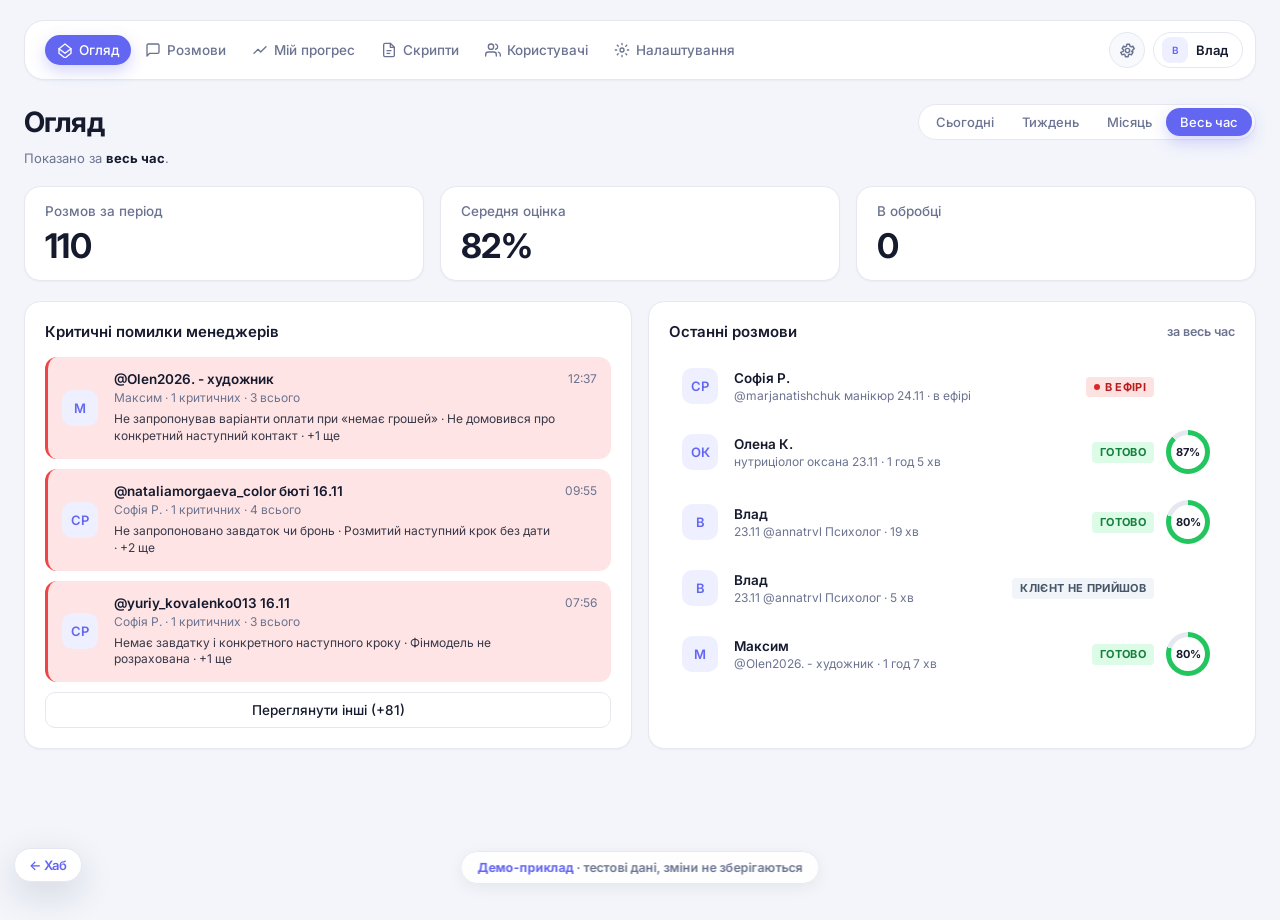
==== demo.html @ a85969f8 "Add files via upload" ====
<!doctype html>
<html lang="uk" data-theme="light">
<head>
<meta charset="utf-8" />
<meta name="viewport" content="width=device-width, initial-scale=1" />
<link rel="icon" type="image/svg+xml" href="assets/favicon.svg">
<title>Демо · Aleksa · Контроль якості</title>
<script>try{var __t=localStorage.getItem("alexa_theme");document.documentElement.setAttribute("data-theme",__t==="dark"?"dark":"light");}catch(e){}</script>
<link rel="preconnect" href="https://fonts.googleapis.com" />
<link rel="preconnect" href="https://fonts.gstatic.com" crossorigin />
<link href="https://fonts.googleapis.com/css2?family=Inter:wght@400;500;600;700&family=JetBrains+Mono:wght@500&display=swap" rel="stylesheet" />
<style>
:root{
  color-scheme:light;
  --warn-text:#8a6d00; --overlay:rgba(16,24,40,.55); --hover-bg:#fff; --hl-bg:#FEF08A; --pain-bg:#FFFBEB; --obj-bg:#F5F3FF; --obj-bd:#8B5CF6;
  --badge-live-bg:#FEE2E2; --badge-live-tx:#B91C1C; --badge-queue-bg:#F1F5F9; --badge-queue-tx:#475569; --badge-trans-bg:#DBEAFE; --badge-trans-tx:#1D4ED8;
  --badge-analysis-bg:#EDE9FE; --badge-analysis-tx:#6D28D9; --badge-done-bg:#DCFCE7; --badge-done-tx:#15803D; --badge-error-bg:#FEE2E2; --badge-error-tx:#B91C1C;
  --pill-yes-tx:#166534; --pill-no-bg:#F1F5F9; --pill-no-tx:#475569; --pill-unclear-tx:#92600A; --login-g1:#F3F5FB; --login-g2:#E8EBF5; --soft-chip:rgba(0,0,0,.08); --jump-bg:rgba(255,255,255,.94);
  --toast-bg:var(--text); --toast-tx:#fff;
  --bg:#F3F5FB; --surface:#fff; --surface-2:#F7F9FD; --border:#E5E8F0; --border-strong:#D4D9E4;
  --text:#151A2E; --text-muted:#6B7390; --text-faint:#98A2B3;
  --brand:#6366F1; --brand-hover:#4F46E5; --brand-soft:#EEF0FF; --brand-shadow:0 6px 16px rgba(99,102,241,.28);
  --accent-2:#8B5CF6;
  --success:#22C55E; --success-soft:#E7F6EE; --warn:#F5B301; --warn-soft:#FFF4D6;
  --danger:#EF4444; --danger-soft:#FEE4E4; --info:#3B82F6; --info-soft:#E8F0FE;
  --chip-done-bg:#DCFCE7; --chip-done-text:#166534;
  --chip-trans-bg:#DBEAFE; --chip-trans-text:#1E40AF;
  --chip-analysis-bg:#EDE9FE; --chip-analysis-text:#5B21B6;
  --chip-error-bg:#FEE2E2; --chip-error-text:#991B1B;
  --chip-queue-bg:#F1F5F9; --chip-queue-text:#475569;
  --chip-live-bg:#FEE2E2; --chip-live-text:#991B1B;
  --r-pill:999px; --r-xl:20px; --r-lg:16px; --r-md:12px; --r-sm:10px; --r-xs:8px;
  --s-1:4px;--s-2:8px;--s-3:12px;--s-4:16px;--s-5:20px;--s-6:24px;--s-8:32px;--s-10:40px;
  --sh-sm:0 1px 2px rgba(16,24,40,.04); --sh-md:0 4px 16px rgba(16,24,40,.06); --sh-lg:0 12px 36px rgba(16,24,40,.14);
  --dur:180ms; --ease:cubic-bezier(.2,.7,.2,1);
  --font-sans:"Inter",system-ui,-apple-system,"Segoe UI",sans-serif;
  --font-mono:"JetBrains Mono",ui-monospace,SFMono-Regular,Menlo,monospace;
  --fs-xs:12px;--fs-sm:13px;--fs-md:14px;--fs-lg:16px;--fs-xl:20px;--fs-2xl:28px;--fs-3xl:36px;
  --navbar-h:60px; --page-max:1400px;
}

:root[data-theme="dark"]{
  color-scheme:dark;
  --bg:#0E1120; --surface:#171B2E; --surface-2:#1F2440; --border:#2B3152; --border-strong:#3C4470;
  --text:#E8EBF7; --text-muted:#A0A8C6; --text-faint:#78809F;
  --brand:#6D70F2; --brand-hover:#8184F6; --brand-soft:#262B57; --brand-shadow:0 6px 16px rgba(0,0,0,.45);
  --accent-2:#A78BFA;
  --success:#34D399; --success-soft:#11352B; --warn:#FBBF24; --warn-soft:#3A2F0C; --danger:#F87171; --danger-soft:#3D1B1F; --info:#60A5FA; --info-soft:#172746;
  --chip-done-bg:#12392C; --chip-done-text:#6EE7B7;
  --chip-trans-bg:#172A4D; --chip-trans-text:#93C5FD;
  --chip-analysis-bg:#2A2150; --chip-analysis-text:#C4B5FD;
  --chip-error-bg:#40191E; --chip-error-text:#FCA5A5;
  --chip-queue-bg:#252B45; --chip-queue-text:#B4BCD8;
  --chip-live-bg:#40191E; --chip-live-text:#FCA5A5;
  --sh-sm:0 1px 2px rgba(0,0,0,.4); --sh-md:0 4px 16px rgba(0,0,0,.4); --sh-lg:0 12px 36px rgba(0,0,0,.6);
  --warn-text:#FBBF24; --overlay:rgba(3,5,12,.72); --hover-bg:#252B48; --hl-bg:#5C4B0B; --pain-bg:#33290A; --obj-bg:#271F4A; --obj-bd:#A78BFA;
  --badge-live-bg:#40191E; --badge-live-tx:#FCA5A5; --badge-queue-bg:#252B45; --badge-queue-tx:#B4BCD8; --badge-trans-bg:#172A4D; --badge-trans-tx:#93C5FD;
  --badge-analysis-bg:#2A2150; --badge-analysis-tx:#C4B5FD; --badge-done-bg:#12392C; --badge-done-tx:#6EE7B7; --badge-error-bg:#40191E; --badge-error-tx:#FCA5A5;
  --pill-yes-tx:#6EE7B7; --pill-no-bg:#252B45; --pill-no-tx:#B4BCD8; --pill-unclear-tx:#FBBF24; --login-g1:#0E1120; --login-g2:#171B2E; --soft-chip:rgba(255,255,255,.12); --jump-bg:rgba(31,36,64,.95);
  --toast-bg:#2B3152; --toast-tx:#E8EBF7;
}
*,*::before,*::after{box-sizing:border-box}
html,body{margin:0;padding:0}
body{font-family:var(--font-sans);font-size:var(--fs-md);color:var(--text);background:var(--bg);-webkit-font-smoothing:antialiased;min-height:100vh}
button{font:inherit;cursor:pointer;border:0;background:transparent}
a{color:inherit;text-decoration:none}
input,select,textarea{font:inherit;outline:none}
textarea{resize:none;overflow-y:auto}
svg{display:inline-block;vertical-align:middle;flex-shrink:0}

.app-shell{max-width:var(--page-max);margin:0 auto;padding:0 var(--s-6) var(--s-10)}
.page-title{font-size:var(--fs-2xl);font-weight:700;margin:var(--s-6) 0 var(--s-5);letter-spacing:-0.02em}
.page-header{display:flex;justify-content:space-between;align-items:center;flex-wrap:wrap;gap:var(--s-4);margin:var(--s-6) 0 var(--s-5)}
.page-header .page-title{margin:0}
.section-title{font-weight:600;font-size:15px;margin:0 0 var(--s-4);display:flex;align-items:center;justify-content:space-between;gap:var(--s-3)}
.muted{color:var(--text-muted)} .small{font-size:12.5px} .xs{font-size:12px}

/* navbar */
.navbar{height:var(--navbar-h);background:var(--surface);border:1px solid var(--border);border-radius:var(--r-xl);box-shadow:var(--sh-sm);display:flex;align-items:center;gap:var(--s-5);padding:0 var(--s-3) 0 var(--s-5);margin:var(--s-5) auto;max-width:var(--page-max);width:calc(100% - var(--s-6)*2)}
.navbar__logo{display:flex;align-items:center;gap:var(--s-2);font-weight:700;font-size:14.5px;letter-spacing:-0.01em;padding-right:var(--s-4);white-space:nowrap}
.navbar__logo-icon{width:28px;height:28px;border-radius:9px;background:linear-gradient(135deg,var(--brand),var(--accent-2));display:inline-flex;align-items:center;justify-content:center;color:#fff}
.navbar__menu{display:flex;gap:2px;flex:1}
.navbar__item{display:inline-flex;align-items:center;gap:6px;padding:7px 12px;border-radius:var(--r-pill);color:var(--text-muted);font-weight:500;font-size:13.5px;transition:all var(--dur) var(--ease)}
.navbar__item svg{width:16px;height:16px}
.navbar__item.has-warn,.icon-btn.has-warn,.btn.has-warn{outline:2px solid var(--warn);outline-offset:1px;animation:attnPulse 2.2s ease-in-out infinite}
.navbar__item.has-danger{outline:2px solid var(--danger);outline-offset:1px;animation:attnPulseR 2.2s ease-in-out infinite}
/* «Налаштування»: жовте попередження — маленький блимаючий кружечок справа зверху; критичне — червона обводка (has-danger) */
.navbar__item.has-dot{position:relative;overflow:visible}
.navbar__item.has-dot::before{content:"";position:absolute;top:4px;right:6px;width:7px;height:7px;border-radius:50%;background:var(--warn);box-shadow:0 0 0 2px var(--surface),0 0 8px 1px rgba(245,179,1,.55);animation:attnDot 2.8s ease-in-out infinite;pointer-events:none;z-index:2}
.navbar__item.is-active.has-dot::before{box-shadow:0 0 0 2px var(--brand),0 0 8px 1px rgba(245,179,1,.6)}
@keyframes attnDot{0%,100%{opacity:1}50%{opacity:.45}}
@keyframes attnPulse{0%,100%{box-shadow:0 0 0 0 rgba(245,179,1,0)}50%{box-shadow:0 0 0 5px rgba(245,179,1,.28)}}
@keyframes attnPulseR{0%,100%{box-shadow:0 0 0 0 rgba(239,68,68,0)}50%{box-shadow:0 0 0 5px rgba(239,68,68,.25)}}
.navbar__item:hover{background:var(--brand-soft);color:var(--brand)}
.navbar__item.is-active{background:var(--brand);color:#fff;box-shadow:var(--brand-shadow)}
.navbar__actions{display:flex;align-items:center;gap:var(--s-2);position:relative}
.icon-btn{width:36px;height:36px;border-radius:50%;display:inline-flex;align-items:center;justify-content:center;color:var(--text-muted);transition:all var(--dur) var(--ease);background:var(--surface-2);border:1px solid var(--border)}
.icon-btn:hover{background:var(--brand-soft);color:var(--brand);border-color:var(--brand-soft)}
.icon-btn svg{width:17px;height:17px}
.navbar__name{height:36px;padding:0 14px;border:1px solid var(--border);background:var(--surface);border-radius:var(--r-pill);font-weight:600;font-size:13px;color:var(--text);cursor:pointer;display:inline-flex;align-items:center;transition:all var(--dur) var(--ease);max-width:200px}
.navbar__name:hover{border-color:var(--brand);color:var(--brand);background:var(--brand-soft)}
.navbar__name span{overflow:hidden;text-overflow:ellipsis;white-space:nowrap}

/* buttons */
.btn{display:inline-flex;align-items:center;justify-content:center;gap:var(--s-2);height:36px;padding:0 14px;border:1px solid transparent;border-radius:var(--r-sm);font-weight:500;font-size:13.5px;transition:all var(--dur) var(--ease);cursor:pointer;white-space:nowrap}
.btn:focus-visible{outline:2px solid var(--brand);outline-offset:2px}
.btn-primary{background:var(--brand);color:#fff;box-shadow:var(--brand-shadow)}
.btn-primary:hover{background:var(--brand-hover)}
.btn-ghost{background:transparent;color:var(--text);border-color:var(--border)}
.btn-ghost:hover{background:var(--surface-2);border-color:var(--border-strong)}
.btn-danger-outline{background:var(--surface);color:var(--danger);border:1.5px solid var(--danger)}
.btn-danger-outline:hover{background:var(--danger-soft)}
.btn-sm{height:30px;padding:0 10px;font-size:12.5px;border-radius:var(--r-xs)}
.btn-icon{width:32px;height:32px;padding:0;border-radius:var(--r-sm);display:inline-flex;align-items:center;justify-content:center}
.btn:disabled{opacity:.5;cursor:not-allowed;transform:none !important}

/* period segmented */
.period-seg{display:inline-flex;background:var(--surface);border:1px solid var(--border);border-radius:var(--r-pill);padding:3px}
.period-seg button{padding:6px 14px;border-radius:var(--r-pill);color:var(--text-muted);font-weight:500;font-size:13px;transition:all var(--dur) var(--ease)}
.period-seg button.is-active{background:var(--brand);color:#fff;box-shadow:var(--brand-shadow)}

/* cards */
.card{background:var(--surface);border:1px solid var(--border);border-radius:var(--r-lg);padding:var(--s-5);box-shadow:var(--sh-sm)}
.card--pad-sm{padding:var(--s-4) var(--s-5)}
.card__title{font-size:13.5px;color:var(--text-muted);margin:0 0 var(--s-2);font-weight:500;display:flex;align-items:center;justify-content:space-between;gap:var(--s-2)}
.card.is-clickable{cursor:pointer;transition:all var(--dur) var(--ease)}
.card.is-clickable:hover{border-color:var(--brand);box-shadow:var(--sh-md)}

.ov-top{display:grid;grid-template-columns:repeat(4,1fr);gap:var(--s-4);margin-bottom:var(--s-5)}
.kpi__value{font-size:34px;font-weight:700;line-height:1.1;letter-spacing:-0.02em;margin-top:2px}
.kpi__badge{display:inline-flex;align-items:center;justify-content:center;width:22px;height:22px;border-radius:50%;font-size:12px;font-weight:700;background:var(--warn-soft);color:var(--warn)}
.kpi__badge--danger{background:var(--danger-soft);color:var(--danger)}
.ov-blocks{display:grid;grid-template-columns:1fr 1fr;gap:var(--s-4)}

/* list rows */
.list-row{display:grid;grid-template-columns:40px 1fr auto;align-items:center;gap:12px;padding:12px 14px;border-radius:var(--r-md);cursor:pointer;transition:all var(--dur) var(--ease);border:1px solid transparent}
.list-row:hover{background:var(--surface-2);border-color:var(--border)}
.list-row + .list-row{margin-top:6px}
.list-row__name{font-weight:500;font-size:13.5px}
.list-row__sub{color:var(--text-muted);font-size:12px;margin-top:2px}
.list-row__right{color:var(--text-muted);font-size:12px;text-align:right;display:flex;align-items:center;gap:4px}

/* severity list rows */
.sev-row{display:grid;grid-template-columns:40px 1fr auto;align-items:center;gap:12px;padding:14px;border-radius:var(--r-md);cursor:pointer;transition:all var(--dur) var(--ease);border-left:3px solid var(--warn);background:var(--warn-soft)}
.sev-row.is-danger{border-left-color:var(--danger);background:var(--danger-soft)}
.sev-row + .sev-row{margin-top:10px}
.sev-row:hover{transform:translateX(2px)}
.sev-row__title{font-weight:600;font-size:13.5px}
.sev-row__sub{color:var(--text-muted);font-size:12px;margin-top:3px}
.sev-row__chip{background:var(--soft-chip);padding:3px 8px;border-radius:var(--r-pill);font-size:11px;font-weight:600;font-family:var(--font-mono)}

.live-badge{display:inline-flex;align-items:center;gap:5px;background:#DC2626;color:#fff;padding:3px 8px;border-radius:4px;font-size:11px;font-weight:700;text-transform:uppercase;letter-spacing:.03em;white-space:nowrap;line-height:1.2}
.live-badge::before{content:"";width:6px;height:6px;border-radius:50%;background:#fff;animation:pulse 1.4s infinite}
/* unified status badges (всюди однакові) */
.badge{display:inline-flex;align-items:center;gap:5px;padding:3px 8px;border-radius:4px;font-size:11px;font-weight:700;text-transform:uppercase;letter-spacing:.03em;white-space:nowrap;line-height:1.3}
.badge--live{background:var(--badge-live-bg);color:var(--badge-live-tx)}
.badge--live::before{content:"";width:6px;height:6px;border-radius:50%;background:#DC2626;animation:pulse 1.4s infinite}
.badge--queue{background:var(--badge-queue-bg);color:var(--badge-queue-tx)}
.badge--retry{background:var(--warn-soft);color:var(--warn-text)}
.badge--priv{background:var(--danger-soft);color:var(--danger)}
.badge--trans{background:var(--badge-trans-bg);color:var(--badge-trans-tx)}
.badge--analysis{background:var(--badge-analysis-bg);color:var(--badge-analysis-tx)}
.badge--done{background:var(--badge-done-bg);color:var(--badge-done-tx)}
.badge--error{background:var(--badge-error-bg);color:var(--badge-error-tx)}
@keyframes pulse { 0%{opacity:1} 50%{opacity:.4} 100%{opacity:1} }

/* chips */
.chip{display:inline-flex;align-items:center;gap:6px;padding:4px 10px;border-radius:var(--r-pill);font-size:12px;font-weight:500;background:var(--chip-queue-bg);color:var(--chip-queue-text);white-space:nowrap}
.chip--done{background:var(--chip-done-bg);color:var(--chip-done-text)}
.chip--trans{background:var(--chip-trans-bg);color:var(--chip-trans-text)}
.chip--analysis{background:var(--chip-analysis-bg);color:var(--chip-analysis-text)}
.chip--error{background:var(--chip-error-bg);color:var(--chip-error-text)}
.chip--live{background:var(--chip-live-bg);color:var(--chip-live-text)}


/* score ring */
.score-ring{--val:0;--stroke:var(--border-strong);border-radius:50%;background:conic-gradient(var(--stroke) calc(var(--val) * 1%),var(--border) 0);display:inline-flex;align-items:center;justify-content:center;position:relative;flex-shrink:0}
.score-ring::before{content:"";position:absolute;inset:5px;background:var(--surface);border-radius:50%}
.score-ring--na{background:transparent;border:2px dashed var(--border-strong);box-sizing:border-box}
.score-ring--na::before{display:none}
.score-ring__text{position:relative;z-index:1;font-size:11px;font-weight:700;color:var(--text)}
.calls-row__cell .score-ring__text{font-size:11px}

/* recent row (overview right block) */
.recent-row{display:grid;grid-template-columns:40px 1fr auto 56px;align-items:center;gap:12px;padding:10px 12px;border-radius:var(--r-md);cursor:pointer;transition:all var(--dur) var(--ease);border:1px solid transparent}
.recent-row:hover{background:var(--surface-2);border-color:var(--border)}
.recent-row + .recent-row{margin-top:4px}
.recent-row__name{font-weight:600;font-size:13.5px;overflow:hidden;text-overflow:ellipsis;white-space:nowrap}
.recent-row__sub{color:var(--text-muted);font-size:12px;margin-top:2px;overflow:hidden;text-overflow:ellipsis;white-space:nowrap}


/* calls — separated row-cards */
.calls-grid{display:grid;grid-template-columns:120px 220px 180px 1fr 190px 90px 24px;gap:0 var(--s-4);align-items:center}
.calls-head{padding:0 var(--s-4);margin-bottom:var(--s-3);color:var(--text-muted);font-size:11px;font-weight:600;text-transform:uppercase;letter-spacing:.04em}
.calls-head > div{padding:0 2px}
.calls-row{background:var(--surface);border:1px solid var(--border);border-radius:var(--r-md);padding:14px var(--s-4);cursor:pointer;transition:all var(--dur) var(--ease);box-shadow:var(--sh-sm)}
.calls-row + .calls-row{margin-top:8px}
.calls-row:hover{border-color:var(--brand);box-shadow:var(--sh-md)}
.calls-row__cell{min-width:0;overflow:hidden}
.calls-row__cell.truncate{text-overflow:ellipsis;white-space:nowrap}
.pbar{height:6px;background:var(--surface-2,#e8eaf2);border-radius:99px;overflow:hidden}
.pbar>span{display:block;height:100%;background:var(--brand);border-radius:99px;transition:width .5s}
.pbar--mini{position:absolute;left:0;right:0;bottom:-3px;height:3px}
.cv-prog{margin:0 24px 6px;padding:10px 14px;border:1px solid var(--border,#e3e6ef);border-radius:12px;background:var(--surface,#fff)}
.cv-prog__top{display:flex;justify-content:space-between;font-size:13px;margin-bottom:8px}
.cv-prog__steps{display:flex;gap:14px;font-size:12px;color:var(--text-muted)}
.cv-prog__steps .is-on{color:var(--text);font-weight:600}.cv-prog__steps .is-done{color:var(--success,#16a34a)}
.calls-act{padding:2px 9px;min-width:30px;line-height:1.4;flex:none}
.calls-empty{background:var(--surface);border:1px dashed var(--border);border-radius:var(--r-md);padding:40px 20px;text-align:center;color:var(--text-muted);font-size:13.5px}
@media (min-width:1101px){ .calls-grid.calls-grid--adm{grid-template-columns:120px 220px 200px 1fr 200px 0 24px} }
@media (max-width:1100px){
  .calls-grid{grid-template-columns:1fr 1fr}
  .calls-head{display:none}
  .calls-row{display:flex;flex-wrap:wrap;gap:10px}
}


/* ===== call detail modal (centered, with backdrop) ===== */
.cv-overlay{position:fixed;inset:0;background:var(--overlay);z-index:300;display:flex;align-items:stretch;justify-content:center;padding:5px;overflow:hidden;backdrop-filter:blur(4px)}
.cv-modal{background:var(--surface);border-radius:16px;box-shadow:var(--sh-lg);width:100%;max-width:none;height:calc(100vh - 10px);overflow:hidden;display:flex;flex-direction:column;animation:cv-pop .18s var(--ease)}
@keyframes cv-pop{from{transform:translateY(6px);opacity:0}to{transform:translateY(0);opacity:1}}
.cv-modal__header{display:flex;align-items:center;gap:12px;padding:18px 24px;border-bottom:1px solid var(--border);background:var(--surface);flex-shrink:0}
.cv-modal__title{font-size:18px;font-weight:700;letter-spacing:-0.01em;margin:0}
.cv-modal__sub{color:var(--text-muted);font-size:12.5px;margin-top:2px}
.cv-modal__close{width:36px;height:36px;border-radius:50%;background:var(--surface-2);border:1px solid var(--border);display:inline-flex;align-items:center;justify-content:center;cursor:pointer;color:var(--text-muted);transition:all var(--dur) var(--ease);flex-shrink:0}
.cv-modal__close:hover{background:var(--danger-soft);color:var(--danger);border-color:var(--danger)}
.cv-modal__body{flex:1;overflow:hidden;padding:20px 24px 24px;background:var(--bg);display:flex;min-height:0}
.cv-modal__body--plain{background:var(--surface);overflow-y:auto;display:block;padding:28px 32px 32px}
.cv-modal--sm{max-width:520px;height:auto;max-height:calc(100vh - 60px);margin:30px auto;align-self:center}
.cv-modal--sm .cv-modal__body--plain{min-height:430px}
.cv-modal--sm .dd__pop{max-height:230px;overscroll-behavior:contain}
.cv-modal--sm .dd{max-width:100%}
.cv-form{max-width:620px;margin:0 auto;display:flex;flex-direction:column;gap:18px}
.cv-field{display:flex;flex-direction:column;gap:8px}
.cv-field > label{font-size:12.5px;color:var(--text-muted);font-weight:600;text-transform:uppercase;letter-spacing:.04em}
.cv-field > input,.cv-field > textarea{padding:12px 14px;border:1px solid var(--border);border-radius:var(--r-sm);background:var(--surface);color:var(--text);font-size:14px;font-family:inherit}
.cv-field > input:focus,.cv-field > textarea:focus{border-color:var(--brand);box-shadow:0 0 0 3px var(--brand-soft);outline:none}
.cv-hint{color:var(--text-muted);font-size:12.5px;line-height:1.5;margin-top:-10px}
.cv-form__actions{display:flex;justify-content:flex-end;gap:10px;margin-top:8px;padding-top:16px;border-top:1px solid var(--border)}
/* ===== call detail (fullscreen view) ===== */
.cv-head{display:flex;align-items:center;gap:12px;margin:var(--s-5) 0 var(--s-4)}
.cv-head__title{font-size:22px;font-weight:700;letter-spacing:-0.02em;margin:0}
.cv-head__sub{color:var(--text-muted);font-size:13px}
.cv-back{display:inline-flex;align-items:center;gap:6px;padding:0 10px;height:34px;border:1px solid var(--border);border-radius:var(--r-sm);color:var(--text);background:var(--surface);font-weight:500;font-size:13px;cursor:pointer;transition:all var(--dur) var(--ease)}
.cv-back:hover{border-color:var(--brand);color:var(--brand);background:var(--brand-soft)}
.cv-grid{display:flex;gap:var(--s-5);width:100%;min-height:0;flex:1}
.cv-pane-left{flex:1.5;overflow-y:auto;padding-right:4px;min-width:0}
.cv-pane-right-flex{flex:1;display:flex;flex-direction:column;min-width:0;min-height:0}
.cv-tabs{display:inline-flex;background:var(--surface);border:1px solid var(--border);border-radius:var(--r-pill);padding:3px;margin-bottom:var(--s-4);position:sticky;top:0;z-index:5;box-shadow:0 4px 10px var(--bg)}
.cv-pane-left{position:relative}
.cv-pane-left::before{content:"";position:sticky;top:0;display:block;height:0}
.cv-tabs button{padding:7px 16px;border-radius:var(--r-pill);color:var(--text-muted);font-weight:500;font-size:13.5px;transition:all var(--dur) var(--ease)}
.cv-tabs button.is-active{background:var(--brand);color:#fff;box-shadow:var(--brand-shadow)}
.cv-card{background:var(--surface);border:1px solid var(--border);border-radius:var(--r-lg);padding:var(--s-5);box-shadow:var(--sh-sm);margin-bottom:var(--s-4)}
.cv-card--warn{border-left:4px solid var(--warn);background:var(--warn-soft)}
.cv-card--crit{border-left:4px solid var(--danger);background:var(--danger-soft)}
.cv-card--pain{border-left:4px solid var(--warn);background:var(--pain-bg)}
.cv-card--obj{border-left:4px solid var(--obj-bd);background:var(--obj-bg)}
.cv-card__title{font-weight:600;font-size:14px;margin-bottom:6px}
.cv-card__body{color:var(--text-muted);font-size:13.5px;line-height:1.5}
.pay-row{display:flex;align-items:center;gap:12px;flex-wrap:wrap}
.pay-pill{display:inline-flex;align-items:center;padding:5px 12px;border-radius:var(--r-pill);font-weight:600;font-size:13px}
.pay-pill--yes{background:var(--success-soft);color:var(--pill-yes-tx)}
.pay-pill--no{background:var(--pill-no-bg);color:var(--pill-no-tx)}
.pay-pill--unclear{background:var(--warn-soft);color:var(--pill-unclear-tx)}
.pay-quote{margin-top:8px;padding-left:10px;border-left:3px solid var(--border);color:var(--text-muted);font-size:13px;font-style:italic;line-height:1.45}
.pay-note{color:var(--text-muted);font-size:13.5px}
.tc{display:inline-flex;align-items:center;gap:3px;background:var(--brand-soft);color:var(--brand);padding:3px 10px;border-radius:var(--r-sm);font-family:var(--font-mono);font-size:12px;font-weight:600;cursor:pointer;border:0;transition:all var(--dur) var(--ease);margin-right:6px}
.tc:hover{background:var(--brand);color:#fff}
.cv-player{position:relative}
.cv-wavecard{flex:none;margin:0 0 var(--s-4);padding:12px 16px 10px;background:var(--surface);border:1px solid var(--border);border-radius:var(--r-lg);box-shadow:var(--sh-sm)}
.cv-wave__head{display:flex;align-items:center;justify-content:space-between;font-size:12px;color:var(--text-muted);margin-bottom:2px}
.cv-wave__head b{color:var(--text);font-size:13px}
.cv-wave{position:relative;height:150px;cursor:pointer;user-select:none}
.cv-wave__bars{position:absolute;left:0;right:0;bottom:16px;height:64px;display:flex;align-items:center;gap:2px}
.cv-wave__bars i{flex:1;border-radius:3px;background:color-mix(in srgb,var(--brand) 55%,var(--surface));min-height:3px}
.cv-wave__bars i.q{background:var(--border-strong);opacity:.6}
.cv-wave__axis{position:absolute;left:0;right:0;bottom:0;display:flex;justify-content:space-between;font-size:10.5px;color:var(--text-faint);font-variant-numeric:tabular-nums}
.cv-wave__ph{position:absolute;bottom:14px;height:68px;width:2px;background:var(--text);border-radius:2px;pointer-events:none;left:0}
.cv-wave__a{position:absolute;transform:translateX(-50%);max-width:260px;padding:5px 11px;border-radius:var(--r-pill);font-size:11.5px;font-weight:600;line-height:1.25;border:1px solid;background:var(--surface);white-space:nowrap;overflow:visible;cursor:pointer}
.cv-wave__a.crit{color:color-mix(in srgb,var(--danger) 80%,var(--text));border-color:color-mix(in srgb,var(--danger) 55%,var(--border));background:color-mix(in srgb,var(--danger) 14%,var(--surface))}
.cv-wave__a.warn{color:color-mix(in srgb,#D97706 75%,var(--text));border-color:color-mix(in srgb,#F59E0B 55%,var(--border));background:color-mix(in srgb,#F59E0B 14%,var(--surface))}
.cv-wave__a.obj{color:var(--brand);border-color:color-mix(in srgb,var(--brand) 40%,var(--border));background:var(--brand-soft)}
.cv-wave__l{position:absolute;width:0;border-left:1.5px dashed var(--text-faint);pointer-events:none}
.cv-wave__l::after{content:"";position:absolute;bottom:-1px;left:-5px;border:4.5px solid transparent;border-top:6px solid var(--text-faint);border-bottom:0}
.cv-say{margin:10px 0 6px;padding:10px 14px;border-radius:var(--r-md);background:color-mix(in srgb,var(--brand) 9%,var(--surface));border:1px solid color-mix(in srgb,var(--brand) 28%,var(--border))}
.cv-say__t{font-size:11px;font-weight:700;letter-spacing:.05em;text-transform:uppercase;color:var(--brand);margin-bottom:4px}
.cv-say__b{font-size:13.5px;line-height:1.55}
.cv-audio{display:flex;flex-direction:column;justify-content:center;gap:10px;padding:14px 16px;width:100%;box-sizing:border-box;border-radius:var(--r-md);background:var(--surface);border:1px solid var(--border);box-shadow:var(--sh-md)}
.cv-audio__row{display:flex;align-items:center;gap:12px}
.cv-audio.is-fixed{overflow:hidden}
.cv-audio .cv-wave{height:0;opacity:0;overflow:hidden;transform:translateY(10px);transition:height .4s var(--ease),opacity .35s var(--ease),transform .4s var(--ease);margin-top:auto;touch-action:none}
.cv-audio.is-tall .cv-wave{height:150px;opacity:1;transform:none;overflow:visible}
.cv-audio__hint{display:flex;align-items:center;gap:10px;font-size:12.5px;color:var(--text-muted);max-height:40px;overflow:visible;padding:6px 6px 0;transition:max-height .3s var(--ease),opacity .25s}
.cv-audio.is-tall .cv-audio__hint{max-height:0;opacity:0}
.cv-audio__hint .arr{display:inline-block;animation:cvbob 1.4s ease-in-out infinite}
@keyframes cvbob{0%,100%{transform:translateY(0)}50%{transform:translateY(4px)}}
.cv-dot{width:8px;height:8px;margin:0 2px;border-radius:50%;flex:none;position:relative;background:var(--c)}
.cv-dot::after{content:"";position:absolute;inset:-3px;border-radius:50%;border:1.5px solid var(--c);animation:cvpulse 1.4s ease-out infinite;opacity:0}
@keyframes cvpulse{0%{transform:scale(.5);opacity:.9}100%{transform:scale(1.6);opacity:0}}
.cv-dot.crit{--c:var(--danger)}.cv-dot.warn{--c:#F59E0B}
.cv-audio.is-tall .cv-wave__bars i{animation:cvbar .5s var(--ease) both;animation-delay:calc(var(--i)*4ms)}
@keyframes cvbar{from{transform:scaleY(.05);opacity:0}to{transform:none;opacity:1}}
.cv-audio.is-tall .cv-wave__a{animation:cvpop .4s var(--ease) both;animation-delay:var(--d)}
@keyframes cvpop{from{opacity:0;translate:0 -6px}to{opacity:1;translate:0 0}}
.cv-wave__a{display:inline-flex;align-items:center;gap:6px;transition:scale .15s var(--ease),box-shadow .15s,filter .15s}
.cv-wave__a:hover{scale:1.06;box-shadow:var(--sh-md);filter:brightness(.97);z-index:4}
.cv-wave__a .tx{overflow:hidden;text-overflow:ellipsis;min-width:0}
.cv-flash{animation:cvflash 1.8s ease}
@keyframes cvflash{0%,100%{box-shadow:none}25%,75%{box-shadow:0 0 0 3px color-mix(in srgb,var(--brand) 55%,transparent)}}
.cv-audio__btn{width:42px;height:42px;border-radius:50%;border:0;background:var(--brand);color:#fff;font-size:16px;cursor:pointer;flex:none}
.cv-audio__bar{flex:1;accent-color:var(--brand)}
.cv-audio__time{font-size:12px;color:var(--text-muted,#888);font-variant-numeric:tabular-nums;min-width:92px;text-align:right}
.cv-player__video{width:100%;aspect-ratio:16/9;border-radius:var(--r-md);overflow:hidden;background:#000;box-shadow:var(--sh-md)}
.cv-player__video.is-fixed{aspect-ratio:auto}
.cv-player__placeholder.is-fixed{aspect-ratio:auto}
.cv-splitter{height:14px;cursor:row-resize;position:relative;flex-shrink:0;margin:2px 0}
.cv-splitter::before{content:"";position:absolute;left:50%;top:50%;transform:translate(-50%,-50%);width:44px;height:4px;background:var(--border-strong);border-radius:3px;transition:background .18s ease,width .18s ease}
.cv-splitter:hover::before,.cv-splitter.is-drag::before{background:var(--brand);width:60px}
body.is-row-resizing{cursor:row-resize;user-select:none}
.drag-shield{position:fixed;inset:0;z-index:9999;cursor:row-resize;background:transparent}
.cv-player__video iframe{width:100%;height:100%;border:0;display:block}
.cv-player__placeholder{width:100%;aspect-ratio:16/9;border-radius:var(--r-md);background:linear-gradient(135deg,#1E293B,#334155);display:flex;align-items:center;justify-content:center;color:#94A3B8;font-size:13px;box-shadow:var(--sh-md)}
.cv-quote{display:block;margin-top:10px;padding:10px 12px;background:var(--surface);border:1px solid var(--border);border-radius:var(--r-sm);font-size:13px;color:var(--text);cursor:pointer;transition:all var(--dur) var(--ease);line-height:1.5}
.cv-quote:hover{border-color:var(--brand);background:var(--brand-soft)}
.cv-quote__time{font-family:var(--font-mono);font-size:11px;color:var(--brand);font-weight:600;margin-right:6px}
.cv-quote__role{display:inline-block;width:18px;text-align:center;font-weight:700;font-size:11px;color:var(--text-muted);background:var(--surface-2);border-radius:3px;padding:1px 0;margin-right:6px}
.tr-line{transition:background .4s ease}
.tr-line.is-hl{background:var(--brand-soft);border-radius:var(--r-sm)}
.tr-box{max-height:none;overflow:visible;background:var(--surface-2);border:1px solid var(--border);border-radius:var(--r-sm);padding:14px 16px;font-family:ui-monospace,SFMono-Regular,Menlo,monospace;color:var(--text)}
.tr-plain{font-size:13.5px;line-height:1.7;padding:3px 6px;border-radius:4px;cursor:pointer;transition:background .25s ease;white-space:pre-wrap}
.tr-plain:hover{background:var(--hover-bg)}
.tr-plain.is-hl{background:var(--hl-bg) !important;box-shadow:inset 2px 0 0 var(--warn)}
.btn-icon.btn-ghost{border:1px solid var(--border);background:var(--surface);color:var(--text-muted)}
.btn-icon.btn-ghost:hover{border-color:var(--brand);color:var(--brand);background:var(--brand-soft)}
.btn-icon.btn-primary{background:var(--brand);color:#fff}
.btn-icon.btn-primary:hover{background:var(--brand-hover)}
/* summary sections */
.cv-summary{display:flex;flex-direction:column;gap:14px}
.cv-summary__item{padding-left:12px;border-left:3px solid var(--brand-soft)}
.cv-summary__h{font-weight:600;font-size:13.5px;color:var(--brand);margin-bottom:4px;text-transform:uppercase;letter-spacing:.03em}
.cv-summary__p{color:var(--text);font-size:13.5px;line-height:1.55}
/* score with criteria */
.cv-score{background:var(--surface);border:1px solid var(--border);border-radius:var(--r-md);padding:8px 6px;margin-bottom:var(--s-3);box-shadow:var(--sh-sm)}
.cv-crit-row{display:grid;grid-template-columns:repeat(auto-fit,minmax(86px,1fr));gap:0;align-items:stretch}
.cv-crit-cell{display:grid;grid-template-rows:auto auto auto;align-items:center;justify-items:center;text-align:center;padding:6px 4px;position:relative;row-gap:4px}
.cv-crit-cell + .cv-crit-cell{border-left:1px solid var(--border)}
.cv-crit-cell__name{font-size:11px;min-height:28px;color:var(--text-muted);font-weight:500;line-height:1.35;display:flex;align-items:center;justify-content:center}
.cv-crit-cell__w{font-size:9.5px;color:var(--text-faint);font-weight:600;text-transform:uppercase;letter-spacing:.05em;align-self:start}
.cv-crit-cell--main .cv-crit-cell__name{color:var(--text);font-weight:700;font-size:12.5px;text-transform:uppercase;letter-spacing:.04em}
.cv-crit-cell--click{cursor:pointer;border-radius:10px;transition:background .15s}
.cv-crit-cell--click:hover{background:var(--surface-2,#f1f3fa)}
.crit{border-bottom:1px solid var(--border);padding:2px 0}
.crit:last-child{border-bottom:0}
.crit__head{cursor:pointer;padding:10px 4px;border-radius:8px}
.crit__head:hover{background:var(--surface-2,#f6f7fb)}
.crit__top{display:flex;justify-content:space-between;align-items:center;margin-bottom:6px;gap:8px}
.crit__chev{display:inline-block;transition:transform .2s;color:var(--text-muted);margin-right:6px;font-size:11px}
.crit.is-open .crit__chev{transform:rotate(90deg)}
.crit__wrap{display:grid;grid-template-rows:0fr;transition:grid-template-rows .25s ease}
.crit.is-open .crit__wrap{grid-template-rows:1fr}
.crit__wrap>div{overflow:hidden}
.crit__body{padding:4px 6px 12px 22px}
.crit__why{font-size:13px;line-height:1.5}
.crit__rel{margin-top:10px;padding:10px 12px;border-radius:10px;background:var(--surface-2,#f6f7fb)}
.cv-pane-right{flex:1 1 0;display:flex;flex-direction:column;min-height:0;min-width:0;height:100%}
.cv-chat{background:var(--surface);border:1px solid var(--border);border-radius:var(--r-lg);padding:var(--s-4);margin-top:var(--s-4);box-shadow:var(--sh-sm);display:flex;flex-direction:column;flex:1 1 0;min-height:0;overflow:hidden}
.cv-chat__head{font-weight:600;font-size:14px;margin-bottom:10px;display:flex;align-items:center;gap:6px}
.cv-chat__list{flex:1;overflow-y:auto;display:flex;flex-direction:column;gap:10px;margin-bottom:12px;padding-right:4px}
.cv-chat__msg{max-width:85%;padding:9px 12px;border-radius:12px;font-size:13.5px;line-height:1.4}
.cv-chat__msg.is-user{background:var(--brand-soft);color:var(--text);align-self:flex-end;border-bottom-right-radius:4px}
.cv-chat__msg.is-ai{background:var(--surface-2);border:1px solid var(--border);align-self:flex-start;border-bottom-left-radius:4px}
.cv-chat__msg{white-space:pre-wrap;word-break:break-word}
.cv-chat__msg.is-pending{opacity:.65;font-style:italic}
.cv-chat__msg.is-err{border-color:var(--danger);color:var(--danger)}
.cv-chat__msg .tc{margin:0 2px;padding:1px 6px}
.cv-chat__msg.is-streaming::after{content:' ▍';animation:cvblink 1s steps(1) infinite}
@keyframes cvblink{50%{opacity:0}}
.cv-chat__msg.is-stopped{opacity:.85}
.cv-chat__stopnote{font-size:12px;color:var(--text-muted);font-style:italic}
.cv-chat__form button.is-stop{background:var(--danger)}
.cv-chat__form button.is-stop:hover{background:var(--danger);filter:brightness(.92)}
.cv-chat__quick{display:flex;flex-wrap:wrap;gap:6px;margin-bottom:8px}
.cv-chat__quick button{padding:5px 10px;border:1px solid var(--border);background:var(--surface);border-radius:var(--r-pill);font-size:12px;color:var(--text-muted);cursor:pointer;transition:all var(--dur) var(--ease)}
.cv-chat__quick button:hover{border-color:var(--brand);color:var(--brand);background:var(--brand-soft)}
.cv-chat__form{display:flex;gap:8px;align-items:flex-end}
.cv-chat__form button{align-self:flex-end;height:38px;flex:none}
.cv-chat__form input,.cv-chat__form textarea{flex:1;min-width:0;resize:none;font-family:inherit;line-height:1.4;max-height:98px;overflow-y:hidden;scrollbar-width:thin;padding:9px 12px;border:1px solid var(--border);border-radius:var(--r-sm);background:var(--surface);font-size:13.5px}
.cv-chat__form input:focus,.cv-chat__form textarea:focus{border-color:var(--brand);box-shadow:0 0 0 3px var(--brand-soft);outline:none}
.cv-chat__form button{background:var(--brand);color:#fff;border-radius:var(--r-sm);padding:0 14px;font-weight:500;font-size:13px;cursor:pointer}
.cv-chat__form button:hover{background:var(--brand-hover)}
.tr-line{display:grid;grid-template-columns:60px 24px 1fr;gap:10px;padding:8px 4px;border-bottom:1px solid var(--border);align-items:start}
.tr-line:last-child{border-bottom:0}
.tr-line__t{font-family:var(--font-mono);font-size:12px;color:var(--brand);cursor:pointer;font-weight:600;padding:2px 0}
.tr-line__r{font-weight:700;font-size:12px;color:var(--text-muted);text-align:center;background:var(--surface-2);border-radius:4px;padding:2px 0;height:fit-content}
.tr-line__r.is-m{color:var(--brand);background:var(--brand-soft)}
.tr-line__r.is-k{color:var(--text);background:var(--surface-2)}
.tr-line__txt{font-size:13.5px;line-height:1.5;color:var(--text)}
.ov-score{display:flex;align-items:center;gap:14px;padding:var(--s-4);background:var(--surface-2);border-radius:var(--r-md);margin-bottom:var(--s-4)}
@media (max-width:1100px){ .cv-grid{grid-template-columns:1fr} .cv-player{position:static} }

/* toast */
.toast{position:fixed;top:20px;left:50%;transform:translateX(-50%) translateY(-20px);background:var(--toast-bg);color:var(--toast-tx);padding:10px 20px;border-radius:var(--r-pill);font-size:13px;font-weight:500;box-shadow:var(--sh-lg);z-index:500;opacity:0;transition:all .25s var(--ease);pointer-events:none;display:inline-flex;align-items:center;gap:8px}
.toast.is-show{opacity:1;transform:translateX(-50%) translateY(0)}
.toast--ok{background:var(--success)}
.toast--err{background:var(--danger)}

/* login */
.login-wrap{min-height:100vh;display:flex;align-items:center;justify-content:center;padding:20px;background:linear-gradient(180deg,var(--login-g1) 0%,var(--login-g2) 100%)}
.login-card{width:100%;max-width:380px;padding:28px}
.login-field{display:block;width:100%;padding:11px 12px;border:1px solid var(--border);border-radius:var(--r-sm);margin-top:6px;background:var(--surface);color:var(--text)}
.login-field:focus{border-color:var(--brand);box-shadow:0 0 0 3px var(--brand-soft)}
.login-err{color:var(--danger);font-size:13px;min-height:18px;margin-top:4px}
.login-label{font-size:13px;color:var(--text-muted);font-weight:500}

/* table */
.table{width:100%;border-collapse:collapse}
.table th{text-align:left;padding:12px 16px;font-weight:500;color:var(--text-muted);font-size:12px;background:var(--surface-2);border-bottom:1px solid var(--border);text-transform:uppercase;letter-spacing:.03em}
.table td{padding:14px 16px;border-bottom:1px solid var(--border);font-size:13.5px;vertical-align:middle}
.table tr:last-child td{border-bottom:0}

.input{padding:0 12px;border:1px solid var(--border);border-radius:var(--r-sm);background:var(--surface);font-size:13.5px;color:var(--text);height:38px}
.input:focus{border-color:var(--brand);box-shadow:0 0 0 3px var(--brand-soft)}
.input--search{min-width:260px;padding-left:38px;background-image:url("data:image/svg+xml;utf8,<svg xmlns='http://www.w3.org/2000/svg' viewBox='0 0 24 24' fill='none' stroke='%236B7390' stroke-width='2' stroke-linecap='round' stroke-linejoin='round'><circle cx='11' cy='11' r='7'/><path d='M21 21l-4.3-4.3'/></svg>");background-repeat:no-repeat;background-position:12px center;background-size:16px}

/* акуратні скролбари у кольорах теми (світла/темна) */
:root{--sb-thumb:rgba(100,116,139,.40);--sb-thumb-h:rgba(100,116,139,.65)}
:root[data-theme="dark"]{--sb-thumb:rgba(160,168,198,.28);--sb-thumb-h:rgba(160,168,198,.5)}
*{scrollbar-width:thin;scrollbar-color:var(--sb-thumb) transparent}
*::-webkit-scrollbar{width:8px;height:8px}
*::-webkit-scrollbar-track{background:transparent}
*::-webkit-scrollbar-thumb{background:var(--sb-thumb);border-radius:8px;border:2px solid transparent;background-clip:content-box}
*::-webkit-scrollbar-thumb:hover{background:var(--sb-thumb-h);background-clip:content-box;border:2px solid transparent}
*::-webkit-scrollbar-corner{background:transparent}
.dd__pop{scrollbar-gutter:stable}
.run-opt{border:1.5px solid var(--border);border-radius:var(--r-md);padding:10px 12px;cursor:pointer;background:var(--surface);transition:border-color var(--dur) var(--ease),background var(--dur) var(--ease)}
.run-opt:hover{border-color:var(--brand)}
.run-opt.is-on{border-color:var(--brand);background:var(--brand-soft)}
.run-opt__t{font-weight:600;font-size:14px}
.run-opt__d{margin-top:3px;font-size:12.5px;line-height:1.45;color:var(--text-muted)}
/* custom styled dropdown */
.dd{position:relative}
.dd__btn{display:inline-flex;align-items:center;gap:8px;height:38px;padding:0 12px;border:1px solid var(--border);border-radius:var(--r-sm);background:var(--surface);color:var(--text);font-size:13.5px;font-weight:500;cursor:pointer;transition:all var(--dur) var(--ease);min-width:180px;justify-content:space-between}
.dd__btn:hover{border-color:var(--brand);background:var(--brand-soft)}
.dd__btn.is-open{border-color:var(--brand);box-shadow:0 0 0 3px var(--brand-soft)}
.dd__btn svg{color:var(--text-muted);transition:transform var(--dur) var(--ease)}
.dd__btn.is-open svg{transform:rotate(180deg)}
.dd__btn-left{display:flex;align-items:center;gap:8px;min-width:0;overflow:hidden}
.dd__btn-label{white-space:nowrap;overflow:hidden;text-overflow:ellipsis}
.dd__pop{position:absolute;top:calc(100% + 6px);left:0;background:var(--surface);border:1px solid var(--border);border-radius:var(--r-md);box-shadow:var(--sh-lg);min-width:100%;z-index:50;padding:6px;max-height:320px;overflow:auto}
.dd__item{display:flex;align-items:center;gap:10px;padding:8px 10px;border-radius:var(--r-sm);cursor:pointer;font-size:13.5px;color:var(--text);transition:background var(--dur) var(--ease)}
.dd__item:hover{background:var(--brand-soft);color:var(--brand)}
.dd__item.is-active{background:var(--brand);color:#fff}
.dd__item.is-active .ava{background:rgba(255,255,255,.2);color:#fff}

/* custom calendar (date range) */
.cal{width:300px;padding:12px;background:var(--surface);border:1px solid var(--border);border-radius:var(--r-md);box-shadow:var(--sh-lg)}
.cal__head{display:flex;justify-content:space-between;align-items:center;margin-bottom:10px}
.cal__title{font-weight:600;font-size:14px;text-transform:capitalize}
.cal__nav{display:flex;gap:4px}
.cal__nav button{width:28px;height:28px;border-radius:50%;color:var(--text-muted);display:inline-flex;align-items:center;justify-content:center}
.cal__nav button:hover{background:var(--surface-2);color:var(--text)}
.cal__grid{display:grid;grid-template-columns:repeat(7,1fr);gap:2px}
.cal__dow{text-align:center;font-size:11px;color:var(--text-muted);text-transform:uppercase;padding:4px 0;font-weight:600}
.cal__day{text-align:center;padding:7px 0;font-size:13px;border-radius:var(--r-xs);cursor:pointer;position:relative;color:var(--text);transition:all var(--dur) var(--ease)}
.cal__day:hover:not(.is-muted){background:var(--brand-soft);color:var(--brand)}
.cal__day.is-muted{color:var(--text-faint);cursor:default}
.cal__day.is-today{font-weight:700;color:var(--brand)}
.cal__day.is-start,.cal__day.is-end{background:var(--brand) !important;color:#fff !important;font-weight:600;z-index:1}
.cal__day.is-in-range{background:var(--brand-soft);color:var(--brand);border-radius:0}
.cal__day.is-start{border-top-right-radius:0;border-bottom-right-radius:0}
.cal__day.is-end{border-top-left-radius:0;border-bottom-left-radius:0}
.cal__day.is-start.is-end{border-radius:var(--r-xs)}
.cal__footer{display:flex;justify-content:space-between;margin-top:10px;padding-top:10px;border-top:1px solid var(--border)}
.cal__footer button{font-size:13px;color:var(--brand);font-weight:600;padding:4px 8px;border-radius:var(--r-xs)}
.cal__footer button:hover{background:var(--brand-soft)}
.cal__quick{display:flex;gap:6px;margin-bottom:10px;flex-wrap:wrap}
.cal__quick button{padding:4px 10px;border:1px solid var(--border);border-radius:var(--r-pill);font-size:12px;color:var(--text-muted);transition:all var(--dur) var(--ease)}
.cal__quick button:hover{border-color:var(--brand);color:var(--brand);background:var(--brand-soft)}

/* modal */
.modal-bg,.modal,.cv-overlay,.cv-modal,.cv-modal *{overscroll-behavior:contain}
.modal-bg{position:fixed;top:0;left:0;width:100%;height:100%;height:100dvh;background:var(--overlay);display:flex;align-items:center;justify-content:center;z-index:400;padding:20px;box-sizing:border-box;overflow-y:auto}
.modal{background:var(--surface);border-radius:var(--r-lg);padding:24px;width:100%;max-width:460px;box-shadow:var(--sh-lg);max-height:calc(100vh - 40px);max-height:calc(100dvh - 40px);overflow-y:auto;overflow-x:hidden;box-sizing:border-box;margin:auto;flex:none}
.modal *{min-width:0;overflow-wrap:anywhere}
.x-close{position:absolute;top:14px;right:14px;width:32px;height:32px;border-radius:10px;background:var(--surface-2);border:1px solid var(--border);color:var(--text-muted);font-size:18px;line-height:1;cursor:pointer;display:inline-flex;align-items:center;justify-content:center;transition:all var(--dur) var(--ease)}
.x-close:hover{background:var(--danger-soft);border-color:var(--danger);color:var(--danger)}
.yt-box{padding:14px;background:var(--surface-2);border:1px solid var(--border);border-radius:var(--r-md);margin-bottom:14px}
.yt-box ol{margin:8px 0 0 18px;padding:0;font-size:13px;line-height:1.55;color:var(--text-muted)}
.yt-box li{margin-bottom:4px}
.modal.modal-wide{max-width:720px}
.ov-all{display:flex;flex-direction:column;padding:0 !important;overflow:hidden !important;height:min(680px,calc(100dvh - 40px));max-height:calc(100dvh - 40px)}
.ov-all__head{flex:none;display:flex;align-items:flex-start;justify-content:space-between;gap:12px;padding:20px 20px 12px 24px;border-bottom:1px solid var(--border);background:var(--surface)}
.ov-all__list{flex:1 1 auto;min-height:0;overflow-y:auto;padding:14px 10px 20px 24px}
.ov-all__list::-webkit-scrollbar{width:12px}
.ov-all__list::-webkit-scrollbar-track{background:rgba(128,128,128,.14);border-radius:8px}
.ov-all__list::-webkit-scrollbar-thumb{background:var(--text-muted);border-radius:8px;border:2px solid transparent;background-clip:content-box;min-height:40px}
.modal h2{margin:0 0 16px;font-size:18px;letter-spacing:-0.01em}
.modal-row{display:flex;flex-direction:column;gap:4px;margin-bottom:14px}
.modal-row > label{font-size:12.5px;color:var(--text-muted);font-weight:500}
.modal-row input,.modal-row select,.modal-row textarea{padding:10px 12px;border:1px solid var(--border);border-radius:var(--r-sm);background:var(--surface);color:var(--text);font-family:inherit}
.modal-row input:focus,.modal-row select:focus,.modal-row textarea:focus{border-color:var(--brand);box-shadow:0 0 0 3px var(--brand-soft)}
.modal-actions{display:flex;gap:8px;justify-content:flex-end;margin-top:20px}

/* avatar */
.ava{width:36px;height:36px;border-radius:10px;background:var(--brand-soft);color:var(--brand);display:inline-flex;align-items:center;justify-content:center;overflow:hidden;font-weight:600;font-size:13px;flex-shrink:0}
.ava img{width:100%;height:100%;object-fit:cover}
.ava--sm{width:30px;height:30px;font-size:12px}
.ava--lg{width:64px;height:64px;font-size:20px;border-radius:16px}
.ava--sm{border-radius:8px}
.ava--xs{width:26px;height:26px;font-size:10px;border-radius:8px;margin-left:-6px;margin-right:8px}
.dropzone{border:2px dashed var(--border-strong);border-radius:14px;padding:16px;text-align:center;cursor:pointer;color:var(--text-muted);font-size:13px;transition:all var(--dur) var(--ease)}
.dropzone.is-over,.dropzone:hover{border-color:var(--brand);background:var(--brand-soft);color:var(--brand)}

/* filters bar */
.filters{display:flex;gap:var(--s-3);flex-wrap:wrap;align-items:center;margin-bottom:var(--s-4)}
.filters > *{flex-shrink:0}

/* tabs */
.tabs{display:inline-flex;background:var(--surface);border:1px solid var(--border);border-radius:var(--r-pill);padding:3px;overflow:hidden;flex-wrap:wrap}
.tabs button{padding:7px 14px;border-radius:var(--r-pill);color:var(--text-muted);font-weight:500;font-size:13px;display:inline-flex;align-items:center;gap:6px}
.tabs button.is-active{background:var(--brand);color:#fff;box-shadow:var(--brand-shadow)}
.tabs .tab-count{background:var(--soft-chip);padding:1px 7px;border-radius:var(--r-pill);font-size:11px;font-weight:600}
.tabs .is-active .tab-count{background:rgba(255,255,255,.25)}

/* progress bars */
.bar{position:relative;height:8px;background:var(--surface-2);border-radius:var(--r-pill);overflow:hidden}
.bar>span{position:absolute;inset:0 auto 0 0;background:linear-gradient(90deg,var(--brand),var(--accent-2));border-radius:var(--r-pill)}

/* responsive */
@media (max-width:1100px){ .ov-top{grid-template-columns:1fr 1fr} .ov-blocks{grid-template-columns:1fr} }
@media (max-width:900px){ .navbar__menu{display:none} .filters .input--search{min-width:0;flex:1} }

.loading{color:var(--text-muted);padding:var(--s-5);text-align:center}
.row-disabled{opacity:.55}
/* Прогрес: карта команди / особистий вигляд */
.pm-ins{display:grid;grid-template-columns:repeat(3,1fr);gap:var(--s-4);margin-bottom:var(--s-4)}
.pm-ins--two{grid-template-columns:repeat(2,1fr)}
.pm-in{text-align:left;min-width:0;border-left:3px solid var(--border-strong)}
.pm-in--ok{border-left-color:var(--success)}.pm-in--mid{border-left-color:var(--warn)}.pm-in--low{border-left-color:var(--danger)}
.pm-in.is-click{cursor:pointer;transition:border-color var(--dur) var(--ease),transform var(--dur) var(--ease)}
.pm-in.is-click:hover{transform:translateY(-1px)}
.pm-in.is-click:focus-visible{outline:2px solid var(--brand);outline-offset:2px}
.pm-in__t{font-size:11.5px;letter-spacing:.06em;text-transform:uppercase;color:var(--text-muted);margin-bottom:6px}
.pm-in__v{font-weight:700;font-size:15px;line-height:1.35;overflow-wrap:anywhere}
.pm-in__d{margin-top:4px;font-size:12.5px;line-height:1.45;color:var(--text-muted)}
.pm-legend{display:flex;flex-wrap:wrap;gap:6px 14px;align-items:center;font-size:12px;color:var(--text-muted);margin:-6px 0 12px}
.pm-legend span{display:inline-flex;align-items:center;gap:6px}
.pm-legend i{width:10px;height:10px;border-radius:3px;display:inline-block}
.pm-scroll{overflow-x:auto;padding-bottom:6px;margin:0;padding:0 0 6px;position:relative}
.pm-tbl{display:grid;gap:4px;grid-template-columns:minmax(150px,1.5fr) 44px 52px repeat(var(--n),minmax(66px,1fr));min-width:calc(150px + 44px + 52px + var(--n) * 70px + 20px);align-items:stretch}
.pm-h{font:inherit;font-size:11.5px;line-height:1.25;color:var(--text-muted);text-align:center;padding:4px 3px 8px;background:none;border:0;cursor:pointer;display:flex;align-items:flex-end;justify-content:center;overflow-wrap:anywhere}
.pm-h:first-child{justify-content:flex-start;padding-left:6px;position:sticky;left:0;background:var(--surface);z-index:2;box-shadow:6px 0 0 var(--surface)}
span.pm-h{cursor:default}
.pm-h:nth-child(2),.pm-h:nth-child(3){white-space:nowrap;overflow-wrap:normal;padding-left:0;padding-right:0}
.pm-h:hover,.pm-h.is-on{color:var(--text)}
.pm-h.is-on{font-weight:700}
.pm-nm{position:sticky;left:0;z-index:2;background:var(--surface);box-shadow:6px 0 0 var(--surface);display:flex;align-items:center;gap:8px;padding:2px 6px 2px 2px;min-height:38px;font:inherit;color:var(--text);border:0;text-align:left;border-radius:0;min-width:0}
button.pm-nm{cursor:pointer}
button.pm-nm:hover .pm-nm__t{color:var(--brand)}
.pm-nm__t{min-width:0;overflow:hidden;text-overflow:ellipsis;white-space:nowrap;font-size:13.5px;font-weight:500}
.pm-team .pm-nm__t,.pm-nm.pm-team{font-weight:700}
.pm-n{display:flex;align-items:center;justify-content:center;font-size:12.5px;color:var(--text-muted)}
.pm-c{height:38px;display:flex;align-items:center;justify-content:center;border-radius:8px;border:0;font:inherit;font-size:13px;font-weight:700;color:var(--text);background:var(--surface-2)}
button.pm-c{cursor:pointer;transition:box-shadow var(--dur) var(--ease)}
button.pm-c:hover,button.pm-c:focus-visible{box-shadow:inset 0 0 0 2px var(--brand);outline:none}
.pm-ok{background:var(--success-soft);box-shadow:inset 0 0 0 1px color-mix(in srgb,var(--success) 40%,transparent)}
.pm-mid{background:var(--warn-soft);box-shadow:inset 0 0 0 1px color-mix(in srgb,var(--warn) 45%,transparent)}
.pm-low{background:var(--danger-soft);box-shadow:inset 0 0 0 1px color-mix(in srgb,var(--danger) 40%,transparent)}
button.pm-ok:hover,button.pm-mid:hover,button.pm-low:hover{box-shadow:inset 0 0 0 2px var(--brand)}
.pm-na{background:transparent;font-weight:400;color:var(--text-muted)}
.pm-dim{opacity:.6}
.pm-nm::before{content:"";position:absolute;top:0;bottom:0;left:-8px;width:8px;background:var(--surface)}
.pm-sep{grid-column:1/-1;height:1px;background:var(--border);margin:2px 0}
.pp-row{padding:12px 0;border-top:1px solid var(--border)}
.pp-row:first-child{border-top:0;padding-top:2px}
.pp-top{display:flex;justify-content:space-between;gap:12px;align-items:flex-start;margin-bottom:8px}
.pp-name{font-weight:500;font-size:13.5px;min-width:0;overflow-wrap:anywhere}
.pp-right{display:flex;align-items:center;gap:10px;flex:none;font-size:13px}
.pp-d{font-size:12px;font-weight:600}
.pp-bar{position:relative;height:8px;background:var(--surface-2);border-radius:var(--r-pill)}
.pp-bar>i{position:absolute;inset:0 auto 0 0;border-radius:var(--r-pill)}
.pp-mk{position:absolute;top:-4px;width:3px;height:16px;margin-left:-1px;background:var(--text);border-radius:2px;box-shadow:0 0 0 2px var(--surface)}
.pm-lg{display:inline-flex;align-items:center;gap:4px}
.pm-mk-i{display:inline-block;width:3px;height:12px;background:var(--text);border-radius:2px}
@media (max-width:900px){ .pm-ins{grid-template-columns:1fr} .pm-ins--two{grid-template-columns:1fr 1fr} }
@media (max-width:560px){ .pm-ins--two{grid-template-columns:1fr} .pp-right{gap:8px} .pm-tbl{grid-template-columns:minmax(120px,1.2fr) 44px 46px repeat(var(--n),minmax(60px,1fr));min-width:calc(120px + 44px + 46px + var(--n) * 64px + 20px)} }
.pm-help{display:flex;flex-direction:column;gap:10px;max-height:min(58vh,420px);overflow-y:auto;padding-right:6px;margin-bottom:14px}
.pm-help__it{border:1px solid var(--border);background:var(--surface-2);border-radius:10px;padding:10px 12px;flex:none}
.pm-help__it--all{border-left:3px solid var(--danger)}
.pm-help__t{display:flex;align-items:center;gap:8px;flex-wrap:wrap;font-size:13.5px}
.pm-help__k{font-weight:600}
.pm-help__d{margin-top:4px;font-size:12.5px;color:var(--text-muted)}
.pm-help__h{margin-top:8px;display:flex;align-items:center;gap:6px;flex-wrap:wrap;font-size:12.5px}
.pm-chip{font:inherit;font-size:12.5px;border:1px solid var(--border-strong);background:var(--surface);color:var(--text);border-radius:999px;padding:3px 10px;cursor:pointer}
.pm-chip:hover{border-color:var(--brand);color:var(--brand)}
.pm-chip--weak{border-color:color-mix(in srgb,var(--danger) 45%,var(--border));font-weight:600}
.pm-stale{margin:0 0 12px;padding:8px 12px;border-radius:10px;font-size:12.5px;line-height:1.45;background:var(--warn-soft);color:var(--text);border:1px solid color-mix(in srgb,var(--warn) 45%,transparent)}
.pm-sub{font-weight:400}
.pm-nm__w{display:flex;flex-direction:column;min-width:0;line-height:1.25}
.pm-nm__c{display:none;font-size:11px;color:var(--text-muted);font-weight:400}
.pm-hint{display:none;font-size:11.5px;color:var(--text-muted);text-align:center;margin:-4px 0 8px}
@media (max-width:560px){
  .pm-tbl{grid-template-columns:minmax(132px,1.2fr) 46px repeat(var(--n),minmax(60px,1fr)) !important;min-width:calc(132px + 46px + var(--n) * 64px + 16px) !important}
  .pm-tbl > .pm-n,.pm-tbl > .pm-h:nth-child(2){display:none}
  .pm-nm .ava{width:28px;height:28px;flex:none;font-size:11px}
  .pm-nm{gap:6px;padding-right:4px}
  .pm-nm__c{display:block}
  .pm-nm{min-height:42px}
  .pm-hint{display:block}
}
@media (max-width:560px){
  .list-row{grid-template-columns:36px minmax(0,1fr) auto;gap:8px;padding:10px 6px}
  .list-row > div:first-of-type{min-width:0}
  .list-row__name{overflow-wrap:anywhere}
  .list-row > div:last-child{gap:6px !important}
  .list-row > div:last-child > svg{display:none}
}
.empty{color:var(--text-muted);text-align:center;padding:32px 20px;font-size:13.5px}

/* ===== mobile (basic adaptation) ===== */
@media (max-width:900px){
  .navbar{height:auto;flex-wrap:wrap;gap:var(--s-2);padding:var(--s-2) var(--s-3);margin:var(--s-3) auto}
  .navbar__menu{display:flex;order:2;flex:1 0 100%;flex-wrap:wrap;gap:4px}
  .navbar__item{flex:none;white-space:nowrap}
  .navbar__actions{margin-left:auto;order:1}
}
@media (max-width:700px){
  .app-shell{padding:0 var(--s-3) var(--s-8)}
  .navbar{width:calc(100% - var(--s-3)*2)}
  .page-title{font-size:22px;margin:var(--s-4) 0 var(--s-3)}
  .page-header{margin:var(--s-4) 0 var(--s-3)}
  .ov-top{grid-template-columns:1fr 1fr;gap:var(--s-3)}
  .filters{gap:var(--s-2)}
  .filters > *{flex:1 1 100%;min-width:0}
  .filters .input--search,.input--search{min-width:0;width:100%}
  .dd,.dd__btn{width:100%}
  .dd__pop{max-width:calc(100vw - 32px)}
  .cal{width:min(300px,calc(100vw - 32px))}
  .input,.login-field,select,textarea,input{font-size:16px}
  .calls-row{display:flex;flex-wrap:wrap;gap:8px 12px}
  .calls-row > *{flex:1 1 42%;min-width:0}
  .table{display:block;overflow-x:auto;-webkit-overflow-scrolling:touch}
  .table tbody,.table thead{white-space:nowrap}
  .table th,.table td{padding:10px 12px;white-space:nowrap}
  .modal-bg{padding:10px;align-items:flex-start}
  .modal{padding:18px;max-height:calc(100vh - 20px);max-height:calc(100dvh - 20px);margin:0 auto}
  .modal-wide{max-width:100% !important}
  .modal-actions{flex-wrap:wrap}
  .cv-overlay{padding:0}
  .cv-modal{height:100vh;height:100dvh;border-radius:0}
  .cv-modal--sm{height:auto;margin:10px;max-height:calc(100dvh - 20px);border-radius:16px}
  .cv-modal__header{padding:12px 14px;gap:8px;flex-wrap:wrap}
  .cv-modal__title{font-size:16px}
  .cv-modal__body{padding:12px;overflow-y:auto;display:block}
  .cv-modal__body--plain{padding:16px}
  .cv-grid{display:flex;flex-direction:column;gap:var(--s-4);flex:none}
  .cv-pane-left{overflow:visible;padding-right:0;flex:none}
  .cv-pane-right-flex,.cv-pane-right{flex:none;height:auto;min-height:0;overflow:visible}
  .cv-player{position:static}
  .cv-splitter{display:none}
  .cv-player,.cv-player__video{height:auto !important}
  .cv-player__video{aspect-ratio:16/9}
  .cv-chat{min-height:380px;max-height:70vh;flex:none}
  .cv-tabs{display:flex;overflow-x:auto;max-width:100%}
  .cv-tabs > *{flex:none;white-space:nowrap}
  .cv-card{padding:var(--s-4)}
  .cv-prog{margin:0 12px 6px}
  .cv-prog__steps{flex-wrap:wrap;gap:6px 12px}
  .cv-form__actions{flex-wrap:wrap}
  .cv-chat__msg{max-width:92%}
  .pay-row{flex-wrap:wrap}
}
@media (max-width:420px){
  .ov-top{grid-template-columns:1fr}
  .calls-row > *{flex:1 1 100%}
  .navbar__name{max-width:120px}
}

@media (max-width:700px){
  /* нижня панель вкладок */
  body{padding-bottom:76px}
  .navbar{width:calc(100% - var(--s-3)*2);flex-wrap:nowrap;justify-content:space-between;height:52px;padding:0 var(--s-2) 0 var(--s-4);border-radius:var(--r-lg)}
  .navbar::before{content:"Aleksa · Контроль якості";font-weight:700;font-size:14px;letter-spacing:-0.01em;white-space:nowrap;overflow:hidden;text-overflow:ellipsis;min-width:0}
  .navbar__actions{order:2;margin-left:0}
  .navbar__menu{position:fixed;left:0;right:0;bottom:0;z-index:120;order:0;flex:none;flex-wrap:nowrap;gap:0;background:var(--surface);border-top:1px solid var(--border);box-shadow:0 -4px 16px rgba(16,24,40,.08);padding:6px 6px calc(6px + env(safe-area-inset-bottom));justify-content:space-around}
  .navbar__item{flex:1 1 0;min-width:0;flex-direction:column;gap:2px;padding:6px 2px;border-radius:12px;font-size:9.5px;letter-spacing:-.2px;line-height:1.15;text-align:center;white-space:normal;overflow:hidden;word-break:normal}
  .navbar__item svg{width:20px;height:20px}
  .navbar__item.is-active{box-shadow:none}
  .navbar__name{max-width:130px}
  .toast{top:auto !important;bottom:calc(84px + env(safe-area-inset-bottom)) !important;left:50%;width:max-content;max-width:calc(100vw - 32px);white-space:normal;text-align:center;line-height:1.35;padding:10px 16px;transform:translateX(-50%) translateY(14px)}
  .toast.is-show{transform:translateX(-50%) translateY(0)}
  /* скрипти: список продуктів зверху, редактор нижче */
  div[style*="grid-template-columns:280px 1fr"]{grid-template-columns:1fr !important}
  .card[style*="grid-template-columns:1fr 100px 36px"]{grid-template-columns:minmax(0,1fr) auto !important;grid-template-areas:"main main" "weight del";padding:12px !important;gap:10px !important;align-items:center !important}
  .card[style*="grid-template-columns:1fr 100px 36px"] > :nth-child(1){grid-area:main}
  .card[style*="grid-template-columns:1fr 100px 36px"] > :nth-child(1) textarea{min-height:92px}
  .card[style*="grid-template-columns:1fr 100px 36px"] > :nth-child(2){grid-area:weight;flex-direction:row !important;align-items:center !important;justify-content:flex-start;gap:8px !important}
  .card[style*="grid-template-columns:1fr 100px 36px"] > :nth-child(2) input{width:76px}
  .card[style*="grid-template-columns:1fr 100px 36px"] > :nth-child(3){grid-area:del;justify-self:end}
  textarea,.input{min-width:0;max-width:100%}
  .page-title{font-size:20px}
  .cv-modal__body--plain{padding:14px}
}

@media (max-width:700px){
  .page-header{flex-direction:column;align-items:stretch;gap:var(--s-3)}
  .page-header .page-title{text-align:left}
  .tabs{display:flex;width:100%;justify-content:center;border-radius:18px}
  .tabs button{flex:1 1 0;justify-content:center;padding:8px 6px;text-align:center;white-space:nowrap}
  .page-header + .muted{text-align:center;margin-top:0 !important}
  .ov-top{grid-template-columns:repeat(3,1fr) !important}
  .kpi,.ov-top > *{text-align:center}
}
@media (max-width:420px){
  .ov-top{grid-template-columns:1fr 1fr !important}
  .ov-top > :last-child:nth-child(odd){grid-column:1/-1}
}

@media (max-width:700px){
  /* картка розмови: компактна сітка без порожнього місця */
  .calls-row.calls-grid{display:grid !important;grid-template-columns:minmax(0,1fr) auto;grid-template-areas:"mgr score" "client score" "sum score" "date status";gap:4px 12px;padding:12px 14px;align-items:center}
  .calls-row.calls-grid > *{flex:none;min-width:0}
  .calls-row.calls-grid > :nth-child(1){grid-area:date;display:flex;align-items:baseline;gap:8px;flex-wrap:wrap;padding-top:6px;margin-top:2px;border-top:1px solid var(--border)}
  .calls-row.calls-grid > :nth-child(1) > *{display:inline}
  .calls-row.calls-grid > :nth-child(2){grid-area:mgr}
  .calls-row.calls-grid > :nth-child(3){grid-area:client;font-size:14.5px;font-weight:600;white-space:normal;overflow:hidden;text-overflow:ellipsis}
  .calls-row.calls-grid > :nth-child(4){grid-area:sum;white-space:normal !important;display:-webkit-box;-webkit-line-clamp:2;-webkit-box-orient:vertical;overflow:hidden;line-height:1.4}
  .calls-row.calls-grid > :nth-child(5){grid-area:status;justify-self:end;padding-top:6px;margin-top:2px;border-top:1px solid var(--border);align-self:stretch}
  .calls-row.calls-grid > :nth-child(6){grid-area:score;align-self:center;justify-self:end}
  .calls-row.calls-grid > :nth-child(7){display:none}
}

.cv-hmain{flex:1;min-width:0}
.cv-hrow{display:flex;align-items:center;gap:10px;flex-wrap:wrap}
.cv-hbtns{display:contents}
.cv-jump{display:none}
@media (max-width:700px){
  .cv-jump{display:flex;flex-direction:column;gap:8px;position:fixed;right:12px;bottom:calc(18px + env(safe-area-inset-bottom));z-index:320;pointer-events:none}
  .cv-jump button{width:40px;height:40px;padding:0;border-radius:50%;border:1px solid var(--border);background:var(--jump-bg);color:var(--text-muted);box-shadow:0 4px 14px rgba(0,0,0,.25);font-size:18px;line-height:1;display:flex;align-items:center;justify-content:center;opacity:0;transform:scale(.7);transition:opacity .18s,transform .18s;pointer-events:none}
  .cv-jump button.is-on{opacity:.92;transform:none;pointer-events:auto}
  /* підсвітка «зверни увагу» в нижньому меню: outline там обрізається overflow, тому фон */
  .navbar__item.has-dot::before{top:3px;right:calc(50% - 20px)}
  .navbar__item.has-warn,.navbar__item.has-danger{outline:none;box-shadow:inset 0 0 0 2px var(--warn);overflow:visible}
  .navbar__item.has-warn{animation:attnBgY 2.2s ease-in-out infinite}
  .navbar__item.has-danger{box-shadow:inset 0 0 0 2px var(--danger);animation:attnBgR 2.2s ease-in-out infinite}
  /* Огляд: цифри й підписи по центру */
  .ov-top .card{text-align:center}
  .ov-top .card__title{justify-content:center}
  .ov-top .kpi__value,.ov-top .muted{text-align:center}
}
@keyframes attnBgY{0%,100%{background:rgba(245,179,1,.08)}50%{background:rgba(245,179,1,.34)}}
@keyframes attnBgR{0%,100%{background:rgba(239,68,68,.08)}50%{background:rgba(239,68,68,.30)}}
/* Активна вкладка (білий текст на фірмовому фоні) НЕ можна заливати світлим фоном — інакше біле на білому. Мигає лише кільце. */
@keyframes attnRingY{0%,100%{box-shadow:inset 0 0 0 2px rgba(245,179,1,.3)}50%{box-shadow:inset 0 0 0 3px var(--warn)}}
@keyframes attnRingR{0%,100%{box-shadow:inset 0 0 0 2px rgba(239,68,68,.3)}50%{box-shadow:inset 0 0 0 3px var(--danger)}}
@media (max-width:700px){
  .navbar__item.is-active.has-warn,.navbar__item.is-active.has-danger{background:var(--brand);color:#fff;animation:attnRingY 2.2s ease-in-out infinite}
  .navbar__item.is-active.has-danger{animation-name:attnRingR}
}
/* Шестерня й кнопки з підсвіткою: колір фону й тексту фіксовані, мигає лише кільце (на телефоні нічого не біліє) */
.icon-btn.has-warn{background:var(--surface-2);color:var(--text);border-color:var(--warn)}
.btn.btn-ghost.has-warn{color:var(--text)}
@media (max-width:700px){
  /* шапка картки розмови */
  .cv-modal__header{display:grid;grid-template-columns:minmax(0,1fr) auto auto;grid-template-areas:"kind stat close" "name name name" "sub sub sub" "note note note" "btns btns btns";align-items:center;gap:0 10px;padding:12px 14px}
  .cv-hmain,.cv-hrow,.cv-modal__title{display:contents}
  .cv-kind{grid-area:kind;font-size:11px;font-weight:700;letter-spacing:.06em;text-transform:uppercase;color:var(--brand)}
  .cv-sep{display:none}
  .cv-name{grid-area:name;font-size:17px;font-weight:700;line-height:1.3;word-break:break-word;margin-top:4px}
  .cv-hstat{grid-area:stat;justify-self:end}
  .cv-hnote{grid-area:note;margin-top:4px}
  .cv-modal__header > .cv-modal__close{grid-area:close}
  .cv-modal__sub{grid-area:sub;line-height:1.4;margin-top:3px}
  .cv-hbtns{grid-area:btns;display:flex;flex-wrap:wrap;gap:8px;margin-top:10px}
  .cv-hbtns > *{flex:1 1 calc(50% - 4px);min-width:0;width:auto;margin:0 !important;justify-content:center;text-align:center;padding:0 8px;font-size:12.5px}
  /* вкладки без скролу */
  .cv-tabs{display:flex;flex-wrap:wrap;width:100%;overflow:visible;border-radius:18px;justify-content:center;position:static;box-shadow:none}
  .cv-tabs > *{flex:1 1 auto;text-align:center;justify-content:center;white-space:nowrap}
}

@media (max-width:700px){
  /* вся картка розмови гортається разом з шапкою */
  .cv-modal{overflow-y:auto;overflow-x:hidden;-webkit-overflow-scrolling:touch;display:block}
  .cv-modal__body{overflow:visible;flex:none;min-height:0}
  /* повзунок прокрутки і компактна транскрипція */
  .cv-modal{scrollbar-width:thin;scrollbar-color:rgba(100,116,139,.45) transparent}
  .cv-modal::-webkit-scrollbar{width:4px}
  .cv-modal::-webkit-scrollbar-thumb{background:rgba(100,116,139,.45);border-radius:3px}
  .tr-box{padding:6px 8px;border-radius:10px}
  .tr-plain{font-size:13px;line-height:1.5;padding:2px 3px}
  .tr-line{grid-template-columns:46px 20px minmax(0,1fr);gap:6px;padding:6px 2px}
  .cv-tabs{display:flex;flex-wrap:wrap;justify-content:center;gap:2px}
  .cv-tabs > *{flex:0 0 calc(33.333% - 2px)}
  .cv-tabs > *{padding-left:6px;padding-right:6px}
}

@media (max-width:700px){
  .aud-row{gap:2px 10px !important;padding:10px 0 !important;align-items:baseline !important}
  .aud-row .aud-t{min-width:0 !important;flex:none}
  .aud-row .aud-w{flex:1 1 0;min-width:0;font-size:13px;overflow:hidden;text-overflow:ellipsis;white-space:nowrap}
  .aud-row .aud-x{flex:1 1 100%;font-size:13.5px;line-height:1.4}
  .section-title{flex-wrap:wrap}
  .section-title select{max-width:100% !important}
}


@media (max-width:700px){
  .period-seg{display:flex;width:100%}
  .period-seg button{flex:1 1 0;min-width:0;padding:8px 4px;text-align:center;white-space:nowrap}
}

@media (max-width:700px){
  /* календар: панель над нижнім меню, щоб «Очистити / Готово» не ховались */
  .dd .cal{position:fixed !important;left:10px !important;right:10px !important;top:auto !important;bottom:84px !important;width:auto !important;max-height:calc(100dvh - 150px);overflow-y:auto;z-index:350 !important}
  .cal__day{padding:10px 0}
  .cal__footer{position:sticky;bottom:0;background:var(--surface);padding-bottom:4px}
  .cal__footer button{padding:8px 12px}
  .cal__quick button{padding:6px 10px}
}

@media (max-width:700px){
  /* короткі підписи в нижньому меню, щоб не обрізались */
  .navbar__item .nl{display:none}
  .navbar__item::after{content:attr(data-short);display:block}
}
/* «Аналіз» (адмін+): модалка на повне вікно */
.an-wrap{display:grid;grid-template-columns:400px 1fr;flex:1;min-height:0}
.an-left{border-right:1px solid var(--border);overflow:auto;padding:18px;display:flex;flex-direction:column;gap:12px;background:var(--surface-2)}
.an-right{overflow:auto;padding:22px 28px}
.an-lbl{font-size:11.5px;font-weight:700;letter-spacing:.04em;text-transform:uppercase;color:var(--text-muted)}
.an-box{border:1px solid var(--border);border-radius:var(--r-md);padding:12px;background:var(--surface);display:flex;flex-direction:column;gap:10px}
.an-box__h{display:flex;align-items:center;justify-content:space-between;gap:8px}
.an-tag{display:inline-flex;align-items:center;justify-content:center;padding:2px 8px;border-radius:var(--r-pill);background:var(--brand-soft);color:var(--brand);font-size:11.5px;font-weight:700}
.an-seg{display:grid;grid-template-columns:repeat(5,1fr);gap:2px;border-radius:12px;width:100%;box-sizing:border-box}
.an-seg--3{grid-template-columns:1.5fr 1fr 1.2fr}
.an-seg button{padding:6px 2px;font-size:12px;text-align:center;white-space:nowrap;overflow:hidden;text-overflow:ellipsis;min-width:0}
.an-left>*{flex-shrink:0}
.an-chips{display:flex;flex-wrap:wrap;gap:6px}
.an-chip{padding:4px 10px;border-radius:var(--r-pill);border:1px solid var(--border);background:var(--surface);color:var(--text-muted);font-size:12px;cursor:pointer}
.an-chip:hover{border-color:var(--brand);color:var(--brand)}
.an-ta{width:100%;min-height:92px;box-sizing:border-box;padding:10px 12px;border:1px solid var(--border);border-radius:var(--r-sm);background:var(--surface);color:var(--text);font-family:inherit;font-size:13.5px;resize:vertical}
.an-ta:focus{border-color:var(--brand);box-shadow:0 0 0 3px var(--brand-soft);outline:none}
.an-run .btn{width:100%}
.an-hi{display:flex;align-items:center;gap:8px;padding:9px 10px;border:1px solid var(--border);border-radius:var(--r-sm);background:var(--surface);cursor:pointer;margin-bottom:6px}
.an-hi:hover,.an-hi.is-active{border-color:var(--brand)}
.an-hi__t{font-size:13px;font-weight:600;overflow:hidden;text-overflow:ellipsis;white-space:nowrap}
.an-report{display:flex;flex-direction:column;gap:14px;max-width:980px}
.an-h{margin:0 0 4px;font-size:22px;letter-spacing:-.01em;line-height:1.25}
.an-tbl{width:100%;border-collapse:collapse;font-size:13px;margin-top:8px}
.an-tbl th,.an-tbl td{padding:7px 10px;border-bottom:1px solid var(--border);text-align:left}
.an-tbl th{color:var(--text-muted);font-weight:600;font-size:12px}
.an-bar{display:flex;height:12px;border-radius:6px;overflow:hidden;margin:10px 0 6px;background:var(--surface-2)}
.an-legend{display:flex;gap:16px;flex-wrap:wrap;font-size:12.5px;color:var(--text-muted)}
.an-cmp{padding:10px 0;border-bottom:1px solid var(--border)}
.an-cmp:last-child{border-bottom:0}
.an-cmp__g{display:grid;grid-template-columns:1fr 1fr;gap:12px;margin:6px 0;font-size:13.5px}
.an-evs{display:flex;flex-direction:column;gap:8px}
.an-ev{display:block;padding:8px 10px;border-radius:var(--r-sm);border:1px solid var(--border);border-left:3px solid var(--border-strong);background:var(--surface-2);color:var(--text);text-decoration:none}
.an-ev:hover{border-color:var(--brand)}
.an-ev--hurt{border-left-color:var(--danger)} .an-ev--helped{border-left-color:var(--success)}
.an-ev__h{display:flex;align-items:center;gap:8px;flex-wrap:wrap}
.an-ev__q{margin-top:4px;font-size:13.5px;line-height:1.45}
.an-two{display:grid;grid-template-columns:1fr 1fr;gap:14px}
.an-ul{margin:8px 0 0;padding-left:18px;line-height:1.5;font-size:13.5px}
.an-note{padding:10px 14px;border-radius:var(--r-sm);font-size:13.5px}
.an-note--warn{background:var(--warn-soft);color:var(--warn-text)} .an-note--err{background:var(--danger-soft);color:var(--danger)}
.an-prog{max-width:520px;margin:40px auto;display:flex;flex-direction:column;gap:12px;align-items:flex-start}
.an-pbar{width:100%;height:10px;border-radius:6px;background:var(--surface-2);border:1px solid var(--border);overflow:hidden}
.an-pbar>div{height:100%;background:var(--brand);transition:width .4s var(--ease)}
.an-empty{max-width:640px;margin:30px auto;line-height:1.55}
.an-hi{align-items:flex-start}
.an-hi__main{min-width:0;flex:1;display:flex;flex-direction:column;gap:3px}
.an-hi__s{display:flex;align-items:center;gap:6px;font-size:13px;flex-wrap:wrap;line-height:1.35}
.an-hi__q{font-size:12px;color:var(--text-muted);display:-webkit-box;-webkit-line-clamp:2;-webkit-box-orient:vertical;overflow:hidden;line-height:1.4}
.an-hi__f{display:flex;flex-wrap:wrap;align-items:center;gap:0 6px}
.an-st--done{color:var(--success);font-weight:600}.an-st--error{color:var(--danger);font-weight:600}.an-st--pending,.an-st--running{color:var(--warn-text);font-weight:600}
.an-dot{display:inline-block;width:9px;height:9px;border-radius:50%;flex:none;vertical-align:middle}
.an-dot--a{background:var(--brand)}.an-dot--b{background:#14b8a6}
.an-tag--b{background:rgba(20,184,166,.16);color:#2dd4bf}
.an-smps{display:grid;grid-template-columns:1fr 1fr;gap:12px}.an-smps--1{grid-template-columns:1fr}
.an-smp{border:1px solid var(--border);border-top:3px solid var(--brand);border-radius:var(--r-md);padding:12px 14px;background:var(--surface);display:flex;flex-direction:column;gap:4px}
.an-smp--b{border-top-color:#14b8a6}
.an-smp__top{display:flex;align-items:center;gap:8px}.an-smp__n{font-size:16px}
.an-smp__m{font-size:13px;color:var(--text-muted)}
.an-smp__k{display:flex;flex-wrap:wrap;gap:4px 14px;font-size:13px;margin-top:4px}
.an-q{margin-top:8px;padding:9px 12px;border-left:3px solid var(--border-strong);background:var(--surface-2);border-radius:0 var(--r-sm) var(--r-sm) 0;font-size:13.5px;line-height:1.5;color:var(--text-muted)}
.an-q__l{font-size:11px;font-weight:700;letter-spacing:.04em;text-transform:uppercase;margin-right:4px}
.an-ans__t{white-space:pre-wrap;line-height:1.6;margin-top:8px;font-size:14.5px}
.an-kpis{display:grid;grid-template-columns:repeat(4,1fr);gap:10px}
.an-kpi{border:1px solid var(--border);border-radius:var(--r-md);padding:12px;background:var(--surface)}
.an-kpi__r{display:flex;gap:14px;margin-top:8px;flex-wrap:wrap}
.an-v{display:flex;flex-direction:column}.an-v b{font-size:20px;line-height:1.1}.an-v small{font-size:11.5px;color:var(--text-muted);margin-top:2px}
.an-v--a b{color:var(--brand)}.an-v--b b{color:#2dd4bf}
.an-tbl th{white-space:nowrap}
.an-tbl--crit td,.an-tbl--crit th{vertical-align:middle}
.an-cv{font-weight:700;font-size:14px}
.an-mb{height:5px;border-radius:3px;background:var(--surface-2);margin-top:4px;min-width:90px;overflow:hidden}.an-mb i{display:block;height:100%;border-radius:3px}
.an-delta{display:inline-block;padding:2px 8px;border-radius:var(--r-pill);font-weight:700;font-size:12.5px;background:var(--surface-2);color:var(--text-muted)}
.an-delta.is-up{background:var(--success-soft,rgba(34,197,94,.15));color:var(--success)}.an-delta.is-down{background:var(--danger-soft);color:var(--danger)}
.an-sq{display:inline-block;width:10px;height:10px;border-radius:3px;margin-right:6px;vertical-align:-1px}
.an-note-t{margin-top:8px;font-size:13px;color:var(--text-muted);line-height:1.5}
.an-cmp__t{font-weight:700;font-size:14.5px}
.an-cmp__g{align-items:stretch}
.an-cmp__c{padding:10px 12px;border-radius:var(--r-sm);background:var(--surface-2);border-top:2px solid var(--brand);line-height:1.5}
.an-cmp__c--b{border-top-color:#14b8a6}
.an-cmp__n{font-weight:700;font-size:12.5px;margin-bottom:4px}
.an-fd{border-left:4px solid var(--warn)}.an-fd--critical{border-left-color:var(--danger)}.an-fd--ok{border-left-color:var(--success)}
.an-fd__h{display:flex;gap:8px;align-items:center;flex-wrap:wrap;font-size:15px}
.an-fd__b{margin:8px 0 10px;line-height:1.55;white-space:pre-wrap;font-size:14px}
.an-ev__h{gap:8px}.an-tc{font-family:ui-monospace,Menlo,monospace;font-size:12px;padding:1px 7px;border-radius:6px;background:var(--surface);border:1px solid var(--border)}
.an-ev__k{font-size:12px;font-weight:600}.an-ev__go{margin-left:auto;font-size:11.5px;color:var(--brand)}
.an-ask{margin-top:28px;border:2px solid var(--brand);background:var(--surface);display:flex;flex-direction:column;height:min(640px,80vh);overflow:hidden}.an-ask>*{flex:0 0 auto}.an-ask>.an-ask__list{flex:1 1 auto}.an-ask__tag{display:inline-block;font-size:11px;font-weight:700;letter-spacing:.08em;color:#fff;background:var(--brand);padding:2px 9px;border-radius:var(--r-pill);margin-bottom:8px}
.an-bub{border-radius:14px;padding:10px 14px;font-size:14px;line-height:1.55;max-width:100%;box-sizing:border-box}.an-bub--me{margin-left:auto;max-width:88%;width:fit-content;background:var(--brand);color:#fff;border-bottom-right-radius:4px;white-space:pre-line}
.an-bub--ai{margin-top:10px;background:var(--surface-2);border:1px solid var(--border);border-bottom-left-radius:4px}.an-bub__who{font-size:11px;font-weight:700;letter-spacing:.08em;color:var(--brand);margin-bottom:6px}
.an-ask{}.an-ask__h{font-weight:700;font-size:15px;margin-bottom:4px}.an-ask__sub{font-size:12.5px;color:var(--text-muted);margin-bottom:10px}
.an-ask__comp{flex:0 0 auto;background:var(--surface);margin-top:10px;padding:10px 0 2px;border-top:1px solid var(--border)}.an-ask__list{position:relative;flex:1 1 auto;min-height:120px;overflow-y:auto;padding-right:4px}.an-ask__chips{display:flex;flex-wrap:wrap;gap:6px;margin-bottom:8px}.an-ask__row{display:flex;gap:10px;align-items:flex-end;margin-top:8px}.an-ask__row .an-ta{min-height:64px}
.an-think{display:inline-flex;align-items:center;gap:8px;padding:9px 14px;border-radius:14px;background:var(--surface-2);border:1px solid var(--border);color:var(--text-muted);font-size:13.5px}.an-think i{display:inline-block;width:6px;height:6px;border-radius:50%;background:var(--brand);animation:pulse 1.2s infinite}.an-think i:nth-child(3){animation-delay:.2s}.an-think i:nth-child(4){animation-delay:.4s}
.an-aq{margin-top:14px;border-top:1px solid var(--border);padding-top:12px}.an-aq__q{font-size:13.5px;line-height:1.5;color:var(--text-muted);margin-bottom:8px}.an-aq__q b{color:var(--text)}
.an-aq__v{font-size:16px;font-weight:700;line-height:1.35;margin-bottom:8px}.an-aq__a{font-size:14px;line-height:1.6;white-space:pre-line;margin-bottom:10px}
.an-pt{border:1px solid var(--border);border-left-width:3px;border-radius:var(--r-sm);padding:10px 12px;margin-top:8px;background:var(--surface-2)}
.an-pt--manager{border-left-color:var(--danger)}.an-pt--client{border-left-color:var(--warn)}.an-pt--circumstances{border-left-color:var(--border-strong)}
.an-pt__h{display:flex;gap:8px;align-items:center;margin-bottom:4px;font-size:14px}.an-pt__w{font-size:11px;text-transform:uppercase;letter-spacing:.04em;color:var(--text-muted)}.an-pt__b{font-size:13.5px;line-height:1.55}
.an-do--more{border-top:3px solid var(--success)}.an-do--stop{border-top:3px solid var(--danger)}
.an-calls summary{cursor:pointer;font-weight:700;font-size:13.5px}
.an-cl{margin-top:12px}.an-cl__h{font-size:13px;margin-bottom:4px}
.an-cl__r{display:grid;grid-template-columns:130px 1fr 52px;gap:10px;padding:6px 8px;border-radius:var(--r-sm);font-size:13px;color:var(--text);text-decoration:none}
.an-cl__r:hover{background:var(--surface-2)}.an-cl__t{overflow:hidden;text-overflow:ellipsis;white-space:nowrap}.an-cl__s{text-align:right;font-weight:600}
.an-lim{display:flex;align-items:center;gap:6px;flex-wrap:wrap}
.an-lim__b{padding:3px 10px;border-radius:var(--r-pill);border:1px solid var(--border);background:var(--surface);color:var(--text-muted);font-size:12px;cursor:pointer}
.an-lim__b.is-active{background:var(--brand);border-color:var(--brand);color:#fff}
.an-why{font-size:12.5px;color:var(--danger);line-height:1.5}
@media(max-width:900px){.an-smps,.an-kpis{grid-template-columns:1fr 1fr}.an-cl__r{grid-template-columns:1fr 44px}.an-cl__r .muted{display:none}}
@media(max-width:900px){.an-wrap{grid-template-columns:1fr;overflow:auto}.an-left{border-right:0;border-bottom:1px solid var(--border);overflow:visible}.an-right{overflow:visible;padding:16px}.an-two,.an-cmp__g{grid-template-columns:1fr}}
.an-back{display:none;align-items:center;justify-content:center;flex:0 0 auto;width:auto;white-space:nowrap;height:34px;padding:0 14px;border-radius:var(--r-pill);background:var(--surface-2);border:1px solid var(--border);color:var(--text);font-size:13.5px;font-weight:600;cursor:pointer;flex-shrink:0}
@media(max-width:700px){.an-overlay{padding:0}.an-overlay .cv-modal{border-radius:0;height:100dvh}.an-overlay .cv-modal__header{display:flex;flex-direction:row;align-items:center;justify-content:flex-start;grid-template-columns:none;padding:10px 12px;gap:8px;position:sticky;top:0;z-index:5}.an-overlay .an-back{width:auto;flex:0 0 auto}.an-overlay .cv-modal__sub{display:none}.an-overlay .cv-modal__title{font-size:16px}.an-ov-rep .an-back{display:inline-flex}.an-overlay{overscroll-behavior:contain}.an-overlay .cv-modal{display:flex;flex-direction:column;height:100vh;height:100dvh;max-height:100vh;max-height:100dvh;overflow:hidden}.an-overlay .an-wrap{flex:1 1 0;min-height:0;height:auto;overflow-y:auto;overflow-x:hidden;align-content:start}.an-wrap{overscroll-behavior:contain;-webkit-overflow-scrolling:touch;touch-action:pan-y}.an-ta{font-size:16px}.an-report .card.an-ask{height:72vh;height:72dvh;min-height:380px;overflow:hidden;padding:12px}.an-ask>.an-ask__list{flex:1 1 auto;min-height:0;overflow-y:auto;overscroll-behavior:auto}.an-ask__sub,.an-ask__h{display:none}.an-ask__comp{margin-top:6px;padding-top:8px}.an-ask__row .an-ta{min-height:44px}.an-ask__row{margin-top:0}.an-overlay .cv-modal__header>div{flex:1 1 auto;min-width:0}.an-overlay .cv-modal__header .cv-modal__close{margin-left:auto}.an-ov-rep .an-left{display:none}.an-overlay:not(.an-ov-rep) .an-right{display:none}.an-wrap{overflow:auto}}
@media(max-width:700px){.an-wrap{grid-template-columns:minmax(0,1fr)}.an-right{min-width:0;padding:14px 12px}.an-smps{grid-template-columns:1fr}.an-kpis{grid-template-columns:1fr 1fr}.an-report,.an-report>*{min-width:0;max-width:100%;box-sizing:border-box}.an-report .card{overflow-x:auto}.an-report .card.an-ask{overflow:hidden}.an-ask__row{flex-wrap:nowrap;align-items:flex-end;gap:8px}.an-ask__row .an-ta{flex:1 1 auto;min-width:0;min-height:42px;height:42px;padding:9px 12px}.an-ask__row .btn{width:auto;flex:0 0 auto;height:42px;padding:0 14px}.an-ask__chips .an-chip{white-space:normal;text-align:left}.an-aq__v,.an-aq__a,.an-pt__b,.an-ans__t,.an-fd__b,.an-h{overflow-wrap:anywhere}}
</style>
</head>
<body>
<div id="app"><div class="loading">Завантаження…</div></div>
<script src="fake-firebase.js"></script>
<script src="demo-data-1.js"></script>
<script src="demo-data-2.js"></script>
<script src="demo-data-3.js"></script>
<script src="demo-loader.js"></script>
<script>window.PULT_OWNER="vlad@demo.local";window.FB_CONFIG={};</script>
<script src="lib.js"></script>


<script>
/* ================= Alexa — Аналізатор діагностик ================= */

const FIREBASE_CONFIG = window.FB_CONFIG;
firebase.initializeApp(FIREBASE_CONFIG);
const auth = firebase.auth();
const db   = firebase.firestore();
// Локальний кеш: повторне відкриття сайту не перечитує розмови заново, а лише дізнається про зміни (економія квоти читань).
try { db.enablePersistence({ synchronizeTabs:true }).catch(()=>{}); } catch(_){}
auth.setPersistence(firebase.auth.Auth.Persistence.LOCAL).catch(()=>{});
// Захист від «білого екрана»: якщо за 12 с нічого не відмалювалось (зависла локальна база через інші вкладки тощо) — показуємо вихід.
setTimeout(()=>{
  try {
    const a = document.getElementById("app");
    // спрацьовує лише якщо досі висить початкове «Завантаження…» і нічого більше не намальовано
    if (!a || document.querySelector(".navbar,.login-wrap,.login-card,.app-shell")) return;
    if (!(a.children.length===1 && a.firstElementChild.classList.contains("loading"))) return;
    const box = document.createElement("div");
    box.style.cssText = "max-width:420px;margin:15vh auto;padding:24px;text-align:center;font-family:system-ui,sans-serif;color:#151A2E;";
    const t = document.createElement("div"); t.style.cssText = "font-weight:700;font-size:18px;margin-bottom:8px;"; t.textContent = "Сайт довго завантажується";
    const m = document.createElement("div"); m.style.cssText = "color:#667085;font-size:14px;line-height:1.5;margin-bottom:16px;"; m.textContent = "Закрий інші вкладки з цим сайтом і оновіть сторінку. Якщо не допомогло — очисти локальний кеш (вхід збережеться).";
    const b1 = document.createElement("button"); b1.textContent = "Оновити"; b1.style.cssText = "padding:10px 18px;border-radius:10px;background:#3B5BDB;color:#fff;font-weight:600;margin:4px;";
    b1.onclick = ()=>location.reload();
    const b2 = document.createElement("button"); b2.textContent = "Очистити кеш і оновити"; b2.style.cssText = "padding:10px 18px;border-radius:10px;border:1px solid #E4E7EF;background:#fff;font-weight:600;margin:4px;";
    b2.onclick = async ()=>{ try { await db.terminate(); await db.clearPersistence(); } catch(_){} location.reload(); };
    box.append(t, m, b1, b2); a.replaceChildren(box);
  } catch(_){}
}, 12000);

// YouTube OAuth (web client из GCP). client_id публичный, secret в site НЕ попадает — он у сервера.
const YOUTUBE_OAUTH = {
  CLIENT_ID: "237797819529-r8q6d76omuu0m05662f3124ilvebgcg1.apps.googleusercontent.com",
  REDIRECT_URI: window.location.origin + window.location.pathname.replace(/[^\/]*$/, "") + "oauth-callback.html",
  SCOPES: "https://www.googleapis.com/auth/youtube",  // читання + право сервера вмикати вбудований показ відео на нових ефірах
  AUTH_URL: "https://accounts.google.com/o/oauth2/v2/auth",
};

const ROLES = { DEVELOPER:"developer", MAIN_ADMIN:"main_admin", ADMIN:"admin", MANAGER:"manager" };
const ROLE_RANK = { developer:100, main_admin:80, admin:50, manager:10 };
const ROLE_LABEL_UK = { developer:"Розробник", main_admin:"Головний адмін", admin:"Адмін", manager:"Менеджер" };
// Налаштування — тільки адмінам. Решті — без (включно з менеджером)
const MENU_BY_ROLE = {
  manager:["overview","calls","progress"],
  admin:["overview","calls","progress","scripts","users","settings"],
  main_admin:["overview","calls","progress","scripts","users","settings"],
  developer:["overview","calls","progress","scripts","users","settings"],
};
// Розробник — усіх. Головний адмін — адмінів і менеджерів + тих головних адмінів, яких призначив сам. Адмін — менеджерів
// + тих адмінів, яких призначив сам: хто призначив — той головніший (може забрати роль), у відповідь — ні. Менеджер — нікого.
// Має збігатися з firestore.rules (canTouchT): promotedBy цілі == uid того, хто діє.
function canActOn(a,t){
  if (!a||!t) return false;
  if (a.role===ROLES.DEVELOPER) return true;
  if (t.role===ROLES.DEVELOPER) return false;
  const ra=ROLE_RANK[a.role]||0, rt=ROLE_RANK[t.role]||0;
  if (ra < ROLE_RANK.admin) return false;
  if (rt < ra) return true;
  return rt===ra && !!t.promotedBy && t.promotedBy===a.uid;
}
// Місячний ліміт ШІ менеджера (воркер веде витрату; адмін+ міняє aiLimitUsd). Місяць — UTC, як у воркері.
function aiQuota(u){
  const mk = new Date().toISOString().slice(0,7);
  const spent = (u && u.aiMonth===mk) ? Number(u.aiSpentUsd||0) : 0;
  const limit = (u && u.aiLimitUsd!=null && !isNaN(Number(u.aiLimitUsd))) ? Number(u.aiLimitUsd) : 1;
  return { spent, limit, over: spent>=limit };
}
function aiDeniedMsg(){ return (activeUser && activeUser.aiBlocked) ? "Доступ до ШІ закрито адміністратором" : "Місячний ліміт ШІ вичерпано — попроси адміна збільшити ліміт"; }
function assignableRolesFor(actor){
  if (!actor) return [];
  if (actor.role===ROLES.DEVELOPER)  return [ROLES.MAIN_ADMIN, ROLES.ADMIN, ROLES.MANAGER];
  if (actor.role===ROLES.MAIN_ADMIN) return [ROLES.MAIN_ADMIN, ROLES.ADMIN, ROLES.MANAGER];
  if (actor.role===ROLES.ADMIN) return [ROLES.ADMIN, ROLES.MANAGER];
  return [];
}

/* ---------- SVG icons ---------- */
const nsSvg = "http://www.w3.org/2000/svg";
function icon(path, { size=16, stroke=2 } = {}){
  const s=document.createElementNS(nsSvg,"svg");
  s.setAttribute("viewBox","0 0 24 24");s.setAttribute("width",size);s.setAttribute("height",size);
  s.setAttribute("fill","none");s.setAttribute("stroke","currentColor");
  s.setAttribute("stroke-width",stroke);s.setAttribute("stroke-linecap","round");s.setAttribute("stroke-linejoin","round");
  const parts=Array.isArray(path)?path:[path];
  for (const d of parts){ const e=document.createElementNS(nsSvg,d.tag||"path"); for (const k in d){ if (k!=="tag") e.setAttribute(k,d[k]); } s.appendChild(e); }
  return s;
}
const ICONS = {
  overview:()=>icon([{d:"M12 3l9 7-9 7-9-7 9-7z"},{d:"M3 10v7l9 7 9-7v-7"}]),
  calls:()=>icon({d:"M21 15a2 2 0 0 1-2 2H7l-4 4V5a2 2 0 0 1 2-2h14a2 2 0 0 1 2 2z"}),
  progress:()=>icon({d:"M3 17l6-6 4 4 8-8"}),
  scripts:()=>icon([{d:"M14 2H6a2 2 0 0 0-2 2v16a2 2 0 0 0 2 2h12a2 2 0 0 0 2-2V8z"},{d:"M14 2v6h6"},{d:"M9 13h6"},{d:"M9 17h4"}]),
  users:()=>icon([{d:"M17 21v-2a4 4 0 0 0-4-4H5a4 4 0 0 0-4 4v2"},{tag:"circle",cx:9,cy:7,r:4},{d:"M23 21v-2a4 4 0 0 0-3-3.87"},{d:"M16 3.13a4 4 0 0 1 0 7.75"}]),
  settings:()=>icon([{tag:"circle",cx:12,cy:12,r:3},{d:"M12 2v2M12 20v2M4.93 4.93l1.41 1.41M17.66 17.66l1.41 1.41M2 12h2M20 12h2M4.93 19.07l1.41-1.41M17.66 6.34l1.41-1.41"}]),
  gear:()=>icon([{tag:"circle",cx:12,cy:12,r:3},{d:"M19.43 12.98a7.03 7.03 0 0 0 0-1.96l2.11-1.65-2-3.46-2.49.99a7 7 0 0 0-1.69-.98l-.38-2.66h-4l-.38 2.66a7 7 0 0 0-1.69.98l-2.49-.99-2 3.46 2.11 1.65a7.03 7.03 0 0 0 0 1.96L2.42 14.63l2 3.46 2.49-.99a7 7 0 0 0 1.69.98l.38 2.66h4l.38-2.66a7 7 0 0 0 1.69-.98l2.49.99 2-3.46-2.11-1.65z"}],{size:17}),
  user:()=>icon([{d:"M20 21v-2a4 4 0 0 0-4-4H8a4 4 0 0 0-4 4v2"},{tag:"circle",cx:12,cy:7,r:4}]),
  warning:()=>icon([{d:"M10.29 3.86L1.82 18a2 2 0 0 0 1.71 3h16.94a2 2 0 0 0 1.71-3L13.71 3.86a2 2 0 0 0-3.42 0z"},{d:"M12 9v4"},{d:"M12 17h.01"}]),
  danger:()=>icon([{tag:"circle",cx:12,cy:12,r:10},{d:"M12 8v4"},{d:"M12 16h.01"}]),
  info:()=>icon([{tag:"circle",cx:12,cy:12,r:10},{d:"M12 16v-4"},{d:"M12 8h.01"}],{size:14}),
  brain:()=>icon({d:"M12 2a4 4 0 0 0-4 4 4 4 0 0 0-4 4 4 4 0 0 0 2 3.46A4 4 0 0 0 8 20a4 4 0 0 0 4 2 4 4 0 0 0 4-2 4 4 0 0 0 2-6.54A4 4 0 0 0 20 10a4 4 0 0 0-4-4 4 4 0 0 0-4-4z"},{size:16}),
  plus:()=>icon({d:"M12 5v14M5 12h14"},{size:16}),
  trash:()=>icon([{d:"M3 6h18"},{d:"M8 6V4a2 2 0 0 1 2-2h4a2 2 0 0 1 2 2v2"},{d:"M19 6l-1 14a2 2 0 0 1-2 2H8a2 2 0 0 1-2-2L5 6"}],{size:15}),
  edit:()=>icon([{d:"M11 4H4a2 2 0 0 0-2 2v14a2 2 0 0 0 2 2h14a2 2 0 0 0 2-2v-7"},{d:"M18.5 2.5a2.121 2.121 0 0 1 3 3L12 15l-4 1 1-4 9.5-9.5z"}],{size:15}),
  chevronRight:()=>icon({d:"M9 18l6-6-6-6"},{size:16}),
  chevronDown:()=>icon({d:"M6 9l6 6 6-6"},{size:16}),
  chevronLeft:()=>icon({d:"M15 18l-6-6 6-6"},{size:16}),
  chevronUp:()=>icon({d:"M18 15l-6-6-6 6"},{size:16}),
  calendar:()=>icon([{tag:"rect",x:3,y:4,width:18,height:18,rx:2},{d:"M16 2v4M8 2v4M3 10h18"}],{size:16}),
  check:()=>icon({d:"M20 6L9 17l-5-5"},{size:14}),
  copy:()=>icon([{tag:"rect",x:9,y:9,width:13,height:13,rx:2},{d:"M5 15H4a2 2 0 0 1-2-2V4a2 2 0 0 1 2-2h9a2 2 0 0 1 2 2v1"}],{size:15}),
  download:()=>icon([{d:"M21 15v4a2 2 0 0 1-2 2H5a2 2 0 0 1-2-2v-4"},{d:"M7 10l5 5 5-5"},{d:"M12 15V3"}],{size:15}),
  x:()=>icon([{d:"M18 6L6 18"},{d:"M6 6l12 12"}],{size:18}),
};

/* ---------- DOM helper ---------- */
function el(tag, attrs){
  const n=document.createElement(tag);
  attrs=attrs||{};
  for (const k in attrs){
    const v=attrs[k]; if (v==null) continue;
    if (k==="class") n.className=v;
    else if (k==="style") n.setAttribute("style",v);
    else if (k.startsWith("on") && typeof v==="function") n.addEventListener(k.slice(2),v);
    else n.setAttribute(k,v);
  }
  for (let i=2;i<arguments.length;i++){
    const kids=Array.isArray(arguments[i])?arguments[i]:[arguments[i]];
    for (const kid of kids){ if (kid==null) continue; n.appendChild(kid instanceof Node?kid:document.createTextNode(String(kid))); }
  }
  return n;
}
function toast(text, kind){
  const t = document.createElement("div");
  t.className = "toast" + (kind==="err"?" toast--err":" toast--ok");
  t.textContent = text;
  document.body.appendChild(t);
  requestAnimationFrame(()=>t.classList.add("is-show"));
  setTimeout(()=>{ t.classList.remove("is-show"); setTimeout(()=>t.remove(), 300); }, Math.min(6000, 1800 + String(text||"").length * 35));
}

function fmtDur(s){ if (!s) return "—"; const m=Math.floor(s/60), ss=s%60; return (m<10?"0":"")+m+":"+(ss<10?"0":"")+ss; }
function fmtDate(iso){ const d=new Date(iso); return d.toLocaleDateString("uk-UA",{day:"2-digit",month:"2-digit",year:"numeric"}); }
function fmtDateShort(d){ return d.toLocaleDateString("uk-UA",{day:"2-digit",month:"short"}); }
function fmtTime(iso){ const d=new Date(iso); return d.toLocaleTimeString("uk-UA",{hour:"2-digit",minute:"2-digit"}); }
function fmtTimeRange(startedAtIso, durationSec, status){
  if (status==="live") return "в ефірі";
  if (!durationSec) return "—";
  const m = Math.floor(durationSec/60), sec = durationSec%60;
  if (m >= 60){ const h = Math.floor(m/60), mm = m%60; return h+" год "+mm+" хв"; }
  if (m >= 1) return m+" хв";
  return sec+" с";
}
function initials(name){ if (!name) return "?"; const p=name.trim().split(/\s+/); return (p[0][0]+(p[1]?p[1][0]:"")).toUpperCase(); }
function scoreRing(v, size){
  size = size || 44;
  const val = Math.max(0, Math.min(100, Number(v)||0));
  const color = val>=80?"var(--success)":val>=60?"var(--warn)":val>0?"var(--danger)":"var(--border-strong)";
  const d = el("div",{class:"score-ring", style:"width:"+size+"px;height:"+size+"px;--val:"+val+";--stroke:"+color+";"},
    el("span",{class:"score-ring__text"}, val+"%"));
  return d;
}

function sparkline(data, color){
  const w=120, h=36;
  if (!data||data.length<2) return el("div",{style:"height:"+h+"px;"});
  const max=Math.max.apply(null,data), min=Math.min.apply(null,data), span=Math.max(1,max-min), step=w/(data.length-1);
  const pts = data.map(function(v,i){ return (i*step).toFixed(1)+","+(h-((v-min)/span)*(h-6)-3).toFixed(1); }).join(" ");
  const svgNS="http://www.w3.org/2000/svg";
  const svg=document.createElementNS(svgNS,"svg");
  svg.setAttribute("viewBox","0 0 "+w+" "+h); svg.setAttribute("width","100%"); svg.setAttribute("height",h);
  const line=document.createElementNS(svgNS,"polyline");
  line.setAttribute("points",pts); line.setAttribute("fill","none"); line.setAttribute("stroke", color||"var(--brand)");
  line.setAttribute("stroke-width","2"); line.setAttribute("stroke-linecap","round"); line.setAttribute("stroke-linejoin","round");
  svg.appendChild(line); return svg;
}

function sameDay(a,b){ return a.getFullYear()===b.getFullYear()&&a.getMonth()===b.getMonth()&&a.getDate()===b.getDate(); }

function userAva(u, size){
  const cls = "ava"+(size==="xs"?" ava--xs":size==="sm"?" ava--sm":size==="lg"?" ava--lg":"");
  if (u && u.photoURL) return el("div",{class:cls}, el("img",{src:u.photoURL,alt:""}));
  return el("div",{class:cls}, initials((u&&(u.name||u.email))||"?"));
}

/* ---------- Floating util: close on outside click ---------- */
function closeOnOutside(popNode, triggerNode, onClose){
  const h=(ev)=>{
    // календар уже закрито іншим шляхом («Готово» тощо) — знімаємо себе й нічого не чіпаємо, інакше закриємо наступний, новий календар
    if (!popNode.isConnected){ document.removeEventListener("mousedown", h, true); return; }
    if (!popNode.contains(ev.target) && ev.target!==triggerNode && !triggerNode.contains(ev.target)){ onClose(); document.removeEventListener("mousedown", h, true); } };
  setTimeout(()=>document.addEventListener("mousedown", h, true), 0);
}

/* ---------- Custom styled dropdown ---------- */
function dropdown({ value, options, onChange, placeholder="Виберіть", renderItem, renderButton }){
  const wrap = el("div",{class:"dd"});
  const btnLabelWrap = el("span",{class:"dd__btn-left"});
  const btn  = el("button",{class:"dd__btn"}, btnLabelWrap, ICONS.chevronDown());
  let curVal = value;
  let pop = null, outside = null;
  function paintBtn(){
    btnLabelWrap.replaceChildren();
    const cur = options.find(o=>o.value===curVal);
    if (!cur){ btnLabelWrap.append(el("span",{class:"dd__btn-label muted"}, placeholder)); return; }
    if (renderButton) btnLabelWrap.append(renderButton(cur));
    else btnLabelWrap.append(el("span",{class:"dd__btn-label"}, cur.label));
  }
  paintBtn();
  function close(){
    if (!pop) return;
    pop.remove(); pop=null; btn.classList.remove("is-open");
    if (outside){ document.removeEventListener("mousedown", outside, true); outside=null; }
  }
  function open(){
    if (pop) return;
    pop = el("div",{class:"dd__pop"},
      options.map(o => el("div",{class:"dd__item"+(o.value===curVal?" is-active":""),
        onclick: ()=>{ curVal=o.value; paintBtn(); close(); onChange(o.value); }
      }, renderItem?renderItem(o):el("span",{},o.label)))
    );
    wrap.appendChild(pop);
    btn.classList.add("is-open");
    try {   // не вміщується знизу (у вікні/внизу екрана) — відкриваємо вгору; висоту обмежуємо доступним місцем
      const r = pop.getBoundingClientRect(), b = btn.getBoundingClientRect(), vh = window.innerHeight;
      const clip = btn.closest(".cv-modal__body, .modal");
      const lim = clip ? Math.min(vh, clip.getBoundingClientRect().bottom) : vh;
      if (r.bottom > lim - 8){
        const below = lim - b.bottom - 14, above = b.top - 14;
        if (above > below){ pop.style.top="auto"; pop.style.bottom="calc(100% + 6px)"; pop.style.maxHeight = Math.max(140, Math.min(320, above))+"px"; }
        else pop.style.maxHeight = Math.max(140, below)+"px";
      }
    } catch(_){}
    outside = (ev)=>{ if (pop && !pop.contains(ev.target) && !btn.contains(ev.target)) close(); };
    setTimeout(()=>document.addEventListener("mousedown", outside, true), 0);
  }
  btn.addEventListener("click",(e)=>{ e.stopPropagation(); if (pop) close(); else open(); });
  wrap.appendChild(btn);
  return wrap;
}

/* ---------- Date range picker (Monobank-style) ---------- */
const UK_MONTHS = ["січень","лютий","березень","квітень","травень","червень","липень","серпень","вересень","жовтень","листопад","грудень"];
const UK_DOW    = ["Пн","Вт","Ср","Чт","Пт","Сб","Нд"];

function dateRangeBtn({ start, end, onChange, defaultRange }){
  let _s = start, _e = end;
  const _oc = onChange;
  onChange = (r) => { _s = r.start; _e = r.end; _oc(r); };
  const btn = el("button",{class:"dd__btn", style:"min-width:220px;"},
    el("span",{class:"dd__btn-left"}, ICONS.calendar(), el("span",{class:"dd__btn-label"})),
    ICONS.chevronDown());
  function paint(){
    const lbl = btn.querySelector(".dd__btn-label");
    if (!_s && !_e) lbl.textContent = "Будь-яка дата";
    else if (_s && _e && sameDay(_s,_e)) lbl.textContent = fmtDateShort(_s);
    else if (_s && _e) lbl.textContent = fmtDateShort(_s)+" — "+fmtDateShort(_e);
    else if (_s) lbl.textContent = "З "+fmtDateShort(_s);
    else lbl.textContent = "По "+fmtDateShort(_e);
  }
  paint();
  let pop=null;
  btn.addEventListener("click",(e)=>{
    e.stopPropagation();
    if (pop){ pop.remove(); pop=null; btn.classList.remove("is-open"); return; }
    let viewDate = new Date(_s || new Date()); viewDate.setDate(1);
    let s=_s?new Date(_s):null, en=_e?new Date(_e):null;
    pop = buildCalendar();
    btn.parentNode.appendChild(pop); // same parent as btn (wrapper)
    btn.classList.add("is-open");
    closeOnOutside(pop, btn, ()=>{ if (pop){ pop.remove(); pop=null; btn.classList.remove("is-open"); } });

    function mclose(){ try { if (window.matchMedia("(max-width:700px)").matches && pop){ pop.remove(); pop=null; btn.classList.remove("is-open"); } } catch(_){} }
    function buildCalendar(){
      const node = el("div",{class:"cal", style:"position:absolute;top:calc(100% + 6px);left:0;z-index:50;"});
      renderCal(node);
      return node;
    }
    function renderCal(node){
      const y = viewDate.getFullYear(), m = viewDate.getMonth();
      const first = new Date(y,m,1);
      const startDow = (first.getDay()+6)%7; // Mon=0
      const daysInMonth = new Date(y,m+1,0).getDate();
      const prevMonthDays = new Date(y,m,0).getDate();
      const today = new Date();

      const grid = el("div",{class:"cal__grid"});
      // dow row
      for (const d of UK_DOW) grid.appendChild(el("div",{class:"cal__dow"},d));
      // leading muted
      for (let i=0;i<startDow;i++){
        grid.appendChild(el("div",{class:"cal__day is-muted"}, String(prevMonthDays-startDow+1+i)));
      }
      for (let d=1; d<=daysInMonth; d++){
        const cur = new Date(y,m,d);
        const classes = ["cal__day"];
        if (sameDay(cur, today)) classes.push("is-today");
        if (s && en){
          if (sameDay(cur,s)) classes.push("is-start");
          if (sameDay(cur,en)) classes.push("is-end");
          if (cur>s && cur<en) classes.push("is-in-range");
        } else if (s){
          if (sameDay(cur,s)) { classes.push("is-start"); classes.push("is-end"); }
        }
        const dayEl = el("div",{class:classes.join(" "), onclick:()=>{
          if (!s || (s && en)){
            s = new Date(y,m,d); en = null;
          } else if (s && !en){
            const picked = new Date(y,m,d);
            if (picked < s){ en = s; s = picked; } else { en = picked; }
          }
          renderCal(node);
          // onChange НЕ викликаємо — застосуємо лише на «Готово».
        }}, String(d));
        grid.appendChild(dayEl);
      }
      // trailing muted
      const total = startDow + daysInMonth;
      const tail = (7 - (total%7)) % 7;
      for (let i=1;i<=tail;i++) grid.appendChild(el("div",{class:"cal__day is-muted"}, String(i)));

      const head = el("div",{class:"cal__head"},
        el("div",{class:"cal__title"}, UK_MONTHS[m]+" "+y),
        el("div",{class:"cal__nav"},
          el("button",{onclick:()=>{ viewDate.setMonth(viewDate.getMonth()-1); renderCal(node); }}, ICONS.chevronLeft()),
          el("button",{onclick:()=>{ viewDate.setMonth(viewDate.getMonth()+1); renderCal(node); }}, ICONS.chevronRight())));

      const quick = el("div",{class:"cal__quick"},
        el("button",{onclick:()=>{ const t=new Date(); s=new Date(t); en=new Date(t); viewDate=new Date(t); viewDate.setDate(1); renderCal(node); onChange({start:s,end:en}); paint(); mclose(); }},"Сьогодні"),
        el("button",{onclick:()=>{ const t=new Date(); s=new Date(t); s.setDate(t.getDate()-6); en=new Date(t); viewDate=new Date(s); viewDate.setDate(1); renderCal(node); onChange({start:s,end:en}); paint(); mclose(); }},"7 днів"),
        el("button",{onclick:()=>{ const t=new Date(); s=new Date(t); s.setDate(t.getDate()-29); en=new Date(t); viewDate=new Date(s); viewDate.setDate(1); renderCal(node); onChange({start:s,end:en}); paint(); mclose(); }},"30 днів"),
        el("button",{onclick:()=>{ const t=new Date(); s=new Date(t.getFullYear(),t.getMonth(),1); en=new Date(t); viewDate=new Date(s); renderCal(node); onChange({start:s,end:en}); paint(); mclose(); }},"Цей місяць"),
        el("button",{onclick:()=>{ s=null; en=null; renderCal(node); onChange({start:null,end:null}); paint(); mclose(); }},"Весь час"));

      const footer = el("div",{class:"cal__footer"},
        el("button",{onclick:()=>{ const dr = defaultRange ? defaultRange() : {start:null,end:null}; s=dr.start; en=dr.end; renderCal(node); onChange({start:s,end:en}); paint(); mclose(); }},"Очистити"),
        el("button",{onclick:()=>{
          // Якщо вибрали лише одну дату — вважаємо її і початком, і кінцем.
          if (s && !en) en = new Date(s);
          onChange({ start:s, end:en });
          paint();
          if (pop){ pop.remove(); pop=null; btn.classList.remove("is-open"); }
        }},"Готово"));

      node.replaceChildren(head, quick, grid, footer);
    }
  });
  const wrap = el("div",{class:"dd", style:"position:relative;"}, btn);
  return wrap;
}

/* ---------- Firestore API ---------- */
async function getCurrentUser(){
  const u=auth.currentUser; if (!u) return null;
  const mail = String(u.email||"").toLowerCase();
  let snap=await db.collection("users").doc(mail).get();
  if (!snap.exists && mail !== u.email) snap=await db.collection("users").doc(u.email).get();   // старі документи з великими літерами
  const d=snap.exists?snap.data():{};
  // self-heal: записать auth uid в users/{email}, если его там ещё нет
  if (snap.exists && !d.uid){
    try { await snap.ref.update({ uid: u.uid }); d.uid = u.uid; }
    catch(_){}
  }
  if (d.status==="deleted"){ logLoginFail(mail, "user-deleted"); try { await auth.signOut(); } catch(_){} return null; }   // видалений менеджер не заходить
  return { uid:u.uid, email:d.email||u.email, name:d.name||u.email.split("@")[0],
           role:d.role||ROLES.MANAGER, status:d.status||"active", aiBlocked:!!d.aiBlocked,
           aiMonth:d.aiMonth||null, aiSpentUsd:d.aiSpentUsd||0, aiLimitUsd:(d.aiLimitUsd!=null?d.aiLimitUsd:null),
           promotedBy:d.promotedBy||null, photoURL:d.photoURL||null };
}
function mapUserDocs(docs){
  return docs.map(s=>{
    const d=s.data();
    const isDel = d.status==="deleted";
    return { uid:s.id, email:d.email||s.id, name:(d.name||s.id.split("@")[0]) + (isDel ? " (видалений)" : ""), deleted:isDel, deletedAtMs:(d.deletedAt&&d.deletedAt.toMillis)?d.deletedAt.toMillis():0,
             role:d.role||ROLES.MANAGER, status:d.status||"active", aiBlocked:!!d.aiBlocked,
             aiMonth:d.aiMonth||null, aiSpentUsd:d.aiSpentUsd||0, aiLimitUsd:(d.aiLimitUsd!=null?d.aiLimitUsd:null),
             promotedBy:d.promotedBy||null, photoURL:d.photoURL||null };
  });
}
async function listUsers(){
  const qs=await db.collection("users").get();
  return mapUserDocs(qs.docs);
}
// Паролі-підказки: правила дозволяють лише запит з фільтром ролі (адмін — менеджери, головний адмін — менеджери й адміни, розробник — усі)
// Тимчасовий пароль бачить лише той, хто створив користувача (старі записи без createdBy лишаються видимими)
function _myTempPwOk(x){ const me=(firebase.auth().currentUser||{}).uid; return !x.createdBy || x.createdBy===me; }
function secretsQuery(){
  const c = db.collection("userSecrets");
  const r = activeUser && activeUser.role;
  if (r===ROLES.DEVELOPER) return c;
  if (r===ROLES.MAIN_ADMIN) return c.where("role","in",["manager","admin"]);
  return c.where("role","==","manager");
}
// «Живий» список користувачів: одне читання при вході, далі Firestore надсилає лише змінені документи
const USERS_CHANGED_EVT = "alexa-users-changed";
window.__usersWatch = null;
function startUsersWatch(withSecrets){
  if (window.__usersWatch) return window.__usersWatch.ready;
  let res, first = true;
  const ready = new Promise(r => res = r);
  const w = { ready, unsub:[] };
  window.__usersWatch = w;
  w.unsub.push(db.collection("users").onSnapshot(snap => {
    window.__users = mapUserDocs(snap.docs);
    try { sessionStorage.setItem("alexa_users_v1", JSON.stringify({ t:Date.now(), u:window.__users })); } catch(_){}
    try {   // свої витрати ШІ / ліміт підтягуються наживо (воркер дописує після кожного запиту)
      const me = activeUser && window.__users.find(x => String(x.email).toLowerCase()===String(activeUser.email).toLowerCase());
      if (me){ activeUser.aiMonth=me.aiMonth; activeUser.aiSpentUsd=me.aiSpentUsd; activeUser.aiLimitUsd=me.aiLimitUsd; activeUser.aiBlocked=me.aiBlocked; }
    } catch(_){}
    if (first){ first = false; res(); } else window.dispatchEvent(new Event(USERS_CHANGED_EVT));
  }, ex => { console.warn("usersWatch:", ex); if (first){ first = false; res(); } }));
  if (withSecrets){
    let f2 = true;
    w.sready = new Promise(r2 => {
      w.unsub.push(secretsQuery().onSnapshot(snap => {
        const m = {}; snap.forEach(d => { const x = d.data(); if (x.tempPassword && _myTempPwOk(x)) m[d.id] = x.tempPassword; });
        window.__tmpPass = m;
        if (f2){ f2 = false; r2(); } else window.dispatchEvent(new Event(USERS_CHANGED_EVT));
      }, ex => { console.warn("secretsWatch:", ex); window.__tmpPass = {}; if (f2){ f2 = false; r2(); } }));
    });
  }
  return ready;
}
function stopUsersWatch(){ const w = window.__usersWatch; if (w){ w.unsub.forEach(u=>{ try{u();}catch(_){} }); } window.__usersWatch = null; window.__users = []; window.__tmpPass = null; }
async function updateUserRole(email,newRole,actorUid){
  await db.collection("users").doc(email).update({ role:newRole, promotedBy:actorUid, updatedAt: firebase.firestore.FieldValue.serverTimestamp() });
  try { await db.collection("userSecrets").doc(String(email).toLowerCase()).update({ role:newRole }); } catch(_){}   // якщо підказки-пароля нема — нічого
}
async function updateUserProfile(email, patch){
  await db.collection("users").doc(email).update(Object.assign({}, patch, { updatedAt: firebase.firestore.FieldValue.serverTimestamp() }));
}
async function getYouTubeChannelDoc(email){
  try { const snap = await db.collection("channels").doc(email).get(); return snap.exists ? snap.data() : null; }
  catch(ex){ console.warn("channels.get:", ex); return null; }
}
async function getYouTubeAuthCodeDoc(email){
  try { const snap = await db.collection("youtubeAuthCodes").doc(email).get(); return snap.exists ? snap.data() : null; }
  catch(ex){ console.warn("youtubeAuthCodes.get:", ex); return null; }
}
function startYouTubeOAuthFlow(email){
  const state = Math.random().toString(36).slice(2) + Date.now().toString(36);
  try { sessionStorage.setItem("yt_oauth_state", state); sessionStorage.setItem("yt_oauth_email", email); } catch(e){}
  const params = new URLSearchParams({
    client_id: YOUTUBE_OAUTH.CLIENT_ID,
    redirect_uri: YOUTUBE_OAUTH.REDIRECT_URI,
    response_type: "code",
    scope: YOUTUBE_OAUTH.SCOPES,
    access_type: "offline",
    prompt: "consent",
    include_granted_scopes: "true",
    state,
  });
  window.location.href = YOUTUBE_OAUTH.AUTH_URL + "?" + params.toString();
}

async function createNewUser(email,password,role,actorUid,name){
  email = String(email||"").trim().toLowerCase();   // Firebase Auth зберігає email малими літерами; id документа має збігатись
  const sec = firebase.apps.find(a=>a.name==="sec") || firebase.initializeApp(FIREBASE_CONFIG,"sec");
  const secAuth = sec.auth();
  const cred = await secAuth.createUserWithEmailAndPassword(email,password);
  await db.collection("users").doc(email).set({
    email, uid: cred.user.uid, role, name: name || email.split("@")[0],
    status:"active", promotedBy:actorUid, tempPw:true,
    createdAt: firebase.firestore.FieldValue.serverTimestamp(),
  });
  try { await db.collection("userSecrets").doc(email).set({ tempPassword:password, role:role, createdAt:firebase.firestore.FieldValue.serverTimestamp(), createdBy:actorUid||null }); } catch(ex){ console.warn("tempPass:", ex); }
  await secAuth.signOut();
  return cred.user.uid;
}
// «Видалення» менеджера = блокування входу; його розмови й історія лишаються на сайті
async function deleteUserDoc(email){ await db.collection("users").doc(email).update({ status:"deleted", deletedAt:firebase.firestore.FieldValue.serverTimestamp(), deletedBy:(activeUser&&activeUser.email)||null }); }
async function restoreUserDoc(email){ await db.collection("users").doc(email).update({ status:"active" }); }
// Повне очищення історії дзвінків менеджера виконує сервер (команда в commands/)
// Тимчасові паролі (видно лише адміну+): кеш у сесії, оновлюється після дій
window.__tmpPass = null;
async function loadTempPasswords(force){
  if (window.__usersWatch && window.__usersWatch.sready){ await window.__usersWatch.sready; return window.__tmpPass || {}; }
  const m={};   // паролі НЕ кешуємо в sessionStorage — лише в пам'яті сторінки
  try { const qs=await secretsQuery().get(); qs.forEach(d=>{ const x=d.data(); if (x.tempPassword && _myTempPwOk(x)) m[d.id]=x.tempPassword; }); }
  catch(ex){ console.warn("tmpPass:", ex); }
  window.__tmpPass=m;
  return m;
}
async function dropTempPassword(email){ try { await db.collection("userSecrets").doc(String(email).toLowerCase()).delete(); } catch(_){} try { sessionStorage.removeItem("alexa_tmp_v1"); } catch(_){} }
// Повне видалення: сервер стирає акаунт входу (Firebase Auth), документ users і тимчасовий пароль
async function requestDeleteUserFull(email){
  await db.collection("commands").add({ type:"delete_user_full", email:email, status:"pending", requestedBy:(activeUser&&activeUser.email)||null, ts:firebase.firestore.FieldValue.serverTimestamp() });
}
async function requestPurgeManager(email){
  await db.collection("commands").add({ type:"purge_manager", email:email, status:"pending", requestedBy:(activeUser&&activeUser.email)||null, ts:firebase.firestore.FieldValue.serverTimestamp() });
}

/* ---------- MOCK DATA (замінити коли поїде сервер) ---------- */
const MOCK_MANAGERS = [];
// Live cache of users (populated from Firestore on login and after user changes)
window.__users = [];
// Список користувачів: у сесійному кеші до 10 хв (зміни ролей/імен видно після дій на сторінці «Користувачі» — вона просить force).
async function refreshUserCache(force){
  if (window.__usersWatch){ await window.__usersWatch.ready; return; }   // живий список — читати заново не треба
  const K = "alexa_users_v1";
  try {
    if (!force){
      const raw = sessionStorage.getItem(K);
      if (raw){ const o = JSON.parse(raw); if (o && Date.now()-o.t < 3600000 && Array.isArray(o.u) && o.u.length){ window.__users = o.u; return; } }
    }
  } catch(_){}
  try { window.__users = await listUsers(); try { sessionStorage.setItem(K, JSON.stringify({ t:Date.now(), u:window.__users })); } catch(_){} }
  catch(ex){ console.warn("userCache:", ex); window.__users = []; }
}
// «Розмови адміна» бачать Адмін і вище (Адмін — лише свої, Головний адмін і Розробник — усі)
function canSeeAdminCalls(){ return !!(activeUser && [ROLES.DEVELOPER, ROLES.MAIN_ADMIN, ROLES.ADMIN].includes(activeUser.role)); }
function usersAll(){
  const all = window.__users || [];
  if (activeUser && activeUser.role===ROLES.DEVELOPER) return all;
  const me = activeUser ? String(activeUser.email||"").toLowerCase() : "";
  return all;
}
function managersList(){ return usersAll().filter(u => u.role===ROLES.MANAGER); }
function userByEmail(email){ return usersAll().find(u => u.email===email) || { email, name: email ? email.split("@")[0] : "" }; }
function mockDate(daysAgo, hour, min){
  const d = new Date(); d.setDate(d.getDate()-daysAgo); d.setHours(hour||10, min||0, 0, 0);
  return d.toISOString();
}
const MOCK_CALLS = [];  // deprecated, залишено як fallback
window.__calls = [];
window.__callsSub = null;
const CALLS_CHANGED_EVT = "alexa-calls-changed";
function startCallsSubscription(user){
  if (window.__callsSub) return;
  if (!user || !user.email) return;
  const isAdminPlus = ["developer","main_admin","admin"].includes(user.role);
  if (!isAdminPlus){ startMgrTeamSubscription(user); return; }
  try {
    const base = db.collection("calls");
    const query = base.orderBy("startedAt","desc");
    window.__callsSub = query.onSnapshot(snap => {
      window.__callsLoaded = true;
      const __all = snap.docs.map(d => { const o = Object.assign({ id: d.id }, d.data()); if (o.status==="canceled" && o.stage==="revert_to_done") o.status = "done"; return o; })
        .sort((a,b) => String(b.startedAt||"").localeCompare(String(a.startedAt||"")));
      // «Розмови адміна» (для адмінів) живуть окремо і не потрапляють у звичайні списки, статистику й лічильники
      window.__adminCalls = __all.filter(c => c.kind==="admin_meeting");
      window.__calls = __all.filter(c => c.kind!=="admin_meeting");
      window.dispatchEvent(new Event(CALLS_CHANGED_EVT));
    }, err => {
      console.warn("calls subscribe:", err);
      window.__callsLoaded = true;
      window.__calls = [];
      window.dispatchEvent(new Event(CALLS_CHANGED_EVT));
    });
  } catch (ex) { console.warn(ex); }
}
// Менеджер бачить розмови всіх менеджерів (лише читання). Окремий запит на кожного менеджера (where managerEmail == …):
// так правила Firestore можуть перевірити, що розмова належить саме менеджеру, і «Розмови адміна» лишаються закритими.
function startMgrTeamSubscription(user){
  const subs = new Map(), bucket = new Map(), got = new Set();
  let timer = null, ready = false;
  const mapDocs = snap => snap.docs.map(d => { const o = Object.assign({ id: d.id }, d.data()); if (o.status==="canceled" && o.stage==="revert_to_done") o.status = "done"; return o; });
  const publish = () => {
    timer = null;
    const all = [].concat.apply([], Array.from(bucket.values()))
      .sort((a,b) => String(b.startedAt||"").localeCompare(String(a.startedAt||"")));
    window.__callsLoaded = true;
    window.__adminCalls = [];
    window.__calls = all.filter(c => c.kind!=="admin_meeting");
    window.dispatchEvent(new Event(CALLS_CHANGED_EVT));
  };
  const schedule = () => { if (!ready) return; if (!timer) timer = setTimeout(publish, 60); };
  const gotOne = email => { got.add(email); if (!ready && got.size >= subs.size){ ready = true; publish(); } };
  const subscribe = email => {
    if (subs.has(email)) return;
    const own = String(email).toLowerCase()===String(user.email).toLowerCase();
    let unsub = null;
    try {
      unsub = db.collection("calls").where("managerEmail","==",email).onSnapshot(snap => {
        bucket.set(email, mapDocs(snap)); gotOne(email); schedule();
      }, err => {
        console.warn("calls subscribe ("+(own?"own":"team")+"):", err && (err.code||err.message));
        if (!own || !bucket.has(email)) bucket.set(email, []);   // чужі розмови без доступу не показуємо (навіть із кешу браузера)
        gotOne(email); schedule();
      });
    } catch (ex) { console.warn(ex); bucket.set(email, []); }
    subs.set(email, unsub || (()=>{}));
  };
  const emails = () => {
    const set = new Set([user.email]);
    (window.__users||[]).forEach(u => { if (u && u.role===ROLES.MANAGER && u.email) set.add(u.email); });
    return Array.from(set);
  };
  const sync = () => { emails().forEach(subscribe); };
  sync();
  // нових менеджерів підхоплюємо без перезавантаження сторінки
  const onUsers = () => { sync(); };
  window.addEventListener(USERS_CHANGED_EVT, onUsers);
  // страховка: якщо якийсь запит довго не відповідає — показуємо те, що є
  const safety = setTimeout(() => { if (!ready){ ready = true; publish(); } }, 6000);
  window.__callsSub = () => {
    window.removeEventListener(USERS_CHANGED_EVT, onUsers); clearTimeout(safety); if (timer) clearTimeout(timer);
    subs.forEach(u => { try { u(); } catch(_){} }); subs.clear(); bucket.clear(); got.clear();
  };
}
function stopCallsSubscription(){
  window.__callsLoaded = false;
  if (window.__callsSub){ try { window.__callsSub(); } catch(_){} window.__callsSub = null; }
}
function callsAll(){ return window.__calls || []; }
// Локальне сховище браузера (IndexedDB): великі «незмінні» дані (розшифровка й аналіз завершених розмов) читаються з бази ОДИН раз
// і далі беруться з пристрою, поки розмова не змінилась (підпис = статус+updatedAt+оцінка). Нове чи змінене — читається заново.
const idbKV = (function(){
  let p = null;
  function open(){
    if (p) return p;
    p = new Promise((res,rej)=>{
      try {
        const r = indexedDB.open("alexa-cache", 1);
        r.onupgradeneeded = ()=>{ r.result.createObjectStore("kv"); };
        r.onsuccess = ()=>res(r.result);
        r.onerror = ()=>rej(r.error);
      } catch(e){ rej(e); }
    });
    return p;
  }
  return {
    async get(k){ try { const d = await open(); return await new Promise(res=>{ const q = d.transaction("kv").objectStore("kv").get(k); q.onsuccess=()=>res(q.result); q.onerror=()=>res(undefined); }); } catch(_){ return undefined; } },
    async set(k,v){ try { const d = await open(); await new Promise(res=>{ const tx = d.transaction("kv","readwrite"); tx.objectStore("kv").put(v,k); tx.oncomplete=()=>res(); tx.onerror=()=>res(); tx.onabort=()=>res(); }); } catch(_){} },
    async prune(max){   // лишаємо не більше max найсвіжіших записів
      try {
        const d = await open();
        const rows = await new Promise(res=>{ const out=[]; const q = d.transaction("kv").objectStore("kv").openCursor(); q.onsuccess=()=>{ const c=q.result; if (c){ out.push({k:c.key, at:(c.value&&c.value.at)||0}); c.continue(); } else res(out); }; q.onerror=()=>res([]); });
        if (rows.length <= max) return;
        rows.sort((a,b)=>a.at-b.at);
        const del = rows.slice(0, rows.length-max);
        await new Promise(res=>{ const tx = d.transaction("kv","readwrite"); const s = tx.objectStore("kv"); del.forEach(r=>s.delete(r.k)); tx.oncomplete=()=>res(); tx.onerror=()=>res(); tx.onabort=()=>res(); });
      } catch(_){}
    },
  };
})();
function tsKey(v){ try { return v && v.toMillis ? v.toMillis() : String(v); } catch(_){ return ""; } }
// Читає через локальний кеш: fetcher() викликається лише якщо запису нема або підпис змінився.
async function cachedRead(key, sig, fetcher){
  if (sig){
    const hit = await idbKV.get(key);
    if (hit && hit.sig === sig && hit.data !== undefined) return hit.data;
  }
  const data = await fetcher();
  if (sig && data !== undefined && data !== null){ await idbKV.set(key, { sig, data, at: Date.now() }); idbKV.prune(80); }
  return data;
}
// Підпис видимих полів усіх розмов: сторінки перемальовуються лише коли він змінився
// (а не від кожного службового оновлення — прогрес, heartbeat, updatedAt тощо), інакше екран «моргає».
function callsSig(){
  try { return JSON.stringify((window.__calls||[]).map(c=>[c.id,c.status,c.stage,c.score,c.format,c.outcome,c.managerEmail,c.startedAt,c.title,c.client,c.summaryShort,c.isTest,c.error,c.durationSec,c.live,c.isLive,c.deleted,c.priority])); }
  catch(_){ return String(Math.random()); }
}
// слабкі місця з позначкою severity: "critical" (червоні, важливіші) або "warn" (жовті).
const MOCK_WEAKNESSES = [];


const MOCK_TRANSCRIPT_DEMO = [];
const MOCK_CHAT_START = [];
const MOCK_CHAT_SUGGESTIONS = ["Чи був завдаток?","Які були заперечення?","Що пропустив менеджер?"];

const CALL_DETAIL_OVERRIDES = {};

// Плашка «Чи була оплата» (поле payment з аналізу; для старих розмов без поля — не показуємо)
function paymentCard(p, jump){
  if (!p || !p.status) return null;
  // Нові аналізи (v:2): статус підтверджений дослівною цитатою з розшифровки, нотатку збирає сервер — тут лише показуємо.
  // Старі аналізи (без v): статус і нотатку писала модель вільним текстом. Лише явне «оплати не було» на початку нотатки
  // сприймаємо як «Ні»; інші суперечності не вгадуємо — для старих можна перезапустити аналіз.
  let st = p.status;
  if (!p.v && st!=="none" && /^\s*оплати не було/i.test(String(p.note||""))) st = "none";
  const L = { none:"— Оплати не було", booking:"✓ Бронь", installments:"✓ Оплата частинами", full:"✓ Повна оплата", unclear:"? Не зрозуміло" };
  const cls = st==="none" ? "pay-pill--no" : st==="unclear" ? "pay-pill--unclear" : "pay-pill--yes";
  const note = (st==="none" && !p.v) ? String(p.note||"").replace(/^\s*оплати не було[;:,.\s]*/i,"") : (p.note||"");
  return el("div",{class:"cv-card"}, el("div",{class:"cv-card__title"},"Чи була оплата"),
    el("div",{class:"pay-row"},
      el("span",{class:"pay-pill "+cls}, L[st]||L.unclear),
      note ? el("span",{class:"pay-note"}, note) : null),
    (p.quote && st!=="none" && st!=="unclear") ? el("div",{class:"pay-quote"}, "«"+p.quote+"»",
      (p.ts && /^\d{1,2}:\d{2}(:\d{2})?$/.test(String(p.ts)) && jump)
        ? el("span",{},"  ", el("button",{class:"tc", type:"button", style:"font-style:normal;margin:0;", title:"Відкрити в транскрипті", onclick:()=>jump(String(p.ts))}, String(p.ts)))
        : (p.ts ? " · "+p.ts : null)) : null);
}
function callDetailMock(call){
  // Реальні дані підтягуються з Firestore (chunks, analysis/main). Поки їх нема — порожньо.
  return {
    youtubeId: call.videoId || null,
    summary: "",
    sections: [],
    agreements: [], nextSteps: [], criteria: [], pains: [], objections: [], payment: null,
    weaknesses: [], transcript: [],
    client: { readiness: null, profile: "" },
  };
}

const STATUS_LBL = { live:"Прямий ефір", ended:"В черзі", queued_for_analysis:"Очікує аналізу ШІ", transcribed:"Очікує аналізу ШІ", queued:"В черзі", downloading:"Завантаження", transcribing:"Транскрибація", analyzing:"Аналіз", done:"Готово", error:"Не оброблено", skipped_short:"Короткий", canceled:"Скасовано", idle:"Не оброблено", no_show:"Клієнт не прийшов" };
const STATUS_CLS = { live:"chip--live", queued:"", downloading:"chip--trans", transcribing:"chip--trans", analyzing:"chip--analysis", done:"chip--done", error:"chip--error" };

/* ---- Журнал дій (audit) + підтвердження ---- */
function logAction(action, call, details){
  try {
    if (!activeUser || activeUser.role===ROLES.DEVELOPER) return;   // дії розробника не логуємо
    window.__auditCache = null;
    db.collection("audit").add({
      ts: firebase.firestore.FieldValue.serverTimestamp(),
      actorEmail: activeUser.email||"", actorName: activeUser.name||"", actorRole: activeUser.role||"",
      action: action,
      callId: call ? (call.id||null) : null,
      callTitle: call ? (call.client||call.title||null) : null,
      details: details||null,
    }).catch(()=>{});
  } catch(_){}
}
function openAiLimitModal(u, done){
  const q = aiQuota(u);
  const inp = el("input",{type:"number",min:"0",max:"1000",step:"0.5",class:"input",value:String(q.limit)});
  const err = el("div",{class:"login-err"});
  const bg = el("div",{class:"modal-bg", onclick:(e)=>{ if (e.target===bg) bg.remove(); }},
    el("div",{class:"modal",style:"max-width:440px;"},
      el("h2",{},"Ліміт ШІ на місяць"),
      el("div",{class:"muted small",style:"margin-bottom:12px;line-height:1.5;"},
        (u.name||u.email)+": витрачено цього місяця $"+q.spent.toFixed(2)+". Ліміт діє на переаналіз, ручний запуск аналізу й питання ШІ-чату. Автоматичний аналіз нових ефірів у ліміт не входить."),
      el("div",{class:"modal-row"}, el("label",{},"Ліміт, $ на місяць"), inp), err,
      el("div",{class:"modal-actions"},
        el("button",{class:"btn btn-ghost",onclick:()=>bg.remove()},"Скасувати"),
        el("button",{class:"btn btn-primary",onclick: async ()=>{
          const v = Number(String(inp.value).replace(",","."));
          if (!(v>=0) || v>1000){ err.textContent = "Введи число від 0 до 1000"; return; }
          try { await db.collection("users").doc(u.email).update({ aiLimitUsd: v }); logAction("ai_limit_set", null, u.email+": $"+v.toFixed(2)); bg.remove(); toast("Ліміт збережено","ok"); if (done) done(); }
          catch(ex){ err.textContent = ex.code||ex.message||String(ex); }
        }},"Зберегти"))));
  document.body.appendChild(bg);
}
// Невдалий вхід пишемо в журнал (ще без авторизації): id = «email|година» — правила пускають не більше 2 записів на людину за годину
// і лише для email, що існують у users. Пароль і текст помилки не зберігаємо — лише код помилки.
function logLoginFail(email, code){
  try {
    const e = String(email||"").trim().toLowerCase();
    if (!e || e.length>120 || e.includes("|") || e.includes("/")) return;
    const h = Math.floor(Date.now()/3600000);
    db.collection("audit").doc(e+"|"+h).set({
      ts: firebase.firestore.FieldValue.serverTimestamp(),
      actorEmail: e, actorName:"", actorRole:"", action:"login_failed", callId:null, callTitle:null,
      details: String(code||"").slice(0,80),
    }).catch(()=>{});
  } catch(_){}
}
function choiceModal(title, text, options){
  return new Promise(resolve => {
    const done = v => { bg.remove(); resolve(v); };
    const bg = el("div",{class:"modal-bg", onclick:(e)=>{ if (e.target===bg) done(null); }},
      el("div",{class:"modal", style:"max-width:460px;"},
        el("h2",{}, title),
        el("div",{style:"margin:6px 0 16px;line-height:1.5;color:var(--text-muted);font-size:14px;"}, text),
        el("div",{style:"display:flex;flex-direction:column;gap:8px;"},
          ...options.map(o => el("button",{class:"btn "+(o.primary?"btn-primary":"btn-ghost"), onclick:()=>done(o.key)}, o.label)),
          el("button",{class:"btn btn-ghost", style:"color:var(--text-muted);", onclick:()=>done(null)}, "Скасувати"))));
    document.body.appendChild(bg);
  });
}
function confirmModal(title, text, okLabel){
  return new Promise(resolve => {
    const done = v => { bg.remove(); resolve(v); };
    const bg = el("div",{class:"modal-bg", onclick:(e)=>{ if (e.target===bg) done(false); }},
      el("div",{class:"modal", style:"max-width:420px;"},
        el("h2",{}, title),
        el("div",{style:"margin:6px 0 18px;line-height:1.5;white-space:pre-line;color:var(--text-muted);font-size:14px;"}, text),
        el("div",{class:"modal-actions"},
          el("button",{class:"btn btn-ghost", onclick:()=>done(false)},"Ні, скасувати"),
          el("button",{class:"btn btn-primary", onclick:()=>done(true)}, okLabel||"Так, запустити"))));
    document.body.appendChild(bg);
  });
}
// Вікна не закриваються, коли виділяєш текст і відпускаєш мишу на темному тлі: закриття лише якщо і натиснули, і відпустили саме на тлі
(function(){
  let md = null;
  document.addEventListener("mousedown", e => { md = e.target; }, true);
  document.addEventListener("touchstart", e => { md = e.target; }, {capture:true, passive:true});
  // поки відкрито вікно — сторінка під ним не гортається (колесо над вікном без прокрутки гортало сайт)
  document.addEventListener("wheel", e => {
    const bg = e.target && e.target.closest && e.target.closest(".modal-bg, .cv-overlay");
    if (!bg) return;
    // шукаємо предка, який справді може гортатись у цьому напрямку; якщо такого немає — гасимо подію
    let n = e.target;
    while (n && n !== document.body){
      if (n.scrollHeight > n.clientHeight + 1){
        const oy = getComputedStyle(n).overflowY;
        if (oy === "auto" || oy === "scroll"){
          if ((e.deltaY < 0 && n.scrollTop > 0) || (e.deltaY > 0 && n.scrollTop + n.clientHeight < n.scrollHeight - 1)) return;
        }
      }
      if (n === bg) break;
      n = n.parentNode;
    }
    e.preventDefault();
  }, {passive:false, capture:true});
  document.addEventListener("touchmove", e => {
    const bg = e.target && e.target.closest && e.target.closest(".modal-bg, .cv-overlay");
    if (!bg) return;
    let n = e.target;
    while (n && n !== document.body){
      if (n.scrollHeight > n.clientHeight + 1){ const oy = getComputedStyle(n).overflowY; if (oy === "auto" || oy === "scroll") return; }
      if (n === bg) break;
      n = n.parentNode;
    }
    e.preventDefault();
  }, {passive:false, capture:true});
  document.addEventListener("click", e => {
    const t = e.target;
    if (t && t.classList && (t.classList.contains("modal-bg") || t.classList.contains("cv-overlay")) && md !== t){
      e.stopPropagation(); e.stopImmediatePropagation();
    }
  }, true);
})();
// Запуск / перезапуск аналізу вручну — завжди з підтвердженням і записом у журнал
// чи відкритий поточному користувачу доступ до ШІ (адмін може закрити його окремому менеджеру)
function aiAllowed(){ return !(activeUser && activeUser.role===ROLES.MANAGER && (activeUser.aiBlocked || aiQuota(activeUser).over)); }
// Вибір режиму запуску (адмін і вище): лише аналіз / якісна розшифровка + аналіз / лише якісна розшифровка
function chooseRunMode(c){
  return new Promise(resolve => {
    const hasTx = !!c.transcriptReady;
    const opts = [
      { key:"analysis", title: hasTx ? "Лише аналіз (базовий)" : "Розшифровка + аналіз (звичайна)",
        text: hasTx ? "Береться вже готова розшифровка, ШІ робить аналіз заново. Найшвидше й дешево." : "Звичайна швидка розшифровка, далі аналіз." },
      { key:"hq_full", title:"Розшифровка заново (якісна) + аналіз",
        text:"Запис знову завантажується й розшифровується заново, точніше: слова й імена розпізнаються краще, але це триває довше. Потім ШІ робить аналіз." },
      { key:"hq_only", title:"Лише розшифровка заново (якісна), без аналізу",
        text:"Коли потрібні лише слова, а аналіз не потрібен: точніша розшифровка, довше за звичайну. ШІ не витрачається, старий аналіз (якщо був) лишається." },
    ];
    let sel = "analysis";
    const done = v => { bg.remove(); resolve(v); };
    const rows = opts.map(o => {
      const r = el("div",{class:"run-opt"+(o.key===sel?" is-on":""), onclick:()=>{ sel=o.key; rows.forEach(x=>x.el.classList.toggle("is-on", x.key===sel)); }},
        el("div",{class:"run-opt__t"}, o.title), el("div",{class:"run-opt__d"}, o.text));
      return { key:o.key, el:r };
    });
    // базово видно лише «Лише аналіз»; решта — після кнопки «Ще»
    rows.forEach((x,i)=>{ if (i>0) x.el.style.display = "none"; });
    const moreBtn = el("button",{class:"btn btn-ghost btn-sm", type:"button", style:"margin:0 0 14px;", onclick:()=>{
      const open = rows[1].el.style.display==="none";
      rows.forEach((x,i)=>{ if (i>0) x.el.style.display = open ? "" : "none"; });
      if (!open) { sel = "analysis"; rows.forEach(x=>x.el.classList.toggle("is-on", x.key===sel)); }
      moreBtn.textContent = open ? "Менше" : "Ще…";
    }}, "Ще…");
    const bg = el("div",{class:"modal-bg", onclick:(e)=>{ if (e.target===bg) done(null); }},
      el("div",{class:"modal", style:"max-width:520px;"},
        el("h2",{}, "Як запустити «"+(c.client||c.title||"розмову")+"»?"),
        el("div",{style:"display:flex;flex-direction:column;gap:8px;margin:10px 0 10px;"}, rows.map(x=>x.el)),
        moreBtn,
        el("div",{class:"modal-actions"},
          el("button",{class:"btn btn-ghost", onclick:()=>done(null)},"Ні, скасувати"),
          el("button",{class:"btn btn-primary", onclick:()=>done(sel)},"Запустити"))));
    document.body.appendChild(bg);
  });
}
async function startCallAnalysis(c){
  if (!aiAllowed()){ toast(aiDeniedMsg(),"err"); return false; }
  let __priv = isPrivateCall(c);
  if (!c.audioReady && c.videoId){ const pr = await ytIsPrivate(c.videoId, true); if (pr !== null) __priv = pr; }
  if (__priv){
    const go = await confirmModal("Приватне відео — обробка не почнеться",
      "Це відео приватне на YouTube, тому сервер не зможе його завантажити, і розмова одразу знову отримає статус «Приватне відео». Спочатку власник каналу має в YouTube Studio поставити «Доступ за посиланням». Якщо доступ уже відкрито, можна спробувати.", "Доступ відкрито, спробувати");
    if (!go) return false;
  }
  let mode = "analysis";
  if (activeUser && activeUser.role!==ROLES.MANAGER){
    mode = await chooseRunMode(c);
    if (!mode) return false;
  } else {
    const ok = await confirmModal("Точно запустити аналіз?",
      "«"+(c.client||c.title||"розмова")+"» піде в обробку, і ШІ витратить гроші на цей аналіз. Запускай, якщо справді потрібно.", "Так, запустити аналіз");
    if (!ok) return false;
  }
  const FV = firebase.firestore.FieldValue;
  let upd;
  if (mode==="hq_full" || mode==="hq_only"){
    upd = { status:"ended", stage:"waiting_worker", audioReady:false, transcriptReady:false, manualStart:true, error:null, progress:0,
            hq:true, hqAt:FV.serverTimestamp(), transcribeOnly: mode==="hq_only" ? true : FV.delete(), wordCount:FV.delete(), emptyAt:FV.delete() };
  } else {
    upd = c.transcriptReady
      ? { status:"queued_for_analysis", stage:"waiting_ai", manualStart:false, error:null }
      : { status: c.audioReady ? "queued" : "ended", stage:"waiting_worker", manualStart:true, error:null };
  }
  // звичайний запуск адміном стирає старі прапори «якісної» (від скасованого/невдалого якісного запуску); менеджеру правила цього не дозволяють,
  // тому воркер сам відкидає застарілий hq (hqAt ≠ restartedAt)
  if (mode==="analysis" && activeUser.role!==ROLES.MANAGER) Object.assign(upd, { hq:FV.delete(), hqAt:FV.delete(), transcribeOnly:FV.delete() });
  upd.restartedBy = activeUser.uid; upd.restartedAt = FV.serverTimestamp();
  if (mode!=="hq_only") upd.analysisRequestedBy = activeUser.email;   // воркер списує витрату ШІ з місячного ліміту цього менеджера
  await db.collection("calls").doc(c.id).update(upd);
  logAction(mode==="hq_only" ? "retranscribe" : (c.status==="done" ? "restart_analysis" : "start_analysis"), c, mode==="analysis" ? null : (mode==="hq_only" ? "якісна розшифровка без аналізу" : "якісна розшифровка + аналіз"));
  return true;
}
// Повертає true, якщо у розмови вже був готовий аналіз: тоді після скасування лишається СТАРИЙ аналіз і статус «Готово»
// Підтвердження перед зупинкою/зняттям з черги (випадкове натискання ✕ раніше одразу скасовувало розмову)
async function confirmStop(c){
  const name = "«" + (c.client || c.title || "розмова") + "»";
  const working = ["downloading","transcribing","analyzing"].includes(c.status);
  return await confirmModal(working ? "Точно зупинити обробку?" : "Точно прибрати з черги?",
    working ? "Обробка " + name + " буде зупинена, виконана на цьому кроці робота пропаде. Щоб продовжити, її доведеться запускати заново."
            : name + " буде знято з черги і отримає статус «Скасовано». Щоб обробити, її доведеться запускати заново.",
    working ? "Так, зупинити" : "Так, прибрати");
}
// «Першою в черзі»: лише адмін+. Воркер бере таку розмову наступною (поточну розшифровку не зупиняє), решта йдуть далі за чергою.
const PRIO_STATUSES = ["queued","ended"];
function canPrioritize(c){ return !!(activeUser && c && activeUser.role!==ROLES.MANAGER && PRIO_STATUSES.includes(c.status)); }
async function prioritizeCall(c, on){
  await db.collection("calls").doc(c.id).update(on ? { priority:true, priorityAt:Date.now()/1000 } : { priority:false, priorityAt:firebase.firestore.FieldValue.delete() });
  c.priority = !!on;
  logAction(on ? "prioritize_call" : "unprioritize_call", c, null);
}
function prioBtnEl(c, cls, short){
  const lab = ()=>c.priority ? "✓ Першою в черзі" : "Першою в черзі";
  const b = el("button",{class:cls, type:"button", title:c.priority ? "Ця розмова піде першою в черзі. Натисни, щоб зняти пріоритет" : "Обробити першою з черги (поточні не зупиняються)",
    onclick: async (e)=>{ e.stopPropagation(); b.disabled = true;
      try { await prioritizeCall(c, !c.priority); b.textContent = lab(); toast(c.priority ? "Піде першою в черзі" : "Пріоритет знято","ok"); }
      catch(ex){ toast(ex.code||ex.message||String(ex),"err"); }
      b.disabled = false; } }, lab());
  return b;
}
async function cancelCall(c){
  let keep = false;
  try { keep = !!c.transcriptReady && (await db.collection("calls").doc(c.id).collection("analysis").doc("main").get()).exists; } catch(_){}
  await db.collection("calls").doc(c.id).update({ status:"canceled", stage: keep ? "revert_to_done" : "canceled_by_user", canceledBy: activeUser.uid });
  logAction("cancel_call", c, keep ? "лишився попередній аналіз" : null);
  return keep;
}

// Мобільні кнопки «вгору / вниз» у картці розмови (на ПК приховані CSS-ом)
function cvAttachJump(ov, modal, body){
  const up = el("button",{type:"button",title:"Вгору",onclick:()=>modal.scrollTo({top:0,behavior:"smooth"})},"↑");
  const dn = el("button",{type:"button",title:"Вниз",onclick:()=>modal.scrollTo({top:modal.scrollHeight,behavior:"smooth"})},"↓");
  ov.appendChild(el("div",{class:"cv-jump"}, up, dn));
  const upd = ()=>{
    const max = modal.scrollHeight - modal.clientHeight, y = modal.scrollTop;
    up.classList.toggle("is-on", max>500 && y>300);
    dn.classList.toggle("is-on", max>500 && y<max-300);
  };
  modal.addEventListener("scroll", upd, {passive:true});
  if (window.ResizeObserver){ try { new ResizeObserver(upd).observe(body); } catch(_){} }
  upd();
}

// «якісна» у статусі лише для запуску, який справді поставив прапор (hqAt збігається з restartedAt): застарілий прапор менеджерського перезапуску не показуємо
function hqIsLive(c){
  if (!c || !c.hq) return false;
  try { return !c.hqAt || (c.restartedAt && c.hqAt.toMillis && c.restartedAt.toMillis && c.hqAt.toMillis()===c.restartedAt.toMillis()); } catch(_){ return false; }
}
// Автоповтор завантаження: коли YouTube тимчасово не віддає аудіо, сервер сам пробує ще раз (і лікує себе).
// Щоб це не виглядало як «зламалось / Не оброблено», показуємо спокійний жовтий статус «Повтор через N хв».
const YT_BLOCK_RX = /sign in to confirm|not a bot|confirm you|HTTP Error (403|429)|Requested format is not available/i;
const RETRY_TIP = "YouTube тимчасово не віддає відео. Сервер повторить сам, нічого натискати не треба.";
// Приватне відео на YouTube: повторювати марно, потрібно, щоб власник каналу відкрив «Доступ за посиланням».
const PRIVATE_TIP = "Відео приватне на YouTube, сервер не може його завантажити. Власник каналу має в YouTube Studio поставити «Доступ за посиланням», потім тут натиснути «Обробити заново».";
// Перевірка приватності з боку сайту (не залежить від воркера): oEmbed YouTube для приватного відео відповідає 401/403.
const PRIV_CHECK = {};   // videoId → {t: час перевірки, priv: true/false}
async function ytIsPrivate(vid, force){
  if (!vid) return null;
  const old = PRIV_CHECK[vid];
  if (!force && old && Date.now()-old.t < 300000) return old.priv;
  try {
    const r = await fetch("https://www.youtube.com/oembed?url=https://www.youtube.com/watch?v="+encodeURIComponent(vid)+"&format=json");
    const priv = (r.status===401 || r.status===403) ? true : (r.ok ? false : null);
    if (priv === null) return old ? old.priv : null;
    const changed = !old || old.priv !== priv;
    PRIV_CHECK[vid] = { t: Date.now(), priv };
    if (changed && !force) window.dispatchEvent(new Event(CALLS_CHANGED_EVT));
    return priv;
  } catch(_){ return old ? old.priv : null; }
}
window.addEventListener(CALLS_CHANGED_EVT, () => {
  try {
    let n = 0;
    for (const c of (window.__calls || [])) {
      if (n >= 6) break;
      if (!c.videoId || c.audioReady) continue;
      if (!(c.stage === "dl_retry" || c.dlAttempts > 0 || ["error","canceled","idle"].includes(c.status))) continue;
      const o = PRIV_CHECK[c.videoId];
      if (o && Date.now()-o.t < 300000) continue;
      PRIV_CHECK[c.videoId] = { t: Date.now(), priv: o ? o.priv : false };   // щоб не слати повторні запити, поки йде перевірка
      n++; ytIsPrivate(c.videoId, false);
    }
  } catch(_){}
});
function isPrivateCall(c){
  if (!c || c.audioReady) return false;
  if (c.videoId && PRIV_CHECK[c.videoId] && PRIV_CHECK[c.videoId].priv === true && !["done","transcribed","transcribing","analyzing","queued_for_analysis","no_show"].includes(c.status)) return true;
  // позначку dlReason ставить сервер; вона лишається, навіть якщо звонок скасували або перезапустили (поки не скачається / не зміниться причина)
  if (c.dlReason === "private" && ["error","canceled","idle","skipped_short"].includes(c.status)) return true;
  return c.status === "error" && /this video is private|private video/i.test(String(c.error || ""));
}
function retryText(at){
  if (!at) return "Повтор скоро";
  const sec = at - Date.now()/1000;
  return sec > 50 ? "Повтор через " + Math.ceil(sec/60) + " хв" : "Повтор зараз";
}
function retryInfo(c){
  if (!c) return null;
  if (c.stage === "dl_retry" && (c.status === "ended" || c.status === "queued")){
    const at = Number(c.dlRetryAt) || 0;
    return { text: retryText(at), at: at };
  }
  if (c.status === "error" && YT_BLOCK_RX.test(String(c.error || ""))){   // усі спроби вичерпано, але сервер ще лікується й поверне в чергу
    let up = 0; try { up = c.updatedAt && c.updatedAt.toMillis ? c.updatedAt.toMillis() : 0; } catch(_){}
    if (up && Date.now() - up < 15*60000) return { text: "Повтор автоматично", at: 0 };
  }
  return null;
}
if (!window.__retryTick) window.__retryTick = setInterval(()=>{   // оновлюємо «через N хв» на місці, без перемальовування списку
  document.querySelectorAll("[data-retry-at]").forEach(n=>{ const t = retryText(Number(n.getAttribute("data-retry-at"))); if (n.textContent !== t) n.textContent = t; });
}, 15000);

function statusBadge(status, hqMark, call, detail){   // detail=true — лише в картці розмови (там показуємо «✓ Завантажено · черга»)
  if (status==="live") return el("span",{class:"badge badge--live"}, "В ЕФІРІ");
  if (call && isPrivateCall(call)) return el("span",{class:"badge badge--priv", title: PRIVATE_TIP}, "Приватне відео");
  if (call && call.stage==="video_removed" && status==="canceled") return el("span",{class:"badge badge--queue", title:"Ефір видалено або недоступний на YouTube, тому розмова не оброблялась."}, "Відео видалено");
  if (call && status==="idle" && call.transcriptReady)   // розшифровано, аналіз ще не запускали (розмова додана вручну)
    return el("span",{class:"badge badge--analysis", title:"Розшифровка готова. ШІ-аналіз ще не запущено: натисни «Зробити аналіз»."}, "Розшифровано · чекає аналізу");
  const ri = call ? retryInfo(call) : null;
  if (ri){ const b = el("span",{class:"badge badge--retry", title: RETRY_TIP}, ri.text); if (ri.at) b.setAttribute("data-retry-at", String(ri.at)); return b; }
  if (detail && call && (status === "queued" || status === "ended")){
    if (call.audioReady && !call.transcriptReady)
      return el("span",{class:"badge badge--queue", title:"Аудіо вже завантажено. Чекає своєї черги на транскрибацію (розшифровка йде по одній розмові)."}, "✓ Завантажено · черга");
    if (!call.audioReady)
      return el("span",{class:"badge badge--queue", title:"Аудіо ще не завантажено. Завантаження йде по одній розмові."}, "Черга · завантаження");
  }
  const map = { queued:"queue", ended:"queue", queued_for_analysis:"analysis", transcribed:"analysis", downloading:"trans", transcribing:"trans", analyzing:"analysis", done:"done", error:"queue", skipped_short:"queue", canceled:"queue", idle:"queue", no_show:"queue" };
  return el("span",{class:"badge badge--"+(map[status]||"queue")}, (STATUS_LBL[status]||status) + (hqMark && (status==="done"||status==="transcribing"||status==="downloading") ? " (якісна)" : ""));
}


const PROC_STATES = ["downloading","transcribing","analyzing"];
const STEP_LBL = { downloading:"Завантаження аудіо", transcribing:"Транскрибація", analyzing:"Аналіз" };
function progressPct(c){ return typeof c.progress==="number" ? Math.max(0,Math.min(100,Math.round(c.progress))) : 0; }
// Який крок обробки зараз: 0 завантаження, 1 транскрибація, 2 аналіз; -1 — не в обробці.
// Для розмови, що стоїть у черзі, це наступний крок, який вона чекає (щоб було видно, що раніші кроки вже ✓).
function callStepIdx(c){
  if (!c) return -1;
  if (PROC_STATES.includes(c.status)) return PROC_STATES.indexOf(c.status);
  if (c.status === "queued_for_analysis" || c.status === "transcribed") return 2;
  if (c.status === "queued" || c.status === "ended") return (c.audioReady && !c.transcriptReady) ? 1 : 0;
  return -1;
}
function cvProgressNode(c){
  const isProc = PROC_STATES.includes(c.status), i = callStepIdx(c), pct = isProc ? progressPct(c) : 0;
  const ri = retryInfo(c);
  const top = ri ? ri.text : (isProc ? (STEP_LBL[c.status]||"") : "В черзі");
  return el("div",{class:"cv-prog", "data-cv-pb":c.id},
    el("div",{class:"cv-prog__top"}, el("b",{}, top), el("span",{class:"cv-prog__pct"}, isProc ? pct+"%" : "")),
    el("div",{class:"pbar"}, el("span",{style:"width:"+pct+"%"})),
    el("div",{class:"cv-prog__steps", style:"margin-top:8px;"},
      PROC_STATES.map((st,k)=> el("span",{class: k<i?"is-done":(k===i?"is-on":"")},
        (k<i?"✓ ":(k===i?(isProc?"● ":"◌ "):"○ ")) + STEP_LBL[st] + ((k===i && !isProc) ? " (в черзі)" : "")))));
}
// Живі відсотки в списку «Розмови»: оновлюємо лише цифру й смужку на місці (без перемальовування списку й без додаткових читань —
// дані вже прийшли від єдиної підписки на calls).
function listProgressUpdate(){
  const nodes = document.querySelectorAll("[data-lp],[data-lpb]");
  if (!nodes.length) return;
  const byId = new Map(callsAll().map(c=>[c.id,c]));
  nodes.forEach(n=>{
    const id = n.dataset.lp || n.dataset.lpb, c = byId.get(id); if (!c) return;
    const p = progressPct(c);
    if (n.hasAttribute("data-lp")){ const s = p+"%"; if (n.textContent !== s) n.textContent = s; }
    else { const w = p+"%"; if (n.style.width !== w) n.style.width = w; }
  });
}
function cvProgressUpdate(c){
  if (!PROC_STATES.includes(c.status)) return;   // у черзі процент не показуємо
  const n = document.querySelector('[data-cv-pb="'+c.id+'"]'); if(!n) return;
  const pct = progressPct(c);
  n.querySelector(".cv-prog__pct").textContent = pct+"%"; n.querySelector(".pbar>span").style.width = pct+"%";
}

function periodStart(key){
  const d=new Date();
  if (key==="today")  { d.setHours(0,0,0,0); return d; }
  if (key==="week")   { d.setDate(d.getDate()-6); d.setHours(0,0,0,0); return d; }
  if (key==="month")  { d.setDate(d.getDate()-29); d.setHours(0,0,0,0); return d; }
  if (key==="year")   { d.setDate(d.getDate()-364); d.setHours(0,0,0,0); return d; }
  return new Date(0);
}
function overviewFiltered(periodKey){
  const from = periodStart(periodKey);
  return callsAll().filter(c => !c.isTest && new Date(c.startedAt) >= from);
}

/* ---------- Login ---------- */
function renderLogin(root){
  const err=el("div",{class:"login-err"});
  const form=el("form",{
    style:"display:flex;flex-direction:column;gap:14px;",
    onsubmit: async (e)=>{
      e.preventDefault(); err.textContent="";
      const email=form.querySelector("input[type=email]").value;
      const pass =form.querySelector("input[type=password]").value;
      const btn=form.querySelector("button[type=submit]");
      btn.disabled=true; btn.textContent="Вхід...";
      try { await auth.signInWithEmailAndPassword(email.trim(),pass); try{ sessionStorage.setItem("alexa_real_login","1"); }catch(_){} }
      catch(ex){ logLoginFail(email, ex.code||ex.message); err.textContent="Невірний email або пароль. ("+(ex.code||ex.message)+")"; btn.disabled=false; btn.textContent="Увійти"; }
    }
  },
    el("div",{}, el("div",{class:"login-label"},"Email"), el("input",{type:"email",name:"email",id:"login-email",required:"",autocomplete:"username",class:"login-field"})),
    el("div",{}, el("div",{class:"login-label"},"Пароль"), el("input",{type:"password",name:"password",id:"login-password",required:"",autocomplete:"current-password",class:"login-field"})),
    el("button",{type:"submit",class:"btn btn-primary",style:"height:42px;margin-top:4px;"},"Увійти"),
    err
  );
  root.replaceChildren(
    el("div",{class:"login-wrap"},
      el("div",{class:"card login-card"},
        el("div",{style:"display:flex;align-items:center;gap:10px;margin-bottom:20px;"},
          el("span",{class:"navbar__logo-icon"}, ICONS.brain()),
          el("div",{style:"font-weight:700;font-size:16px;"},"Aleksa · Контроль якості")),
        el("h1",{style:"font-size:22px;margin:0 0 6px;letter-spacing:-0.02em;"},"Вхід"),
        el("div",{style:"color:var(--text-muted);font-size:13.5px;margin-bottom:20px;"},"Увійди через свій робочий email."),
        form)));
}

/* ---------- Navbar ---------- */
const MENU_META = {
  overview:{label:"Огляд",hash:"#/overview",icon:"overview"},
  calls:{label:"Розмови",hash:"#/calls",icon:"calls"},
  progress:{label:"Мій прогрес",short:"Прогрес",hash:"#/progress",icon:"progress"},
  scripts:{label:"Скрипти",hash:"#/scripts",icon:"scripts"},
  users:{label:"Користувачі",short:"Люди",hash:"#/users",icon:"users"},
  settings:{label:"Налаштування",short:"Налашт.",hash:"#/settings",icon:"settings"},
};
/* ---------- Підсвітка «зверни увагу» (жовта/червона обводка) ---------- */
let _attnUnsubs = [];
function watchAttention(user, settingsItem, gearBtn){
  _attnUnsubs.forEach(u=>{ try{u();}catch(_){} }); _attnUnsubs = [];
  const isAdminPlus = ["admin","main_admin","developer"].includes(user.role);
  if (isAdminPlus && settingsItem){
    let limit = 10, u = {}, srv = "";
    const paint = ()=>{
      const spent = Math.max(Number(u.analysisCostUsd||0)+Number(u.chatCostUsd||0), Number(u.realCostUsd||0));
      const pct = limit>0 ? spent/limit*100 : 0;
      settingsItem.classList.toggle("has-danger", pct>=100 || srv==="error");
      settingsItem.classList.remove("has-warn");
      settingsItem.classList.toggle("has-dot", (pct>=90 && pct<100 && srv!=="error") || (srv==="warn" && pct<100));   // жовте — лише блимаючий кружечок; червоне (has-danger) — обводка
      settingsItem.title = pct>=100 ? "Ліміт ШІ вичерпано — ШІ зупинено" : srv==="error" ? "Проблема на сервері — відкрий Налаштування" : pct>=90 ? "Витрачено понад 90% ліміту ШІ" : srv==="warn" ? "Сервер виправляє несправність сам" : "";
    };
    let srvTs = null;
    _attnUnsubs.push(db.collection("health").doc("server").onSnapshot(sn=>{
      const x = sn.exists ? sn.data() : null; srv = x ? (x.status||"") : ""; srvTs = x && x.checkedAt && x.checkedAt.toDate ? x.checkedAt.toDate() : null;
      if (srvTs && Date.now()-srvTs.getTime() > 3*3600000) srv = "error"; paint();
    }, ()=>{}));
    { const tmA = setInterval(()=>{ if (srvTs && Date.now()-srvTs.getTime() > 3*3600000 && srv!=="error"){ srv = "error"; paint(); } }, 300000); _attnUnsubs.push(()=>clearInterval(tmA)); }
    const d = new Date(); const mk = d.getUTCFullYear()+"-"+String(d.getUTCMonth()+1).padStart(2,"0");
    _attnUnsubs.push(db.collection("settings").doc("ai").onSnapshot(sn=>{ const c = sn.exists ? sn.data() : {}; if (c.limitUsd) limit = Number(c.limitUsd); paint(); }, ()=>{}));
    _attnUnsubs.push(db.collection("usage").doc(mk).onSnapshot(sn=>{ u = sn.exists ? sn.data() : {}; paint(); }, ()=>{}));
  }
  if (gearBtn){
    // шестерня мигає, якщо: пароль досі тимчасовий (усі ролі) або YouTube не підключено (менеджер)
    let ytBad = false, ytMsg = "", pwTemp = false;
    const paintGear = ()=>{
      gearBtn.classList.toggle("has-warn", ytBad || pwTemp);
      const m = []; if (pwTemp) m.push("Зміни тимчасовий пароль"); if (ytBad) m.push(ytMsg);
      gearBtn.title = m.length ? m.join(" · ") : "Налаштування профілю";
    };
    window.__myTempPw = false;
    _attnUnsubs.push(db.collection("users").doc(String(user.email).toLowerCase()).onSnapshot(sn=>{
      pwTemp = !!(sn.exists && sn.data().tempPw === true); window.__myTempPw = pwTemp; paintGear();
    }, ()=>{}));
    if (user.role === "manager"){
      _attnUnsubs.push(db.collection("channels").doc(user.email).onSnapshot(sn=>{
        const ok = sn.exists && sn.data().status === "active";
        ytBad = !ok; ytMsg = sn.exists ? "Потрібно підключити YouTube знову" : "Підключи свій YouTube канал"; paintGear();
      }, ()=>{}));
    }
  }
}

function navbar(user, activeKey){
  const items=(MENU_BY_ROLE[user.role]||MENU_BY_ROLE.manager).map(k=>{
    const m=MENU_META[k];
    return el("a",{class:"navbar__item"+(k===activeKey?" is-active":""),href:m.hash,"data-short":(m.short||m.label)}, ICONS[m.icon](), el("span",{class:"nl"}, m.label));
  });

  const gearBtn = el("button",{class:"icon-btn",title:"Налаштування профілю",
    onclick: ()=>openProfileSettingsModal(user)}, ICONS.gear());

  const nameBtn = el("button",{class:"navbar__name", title:"Профіль",
    onclick: ()=>openProfileSettingsModal(user)},
    userAva(user,"xs"), el("span",{}, user.name || user.email.split("@")[0]));

  try { watchAttention(user, items.find(a=>a.getAttribute("href")==="#/settings"), gearBtn); } catch(ex){ console.warn("attention:", ex); }

  return el("nav",{class:"navbar"},
    el("div",{class:"navbar__menu"}, items),
    el("div",{class:"navbar__actions"}, gearBtn, nameBtn)
  );
}

/* ---------- Profile settings modal ---------- */
function fmtDateTimeShort(iso){
  if (!iso) return "—";
  try {
    const d = new Date(iso);
    const dd = String(d.getDate()).padStart(2,"0");
    const mm = String(d.getMonth()+1).padStart(2,"0");
    const yy = d.getFullYear();
    const hh = String(d.getHours()).padStart(2,"0");
    const mi = String(d.getMinutes()).padStart(2,"0");
    return `${dd}.${mm}.${yy} ${hh}:${mi}`;
  } catch(e){ return String(iso); }
}

async function openYouTubeCallsModal(email, name){
  const listBox = el("div",{style:"min-height:200px;max-height:60vh;overflow-y:auto;padding-right:4px;"},"Завантаження...");
  const bg = el("div",{class:"modal-bg", onclick:(e)=>{if(e.target===bg) bg.remove();}},
    el("div",{class:"modal modal-wide",style:"max-width:720px;"},
      el("h2",{style:"margin-bottom:4px;"},"YouTube ефіри"),
      el("div",{class:"muted xs",style:"margin-bottom:16px;"}, name ? (name + " · " + email) : email),
      listBox,
      el("div",{class:"modal-actions",style:"justify-content:flex-end;"},
        el("button",{class:"btn btn-ghost",onclick:()=>bg.remove()},"Закрити"))));
  document.body.appendChild(bg);

  try {
    const calls = callsAll().filter(c => c.managerEmail===email).map(c => Object.assign({}, c))
      .sort((a,b) => String(b.startedAt||"").localeCompare(String(a.startedAt||"")));
    if (!calls.length){
      listBox.replaceChildren(el("div",{class:"muted",style:"text-align:center;padding:30px;"},
        "Поки жодного ефіру. Запусти live на каналі — через хвилину зʼявиться."));
      return;
    }
    const rows = calls.map(c => renderYouTubeCallRow(c, bg));
    listBox.replaceChildren(el("div",{style:"display:flex;flex-direction:column;gap:8px;"}, ...rows));
  } catch(ex){
    listBox.replaceChildren(el("div",{style:"color:var(--danger);padding:16px;"},
      "Помилка: " + (ex.code||ex.message||String(ex))));
  }
}

function renderYouTubeCallRow(c, bg){
  const dateStr = fmtDateTimeShort(c.startedAt);
  const linkBtn = el("a",{href: c.videoUrl || "#", target:"_blank", rel:"noopener",
    class:"btn btn-ghost btn-sm", style:"text-decoration:none;",
    onclick:(e)=>{ if(!c.videoUrl) e.preventDefault(); }}, "YouTube ↗");

  const analyzeBtn = el("button",{class:"btn btn-primary btn-sm",
    disabled: c.status === "queued_for_analysis" || c.status === "live" ? "" : null,
    onclick: async (e)=>{
      if (c.status === "live"){ alert("Ефір ще йде — дочекайся завершення."); return; }
      if (c.status === "queued_for_analysis"){ return; }
      if (!aiAllowed()){ toast(aiDeniedMsg(),"err"); return; }
      if (!confirm("Поставити цей ефір у чергу на аналіз?\n(Сервер завантажить, розшифрує і проаналізує розмову.)")) return;
      e.target.disabled = true; e.target.textContent = "Відправка...";
      try {
        await db.collection("calls").doc(c.id).update({
          status: "queued_for_analysis",
          analysisRequestedAt: firebase.firestore.FieldValue.serverTimestamp(),
          analysisRequestedBy: (await getCurrentUser()).email,
        });
        e.target.textContent = "✓ В черзі";
      } catch(ex){
        alert("Помилка: " + (ex.code||ex.message||String(ex)));
        e.target.disabled = false; e.target.textContent = "Почати аналіз";
      }
    }}, c.status === "queued_for_analysis" ? "✓ В черзі" : "Почати аналіз");

  return el("div",{class:"card",style:"display:flex;align-items:center;gap:12px;padding:12px 14px;"},
    el("div",{style:"flex:1;min-width:0;"},
      el("div",{style:"font-weight:500;overflow:hidden;text-overflow:ellipsis;white-space:nowrap;"}, c.title || "(без назви)"),
      el("div",{class:"muted xs",style:"margin-top:2px;"},
        dateStr + " · ", statusBadge(c.status || "ended", false, c))),
    el("div",{style:"display:flex;gap:6px;flex-shrink:0;"}, linkBtn, analyzeBtn)
  );
}

function youTubeConnectSection(user){
  const b = el("button",{type:"button",class:"btn btn-ghost",style:"width:100%;justify-content:center;margin-bottom:14px;",
    onclick:()=>openYouTubeConnectModal(user)},"📺 YouTube канал");
  if (user.role === "manager"){
    let unsub = null;
    try {
      unsub = db.collection("channels").doc(user.email).onSnapshot(sn=>{
        if (!document.body.contains(b) && b.dataset.seen){ try{unsub();}catch(_){} return; }
        b.dataset.seen = "1";
        const ok = sn.exists && sn.data().status === "active";
        b.classList.toggle("has-warn", !ok);
        b.title = ok ? "" : "YouTube канал не підключений — натисни, щоб підключити";
      }, ()=>{});
    } catch(_){}
  }
  return b;
}
function openYouTubeConnectModal(user){
  const bg = el("div",{class:"modal-bg", onclick:(e)=>{ if (e.target===bg) bg.remove(); }});
  bg.append(el("div",{class:"modal",style:"position:relative;max-width:420px;"},
    el("button",{type:"button",class:"x-close",title:"Закрити",onclick:()=>bg.remove()},"×"),
    el("h2",{},"YouTube канал"),
    youTubeConnectContent(user)));
  document.body.appendChild(bg);
}
function youTubeConnectContent(user){
  const statusBox = el("div",{style:"font-size:13px;color:var(--text-muted);"},"Перевіряю статус...");
  const btn = el("button",{class:"btn btn-primary",style:"margin-top:10px;",
    onclick: ()=>{ startYouTubeOAuthFlow(user.email); } }, "Підключити YouTube канал");

  // Load current status
  (async ()=>{
    const ch = await getYouTubeChannelDoc(user.email);
    const code = await getYouTubeAuthCodeDoc(user.email);
    if (ch && ch.status === "reauth_needed"){
      statusBox.replaceChildren(
        el("span",{style:"color:var(--danger);font-weight:600;"},"⚠ Потрібно підключити канал знову: "),
        el("span",{}, ch.channelTitle || "YouTube канал"));
      btn.textContent = "Підключити знову"; btn.classList.add("has-warn");
    } else if (ch && ch.status === "active"){
      statusBox.replaceChildren(
        el("span",{style:"color:var(--success);font-weight:600;"},"✓ Підключено: "),
        el("span",{}, ch.channelTitle || "YouTube канал")
      );
      btn.textContent = "Переподключити інший канал";
    } else if (code && code.status === "pending"){
      statusBox.replaceChildren(
        el("span",{style:"color:var(--warn);font-weight:600;"},"⏳ Підключаємо канал, це займе хвилину"));
    } else if (code && code.status === "error"){
      statusBox.replaceChildren(
        el("span",{style:"color:var(--danger);font-weight:600;"},"⚠ Підключення не завершилось. "),
        el("span",{}, "Найчастіша причина: сервер був вимкнений, поки ти підключала канал. Спробуй ще раз трохи пізніше — коли сервер працює."));
      btn.textContent = "Спробувати ще раз"; btn.classList.add("has-warn");
    } else {
      statusBox.textContent = "Канал не підключений"; btn.classList.add("has-warn");
    }
  })();

  const steps = el("ol",{},
    el("li",{},"Натисни «Підключити YouTube канал»."),
    el("li",{},"Увійди в Google-акаунт, у якому твій YouTube-канал."),
    el("li",{},"Натисни «Дозволити»."),
    el("li",{},"Тебе поверне на сайт — готово, канал підключено."),
  );

  const details = el("details",{style:"margin-top:10px;"},
    el("summary",{style:"cursor:pointer;font-size:13px;color:var(--text-muted);"},"Як підключити"),
    steps
  );

  return el("div",{class:"yt-box"},
    el("div",{style:"display:flex;align-items:center;gap:8px;margin-bottom:6px;flex-wrap:wrap;"},
      el("span",{style:"font-weight:600;"},"YouTube канал")
    ),
    statusBox,
    btn,
    details
  );
}

// Зміна свого пароля: потрібен поточний пароль (повторна перевірка), потім новий
function passwordSection(user){
  return el("button",{type:"button",class:"btn btn-ghost"+(window.__myTempPw?" has-warn":""),style:"width:100%;justify-content:center;margin-bottom:14px;",
    onclick:()=>openChangePasswordModal(user)}, window.__myTempPw ? "🔑 Змінити тимчасовий пароль ⚠" : "🔑 Змінити пароль");
}
function openChangePasswordModal(user){
  const curI = el("input",{type:"password",placeholder:"Поточний пароль",autocomplete:"current-password"});
  const newI = el("input",{type:"password",placeholder:"Від 6 символів",autocomplete:"new-password"});
  const repI = el("input",{type:"password",placeholder:"Ще раз новий пароль",autocomplete:"new-password"});
  const msg = el("div",{class:"login-err"});
  const bg = el("div",{class:"modal-bg", onclick:(e)=>{ if (e.target===bg) bg.remove(); }});
  const saveB = el("button",{class:"btn btn-primary",onclick: async ()=>{
    msg.style.color = ""; msg.textContent = "";
    if (!curI.value || !newI.value){ msg.textContent = "Заповни поточний і новий пароль."; return; }
    if (newI.value.length < 6){ msg.textContent = "Новий пароль має бути не коротший за 6 символів."; return; }
    if (newI.value !== repI.value){ msg.textContent = "Новий пароль і повтор не збігаються."; return; }
    saveB.disabled = true; saveB.textContent = "Зберігаю…";
    try {
      const u = auth.currentUser;
      await u.reauthenticateWithCredential(firebase.auth.EmailAuthProvider.credential(u.email, curI.value));
      await u.updatePassword(newI.value);
      logAction("change_password", null, null);
      dropTempPassword(u.email);
      try { await db.collection("users").doc(String(u.email).toLowerCase()).update({ tempPw:false, updatedAt:firebase.firestore.FieldValue.serverTimestamp() }); } catch(_){}
      toast("Пароль змінено","ok"); bg.remove();
    } catch(ex){
      const c = ex.code||"";
      msg.textContent = (c==="auth/wrong-password"||c==="auth/invalid-credential"||c==="auth/invalid-login-credentials") ? "Поточний пароль невірний."
        : c==="auth/too-many-requests" ? "Забагато спроб. Спробуй трохи пізніше."
        : c==="auth/weak-password" ? "Пароль занадто простий." : (ex.message||String(ex));
      saveB.disabled = false; saveB.textContent = "Змінити пароль";
    }
  }},"Змінити пароль");
  bg.append(el("div",{class:"modal",style:"max-width:380px;"},
    el("h2",{},"Змінити пароль"),
    el("div",{class:"modal-row"}, el("label",{},"Поточний пароль"), curI),
    el("div",{class:"modal-row"}, el("label",{},"Новий пароль"), newI),
    el("div",{class:"modal-row"}, el("label",{},"Повтори новий пароль"), repI),
    msg,
    el("div",{class:"modal-actions"}, el("button",{class:"btn btn-ghost",onclick:()=>bg.remove()},"Скасувати"), saveB)));
  document.body.appendChild(bg);
  setTimeout(()=>curI.focus(),0);
}

function openProfileSettingsModal(user){
  const nameI  = el("input",{type:"text",value:user.name||"",placeholder:"Імʼя"});
  let photo = user.photoURL || "";
  const err = el("div",{class:"login-err"});
  const preview = el("div",{});
  const rmBtn = el("button",{type:"button",class:"btn btn-danger-outline btn-sm",style:"margin-top:8px;",onclick:async()=>{ if (await confirmModal("Видалити фото?","Фото профілю буде видалено після натискання «Зберегти».","Так, видалити")){ photo=""; repaint(); } }},"Видалити фото");
  function repaint(){ preview.replaceChildren(userAva({ name:nameI.value, email:user.email, photoURL:photo }, "lg")); rmBtn.style.display = photo ? "" : "none"; }
  repaint();
  nameI.addEventListener("input",repaint);
  const fileI = el("input",{type:"file",accept:"image/*",style:"display:none;"});
  const handle = async (file) => { err.textContent=""; try { photo = await fileToAvatar(file); repaint(); } catch(ex){ err.textContent = ex.message||String(ex); } };
  fileI.addEventListener("change", ()=>{ const f = fileI.files[0]; if (f) handle(f); fileI.value = ""; });
  const drop = el("div",{class:"dropzone", onclick:()=>fileI.click()}, "Перетягни фото сюди або натисни, щоб вибрати файл");
  drop.addEventListener("dragover", e=>{ e.preventDefault(); drop.classList.add("is-over"); });
  drop.addEventListener("dragleave", ()=>drop.classList.remove("is-over"));
  drop.addEventListener("drop", e=>{ e.preventDefault(); drop.classList.remove("is-over"); const f = e.dataTransfer.files && e.dataTransfer.files[0]; if (f) handle(f); });
  const bg = el("div",{class:"modal-bg", onclick:(e)=>{if (e.target===bg) bg.remove();}},
    el("div",{class:"modal",style:"position:relative;"},
      el("button",{type:"button",class:"x-close",title:"Закрити",onclick:()=>bg.remove()},"×"),
      el("h2",{},"Налаштування профілю"),
      el("div",{style:"display:flex;align-items:center;gap:14px;margin-bottom:18px;"}, preview,
        el("div",{}, el("div",{style:"font-weight:600;"}, user.email), el("div",{class:"muted xs"}, ROLE_LABEL_UK[user.role]))),
      el("div",{class:"modal-row"}, el("label",{},"Імʼя"), nameI),
      el("div",{class:"modal-row"}, el("label",{},"Фото"), drop, fileI,
        rmBtn),
      themeSection(),
      passwordSection(user),
      user.role==="manager" ? el("div",{class:"modal-row"}, el("label",{},"ШІ цього місяця"),
        el("div",{class:"muted small"}, (function(){ const q=aiQuota(user); return "$"+q.spent.toFixed(2)+" з $"+q.limit.toFixed(2)+" (переаналіз, ручний запуск, ШІ-чат)"; })())) : null,
      (user.role==="manager" || user.role==="admin") ? youTubeConnectSection(user) : null,
      err,
      el("div",{class:"modal-actions", style:"justify-content:space-between;"},
        el("button",{class:"btn btn-danger-outline", onclick: ()=>{ bg.remove(); logAction("logout"); setTimeout(()=>auth.signOut(), 250); } }, "Вийти з акаунту"),
        el("div",{style:"display:flex;gap:8px;"},
          el("button",{class:"btn btn-primary", onclick: async (e)=>{
            err.textContent=""; e.target.disabled=true; e.target.textContent="Збереження...";
            try {
              await updateUserProfile(user.email, { name: nameI.value.trim(), photoURL: photo||null });
              bg.remove();
              if (window.__refreshAfterProfile) window.__refreshAfterProfile();
            }
            catch(ex){ err.textContent=ex.code||ex.message||String(ex); e.target.disabled=false; e.target.textContent="Зберегти"; }
          }},"Зберегти")))));
  document.body.appendChild(bg);
}


/* ---------- Тема (світла / темна), зберігається в localStorage ---------- */
function getTheme(){ try { return localStorage.getItem("alexa_theme")==="dark" ? "dark" : "light"; } catch(_){ return "light"; } }
function setTheme(t){
  t = t==="dark" ? "dark" : "light";
  try { localStorage.setItem("alexa_theme", t); } catch(_){}
  document.documentElement.setAttribute("data-theme", t);
}
function themeSection(){
  const wrap = el("div",{class:"modal-row"}, el("label",{},"Тема"));
  const seg = el("div",{class:"period-seg",style:"width:fit-content;"});
  const paint = ()=>{
    const cur = getTheme();
    seg.replaceChildren(
      el("button",{type:"button",class:cur==="light"?"is-active":"",onclick:()=>{ setTheme("light"); paint(); }},"☀ Світла"),
      el("button",{type:"button",class:cur==="dark"?"is-active":"",onclick:()=>{ setTheme("dark"); paint(); }},"🌙 Темна"));
  };
  paint(); wrap.appendChild(seg);
  return wrap;
}

/* ---------- Call detail modal ---------- */
function openCallDetail(call){ location.hash = '#/calls/' + call.id; return;
  /* legacy modal below unused */

  const mgr = userByEmail(call.managerEmail);
  const weakness = MOCK_WEAKNESSES.filter(w=>w.callId===call.id);
  const bg = el("div",{class:"modal-bg", onclick:(e)=>{ if (e.target===bg) bg.remove(); }},
    el("div",{class:"modal modal-wide"},
      el("div",{style:"display:flex;justify-content:space-between;align-items:center;margin-bottom:14px;gap:12px;"},
        el("div",{},
          el("div",{style:"font-weight:700;font-size:18px;"}, "Розмова · " + (call.client || call.title || "")),
          el("div",{class:"muted small", style:"margin-top:4px;"},
            fmtDate(call.startedAt)+" о "+fmtTime(call.startedAt)+" · "+(mgr.name||mgr.email)+" · "+(call.durationSec?fmtDur(call.durationSec):"—"))),
        statusBadge(call.status, call.status==="done" ? call.txHq : hqIsLive(call), call, true)
      ),
      call.status==="error" ? el("div",{class:"card",style:"background:var(--danger-soft);border-color:var(--danger);margin-bottom:14px;"},
        el("div",{style:"font-weight:600;color:var(--danger);display:flex;align-items:center;gap:6px;"}, ICONS.danger(), "Помилка обробки"),
        el("div",{class:"muted small",style:"margin-top:4px;"}, call.errorReason || "Невідома причина."),
        el("div",{style:"margin-top:10px;"}, el("button",{class:"btn btn-primary btn-sm"}, "Обробити заново"))) : null,
      call.summary ? el("div",{class:"card",style:"margin-bottom:14px;"},
        el("div",{class:"section-title"}, el("span",{},"Підсумок")),
        el("div",{style:"line-height:1.5;"}, call.summary),
        call.score!=null ? el("div",{style:"margin-top:12px;display:flex;align-items:center;gap:10px;"},
          el("span",{class:"muted small"},"Оцінка:"),
          el("span",{style:"font-weight:700;font-size:20px;color:"+(call.score>=80?"var(--success)":call.score>=60?"var(--warn)":"var(--danger)")}, call.score+"%")) : null) : null,
      weakness.length ? el("div",{class:"card",style:"margin-bottom:14px;"},
        el("div",{class:"section-title"}, el("span",{},"Слабкі місця")),
        weakness.map(w => el("div",{style:"display:flex;align-items:center;justify-content:space-between;padding:10px 0;border-bottom:1px solid var(--border);"},
          el("div",{}, el("div",{style:"font-weight:500;"}, w.reason), el("div",{class:"muted small"}, w.severity==="critical"?"Критична помилка":"Середня помилка")),
          el("span",{class:"chip chip--trans",style:"font-family:var(--font-mono);"}, w.time)))) : null,
      el("div",{class:"modal-actions"},
        el("button",{class:"btn btn-ghost", onclick: ()=>bg.remove()}, "Закрити"),
        call.status==="done" ? el("button",{class:"btn btn-primary"}, "Відкрити повний розбір") : null
      )
    )
  );
  document.body.appendChild(bg);
}

/* ========================================================
 *  Огляд
 * ======================================================== */
// Реальні аналізи готових розмов (analysis/main), з кешем
const __anCache = new Map();
// Постійний кеш (localStorage) для розмов без digest: зріз аналізу (слабкі місця + бали критеріїв) читаємо з бази один раз, далі — з браузера
const AN_LS_KEY = "alexa_an_cache_v2";
let __anLs = null, __anLsTimer = null;
function anLsAll(){ if (__anLs) return __anLs; try { __anLs = JSON.parse(localStorage.getItem(AN_LS_KEY)||"{}") || {}; } catch(_){ __anLs = {}; } return __anLs; }
function anLsSave(){
  clearTimeout(__anLsTimer);
  __anLsTimer = setTimeout(()=>{ try {
    const o = anLsAll(), keys = Object.keys(o);
    if (keys.length > 800) keys.sort((x,y)=>(o[x].t||0)-(o[y].t||0)).slice(0, keys.length-800).forEach(k=>delete o[k]);
    localStorage.setItem(AN_LS_KEY, JSON.stringify(o));
  } catch(_){ try { localStorage.removeItem(AN_LS_KEY); } catch(__){} __anLs = {}; } }, 800);
}
async function loadAnalyses(calls){
  const done = calls.filter(c=>c.status==="done");
  await Promise.all(done.map(async c=>{
    const sig = String(c.score)+"|"+String(c.updatedAt);
    const hit = __anCache.get(c.id); if (hit && hit.sig===sig) return;
    let a=null;
    if (c.digest && typeof c.digest === "object"){       // зріз аналізу вже в документі розмови — 0 додаткових читань
      __anCache.set(c.id,{sig,a:{ weaknesses:(c.digest.w||[]), criteria:(c.digest.c||[]) }});
      return;
    }
    const ls = anLsAll()[c.id];
    if (ls && ls.sig===sig){ __anCache.set(c.id,{sig,a:{ weaknesses:ls.w||[], criteria:ls.c||[] }}); return; }      // з браузера: 0 читань бази
    try { const sn = await db.collection("calls").doc(c.id).collection("analysis").doc("main").get(); if (sn.exists) a = sn.data(); } catch(_){}
    if (a){
      anLsAll()[c.id] = { sig, t:Date.now(),
        w:(a.weaknesses||[]).map(x=>({ criterion:(x&&x.criterion)||"", title:(x&&x.title)||"" })),
        c:(a.criteria||[]).map(x=>({ name:(x&&(x.name||x.title))||"", score:x&&x.score })) };
      anLsSave();
    }
    __anCache.set(c.id,{sig,a});
  }));
  return done.map(c=>({call:c, a:(__anCache.get(c.id)||{}).a})).filter(x=>x.a);
}

const PERIODS = [
  { key:"today", label:"Сьогодні" },
  { key:"week",  label:"Тиждень" },
  { key:"month", label:"Місяць" },
  { key:"all",   label:"Весь час" },
];
function getOverviewPeriod(){ return localStorage.getItem("alexa_period_overview") || "today"; }
function setOverviewPeriod(k){ localStorage.setItem("alexa_period_overview", k); }

// У середню оцінку йдуть лише повні діагностики (sales). Дожим і кваліфікація (ЦА чи ні) — окремо, у середню не входять.
// Старі розмови без поля format вважаємо повними.
function isFullCall(c){ return !c.format || c.format==="sales" || c.format==="offline"; }
function renderOverview(root){
  const period = getOverviewPeriod();
  const calls  = overviewFiltered(period);
  const done   = calls.filter(c=>c.status==="done" && !c.isTest);
  // «В обробці» не залежить від вибраного періоду: розмова в роботі видна завжди (як у вкладці «В роботі»)
  const inWork = callsAll().filter(c=>!c.isTest).filter(CALL_TABS.find(t=>t.key==="working").match);
  const avg    = done.length ? Math.round(done.reduce((s,c)=>s+(c.score||0),0)/done.length) : 0;
  const periodLabel = (PERIODS.find(p=>p.key===period)||PERIODS[0]).label.toLowerCase();

  // Останні 3 розмови (готові або в процесі)
  const recent = calls.slice().sort((a,b)=> new Date(b.startedAt)-new Date(a.startedAt)).slice(0,5);

  const seg = el("div",{class:"period-seg"},
    PERIODS.map(p => el("button",
      { class: p.key===period?"is-active":"",
        onclick: ()=>{ setOverviewPeriod(p.key); renderOverview(root); } },
      p.label)));

  const leftBlock = el("div",{class:"card"});
  function paintLeft(list, loading){
    // Групуємо слабкі місця по розмові: 1 блок = 1 розмова (не 1 момент).
    const byCall = new Map();
    list.forEach(({call,a}) => {
      const ws = a.weaknesses || [];
      if (!ws.length) return;
      const g = byCall.get(call.id) || { call, weaknesses: [], critCount: 0 };
      ws.forEach(w => { g.weaknesses.push(w); if (w.severity === "critical") g.critCount++; });
      byCall.set(call.id, g);
    });
    const groups = Array.from(byCall.values());
    // Сортування: спочатку з критичними (більше критичних — вище), потім за свіжістю.
    groups.sort((x,y) => (y.critCount - x.critCount) || (new Date(y.call.startedAt) - new Date(x.call.startedAt)));
    const anyCrit = groups.some(g => g.critCount > 0);
    const shown = groups.slice(0, 3);
    const plr = (n,a,b,c) => (n%10===1 && n%100!==11) ? a : (n%10>=2 && n%10<=4 && (n%100<10||n%100>=20)) ? b : c;
    const blockTitle = anyCrit ? "Критичні помилки менеджерів" : "Моменти менеджерів";
    const mkRow = (g, onNav) => {
            const call = g.call;
            const mgr  = userByEmail(call.managerEmail);
            const total = g.weaknesses.length;
            const isCrit = g.critCount > 0;
            const titleTxt = call.client || call.title || "(без назви)";
            const subParts = [mgr.name || call.managerEmail];
            if (isCrit) subParts.push(g.critCount + " критичних · " + total + " всього");
            else        subParts.push(total + " " + plr(total,"слабке місце","слабкі місця","слабких місць"));
            const sortedW = g.weaknesses.slice().sort((a,b) => ((b.severity==="critical")|0) - ((a.severity==="critical")|0));
            const previewItems = sortedW.slice(0, 2).map(w => (w.title||"").trim()).filter(Boolean);
            const rest = total - previewItems.length;
            const previewTxt = previewItems.join(" · ") + (rest > 0 ? "  · +"+rest+" ще" : "");
            return el("div",{class:"sev-row"+(isCrit?" is-danger":""), onclick:()=>{ if (onNav) onNav(); callDetailState.tab = "weak"; location.hash = "#/calls/"+call.id; }},
              userAva(mgr),
              el("div",{style:"min-width:0;"},
                el("div",{class:"sev-row__title"}, titleTxt),
                el("div",{class:"sev-row__sub"}, subParts.join(" · ")),
                previewTxt ? el("div",{class:"sev-row__sub",style:"margin-top:6px;color:var(--text);opacity:.85;line-height:1.4;"}, previewTxt) : null),
              el("div",{style:"text-align:right;align-self:start;"},
                el("div",{class:"muted xs"}, call.startedAt?fmtTime(call.startedAt):""))
            );
    };
    const openAll = () => {
      const bg = el("div",{class:"modal-bg", onclick:(e)=>{ if (e.target===bg) bg.remove(); }},
        el("div",{class:"modal modal-wide ov-all",style:"max-width:720px;"},
          el("div",{class:"ov-all__head"},
            el("div",{style:"min-width:0;"},
              el("h2",{style:"margin:0 0 4px;"}, blockTitle),
              el("div",{class:"muted small"}, "За "+periodLabel+" · розмов: "+groups.length)),
            el("button",{class:"btn btn-ghost","aria-label":"Закрити",title:"Закрити",style:"flex:none;width:36px;height:36px;padding:0;font-size:20px;line-height:1;display:flex;align-items:center;justify-content:center;",onclick:()=>bg.remove()},"✕")),
          el("div",{class:"ov-all__list"}, groups.map(g => mkRow(g, ()=>bg.remove())))));
      document.body.appendChild(bg);
    };
    leftBlock.replaceChildren(
      el("div",{class:"section-title"}, el("span",{}, blockTitle)),
      el("div",{}, loading ? el("div",{class:"empty"}, "Завантаження…")
      : shown.length === 0
        ? el("div",{class:"empty"}, "За цей період проблемних моментів немає. Усе чисто.")
        : shown.map(g => mkRow(g))),
      ...((!loading && groups.length > 3)
        ? [el("button",{class:"btn btn-ghost",style:"width:100%;margin-top:10px;",onclick:openAll}, "Переглянути інші (+"+(groups.length-3)+")")]
        : [])
    );
  }
  paintLeft([], true);
  loadAnalyses(calls).then(list => { if (document.body.contains(leftBlock)) paintLeft(list,false); });

  const rightBlock = el("div",{class:"card"},
    el("div",{class:"section-title"},
      el("span",{},"Останні розмови"),
      el("span",{class:"muted small"}, "за "+periodLabel)),
    recent.length===0
      ? el("div",{class:"empty"}, "За цей період розмов ще немає.")
      : recent.map(c => {
          const mgr = userByEmail(c.managerEmail);
          const sc  = c.score;
          const sub = (c.client || c.title || "(без назви)") + " · " + fmtTimeRange(c.startedAt, c.durationSec, c.status) + (c.summary ? " · " + (c.summary.length>36?c.summary.slice(0,36)+"…":c.summary) : "");
          return el("div",{class:"recent-row", onclick:()=>{ location.hash = "#/calls/"+c.id; }},
            userAva(mgr),
            el("div",{style:"min-width:0;"},
              el("div",{class:"recent-row__name"}, mgr.name || mgr.email),
              el("div",{class:"recent-row__sub"}, sub)),
            el("div",{style:"justify-self:end;"}, statusBadge(c.status, false, c)),
            sc!=null ? scoreRing(sc, 44) : el("div",{})
          );
        })
  );

  root.replaceChildren(
    el("div",{class:"page-header"},
      el("h1",{class:"page-title"},"Огляд"),
      seg),

    el("div",{class:"muted", style:"margin-top:-10px;margin-bottom:var(--s-5);font-size:13px;"},
      "Показано за ", el("b",{style:"color:var(--text);"}, periodLabel) ,"."),

    el("div",{class:"ov-top", style:"grid-template-columns:repeat(3,1fr);"},
      kpiClickable("Розмов за період", String(calls.length), null, null, ()=>goToCalls({period, tab:"all"})),
      kpiClickable("Середня оцінка",   done.length ? avg+"%" : "—",                null, null, ()=>{ progressState.period=period; progressState.from=null; progressState.to=null; progressState.who="all"; saveProgressPref(); location.hash="#/progress"; }),
      kpiClickable("В обробці",         String(inWork.length),  inWork.length?{text:"!",kind:"warn"}:null, null, ()=>goToCalls({period, tab:"working"})),
    ),

    el("div",{class:"ov-blocks"}, leftBlock, rightBlock)
  );
}
function kpiClickable(title,value,badge,sub,onClick){
  const t=el("div",{class:"card__title"}, el("span",{},title));
  if (badge) t.append(el("span",{class:"kpi__badge"+(badge.kind==="danger"?" kpi__badge--danger":"")}, badge.text));
  const card = el("div",{class:"card card--pad-sm"+(onClick?" is-clickable":""), onclick:onClick||null}, t, el("div",{class:"kpi__value"},value));
  if (sub) card.appendChild(el("div",{class:"muted small",style:"margin-top:4px;"},sub));
  return card;
}

/* ========================================================
 *  Розмови
 * ======================================================== */
const CALL_TABS = [
  { key:"all",        label:"Усі",          match: c => true },
  { key:"mine",       label:"Мої",          mgrOnly:true, match: c => !!(activeUser && c.managerEmail===activeUser.email) },
  { key:"done",       label:"Готово",       match: c => c.status==="done" || c.status==="no_show" },
  { key:"live",       label:"В ефірі",      adminOnly:true, match: c => c.status==="live" },
  { key:"working",    label:"В роботі",     match: c => ["queued","ended","queued_for_analysis","transcribed","downloading","transcribing","analyzing"].includes(c.status) || (c.status==="live" && isMgrView()) },
  { key:"idle",       label:"Не оброблено", adminOnly:true, match: c => ["idle","canceled","skipped_short","error"].includes(c.status) },
];
// Тестові копії (порівняння моделей ШІ) живуть лише у вкладці «Тест» і не переходять в інші вкладки.
CALL_TABS.forEach(t => { const m = t.match; t.match = c => !c.isTest && m(c); });
function isMgrView(){ return !!(activeUser && activeUser.role===ROLES.MANAGER); }
function callTabs(){ return CALL_TABS.filter(t => (!t.adminOnly || !isMgrView()) && (!t.mgrOnly || isMgrView())); }
// Менеджер бачить розмови інших менеджерів, але діяти (запуск, скасування, ШІ-чат) може лише зі своїми
function canActOnCall(c){ return !!(activeUser && c && (activeUser.role!==ROLES.MANAGER || c.managerEmail===activeUser.email)); }
const callsState = { tab:(function(){ try{ return localStorage.getItem("alexa_calls_tab")||"all"; }catch(_){ return "all"; } })(), search:"", manager:"all", from:(function(){ const d=new Date(); return new Date(d.getFullYear(), d.getMonth(), 1); })(), to:new Date(), limit:20 };  // за замовчуванням: поточний місяць

// Перехід у «Розмови» з уже виставленими фільтрами (з Огляду / Прогресу)
function saveCallsTab(){ try{ localStorage.setItem("alexa_calls_tab", callsState.tab); }catch(_){} }
function goToCalls(o){
  o = o || {};
  callsState.tab = o.tab || "all"; saveCallsTab();
  callsState.manager = o.manager || "all";
  callsState.search = "";
  callsState.limit = 20;
  if (o.period==="custom"){ callsState.from = o.from||null; callsState.to = o.to||null; }
  else if (o.period && o.period!=="all"){ callsState.from = periodStart(o.period); callsState.to = new Date(); }
  else { callsState.from = null; callsState.to = null; }
  location.hash = "#/calls";
}

function renderCalls(root){
  if (!callTabs().some(t=>t.key===callsState.tab) && !(callsState.tab==="admin_calls" && canSeeAdminCalls())) { callsState.tab = callTabs()[0].key; saveCallsTab(); }
  const tabCounts = {};
  callTabs().forEach(t => tabCounts[t.key] = callsAll().filter(t.match).length);

  const tabs = el("div",{class:"tabs"},
    callTabs().map(t => el("button",
      { class: t.key===callsState.tab?"is-active":"",
        onclick: () => { callsState.tab=t.key; saveCallsTab(); callsState.limit=20; renderCalls(root); } },
      t.label, el("span",{class:"tab-count","data-k":t.key}, String(tabCounts[t.key]))))
  );

  if (canSeeAdminCalls()){
    tabs.appendChild(el("button",{ class: callsState.tab==="admin_calls"?"is-active":"",
      onclick: () => { callsState.tab="admin_calls"; saveCallsTab(); renderCalls(root); } },
      "Розмови адміна", el("span",{class:"tab-count","data-k":"admin_calls"}, String(adminCallsAll().length))));
    if (callsState.tab==="admin_calls"){ renderAdminCallsView(root, tabs); return; }
  }
  const search = el("input",{type:"text",placeholder:"Пошук за клієнтом...",class:"input input--search",value:callsState.search,
    oninput:(e)=>{ callsState.search = e.target.value.toLowerCase(); updateList(); }});

  // Фільтр за менеджером: усі менеджери або конкретний (для менеджера теж)
  const mgrOptions = [{ value:"all", label:"Усі менеджери", name:"Усі менеджери", photoURL:null }].concat(
        managersList().map(m => ({ value:m.email, label:m.name||m.email, name:m.name, email:m.email, photoURL:m.photoURL||null }))
      );
  const mgrDD = dropdown({
    value: callsState.manager, options: mgrOptions,
    onChange: v => { callsState.manager=v; updateList(); },
    renderButton: o => el("span",{class:"dd__btn-left"},
      o.value==="all" ? el("div",{class:"ava ava--sm",style:"background:var(--surface-2);color:var(--text-muted);"}, ICONS.users()) : userAva(o,"sm"),
      el("span",{class:"dd__btn-label"}, o.label)),
    renderItem: o => el("div",{style:"display:flex;align-items:center;gap:10px;flex:1;"},
      o.value==="all" ? el("div",{class:"ava ava--sm",style:"background:var(--surface-2);color:var(--text-muted);"}, ICONS.users()) : userAva(o,"sm"),
      el("span",{}, o.label)),
  });

  // Styled date range
  const dateDD = dateRangeBtn({ start: callsState.from, end: callsState.to,
    defaultRange: () => { const d=new Date(); return { start:new Date(d.getFullYear(), d.getMonth(), 1), end:d }; },
    onChange: ({start,end}) => { callsState.from=start; callsState.to=end; updateList(); } });

  const addBtn = el("button",{class:"btn btn-primary", onclick:()=>{ location.hash = "#/calls/new"; }}, ICONS.plus(), "Додати розмову");

  const listWrap = el("div",{});
  // Auto-refresh when worker updates calls (store on window to dedupe across re-renders)
  if (window.__callsListener) window.removeEventListener(CALLS_CHANGED_EVT, window.__callsListener);
  let lastSig = callsSig();
  window.__callsListener = ()=>{
    const s = callsSig(); if (s === lastSig) return; lastSig = s;
    try { if (document.body.contains(root) && document.body.contains(listWrap)) updateList(); } catch(e){}
  };
  window.addEventListener(CALLS_CHANGED_EVT, window.__callsListener);

  function updateList(){
    const tabMatch = (callTabs().find(t=>t.key===callsState.tab)||callTabs()[0]).match;
    const from = callsState.from ? new Date(callsState.from.getFullYear(),callsState.from.getMonth(),callsState.from.getDate(),0,0,0) : null;
    const to   = callsState.to   ? new Date(callsState.to.getFullYear(),callsState.to.getMonth(),callsState.to.getDate(),23,59,59)    : null;
    const passBase = c => {
      if (callsState.manager!=="all" && c.managerEmail!==callsState.manager) return false;
      if (callsState.search && !(c.client||c.title||"").toLowerCase().includes(callsState.search)) return false;
      return true;
    };
    const inDates = c => {
      const t = new Date(c.startedAt).getTime();
      if (from && t<from.getTime()) return false;
      if (to && t>to.getTime()) return false;
      return true;
    };
    const base = callsAll().filter(c => passBase(c) && inDates(c));
    // «В роботі» — це те, що обробляється просто зараз: дата його не обмежує (інакше при вибраному «сьогодні» запущена вчорашня розмова зникала б)
    const workTab = CALL_TABS.find(t => t.key==="working");
    const working = callsAll().filter(c => passBase(c) && workTab.match(c));
    // счётчики вкладок = по тем же фильтрам (менеджер / поиск / дата), что и список; «В роботі» — без дати
    callTabs().forEach(t => {
      const n = tabs.querySelector('.tab-count[data-k="'+t.key+'"]');
      if (n) n.textContent = String(t.key==="working" ? working.length : base.filter(t.match).length);
    });
    { const an = tabs.querySelector('.tab-count[data-k="admin_calls"]'); if (an) an.textContent = String(adminCallsAll().filter(adminInRange).length); }
    const byStart = (a,b)=> new Date(b.startedAt)-new Date(a.startedAt);
    const list = (callsState.tab==="working" ? working : base.filter(tabMatch)).sort(byStart);

    listWrap.replaceChildren();
    if (list.length===0){
      listWrap.appendChild(el("div",{class:"calls-empty"}, "Нічого не знайдено за заданими фільтрами."));
      return;
    }

    const head = el("div",{class:"calls-head calls-grid"},
      el("div",{},"Дата / час"),
      el("div",{},"Менеджер"),
      el("div",{},"Клієнт"),
      el("div",{},"Діалог"),
      el("div",{},"Статус"),
      el("div",{style:"text-align:right;"},"Оцінка"),
      el("div",{},"")
    );
    listWrap.appendChild(head);

    for (const c of list.slice(0, callsState.limit)){
      const mgr = userByEmail(c.managerEmail);
      const score = c.score;
      const dur = c.durationSec ? fmtDur(c.durationSec) : null;
      const row = el("div",{class:"calls-row calls-grid", onclick: ()=>{ location.hash = "#/calls/"+c.id; }},
        el("div",{class:"calls-row__cell"},
          el("div",{style:"font-weight:500;"}, fmtDate(c.startedAt)),
          el("div",{class:"muted xs"}, fmtTimeRange(c.startedAt, c.durationSec, c.status))),
        el("div",{class:"calls-row__cell"},
          el("div",{style:"display:flex;align-items:center;gap:10px;min-width:0;"},
            userAva(mgr,"sm"),
            el("div",{class:"truncate",style:"font-weight:500;overflow:hidden;text-overflow:ellipsis;"}, mgr.name||mgr.email.split("@")[0]))),
        el("div",{class:"calls-row__cell truncate",style:"font-weight:500;"}, c.client || c.title || "(без назви)"),
        el("div",{class:"calls-row__cell truncate muted small"},
          (c.source==="youtube_watcher" ? "▶ YouTube" : "✎ Вручну") + (canActOnCall(c) ? " · " + (c.summaryShort || c.summary || c.errorReason || c.title || "—") : "")),
        el("div",{class:"calls-row__cell",style:"display:flex;align-items:center;gap:8px;flex-wrap:nowrap;overflow:visible;position:relative;"}, statusBadge(c.status, false, c),
          PROC_STATES.includes(c.status) ? el("span",{class:"muted xs", style:"font-variant-numeric:tabular-nums;", "data-lp":c.id}, progressPct(c)+"%") : null,
          PROC_STATES.includes(c.status) ? el("div",{class:"pbar pbar--mini"}, el("span",{style:"width:"+progressPct(c)+"%", "data-lpb":c.id})) : null,
          (aiAllowed() && canActOnCall(c) && ["idle","canceled","error","transcribed"].includes(c.status)) ? el("button",{class:"btn btn-primary btn-sm calls-act", title:(c.transcriptReady?"Зробити аналіз":"Почати аналіз"),
            onclick: async (e)=>{ e.stopPropagation(); const b=e.currentTarget; b.disabled=true;
              try { const ok = await startCallAnalysis(c); if (ok) toast("Передано на виконання","ok"); else b.disabled=false; }
              catch(ex){ toast(ex.code||ex.message||String(ex),"err"); b.disabled=false; } } }, "▶") : null,
          (canActOnCall(c) && ["queued","queued_for_analysis","ended","downloading","transcribing","analyzing"].includes(c.status)) ? el("button",{class:"btn btn-ghost btn-sm calls-act", title:"Скасувати",
            onclick: async (e)=>{ e.stopPropagation(); const b=e.currentTarget; if (!(await confirmStop(c))) return; b.disabled=true;
              try { const keep = await cancelCall(c); toast(keep ? "Скасовано — лишився попередній аналіз" : "Скасовано","ok"); }
              catch(ex){ toast(ex.code||ex.message||String(ex),"err"); b.disabled=false; } } }, "✕") : null),
        el("div",{class:"calls-row__cell",style:"display:flex;justify-content:flex-end;align-items:center;"}, score!=null ? scoreRing(score, 40) : el("span",{class:"muted"},"—")),
        el("div",{style:"color:var(--text-faint);text-align:right;"}, ICONS.chevronRight())
      );
      listWrap.appendChild(row);
    }
    if (list.length > callsState.limit){
      listWrap.appendChild(el("div",{style:"text-align:center;margin-top:12px;"},
        el("button",{class:"btn btn-ghost", onclick:()=>{ callsState.limit += 20; updateList(); }},
          "Показати ще (" + (list.length - callsState.limit) + ")")));
    }
  }

  root.replaceChildren(
    el("div",{class:"page-header"},
      el("h1",{class:"page-title"},"Розмови"),
      addBtn),
    el("div",{style:"margin-bottom:var(--s-4);"}, tabs),
    el("div",{class:"filters"}, search, mgrDD, dateDD),
    listWrap
  );
  updateList();
}


/* ========================================================
 *  Розмови адміна (для адмінів) — Zoom-зустрічі адміна з командою, без оцінювання
 * ======================================================== */
// «Розмови адміна»: власний фільтр, за замовчуванням — за весь час (старих розмов нема, лише нові)
const adminState = { search:"", from:null, to:null };
function adminInRange(c){
  if (adminState.search && !(c.client||c.title||"").toLowerCase().includes(adminState.search)) return false;
  const t = new Date(c.startedAt).getTime();
  if (adminState.from && t < new Date(adminState.from.getFullYear(),adminState.from.getMonth(),adminState.from.getDate(),0,0,0).getTime()) return false;
  if (adminState.to && t > new Date(adminState.to.getFullYear(),adminState.to.getMonth(),adminState.to.getDate(),23,59,59).getTime()) return false;
  return true;
}
function adminCallsAll(){
  const all = window.__adminCalls || [];
  if (activeUser && activeUser.role===ROLES.ADMIN){
    const me = String(activeUser.email||"").toLowerCase();
    return all.filter(c => String(c.managerEmail||"").toLowerCase()===me);
  }
  return all;
}
function findCallAny(id){ return callsAll().find(c => c.id===id) || adminCallsAll().find(c => c.id===id); }
function adminCallsSig(){ return adminCallsAll().map(c => [c.id,c.status,c.progress,c.stage,tsKey(c.updatedAt)].join(":")).join("|"); }
function renderAdminCallsView(root, tabs){
  const listWrap = el("div",{});
  const inFilter = adminInRange;
  function paint(){
    const fl = adminCallsAll().filter(inFilter).sort((x,y)=> new Date(y.startedAt)-new Date(x.startedAt));
    // лічильники звичайних вкладок — за фільтрами списку «Розмови» (місяць за замовчуванням)
    { const f0 = callsState.from ? new Date(callsState.from.getFullYear(),callsState.from.getMonth(),callsState.from.getDate(),0,0,0).getTime() : null;
      const e0 = callsState.to ? new Date(callsState.to.getFullYear(),callsState.to.getMonth(),callsState.to.getDate(),23,59,59).getTime() : null;
      callTabs().forEach(t => { const n = tabs.querySelector('.tab-count[data-k="'+t.key+'"]');
        if (n) n.textContent = String(callsAll().filter(c=>{ if(callsState.manager!=="all" && c.managerEmail!==callsState.manager) return false; if (t.key==="working") return true; const tt=new Date(c.startedAt).getTime(); return !(f0!=null&&tt<f0) && !(e0!=null&&tt>e0); }).filter(t.match).length); }); }
    const an = tabs.querySelector('.tab-count[data-k="admin_calls"]'); if (an) an.textContent = String(fl.length);
    const list = fl;
    listWrap.replaceChildren();
    if (!list.length && adminCallsAll().length){
      listWrap.appendChild(el("div",{class:"calls-empty"}, "Нічого не знайдено за заданими фільтрами."));
      return;
    }
    if (!list.length){
      listWrap.appendChild(el("div",{class:"card",style:"padding:20px;color:var(--text-muted);line-height:1.6;"},
        "Тут з'являться Zoom-розмови адміна. Підключи YouTube-канал (профіль → «📺 YouTube канал») — далі беруться лише НОВІ ефіри, старі не підтягуються."));
      return;
    }
    const gridCls = "calls-grid calls-grid--adm";
    listWrap.appendChild(el("div",{class:"calls-head "+gridCls},
      el("div",{},"Дата / час"), el("div",{},"Адмін"), el("div",{},"Назва"), el("div",{},"Про що розмова"), el("div",{},"Статус"), el("div",{},""), el("div",{},"")));
    list.forEach(c => {
      const proc = PROC_STATES.includes(c.status);
      const canStart = aiAllowed() && ["idle","canceled","error","transcribed"].includes(c.status);
      const adm = userByEmail(c.managerEmail);
      listWrap.appendChild(el("div",{class:"calls-row "+gridCls, onclick:()=>{ location.hash = "#/calls/"+c.id; }},
        el("div",{class:"calls-row__cell"},
          el("div",{style:"font-weight:500;"}, fmtDate(c.startedAt)),
          el("div",{class:"muted xs"}, fmtTimeRange(c.startedAt, c.durationSec, c.status))),
        el("div",{class:"calls-row__cell"},
          el("div",{style:"display:flex;align-items:center;gap:10px;min-width:0;"},
            userAva(adm,"sm"),
            el("div",{class:"truncate",style:"font-weight:500;overflow:hidden;text-overflow:ellipsis;"}, adm.name||String(adm.email||"").split("@")[0]))),
        el("div",{class:"calls-row__cell truncate",style:"font-weight:500;"}, c.title || c.client || "(без назви)"),
        el("div",{class:"calls-row__cell truncate muted small"},
          (c.source==="youtube_watcher" ? "▶ YouTube · " : "✎ Вручну · ") + (c.summaryShort || c.errorReason || "—")),
        el("div",{class:"calls-row__cell",style:"display:flex;align-items:center;gap:8px;flex-wrap:nowrap;overflow:visible;position:relative;"}, statusBadge(c.status, false, c),
          proc ? el("span",{class:"muted xs", style:"font-variant-numeric:tabular-nums;"}, progressPct(c)+"%") : null,
          proc ? el("div",{class:"pbar pbar--mini"}, el("span",{style:"width:"+progressPct(c)+"%"})) : null,
          canStart ? el("button",{class:"btn btn-primary btn-sm calls-act", title:"Зробити виписку",
            onclick: async (e)=>{ e.stopPropagation(); const b=e.currentTarget; b.disabled=true;
              try { const ok = await startCallAnalysis(c); if (ok) toast("Передано на виконання","ok"); else b.disabled=false; }
              catch(ex){ toast(ex.code||ex.message||String(ex),"err"); b.disabled=false; } } }, "▶") : null),
        el("div",{}),
        el("div",{style:"color:var(--text-faint);text-align:right;"}, ICONS.chevronRight())));
    });
  }
  if (window.__adminCallsListener) window.removeEventListener(CALLS_CHANGED_EVT, window.__adminCallsListener);
  let lastSig = adminCallsSig();
  window.__adminCallsListener = ()=>{
    const sg = adminCallsSig(); if (sg===lastSig) return; lastSig = sg;
    if (!document.body.contains(listWrap)){ window.removeEventListener(CALLS_CHANGED_EVT, window.__adminCallsListener); return; }
    paint();
  };
  window.addEventListener(CALLS_CHANGED_EVT, window.__adminCallsListener);
  root.replaceChildren(
    el("div",{class:"page-header"}, el("h1",{class:"page-title"},"Розмови"),
      el("button",{class:"btn btn-primary", onclick:()=>{ window.__addCallPreset = true; location.hash = "#/calls/new"; }}, ICONS.plus(), "Додати розмову")),
    el("div",{style:"margin-bottom:var(--s-4);"}, tabs),
    el("div",{class:"filters"},
      el("input",{type:"text",placeholder:"Пошук...",class:"input input--search",value:adminState.search,
        oninput:(e)=>{ adminState.search = e.target.value.toLowerCase(); paint(); }}),
      dateRangeBtn({ start: adminState.from, end: adminState.to,
        defaultRange: () => { const d=new Date(); return { start:new Date(d.getFullYear(), d.getMonth(), 1), end:d }; },
        onChange: ({start,end}) => { adminState.from=start; adminState.to=end; paint(); } })),
    listWrap);
  paint();
}
function openAdminCallModal(callId){
  const bg = el("div",{class:"modal-bg", onclick:(e)=>{ if (e.target===bg) close(); }});
  const box = el("div",{class:"modal",style:"position:relative;max-width:820px;width:96%;max-height:90vh;overflow:auto;"});
  bg.appendChild(box);
  document.body.appendChild(bg);
  const close = ()=>{ window.removeEventListener(CALLS_CHANGED_EVT, onChange); bg.remove(); };
  let lastSig = "", shown = null;
  function parseChunk(txt){ const out=[]; (txt||"").split("\n").forEach(l=>{ const m=l.match(/^\s*\[(\d{1,2}:\d{2}(?::\d{2})?)\]\s*(.*)$/); if (m) out.push("["+m[1]+"] "+m[2]); }); return out; }
  function section(title, body){ return el("div",{class:"cv-card",style:"margin-bottom:12px;"}, el("div",{class:"cv-card__title"}, title), body); }
  function listOf(items, render){
    if (!items || !items.length) return el("div",{class:"muted small"},"—");
    return el("ul",{style:"margin:6px 0 0 18px;padding:0;line-height:1.55;"}, items.map(render));
  }
  async function paint(){
    const c = adminCallsAll().find(x => x.id===callId);
    if (!c){ box.replaceChildren(el("button",{type:"button",class:"x-close",onclick:close},"×"), el("h2",{},"Розмову не знайдено")); return; }
    const sig = [c.status,c.progress,tsKey(c.updatedAt)].join("|");
    if (sig===lastSig) return; lastSig = sig;
    const head = el("div",{},
      el("button",{type:"button",class:"x-close",title:"Закрити",onclick:close},"×"),
      el("h2",{style:"margin-right:28px;"}, c.title || c.client || "Розмова адміна"),
      el("div",{class:"muted small",style:"margin:2px 0 10px;"}, fmtDate(c.startedAt)+" о "+fmtTime(c.startedAt)+(c.durationSec?" · "+fmtDur(c.durationSec):"")),
      el("div",{style:"display:flex;gap:8px;align-items:center;flex-wrap:wrap;margin-bottom:12px;"},
        statusBadge(c.status, false, c),
        PROC_STATES.includes(c.status) ? el("span",{class:"muted xs"}, progressPct(c)+"%") : null,
        c.videoId ? el("a",{href:"https://www.youtube.com/watch?v="+c.videoId,target:"_blank",rel:"noopener",class:"btn btn-ghost btn-sm",style:"text-decoration:none;"},"Відкрити на YouTube ↗") : null,
        (aiAllowed() && ["idle","canceled","error","transcribed","done"].includes(c.status)) ? el("button",{class:"btn btn-primary btn-sm",
          onclick: async (e)=>{ const b=e.currentTarget; b.disabled=true;
            try { const ok = await startCallAnalysis(c); if (ok) toast("Передано на виконання","ok"); else b.disabled=false; }
            catch(ex){ toast(ex.code||ex.message||String(ex),"err"); b.disabled=false; } } }, c.status==="done" ? "Зробити виписку знову" : "Зробити виписку") : null));
    const content = el("div",{});
    box.replaceChildren(head, content);
    if (c.error) content.appendChild(el("div",{class:"card",style:"padding:10px 12px;color:var(--danger);margin-bottom:12px;"}, String(c.error)));
    if (c.status!=="done"){
      content.appendChild(el("div",{class:"muted small"}, PROC_STATES.includes(c.status) ? "Розмова обробляється, виписка з'явиться тут сама." : "Виписки ще немає."));
    } else {
      content.appendChild(el("div",{class:"muted small"},"Завантаження…"));
      try {
        const sn = await db.collection("calls").doc(callId).collection("analysis").doc("main").get();
        const a = sn.exists ? sn.data() : null;
        content.replaceChildren();
        if (!a){ content.appendChild(el("div",{class:"muted small"},"Виписки ще немає.")); }
        else {
          const tsEl = ts => ts ? el("span",{class:"muted xs",style:"margin-left:6px;"},"["+ts+"]") : null;
          content.appendChild(section("Коротко", el("div",{style:"line-height:1.6;white-space:pre-wrap;"}, a.summary || "—")));
          content.appendChild(section("Наступні дії", listOf(a.actions, x => el("li",{style:"margin-bottom:4px;"},
            x.who ? el("b",{}, x.who+": ") : null, x.text, x.due ? el("span",{class:"muted small"}," · до "+x.due) : null, tsEl(x.ts)))));
          content.appendChild(section("До чого домовились", listOf(a.decisions, x => el("li",{style:"margin-bottom:4px;"}, x.text, tsEl(x.ts)))));
          if (a.remember && a.remember.length) content.appendChild(section("Не забути", listOf(a.remember, x => el("li",{style:"margin-bottom:4px;"}, x.text, tsEl(x.ts)))));
        }
      } catch(ex){ content.replaceChildren(el("div",{class:"card",style:"padding:10px 12px;color:var(--danger);"},"Не вдалося прочитати виписку: "+(ex.code||ex.message||ex))); }
    }
    if (c.transcriptReady){
      const trBox = el("div",{});
      const btn = el("button",{class:"btn btn-ghost btn-sm",onclick: async ()=>{
        btn.disabled = true; btn.textContent = "Завантаження…";
        try {
          const snap = await db.collection("calls").doc(callId).collection("chunks").orderBy("n").get();
          const lines = []; snap.docs.forEach(x => lines.push(...parseChunk(x.data().text||"")));
          const plain = lines.join("\n");
          trBox.replaceChildren(
            el("div",{style:"display:flex;gap:8px;margin:8px 0;"},
              el("button",{class:"btn btn-ghost btn-sm",onclick:()=>navigator.clipboard.writeText(plain).then(()=>toast("Скопійовано","ok"),()=>toast("Не вдалося скопіювати","err"))},"Скопіювати")),
            el("div",{class:"tr-box",style:"max-height:340px;overflow:auto;"}, lines.map(l => el("div",{class:"tr-plain"}, l))));
          btn.remove();
        } catch(ex){ btn.disabled=false; btn.textContent="Показати розшифровку"; toast(ex.code||ex.message||String(ex),"err"); }
      }},"Показати розшифровку");
      content.appendChild(el("div",{style:"margin-top:8px;"}, btn, trBox));
    }
  }
  const onChange = ()=>{ if (!document.body.contains(bg)){ window.removeEventListener(CALLS_CHANGED_EVT, onChange); return; } paint(); };
  window.addEventListener(CALLS_CHANGED_EVT, onChange);
  paint();
}

/* ---------- Скрипт адміна (окрема інструкція для ШІ; без критеріїв і оцінок) ---------- */
const ADMIN_SCRIPT_DEFAULT = "Це робочі Zoom-зустрічі адміна з командою. Нічого не оцінюй.\nНапиши коротку виписку: про що була зустріч і до чого дійшли.\nНаступні дії: кому що треба зробити (по пунктах), які терміни, що не забути.\n(Додай тут свої побажання до виписки: на що звертати увагу, чого не писати, як називати людей тощо.)";
async function openAdminScriptModal(){
  let cur = ADMIN_SCRIPT_DEFAULT;
  try { const sn = await db.collection("scripts").doc("admin_meeting").get(); if (sn.exists && typeof sn.data().text==="string") cur = sn.data().text; } catch(ex){ console.warn("admin script:", ex); }
  const ta = el("textarea",{class:"input",rows:12,style:"width:100%;min-height:240px;padding:12px;font-family:ui-monospace,SFMono-Regular,Menlo,monospace;line-height:1.55;"});
  ta.value = cur;
  const bg = el("div",{class:"modal-bg", onclick:(e)=>{ if (e.target===bg) bg.remove(); }});
  const save = el("button",{class:"btn btn-primary",onclick: async ()=>{
    save.disabled = true;
    try {
      await db.collection("scripts").doc("admin_meeting").set({ name:"Скрипт адміна", text:ta.value, format:"admin_meeting", pkgKey:"admin_meeting", criteria:[], aiRules:"",
        updatedBy:(activeUser&&activeUser.uid)||null, updatedAt:firebase.firestore.FieldValue.serverTimestamp() });
      toast("Збережено","ok"); bg.remove();
    } catch(ex){ toast(ex.code||ex.message||String(ex),"err"); save.disabled = false; }
  }},"Зберегти");
  bg.appendChild(el("div",{class:"modal",style:"position:relative;max-width:720px;width:96%;max-height:90vh;overflow:auto;"},
    el("button",{type:"button",class:"x-close",title:"Закрити",onclick:()=>bg.remove()},"×"),
    el("h2",{},"Скрипт адміна"),
    el("div",{class:"muted small",style:"margin:4px 0 12px;line-height:1.5;"},"Інструкція для ШІ, який слухає Zoom-розмови адміна. Оцінок і критеріїв тут немає: ШІ пише лише коротку виписку, домовленості й наступні дії."),
    ta,
    el("div",{style:"display:flex;justify-content:flex-end;gap:8px;margin-top:12px;"}, el("button",{class:"btn btn-ghost",onclick:()=>bg.remove()},"Закрити"), save)));
  document.body.appendChild(bg);
}

/* ========================================================
 *  Мій прогрес
 * ======================================================== */
const PROGRESS_PREF_KEY = "alexa_progress_pref";
const progressState = (function(){
  try { const sv = JSON.parse(localStorage.getItem(PROGRESS_PREF_KEY)||"null"); if (sv && typeof sv==="object") return Object.assign({ who:"all", period:"month", from:null, to:null }, sv, { from: sv.from?new Date(sv.from):null, to: sv.to?new Date(sv.to):null }); } catch(_){}
  return { who:"all", period:"month", from:null, to:null };
})();
function saveProgressPref(){
  try { localStorage.setItem(PROGRESS_PREF_KEY, JSON.stringify({ who: progressState.who, period: progressState.period, from: progressState.from?progressState.from.toISOString():null, to: progressState.to?progressState.to.toISOString():null })); } catch(_){}
}
const PERIODS_PROG = [
  { key:"today", label:"Сьогодні" },
  { key:"week",  label:"Тиждень" },
  { key:"month", label:"Місяць" },
  { key:"year",  label:"Рік" },
  { key:"all",   label:"Весь час" },
];

const MOCK_TEAM_PROGRESS = {
  "all": { callsCount:0, avgScore:0, weekDelta:0, topWeak:[], criteria:[] },
};
const MOCK_MGR_SCORES = [];

/* =====================================================================
 *  «Аналіз» (адмін+): глибокий розбір розмов і порівняння вибірок (менеджер + період).
 *  Сайт лише збирає id розмов за фільтром і створює analysisReports/{id}; розбір і запити до ШІ робить сервер (report_analysis.py).
 *  Нічого з існуючих сторінок не змінює: окрема модалка, окрема колекція.
 * ===================================================================== */
const AN_EST_DEEP = 0.004, AN_EST_REPORT = 0.012;   // оцінка в $ (з аудиту моделей, НЕ замір): новий розбір однієї розмови / сам звіт
const AN_MAX_CALLS = 150;                            // ліміт розмов на вибірку (узгоджено з сервером і правилами)
const AN_FORMATS = [
  { key:"full",     label:"Повні діагностики", match:c=>isFullCall(c) },
  { key:"followup", label:"Дожими",            match:c=>c.format==="followup" },
  { key:"all",      label:"Усі розмови",       match:null },
];
const AN_LEN_DAYS = { today:1, week:7, month:30, year:365 };
const AN_KIND = { monologue:"монолог", info_dump:"забагато інформації", filler_phrase:"фраза-паразит", strong_question:"сильне питання",
  missed_question:"пропущене питання", price:"ціна", objection:"заперечення", close:"закриття", rapport:"контакт", promise:"обіцянка", other:"інше" };
let __anHist = null;   // кеш історії звітів у межах сесії

const anDis = c => (c ? "disabled" : null);   // el(): атрибут disabled:false усе одно вимкнув би кнопку
function anIso(d){ return d ? new Date(d.getTime()-d.getTimezoneOffset()*60000).toISOString().slice(0,10) : ""; }
function anRange(s){
  if (s.period==="custom" && s.from && s.to) return { from:s.from, to:new Date(s.to.getTime()+86400000) };
  return { from: periodStart(s.period==="custom" ? "all" : s.period), to: new Date(8640000000000000) };
}
function anSelect(s, fmtKey){
  if (!s || !s.who || !s.period) return [];
  const r = anRange(s), f = AN_FORMATS.find(x=>x.key===fmtKey) || AN_FORMATS[0];
  return callsAll().filter(c => {
    if (c.status!=="done" || c.isTest) return false;
    if (s.who!=="all" && String(c.managerEmail||"").toLowerCase()!==s.who) return false;
    if (f.match && !f.match(c)) return false;
    const t = new Date(c.startedAt); return t>=r.from && t<r.to;
  }).sort((a,b)=>new Date(b.startedAt)-new Date(a.startedAt)).slice(0, s.limit>0 ? s.limit : undefined);
}
function anPeriodLabel(s){
  if (s.period==="custom" && s.from && s.to) return fmtDateShort(s.from)+" — "+fmtDateShort(s.to);
  return (PERIODS_PROG.find(p=>p.key===s.period)||PERIODS_PROG[2]).label.toLowerCase();
}
function anWho(who){ return who==="all" ? "Уся команда" : (userByEmail(who).name || who); }
function anPeople(){
  const em = new Set();
  callsAll().forEach(c=>{ const e=String(c.managerEmail||"").toLowerCase(); if (e) em.add(e); });
  managersList().forEach(m=>{ const e=String(m.email||"").toLowerCase(); if (e) em.add(e); });
  return [...em].map(e=>{ const u=userByEmail(e); return { value:e, label:u.name||e, name:u.name, email:e, photoURL:u.photoURL||null }; })
    .sort((a,b)=>a.label.localeCompare(b.label,"uk"));
}
function anSampleCard(label, s, st, repaint, onRemove){
  const people = (s.who==="" ? [{ value:"", label:"Обери менеджера" }] : []).concat([{ value:"all", label:"Уся команда" }], anPeople());
  const ava = o => (o.value==="all" || o.value==="") ? el("div",{class:"ava ava--sm",style:"background:var(--surface-2);color:var(--text-muted);"}, ICONS.users()) : userAva(o,"sm");
  const dd = dropdown({ value:s.who, options:people, onChange:v=>{ s.who=v; repaint(); },
    renderButton:o=>el("span",{class:"dd__btn-left"}, ava(o), el("span",{class:"dd__btn-label"}, o.label)),
    renderItem:o=>el("div",{style:"display:flex;align-items:center;gap:10px;flex:1;"}, ava(o), el("span",{}, o.label)) });
  const seg = el("div",{class:"period-seg an-seg"}, PERIODS_PROG.map(p=>el("button",{ type:"button", class:s.period===p.key?"is-active":"",
    onclick:()=>{ s.period=p.key; s.from=null; s.to=null; repaint(); } }, p.label)));
  const preset = (s.period==="custom" || s.period==="all" || !s.period) ? null : { s:periodStart(s.period), e:new Date() };
  const dr = dateRangeBtn({ start: preset?preset.s:s.from, end: preset?preset.e:s.to,
    defaultRange:()=>{ const d=new Date(); return { start:new Date(d.getFullYear(), d.getMonth(), 1), end:d }; },
    onChange:({start,end})=>{ s.from=start; s.to=end; s.period="custom"; repaint(); } });
  if (!s.period){ try { dr.querySelector(".dd__btn-label").textContent = "Обери період"; } catch(_){} }
  const lim = el("div",{class:"an-lim"}, el("span",{class:"muted xs"},"Останніх розмов:"),
    [5,10,20,0].map(v=>el("button",{type:"button", class:"an-lim__b"+((s.limit||0)===v?" is-active":""), onclick:()=>{ s.limit=v; repaint(); }}, v ? String(v) : "усі")));
  const n = anSelect(s, st.fmt).length;
  const missing = !s.who ? "Обери менеджера" : !s.period ? "Обери період" : null;
  return el("div",{class:"an-box"},
    el("div",{class:"an-box__h"}, el("span",{class:"an-tag"}, "Вибірка "+label),
      onRemove ? el("button",{class:"btn btn-ghost btn-sm", type:"button", onclick:onRemove}, "Прибрати") : null),
    dd, seg, dr, lim,
    el("div",{class:"small "+(n?"":"muted")}, missing ? missing : n ? ("Розмов у вибірці: "+n+(n>AN_MAX_CALLS ? " (візьму "+AN_MAX_CALLS+" найновіших)" : "")) : "Готових розмов за цим фільтром немає"));
}

const AN_MON = ["січ","лют","бер","квіт","трав","черв","лип","серп","вер","жовт","лист","груд"];
function anD(iso){ const p=String(iso||"").split("-"); return p.length===3 ? { d:+p[2], m:+p[1]-1, y:+p[0] } : null; }
function anPer(s){   // «16–18 лист.», «28 лист. – 2 груд.», «весь час»
  const a=anD(s&&s.from), b=anD(s&&s.to);
  if (!a || !b) return "весь час";
  let t = (a.y===b.y && a.m===b.m) ? (a.d===b.d ? String(a.d) : a.d+"–"+b.d)+" "+AN_MON[a.m]+"." : a.d+" "+AN_MON[a.m]+". – "+b.d+" "+AN_MON[b.m]+".";
  const yr = new Date().getFullYear();
  return t + ((a.y!==yr || b.y!==yr) ? " "+b.y : "");
}
const anLast = s => (s && s.last>0) ? "останні "+s.last : "";
const anFmtLbl = k => (AN_FORMATS.find(f=>f.key===k)||{}).label || "Усі розмови";
const anName = s => (s && (s.managerName || (s.manager ? anWho(s.manager) : ""))) || "?";
const anKey = i => i ? "b" : "a";
function anTitle(d){ return (d.samples||[]).map(anName).join(" ↔ "); }
function anDot(i){ return el("span",{class:"an-dot an-dot--"+anKey(i)}); }

function anStatsTable(stats, hasB, ss){
  const f = v => (v==null ? "—" : v);
  const pc = v => (v==null ? "—" : v+"%");
  const rows = [
    ["Розмов", s=>s.calls], ["Закрито (оплата / завдаток)", s=>s.calls ? s.won+" ("+pc(s.winRate)+")" : "—"],
    ["Домовились про крок", s=>s.followUp], ["Відмова", s=>s.lost], ["Середній бал", s=>f(s.avgScore)],
    ["Частка слів менеджера (≈)", s=>pc(s.avgManagerShare)], ["Найдовший монолог (≈ с)", s=>f(s.avgLongestMonologueSec)],
    ["Забагато інформації клієнту", s=>s.infoDumpPct==null ? "—" : s.infoDumpPct+"% розмов"],
    ["Просив рішення", s=>pc(s.askedDecisionPct)], ["Давав спосіб оплати", s=>pc(s.offeredPaymentPct)],
  ];
  const A = stats.A, B = stats.B;
  const head = (i)=>el("th",{}, anDot(i), " ", anName((ss||[])[i]));
  return el("table",{class:"an-tbl"},
    el("thead",{}, el("tr",{}, el("th",{},""), head(0), hasB ? head(1) : null)),
    el("tbody",{}, rows.map(r=>el("tr",{}, el("td",{class:"muted"}, r[0]), el("td",{}, String(r[1](A))), hasB ? el("td",{}, String(r[1](B))) : null))));
}
function anCriteriaTable(stats, hasB, ss){
  const names = [];
  ["A","B"].forEach(k=>{ ((stats[k]||{}).criteria||[]).forEach(c=>{ if (!names.includes(c.name)) names.push(c.name); }); });
  if (!names.length) return null;
  const get = (k,n)=>{ const c=((stats[k]||{}).criteria||[]).find(x=>x.name===n); return c ? c.avg : null; };
  const clr = v => v==null ? "var(--border-strong)" : v>=80 ? "var(--success)" : v>=60 ? "var(--warn)" : "var(--danger)";
  const cell = v => el("td",{}, el("div",{class:"an-cv", style:"color:"+clr(v)+";"}, v==null?"—":String(v)), el("div",{class:"an-mb"}, el("i",{style:"width:"+Math.max(0,Math.min(100,v||0))+"%;background:"+clr(v)+";"})));
  return el("table",{class:"an-tbl an-tbl--crit"},
    el("thead",{}, el("tr",{}, el("th",{},"Критерій"), el("th",{}, anDot(0)," ",anName((ss||[])[0])), hasB ? el("th",{}, anDot(1)," ",anName((ss||[])[1])) : null, hasB ? el("th",{},"Різниця") : null)),
    el("tbody",{}, names.map(n=>{ const a=get("A",n), b=hasB?get("B",n):null, d=(a!=null&&b!=null)?Math.round((a-b)*10)/10:null;
      return el("tr",{}, el("td",{},n), cell(a), hasB ? cell(b) : null,
        hasB ? el("td",{}, d==null ? "—" : el("span",{class:"an-delta "+(d>0?"is-up":d<0?"is-down":"")}, (d>0?"+":"")+d)) : null); })));
}
function anEvidence(e, nm){
  const k = e.sample==="B" ? "b" : "a";
  return el("a",{ class:"an-ev an-ev--"+e.effect, href:location.href.split("#")[0]+"#/calls/"+encodeURIComponent(e.callId), target:"_blank", rel:"noopener" },
    el("div",{class:"an-ev__h"}, el("span",{class:"an-tag an-tag--"+k}, nm[e.sample]||e.sample), el("span",{class:"an-tc"}, e.ts),
      el("span",{class:"an-ev__k"}, AN_KIND[e.kind]||e.kind), el("span",{class:"muted xs"}, (e.callTitle||"розмова")+(e.date?" · "+e.date:"")),
      el("span",{class:"an-ev__go"}, "відкрити розмову ↗")),
    el("div",{class:"an-ev__q"}, "«"+e.quote+"»"));
}
function anSmpCard(s, i, stats){
  const st = stats || {}, k = anKey(i);
  return el("div",{class:"an-smp an-smp--"+k},
    el("div",{class:"an-smp__top"}, el("span",{class:"an-tag an-tag--"+k}, i?"B":"A"), el("b",{class:"an-smp__n"}, anName(s))),
    el("div",{class:"an-smp__m"}, anPer(s)+" · "+anFmtLbl(s.fmt)+(anLast(s) ? " · "+anLast(s) : "")),
    el("div",{class:"an-smp__k"},
      el("span",{}, el("b",{}, String(st.calls!=null ? st.calls : (s.callIds||[]).length)), " розмов"),
      st.avgScore!=null ? el("span",{}, "сер. бал ", el("b",{}, String(st.avgScore))) : null,
      st.won!=null ? el("span",{}, "закрито ", el("b",{}, String(st.won))) : null,
      (s.total && s.callIds && s.total>s.callIds.length) ? el("span",{class:"muted"}, "(взято "+s.callIds.length+" з "+s.total+")") : null));
}
function anCallsList(d){
  const byId = new Map(callsAll().map(c=>[c.id,c]));
  const base = location.href.split("#")[0]+"#/calls/";
  const ss = d.samples||[];
  return el("details",{class:"card an-calls", open:"open"},
    el("summary",{}, "Які розмови увійшли в аналіз ("+ss.reduce((n,s)=>n+(s.callIds||[]).length,0)+")"),
    ss.map((s,i)=>el("div",{class:"an-cl"},
      el("div",{class:"an-cl__h"}, el("span",{class:"an-tag an-tag--"+anKey(i)}, i?"B":"A"), el("b",{}, " "+anName(s)), el("span",{class:"muted"}, " · "+anPer(s)+" · "+anFmtLbl(s.fmt))),
      (s.callIds||[]).map(id=>{ const c = byId.get(id);
        return el("a",{class:"an-cl__r", href:base+encodeURIComponent(id), target:"_blank", rel:"noopener"},
          el("span",{class:"muted"}, c&&c.startedAt ? fmtDate(c.startedAt)+" "+fmtTime(c.startedAt) : "—"),
          el("span",{class:"an-cl__t"}, c ? (c.client||c.title||id) : id),
          el("span",{class:"an-cl__s"}, c&&c.score!=null ? Math.round(c.score)+"%" : "—")); }))));
}
let __anAskUnsub = null;
const AN_EST_ASK = 0.02, AN_EST_CHAT = 0.02;
const AN_WHO = { manager:"Менеджер", client:"Клієнт", circumstances:"Обставини" };
const AN_ASK_CHIPS = ["То хто винен: я, клієнти чи обставини? Розпиши по пунктах.", "Де саме я помилився? Назви кожен момент.", "Які клієнти були нецільові й чому?"];
function anAskView(a, nm){
  const r = a.result||{}, b = r.blame;
  const me = el("div",{class:"an-bub an-bub--me"}, a.question||"");
  const wrap = body => el("div",{class:"an-aq"}, me, el("div",{class:"an-bub an-bub--ai"}, el("div",{class:"an-bub__who"},"ШІ"), body));
  if (a.status==="error") return wrap(el("div",{class:"an-note an-note--err"}, el("b",{},"Не вийшло: "), a.error||"невідома помилка"));
  if (a.status!=="done") return wrap(el("div",{class:"an-think"}, el("span",{}, a.status==="running" ? "ШІ думає" : "Питання надіслано, чекаю сервер"), el("i"), el("i"), el("i")));
  const k = [];
  if (r.verdict) k.push(el("div",{class:"an-aq__v"}, r.verdict));
  if (b) k.push(el("div",{},
    el("div",{class:"an-bar"}, el("div",{style:"width:"+b.manager+"%;background:var(--danger);"}), el("div",{style:"width:"+b.client+"%;background:var(--warn);"}), el("div",{style:"width:"+b.circumstances+"%;background:var(--border-strong);"})),
    el("div",{class:"an-legend"}, el("span",{}, el("i",{class:"an-sq",style:"background:var(--danger)"}),"Менеджер "+b.manager+"%"), el("span",{}, el("i",{class:"an-sq",style:"background:var(--warn)"}),"Клієнт "+b.client+"%"), el("span",{}, el("i",{class:"an-sq",style:"background:var(--border-strong)"}),"Обставини "+b.circumstances+"%")),
    b.note ? el("div",{class:"an-note-t"}, b.note) : null));
  if (r.answer) k.push(el("div",{class:"an-aq__a"}, r.answer));
  (r.points||[]).forEach(p=>k.push(el("div",{class:"an-pt an-pt--"+p.who},
    el("div",{class:"an-pt__h"}, el("span",{class:"an-pt__w"}, AN_WHO[p.who]||p.who), el("b",{}, p.title)),
    el("div",{class:"an-pt__b"}, p.body),
    (p.evidence||[]).length ? el("div",{class:"an-evs"}, p.evidence.map(e=>anEvidence(e,nm))) : null)));
  if (a.costUsd!=null) k.push(el("div",{class:"muted xs",style:"margin-top:8px;"}, "≈ $"+Number(a.costUsd).toFixed(4)));
  return wrap(k);
}
function anAskBlock(d){
  if (__anAskUnsub){ try{__anAskUnsub();}catch(_){} __anAskUnsub = null; }
  const me = String(activeUser&&activeUser.email||"").toLowerCase();
  const nm = { A:anName((d.samples||[])[0]), B:anName((d.samples||[])[1]) };
  const col = db.collection("analysisAsks");
  const list = el("div",{class:"an-ask__list"});
  const ta = el("textarea",{class:"an-ta", maxlength:"600", placeholder:"Напр.: То хто винен: я, клієнти чи обставини? Розпиши по пунктах."});
  const btn = el("button",{class:"btn btn-primary", type:"button", disabled:"disabled"}, "Запитати");
  let busy = false, asks = [];
  const sync = ()=>{ if (busy || ta.value.trim().length<3) btn.setAttribute("disabled","disabled"); else btn.removeAttribute("disabled"); };
  ta.addEventListener("input", sync);
  let lastKey = "";
  const paint = ()=>{ const ms = h=>(h.ts&&h.ts.toMillis) ? h.ts.toMillis() : Date.now(); asks.sort((a,b)=>ms(a)-ms(b)); list.replaceChildren(...asks.map(a=>anAskView(a,nm)));
    const key = asks.map(x=>x.id+":"+x.status).join(",");
    if (key !== lastKey){ lastKey = key; requestAnimationFrame(()=>{ const l = list.lastElementChild; list.scrollTop = l ? l.offsetTop : 0; }); } };
  btn.addEventListener("click", async ()=>{
    const q = ta.value.trim(); if (busy || q.length<3) return;
    if (!(await confirmModal("Точно надіслати питання?", "«"+(q.length>140 ? q.slice(0,140)+"…" : q)+"»\nОцінка вартості: до ≈ $"+AN_EST_ASK.toFixed(2)+" за питання (зазвичай близько $0.002–0.01). Це платний запит до ШІ.", "Так, надіслати"))) return;
    busy = true; sync();
    try { await col.add({ status:"pending", reportId:d.id, requestedBy:me, ts:firebase.firestore.FieldValue.serverTimestamp(), question:q.slice(0,600) }); ta.value = ""; toast("Питання надіслано, відповідь з'явиться нижче"); }
    catch(e){ ta.value = ta.value || q; toast("Не вдалося надіслати питання: "+((e&&e.message)||e).toString().slice(0,120),"err"); }
    busy = false; sync();
  });
  const note = el("div",{class:"muted xs"});
  let tries = 0, dead = false;
  const listen = ()=>{
    if (dead) return;
    try {
      __anAskUnsub = col.where("reportId","==",d.id).onSnapshot(sn=>{
        tries = 0; note.textContent = "";
        asks = sn.docs.map(x=>Object.assign({ id:x.id }, x.data())).filter(x=>String(x.requestedBy||"").toLowerCase()===me); paint();
      }, e=>{
        note.textContent = "Не вдалося прочитати відповіді ("+((e&&e.code)||"помилка")+"). Пробую ще раз…";
        if (++tries<=5) setTimeout(()=>{ if (!dead && document.body.contains(note)) listen(); }, 3000*tries);
        else note.textContent = "Відповіді не завантажуються. Онови сторінку.";
      });
    } catch(_){}
  };
  listen();
  return el("div",{class:"card an-ask"},
    el("div",{class:"an-ask__tag"}, "ШІ-ЧАТ"), el("div",{class:"an-ask__h"}, "Запитати по цьому звіту"),
    el("div",{class:"an-ask__sub"}, "Це окремий чат: усе вище — готовий звіт, а тут ти ставиш уточнюючі питання, і ШІ відповідає на них окремо. Орієнтовно ≈ $0.01 за питання."),
    list, note,
    el("div",{class:"an-ask__comp"},
      el("div",{class:"an-ask__row"}, ta, btn)));
}
function anRenderReport(d){
  const r = d.result||{}, st = r.stats||{}, hasB = !!st.B, m = r.meta||{}, ss = d.samples||[];
  const nm = { A:anName(ss[0]), B:anName(ss[1]) };
  const sevCls = { critical:"badge--error", warn:"badge--retry", ok:"badge--done" }, sevTx = { critical:"Критично", warn:"Увага", ok:"Добре" };
  const blocks = [];
  if (m.dryRun) blocks.push(el("div",{class:"an-note an-note--warn"}, "ЕМУЛЯЦІЯ: це заглушка, справжнього ШІ не викликано."));
  blocks.push(el("div",{class:"an-smps"+(hasB?"":" an-smps--1")}, ss.map((s,i)=>anSmpCard(s,i,i?st.B:st.A))));
  blocks.push(el("div",{},
    el("h2",{class:"an-h"}, r.headline || "Звіт"),
    d.question ? el("div",{class:"an-q"}, el("span",{class:"an-q__l"},"Питання"), " "+d.question) : null));
  if (r.answer) blocks.push(el("div",{class:"card an-ans"}, el("div",{class:"an-lbl"},"Відповідь"), el("div",{class:"an-ans__t"}, r.answer)));
  const kpi = (lbl, fn)=>el("div",{class:"an-kpi"}, el("div",{class:"an-lbl"}, lbl),
    el("div",{class:"an-kpi__r"}, el("div",{class:"an-v an-v--a"}, el("b",{}, String(fn(st.A))), el("small",{}, nm.A)),
      hasB ? el("div",{class:"an-v an-v--b"}, el("b",{}, String(fn(st.B))), el("small",{}, nm.B)) : null));
  const pc = v => v==null ? "—" : v+"%", fv = v => v==null ? "—" : v;
  blocks.push(el("div",{class:"an-kpis"},
    kpi("Закрито", s=>s.calls ? s.won+" з "+s.calls : "—"), kpi("Середній бал", s=>fv(s.avgScore)),
    kpi("Просив рішення", s=>pc(s.askedDecisionPct)), kpi("Найдовший монолог, с", s=>fv(s.avgLongestMonologueSec))));
  const c = r.cause;
  if (c) blocks.push(el("div",{class:"card"}, el("div",{class:"an-lbl"},"Чия це проблема"),
    el("div",{class:"an-bar"}, el("div",{style:"width:"+c.manager+"%;background:var(--danger);"}), el("div",{style:"width:"+c.client+"%;background:var(--warn);"}), el("div",{style:"width:"+c.circumstances+"%;background:var(--border-strong);"})),
    el("div",{class:"an-legend"}, el("span",{}, el("i",{class:"an-sq",style:"background:var(--danger)"}),"Менеджер "+c.manager+"%"), el("span",{}, el("i",{class:"an-sq",style:"background:var(--warn)"}),"Клієнт "+c.client+"%"), el("span",{}, el("i",{class:"an-sq",style:"background:var(--border-strong)"}),"Обставини "+c.circumstances+"%")),
    c.note ? el("div",{class:"an-note-t"}, c.note) : null));
  blocks.push(el("div",{class:"card"}, el("div",{class:"an-lbl"}, hasB ? "Цифри: "+nm.A+" проти "+nm.B : "Цифри"), anStatsTable(st, hasB, ss)));
  const ct = anCriteriaTable(st, hasB, ss);
  if (ct) blocks.push(el("div",{class:"card"}, el("div",{class:"an-lbl"},"Оцінки за критеріями"), ct));
  if ((r.compare||[]).length) blocks.push(el("div",{class:"card"}, el("div",{class:"an-lbl"},"Де різниця"),
    r.compare.map(x=>el("div",{class:"an-cmp"}, el("div",{class:"an-cmp__t"}, x.topic),
      el("div",{class:"an-cmp__g"},
        el("div",{class:"an-cmp__c an-cmp__c--a"}, el("div",{class:"an-cmp__n"}, anDot(0)," ",nm.A), x.A),
        hasB ? el("div",{class:"an-cmp__c an-cmp__c--b"}, el("div",{class:"an-cmp__n"}, anDot(1)," ",nm.B), x.B) : null),
      x.gap ? el("div",{class:"an-note-t"}, "Різниця: "+x.gap) : null))));
  (r.findings||[]).forEach(f=>blocks.push(el("div",{class:"card an-fd an-fd--"+(f.severity||"warn")},
    el("div",{class:"an-fd__h"}, el("span",{class:"badge "+(sevCls[f.severity]||"badge--retry")}, sevTx[f.severity]||"Увага"), el("b",{}, f.title)),
    el("div",{class:"an-fd__b"}, f.body),
    (f.evidence||[]).length ? el("div",{class:"an-evs"}, f.evidence.map(e=>anEvidence(e,nm))) : el("div",{class:"muted xs"},"Без цитат: висновок спирається на цифри."))));
  if ((r.doMore||[]).length || (r.stopDoing||[]).length) blocks.push(el("div",{class:"an-two"},
    el("div",{class:"card an-do an-do--more"}, el("div",{class:"an-lbl"}, r.forName ? r.forName+": що додати" : "Що додати"), el("ul",{class:"an-ul"}, (r.doMore||[]).map(x=>el("li",{}, x)))),
    el("div",{class:"card an-do an-do--stop"}, el("div",{class:"an-lbl"}, r.forName ? r.forName+": що прибрати" : "Що прибрати"), el("ul",{class:"an-ul"}, (r.stopDoing||[]).map(x=>el("li",{}, x))))));
  blocks.push(anCallsList(d));
  const money = d.costUsd!=null ? " · витрачено ≈ $"+Number(d.costUsd).toFixed(4) : "";
  blocks.push(el("div",{class:"muted xs"},
    "Нових розборів розмов: "+(m.deepNew||0)+", з кешу: "+(m.deepCached||0)+(m.deepFailed?", з помилкою: "+m.deepFailed:"")+(m.noTranscript?", без розшифровки: "+m.noTranscript:"")+
    (m.skippedOverLimit?", пропущено через ліміт: "+m.skippedOverLimit:"")+money+". Частку слів і довжину монологів ШІ оцінює приблизно: розшифровка не розділена на мовців."));
  if (d.id && !m.dryRun) blocks.push(anAskBlock(d));
  return el("div",{class:"an-report"}, blocks);
}

function openAnalysisModal(){
  if (!activeUser || activeUser.role===ROLES.MANAGER || document.querySelector(".an-overlay")) return;
  const me = String(activeUser.email||"").toLowerCase();
  const people = anPeople();
  const st = { A:{ who:"all", period:"", from:null, to:null },     // за замовчуванням уся команда (можна обрати менеджера); період адмін вибирає сам
               B:null, fmt:"full", question:"", view:null, doc:null, busy:false };
  let unsub = null, hist = __anHist || [];
  const left = el("div",{class:"an-left"}), right = el("div",{class:"an-right"}), histHost = el("div",{});
  const ov = el("div",{class:"cv-overlay an-overlay"},
    el("div",{class:"cv-modal"},
      el("div",{class:"cv-modal__header"},
        el("button",{class:"an-back", type:"button", onclick:()=>openReport(null)}, "← Назад"),
        el("div",{style:"display:flex;align-items:center;gap:10px;flex:1;min-width:0;"}, ICONS.brain(),
          el("div",{}, el("h2",{class:"cv-modal__title"},"Аналіз"), el("div",{class:"cv-modal__sub"},"Глибокий розбір розмов за повною розшифровкою і порівняння"))),
        el("button",{class:"cv-modal__close", type:"button", title:"Закрити", onclick:()=>close()}, ICONS.x())),
      el("div",{class:"an-wrap"}, left, right)));
  const __bodyOv = document.body.style.overflow; document.body.style.overflow = "hidden";     // сторінка позаду не прокручується
  const onKey = e => { if (e.key==="Escape" && !document.querySelector(".modal-bg")) close(); };
  function close(){ document.body.style.overflow = __bodyOv; if (unsub){ try{unsub();}catch(_){} unsub=null; } if (__anAskUnsub){ try{__anAskUnsub();}catch(_){} __anAskUnsub=null; } document.removeEventListener("keydown", onKey, true); ov.remove(); }

  function prevPeriodOf(s){
    if (!s.period || s.period==="all") return null;
    const r = anRange(s), len = s.period==="custom" ? (r.to - r.from) : (AN_LEN_DAYS[s.period]||0)*86400000;
    if (!len) return null;
    const from = periodStart(s.period==="custom" ? "all" : s.period);
    const f0 = s.period==="custom" ? r.from : from;
    return { who:s.who, period:"custom", from:new Date(f0.getTime()-len), to:new Date(f0.getTime()-86400000) };
  }
  function paintLeft(){
    const repaint = () => paintLeft();
    const A = anSelect(st.A, st.fmt), B = st.B ? anSelect(st.B, st.fmt) : [];
    const nA = Math.min(A.length, AN_MAX_CALLS), nB = Math.min(B.length, AN_MAX_CALLS);
    const est = (nA+nB)*AN_EST_DEEP + AN_EST_REPORT;
    const qOk = String(st.question||"").trim().length>=5;
    const why = [];
    if (!st.A.who) why.push("Вибірка A: обери менеджера");
    else if (!st.A.period) why.push("Вибірка A: обери період");
    else if (!nA) why.push("Вибірка A: за цим фільтром немає готових розмов");
    if (st.B){ if (!st.B.who) why.push("Вибірка B: обери менеджера"); else if (!st.B.period) why.push("Вибірка B: обери період"); else if (!nB) why.push("Вибірка B: за цим фільтром немає готових розмов"); }
    if (!qOk) why.push("Напиши питання до ШІ (хоча б кілька слів)");
    const canRun = !st.busy && !why.length;
    const pp = prevPeriodOf(st.A);
    const other = people.find(p=>p.value!==st.A.who);
    const cmpBtns = el("div",{class:"an-chips"},
      el("button",{class:"btn btn-ghost btn-sm", type:"button", disabled:anDis(!other || !st.A.who || !st.A.period), onclick:()=>{ st.B = Object.assign({}, st.A, { who:other.value }); repaint(); }}, "+ З іншим менеджером (той самий період)"),
      el("button",{class:"btn btn-ghost btn-sm", type:"button", disabled:anDis(!pp||!st.A.who||st.A.who==="all"), title:pp?"":"Для «Весь час» попереднього періоду немає", onclick:()=>{ st.B = pp; repaint(); }}, "+ З попереднім періодом"));
    const fmtSeg = el("div",{class:"period-seg an-seg an-seg--3"}, AN_FORMATS.map(f=>el("button",{type:"button", class:st.fmt===f.key?"is-active":"", onclick:()=>{ st.fmt=f.key; repaint(); }}, f.label)));
    const qs = (st.B ? ["Чим сильніший менеджер B?","Чому в одного виходить продавати, а в іншого ні?","Що я кажу не так або зайве?"]
                     : ["Чому не закриваються?","Що я кажу не так або зайве?","Яких питань мені бракує в розмові?"]);
    const ta = el("textarea",{class:"an-ta", rows:"4", maxlength:"1000", placeholder:"Що з'ясувати? Наприклад: чому зараз не закриваються: вина клієнтів чи моя?"});
    ta.value = st.question;
    ta.addEventListener("input", ()=>{
      st.question = ta.value;
      if ((String(st.question).trim().length>=5) !== qOk){     // перетнули поріг «питання заповнене»: оновити кнопку й підказки
        repaint(); const t = left.querySelector(".an-ta");
        if (t){ t.focus(); try { t.setSelectionRange(t.value.length, t.value.length); } catch(_){} }
      }
    });
    const runBtn = el("button",{class:"btn btn-primary", type:"button", disabled:anDis(!canRun), onclick:()=>run(A,B,est)}, st.busy ? "Створюю заявку…" : "Запустити аналіз");
    const whyBox = why.length ? el("div",{class:"an-why"}, why.map(t=>el("div",{}, "• "+t))) : null;
    left.replaceChildren(
      el("div",{class:"an-lbl"},"Що аналізуємо"),
      anSampleCard("A", st.A, st, repaint, null),
      st.B ? anSampleCard("B", st.B, st, repaint, ()=>{ st.B=null; repaint(); }) : el("div",{}, el("div",{class:"muted xs",style:"margin-bottom:6px;"},"Порівняти з:"), cmpBtns),
      el("div",{class:"an-lbl"},"Які розмови"), fmtSeg,
      el("div",{class:"an-lbl"},"Питання до ШІ"), ta,
      el("div",{class:"an-box an-run"},
        el("div",{class:"small"}, "Вибірка A: "+A.length+(st.B ? " · B: "+B.length : "")+" розмов"),
        el("div",{class:"muted xs", style:"line-height:1.45;"}, "Оцінка вартості: до ≈ $"+est.toFixed(2)+" (нова розмова ≈ $"+AN_EST_DEEP.toFixed(3)+" один раз, сам звіт ≈ $"+AN_EST_REPORT.toFixed(3)+"). Розмови, розібрані раніше, повторно не платяться. Це оцінка за аудитом моделей, не замір."),
        whyBox, runBtn),
      el("div",{class:"an-lbl"},"Історія"), histHost);
    paintHist();
  }
  function paintHist(){
    if (!hist.length){ histHost.replaceChildren(el("div",{class:"muted small"},"Поки порожньо. Запусти перший аналіз.")); return; }
    histHost.replaceChildren(...hist.map(h=>{
      const ss = h.samples||[];
      const when = h.ts&&h.ts.toDate ? h.ts.toDate().toLocaleString("uk-UA",{day:"2-digit",month:"2-digit",hour:"2-digit",minute:"2-digit"}) : "";
      const stIcon = h.status==="done" ? "✓ Готово" : h.status==="error" ? "⚠ Помилка" : "⏳ Рахується";
      return el("div",{class:"an-hi"+(h.id===st.view?" is-active":""), onclick:()=>openReport(h.id)},
        el("div",{class:"an-hi__main"},
          ss.map((s,i)=>el("div",{class:"an-hi__s"}, anDot(i), el("b",{}, anName(s)),
            el("span",{class:"muted"}, "· "+anPer(s)+(anLast(s) ? " · "+anLast(s) : "")+" · "+(s.total||(s.callIds||[]).length)+" розм."))),
          el("div",{class:"an-hi__m muted xs"}, [...new Set(ss.map(s=>anFmtLbl(s.fmt)))].join(" / ")),
          h.question ? el("div",{class:"an-hi__q", title:String(h.question)}, "«"+String(h.question)+"»") : null,
          el("div",{class:"an-hi__f xs"}, el("span",{class:"an-st an-st--"+(h.status||"x")}, stIcon), el("span",{class:"muted"}, "· "+when+(h.costUsd!=null ? " · $"+Number(h.costUsd).toFixed(3) : "")))),
        el("button",{class:"btn btn-ghost btn-sm", type:"button", title:"Видалити з історії", onclick:async ev=>{
          ev.stopPropagation();
          if (!(await confirmModal("Видалити звіт?", "Запис зникне з історії. Збережені розбори розмов лишаться.", "Видалити"))) return;
          try { await db.collection("analysisReports").doc(h.id).delete(); hist = hist.filter(x=>x.id!==h.id); __anHist = hist; persistHist(); if (st.view===h.id){ openReport(null); } paintHist(); }
          catch(e){ toast("Не вдалося видалити","err"); } } }, ICONS.trash()));
    }));
  }
  // Історія звітів: IndexedDB. З бази читаємо лише НОВІ звіти (ts > останнього збереженого) і ті, що ще не завершені.
  const anHyd = h=>{ if (h.tsMs!=null && !h.ts){ const ms=h.tsMs; h.ts = { toDate:()=>new Date(ms), toMillis:()=>ms }; } return h; };
  const anDeh = h=>{ const o=Object.assign({},h); o.tsMs = (h.ts&&h.ts.toMillis) ? h.ts.toMillis() : (h.tsMs||0); delete o.ts; return o; };
  const anFinal = h=>h.status==="done" || h.status==="error";
  const anMs = h=>(h.ts&&h.ts.toMillis) ? h.ts.toMillis() : (h.tsMs||0);
  const histKey = ()=>"an-hist:"+me;
  function persistHist(){ try { idbKV.set(histKey(), { sig:"v1", data:hist.map(anDeh), at:Date.now() }); } catch(_){} }
  async function loadHist(){
    try {
      if (!hist.length){   // перше відкриття в цій сесії: спершу з пристрою (0 читань)
        const hit = await idbKV.get(histKey());
        if (hit && hit.sig==="v1" && Array.isArray(hit.data)){ hist = hit.data.map(anHyd); __anHist = hist; paintHist(); }
      }
      const col = db.collection("analysisReports");
      const lastMs = hist.reduce((m,h)=>Math.max(m,anMs(h)),0);
      let fresh = [];
      if (lastMs){
        const sn = await col.where("ts",">",firebase.firestore.Timestamp.fromMillis(lastMs)).orderBy("ts","desc").limit(20).get();
        fresh = sn.docs.map(d=>Object.assign({ id:d.id }, d.data()));
      } else {
        const sn = await col.orderBy("ts","desc").limit(20).get();
        fresh = sn.docs.map(d=>Object.assign({ id:d.id }, d.data()));
      }
      // завершені не перечитуємо; тільки ті, що в кеші ще pending/running (їх статус міг змінитися)
      const have = new Set(fresh.map(x=>x.id));
      const stale = hist.filter(h=>!anFinal(h) && !have.has(h.id));
      for (const h of stale){
        try { const d = await col.doc(h.id).get(); fresh.push(d.exists ? Object.assign({ id:d.id }, d.data()) : { id:h.id, __gone:true }); } catch(_){}
      }
      if (fresh.length){
        const map = new Map(hist.map(h=>[h.id,h]));
        fresh.forEach(f=>{ if (f.__gone) map.delete(f.id); else map.set(f.id,f); });
        hist = [...map.values()].sort((a,b)=>anMs(b)-anMs(a)).slice(0,20);
        __anHist = hist; persistHist();
      } else if (!lastMs){ __anHist = hist; }
      paintHist();
    } catch(e){ if (!hist.length) histHost.replaceChildren(el("div",{class:"muted small"},"Історію не вдалося завантажити.")); }
  }
  function paintRight(){
    const d = st.doc;
    ov.classList.toggle("an-ov-rep", !!st.view);      // на телефоні: звіт відкривається окремим екраном з кнопкою «Назад»
    try { const w = ov.querySelector(".an-wrap"); if (w) w.scrollTop = 0; right.scrollTop = 0; } catch(_){}
    if (!st.view){
      right.replaceChildren(el("div",{class:"an-empty"}, el("h3",{},"Обери звіт з історії"), el("p",{class:"muted"},"або налаштуй вибірку ліворуч і запусти новий аналіз.")));
      return;
    }
    if (!d){ right.replaceChildren(el("div",{class:"muted"},"Завантаження…")); return; }
    if (d.status==="error"){ right.replaceChildren(el("div",{class:"an-note an-note--err"}, el("b",{},"Не вийшло: "), d.error||"невідома помилка"), el("div",{class:"muted small",style:"margin-top:10px;"},"Готові розбори розмов збережені, повторний запуск їх не оплачує.")); return; }
    if (d.status!=="done"){
      const p = d.progress||{}, tot = p.total||0, dn = p.done||0, pct = tot ? Math.round(100*dn/tot) : (p.phase==="report" ? 100 : 4);
      const txt = d.status==="pending" ? "Заявку створено, чекаю сервер…" : p.phase==="deep" ? "Розбираю розмови: "+dn+" з "+tot : p.phase==="report" ? "Складаю звіт…" : "Готую розмови…";
      right.replaceChildren(el("div",{class:"an-prog"}, el("h3",{},txt), el("div",{class:"an-pbar"}, el("div",{style:"width:"+pct+"%;"})),
        d.status==="pending" ? el("div",{class:"muted small"},"Якщо довго нічого не відбувається, сервер не працює або зайнятий розшифровкою.") : el("div",{class:"muted small"},"Можна закрити вікно: звіт збережеться в історії."),
        el("button",{class:"btn btn-ghost btn-sm", type:"button", disabled:anDis(!!d.cancelRequested), onclick:async()=>{ try{ await db.collection("analysisReports").doc(d.id).update({ cancelRequested:true }); toast("Скасовую…"); }catch(e){ toast("Не вдалося скасувати","err"); } }}, d.cancelRequested ? "Скасовую…" : "Скасувати")));
      return;
    }
    right.replaceChildren(anRenderReport(d));
  }
  function openReport(id){
    if (unsub){ try{unsub();}catch(_){} unsub=null; }
    st.view = id; st.doc = null; paintHist(); paintRight();
    if (!id) return;
    const cached = hist.find(x=>x.id===id);
    if (cached && anFinal(cached)){ st.doc = cached; paintRight(); return; }   // готовий звіт уже на пристрої: 0 читань
    unsub = db.collection("analysisReports").doc(id).onSnapshot(sn=>{
      if (!sn.exists){ st.view=null; st.doc=null; paintRight(); return; }
      const was = st.doc && st.doc.status;
      st.doc = Object.assign({ id:sn.id }, sn.data()); paintRight();
      if (was && was!==st.doc.status && (st.doc.status==="done" || st.doc.status==="error")) loadHist();
    }, ()=>toast("Не вдалося прочитати звіт","err"));
  }
  async function run(A,B,est){
    if (st.busy) return;
    {   // підтвердження завжди: запуск платний
      const lab = (k,st,arr)=>(k?"Вибірка B":"Вибірка A")+": "+anWho(st.who)+", "+anPeriodLabel(st)+" — "+Math.min(arr.length,AN_MAX_CALLS)+" розм.";
      const txt = lab(0,st.A,A)+(st.B ? "\n"+lab(1,st.B,B) : "")+"\nФормат: "+anFmtLbl(st.fmt)+"\nОцінка вартості: до ≈ $"+est.toFixed(2)+" (розмови, розібрані раніше, повторно не платяться).";
      if (!(await confirmModal("Точно запустити аналіз?", txt, "Так, запустити"))) return;
    }
    st.busy = true; paintLeft();
    const mk = (lb,s,calls)=>{ const r=anRange(s); return { label:lb, manager:s.who, managerName:anWho(s.who),
      from: s.period==="all" ? "" : anIso(s.period==="custom" ? s.from : periodStart(s.period)), to: s.period==="all" ? "" : anIso(s.period==="custom" ? s.to : new Date()),
      fmt:st.fmt, last:s.limit||0, total:calls.length, callIds:calls.slice(0,AN_MAX_CALLS).map(c=>c.id) }; };
    const samples = [mk("A",st.A,A)].concat(st.B ? [mk("B",st.B,B)] : []);
    try {
      const ref = await db.collection("analysisReports").add({ status:"pending", requestedBy:me, ts:firebase.firestore.FieldValue.serverTimestamp(),
        question:String(st.question||"").trim().slice(0,1000), maxNew:Math.min(300, samples.reduce((n,s)=>n+s.callIds.length,0)), estUsd:Math.round(est*10000)/10000, samples });
      st.busy = false; paintLeft(); openReport(ref.id); loadHist();
    } catch(e){ st.busy = false; paintLeft(); toast("Не вдалося створити заявку: "+((e&&e.message)||e).toString().slice(0,120),"err"); }
  }

  document.body.appendChild(ov); document.addEventListener("keydown", onKey, true);
  paintLeft(); paintRight();
  if (!__anHist) loadHist();
}

function renderProgress(root){
  // Менеджер бачить прогрес так само, як адмін: уся команда або вибраний менеджер (лише перегляд)
  const isMgrRole = !!(activeUser && activeUser.role===ROLES.MANAGER);
  const isManager = false;
  const title = "Прогрес";
  const who = isManager ? activeUser.email : progressState.who;
  const data = (function(){
    let from = periodStart(progressState.period), to = new Date(8640000000000000);
    if (progressState.period==="custom" && progressState.from && progressState.to) { from = progressState.from; to = new Date(progressState.to.getTime()+86400000); }
    const mine = callsAll().filter(c => isManager || who==="all" || c.managerEmail===who);
    const inP = mine.filter(c => { const t=new Date(c.startedAt); return t>=from && t<to; });
    const sc = inP.filter(c => c.status==="done" && !c.isTest && isFullCall(c) && typeof c.score==="number").map(c=>c.score);
    const avg = a => a.length ? Math.round(a.reduce((x,y)=>x+y,0)/a.length) : 0;
    const now = Date.now(), W = 7*86400000;
    const sw = (a,b) => mine.filter(c => c.status==="done" && !c.isTest && isFullCall(c) && typeof c.score==="number" && now-b<=new Date(c.startedAt) && new Date(c.startedAt)<now-a).map(c=>c.score);
    const cur = sw(0,W), prev = sw(W,2*W);
    // попередній період такої ж довжини (для динаміки по критеріях)
    let prevCalls = [];
    if (progressState.period !== "all") {
      const LEN = { today:1, week:7, month:30, year:365 };
      const lenMs = progressState.period==="custom" ? (to - from) : (LEN[progressState.period]||0)*86400000;
      if (lenMs > 0 && lenMs < 3e12) { const pf = new Date(from.getTime() - lenMs); prevCalls = mine.filter(c => { const t=new Date(c.startedAt); return t>=pf && t<from; }); }
    }
    return { inP, mine, prevCalls, callsCount: inP.length, avgScore: avg(sc), weekDelta: (cur.length&&prev.length) ? avg(cur)-avg(prev) : 0, topWeak:[], criteria:[] };
  })();

  // period segmented
  const periodSeg = el("div",{class:"period-seg"},
    PERIODS_PROG.map(p => el("button",{
      class: progressState.period===p.key?"is-active":"",
      onclick: ()=>{ progressState.period=p.key; progressState.from=null; progressState.to=null; saveProgressPref(); renderProgress(root); }
    }, p.label)));

  // custom date range (parallel to seg)
  const presetRange = (progressState.period==="custom" || progressState.period==="all") ? null : { s: periodStart(progressState.period), e: new Date() };
  const dateDD = dateRangeBtn({ start: presetRange ? presetRange.s : progressState.from, end: presetRange ? presetRange.e : progressState.to,
    defaultRange: () => { const d=new Date(); return { start:new Date(d.getFullYear(), d.getMonth(), 1), end:d }; },
    onChange: ({start,end})=>{ progressState.from=start; progressState.to=end; progressState.period="custom"; saveProgressPref(); renderProgress(root); }});

  // picker (admins)
  let picker = null;
  if (!isManager){
    const opts = [{ value:"all", label:"Усі менеджери" }].concat(managersList().map(m => ({ value:m.email, label:m.name||m.email, name:m.name, email:m.email, photoURL:m.photoURL||null })));
    picker = dropdown({
      value: progressState.who, options: opts,
      onChange: v => { progressState.who = v; saveProgressPref(); renderProgress(root); },
      renderButton: o => el("span",{class:"dd__btn-left"},
        o.value==="all" ? el("div",{class:"ava ava--sm",style:"background:var(--surface-2);color:var(--text-muted);"}, ICONS.users()) : userAva(o,"sm"),
        el("span",{class:"dd__btn-label"}, o.label)),
      renderItem: o => el("div",{style:"display:flex;align-items:center;gap:10px;flex:1;"},
        o.value==="all" ? el("div",{class:"ava ava--sm",style:"background:var(--surface-2);color:var(--text-muted);"}, ICONS.users()) : userAva(o,"sm"),
        el("span",{}, o.label)),
    });
  }

  const whoLabel = isManager ? "по тобі" : (progressState.who==="all" ? "по всій команді" : "по " + (userByEmail(progressState.who).name || progressState.who));
  const periodLbl = progressState.period==="custom"
    ? (progressState.from && progressState.to ? fmtDateShort(progressState.from)+" — "+fmtDateShort(progressState.to) : "довільний період")
    : (PERIODS_PROG.find(p=>p.key===progressState.period)||PERIODS_PROG[2]).label.toLowerCase();

  const scoreColor = data.avgScore>=80?"var(--success)":data.avgScore>=60?"var(--warn)":"var(--danger)";
  const deltaColor = data.weekDelta>=0?"var(--success)":"var(--danger)";
  const deltaSign  = data.weekDelta>=0?"+":"";

  const mgrListBlock = null;

  // Розмови періоду (для одного менеджера / мого прогресу)
  const callsBlock = (!isManager && progressState.who==="all") ? null : (function(){
    const rows = data.inP.slice().sort((a,b)=>new Date(b.startedAt)-new Date(a.startedAt)).slice(0,10);
    return el("div",{class:"card"},
      el("div",{class:"section-title"}, el("span",{},"Розмови за "+periodLbl),
        el("button",{class:"btn btn-ghost btn-sm", onclick:()=>goToCalls({period:progressState.period, from:progressState.from, to:progressState.to, manager: isManager?"all":who, tab:"all"})}, "Усі розмови →")),
      el("div",{}, rows.length===0 ? el("div",{class:"empty"},"За цей період розмов немає.") :
        rows.map(c => el("div",{class:"list-row", onclick:()=>{ location.hash="#/calls/"+c.id; }},
          userAva(userByEmail(c.managerEmail)),
          el("div",{},
            el("div",{class:"list-row__name"}, c.client || c.title || "(без назви)"),
            el("div",{class:"list-row__sub"}, fmtDate(c.startedAt)+" · "+fmtTimeRange(c.startedAt, c.durationSec, c.status))),
          el("div",{style:"display:flex;align-items:center;gap:12px;"},
            statusBadge(c.status, false, c),
            c.score!=null ? scoreRing(c.score, 40) : el("span",{class:"muted"},"—"),
            ICONS.chevronRight())))));
  })();

  // ===== Прогрес: карта команди (адмін, «Усі менеджери») або особистий вигляд (менеджер / адмін у картці менеджера) =====
  const teamMode = !isManager && progressState.who==="all";
  const rng = (function(){ let from=periodStart(progressState.period), to=new Date(8640000000000000);
    if (progressState.period==="custom" && progressState.from && progressState.to){ from=progressState.from; to=new Date(progressState.to.getTime()+86400000); }
    return { from, to }; })();
  const teamInP = callsAll().filter(c => { const t=new Date(c.startedAt); return t>=rng.from && t<rng.to; });
  const fullOk = c => c.status==="done" && !c.isTest && isFullCall(c);
  const lvl = v => v>=80 ? "ok" : v>=60 ? "mid" : "low";
  const colOf = v => v>=80 ? "var(--success)" : v>=60 ? "var(--warn)" : "var(--danger)";
  const plural = (n,a,b,c) => { const m10=n%10, m100=n%100; return (m10===1&&m100!==11)?a:(m10>=2&&m10<=4&&(m100<12||m100>14))?b:c; };
  // Актуальні критерії: з самих скриптів (адмін і вище читають їх напряму), інакше — з найновішого аналізу кожного скрипта.
  // Оцінки за критеріями, яких вже немає в скрипті (видалили чи перейменували), у статистику не йдуть.
  let scriptsMapRef = null;
  const buildValid = lists => {
    const byKey = new Map();   // scriptKey → { titles:[...] }
    const full = [].concat.apply([], lists).filter(x => fullOk(x.call));
    const keys = [...new Set(full.map(x => x.call.scriptKey || ""))];
    keys.forEach(k => {
      let titles = null;
      const doc = k && scriptsMapRef ? scriptsMapRef[k] : null;
      if (doc && Array.isArray(doc.criteria) && doc.criteria.length) titles = doc.criteria.map(c => String(c.title||c.name||"").trim()).filter(Boolean);
      if (!titles){
        const items = full.filter(x => (x.call.scriptKey||"")===k && (x.a.criteria||[]).length);
        items.sort((a,b)=>new Date(b.call.startedAt)-new Date(a.call.startedAt));
        if (items.length) titles = (items[0].a.criteria||[]).map(c => String(c.name||c.title||"").trim()).filter(Boolean);
      }
      if (titles) byKey.set(k, titles);
    });
    const union = []; byKey.forEach((t,k) => { if (k!=="") t.forEach(n => { if (!union.includes(n)) union.push(n); }); });
    if (byKey.has("")) byKey.get("").forEach(n => { if (!union.includes(n)) union.push(n); });
    const sets = new Map([...byKey].map(([k,t]) => [k, new Set(t)]));
    // дрібна правка назви (регістр, розділові знаки, 1–2 літери) — це той самий критерій: стара оцінка лишається в статистиці під новою назвою
    const norm = x => String(x).toLowerCase().replace(/[^a-zа-яіїєґ0-9]+/g,"");
    const lev = (a,b) => { const m=a.length,n=b.length; if (!m) return n; if (!n) return m; let prev=Array.from({length:n+1},(_,j)=>j); for (let i=1;i<=m;i++){ const cur=[i]; for (let j=1;j<=n;j++) cur[j]=Math.min(prev[j]+1,cur[j-1]+1,prev[j-1]+(a[i-1]===b[j-1]?0:1)); prev=cur; } return prev[n]; };
    const cache = new Map();
    const canon = (call, name) => { const k = call.scriptKey || ""; const pool = (k==="" || !sets.has(k)) ? union : [...sets.get(k)];
      if (!pool.length) return name; if (pool.includes(name)) return name;
      const ck = k+"|"+name; if (cache.has(ck)) return cache.get(ck);
      const nn = norm(name); let best = null, bestD = 99, tie = false;
      pool.forEach(t => { const d = lev(nn, norm(t)); const lim = Math.max(1, Math.floor(Math.max(nn.length, norm(t).length)*0.15)); if (d<=lim){ if (d<bestD){ best=t; bestD=d; tie=false; } else if (d===bestD) tie=true; } });
      const r = (best && !tie) ? best : null; cache.set(ck, r); return r; };
    return { canon, order: union };
  };
  const critMapOf = (list, V) => { const m = new Map(); let stale = 0;
    list.forEach(({call,a}) => { if (!fullOk(call)) return;
      (a.criteria||[]).forEach(c => { const k=String(c.name||c.title||"").trim(); if (!k || c.score==null) return;
        let kk = k; if (V){ kk = V.canon(call, k); if (!kk){ stale++; return; } }
        const o=m.get(kk)||{sum:0,n:0}; o.sum+=Number(c.score)||0; o.n++; m.set(kk,o); }); });
    const r = new Map(); m.forEach((o,k)=>r.set(k,{ pct:Math.round(o.sum/o.n), n:o.n })); r.stale = stale; return r; };
  const staleNote = n => n>0 ? el("div",{class:"pm-stale"}, "Не враховано "+n+" "+plural(n,"оцінку","оцінки","оцінок")+" за критеріями, яких вже немає в скрипті (видалені чи сильно перейменовані). "+(isMgrRole ? "" : "Перезапусти аналіз цих розмов, щоб вони потрапили в статистику.")) : document.createDocumentFragment();
  const openManager = email => { progressState.who = email; saveProgressPref(); renderProgress(root); };
  const sortSt = progressState.sortSt || (progressState.sortSt = { key:"__avg", dir:"desc" });
  let showAllCols = !!progressState.allCols;

  const fill = (box, ...kids) => box.replaceChildren(...kids.filter(k => k!=null && k!==false));
  const insBox = el("div",{});          // підказки
  const mainCard = el("div",{class:"card"});   // карта команди або критерії
  let lastLists = null;

  function insCard(title, value, desc, onClick, tone){
    const c = el("div",{class:"card card--pad-sm pm-in"+(onClick?" is-click":"")+(tone?" pm-in--"+tone:""),
      onclick: onClick||null, role: onClick?"button":null, tabindex: onClick?"0":null,
      onkeydown: onClick ? (e=>{ if (e.key==="Enter"||e.key===" "){ e.preventDefault(); onClick(); } }) : null },
      el("div",{class:"pm-in__t"}, title),
      el("div",{class:"pm-in__v"}, value),
      desc ? el("div",{class:"pm-in__d"}, desc) : null);
    return c;
  }

  function paintTeam(teamList, loading){
    const mgrs = managersList().filter(m => teamInP.some(c => c.managerEmail===m.email));
    const V = buildValid([teamList]);
    const byM = new Map(mgrs.map(m => [m.email, critMapOf(teamList.filter(x => x.call.managerEmail===m.email), V)]));
    const teamMap = critMapOf(teamList, V);
    const callsOf = email => teamInP.filter(c => c.managerEmail===email && fullOk(c));
    const avgOfEmail = email => { const sc = callsOf(email).filter(c=>typeof c.score==="number").map(c=>c.score); return sc.length ? Math.round(sc.reduce((a,b)=>a+b,0)/sc.length) : null; };
    // порядок — як у скрипті; критерії без жодної оцінки в колонки не потрапляють
    const allCrit = V.order.filter(k => teamMap.has(k)).concat([...teamMap.keys()].filter(k => !V.order.includes(k)));   // лише актуальні критерії, у порядку скрипта
    const cols = showAllCols ? allCrit : allCrit.slice(0,8);
    if (sortSt.key!=="__avg" && sortSt.key!=="__name" && !allCrit.includes(sortSt.key)){ sortSt.key="__avg"; sortSt.dir="desc"; }

    // --- підказки ---
    const have = k => mgrs.map(m => ({ m, v: (byM.get(m.email)||new Map()).get(k) })).filter(x=>x.v);
    let weakAll = null;
    allCrit.forEach(k => { const h = have(k); if (h.length<2) return; const below = h.filter(x=>x.v.pct<65).length, share = below/h.length;
      if (share>=0.5 && teamMap.get(k).pct<65){ if (!weakAll || share>weakAll.share || (share===weakAll.share && teamMap.get(k).pct<weakAll.pct)) weakAll = { k, share, below, total:h.length, pct:teamMap.get(k).pct }; } });
    // «Потрібна допомога»: усі пари менеджер·критерій, де відставання від команди ≥10 пунктів (від 2 оцінок); для кожного — хто може допомогти
    const problems = [];
    allCrit.forEach(k => have(k).forEach(x => { if (x.v.n<2) return; const gap = teamMap.get(k).pct - x.v.pct; if (gap>=10) problems.push({ k, m:x.m, v:x.v.pct, team:teamMap.get(k).pct, gap }); }));
    problems.sort((a,b)=>b.gap-a.gap);
    const helpersFor = (k, exceptEmail) => have(k).filter(x => x.v.n>=2 && x.v.pct>=70 && x.m.email!==exceptEmail).sort((a,b)=>b.v.pct-a.v.pct).slice(0,2).map(x => ({ m:x.m, v:x.v.pct }));
    problems.forEach(pr => { pr.helpers = helpersFor(pr.k, pr.m.email); });
    const nameOf = m => m.name || m.email;
    // найсильніше в команді
    let bestCrit = null;
    allCrit.forEach(k => { const h = have(k).filter(x=>x.v.n>=2); if (h.length<1 || teamMap.get(k).n<3) return; const t = teamMap.get(k).pct; if (!bestCrit || t>bestCrit.pct) { const lead = h.slice().sort((a,b)=>b.v.pct-a.v.pct)[0]; bestCrit = { k, pct:t, lead }; } });
    const goSort = k => { if (!cols.includes(k)){ showAllCols = true; progressState.allCols = true; } sortSt.key = k; sortSt.dir = "asc"; paintTeam(...lastLists); setTimeout(()=>mainCard.scrollIntoView({behavior:"smooth",block:"start"}),0); };
    const openHelpModal = () => {
      const bg = el("div",{class:"modal-bg", onclick:(ev)=>{ if (ev.target===bg) bg.remove(); }});
      const go = email => { bg.remove(); openManager(email); };
      const body = el("div",{class:"pm-help"});
      if (weakAll){
        const hs = helpersFor(weakAll.k, null);
        body.appendChild(el("div",{class:"pm-help__it pm-help__it--all"},
          el("div",{class:"pm-help__t"}, "Слабко в усіх · ", el("b",{}, weakAll.k)),
          el("div",{class:"pm-help__d"}, "Середній бал "+weakAll.pct+"%: у "+weakAll.below+" з "+weakAll.total+" "+plural(weakAll.total,"менеджера","менеджерів","менеджерів")+" нижче 65%."),
          hs.length ? el("div",{class:"pm-help__h"}, "Приклад для команди: ", hs.map(h => el("button",{class:"pm-chip", type:"button", onclick:()=>go(h.m.email)}, nameOf(h.m)+" · "+h.v+"%"))) : null));
      }
      problems.forEach(pr => body.appendChild(el("div",{class:"pm-help__it"},
        el("div",{class:"pm-help__t"},
          el("button",{class:"pm-chip pm-chip--weak", type:"button", onclick:()=>go(pr.m.email)}, nameOf(pr.m)),
          el("span",{class:"pm-help__k"}, pr.k)),
        el("div",{class:"pm-help__d"}, pr.v+"% при "+pr.team+"% у команди ("+"−"+pr.gap+" п.)"),
        el("div",{class:"pm-help__h"}, "Допоможе: ", pr.helpers.length ? pr.helpers.map(h => el("button",{class:"pm-chip", type:"button", onclick:()=>go(h.m.email)}, nameOf(h.m)+" · "+h.v+"%")) : el("span",{class:"muted"}, "поки немає прикладу (потрібно 70%+ і 2 оцінки)")))));
      if (!problems.length && !weakAll) body.appendChild(el("div",{class:"empty"}, "Помітних провалів немає."));
      bg.appendChild(el("div",{class:"modal", style:"max-width:560px;"},
        el("h2",{}, "Кому потрібна допомога"),
        el("div",{class:"muted xs", style:"margin:-8px 0 12px;"}, "Відставання від команди 10 і більше пунктів, від 2 оцінок. Клік по імені відкриває менеджера."),
        body,
        el("div",{class:"modal-actions"}, el("button",{class:"btn btn-primary", onclick:()=>bg.remove()}, "Закрити"))));
      document.body.appendChild(bg);
    };

    const np = problems.length;
    fill(insBox,el("div",{class:"pm-ins"},
      weakAll ? insCard("Слабко в усіх", weakAll.k, "Середній бал "+weakAll.pct+"%: у "+weakAll.below+" з "+weakAll.total+" "+plural(weakAll.total,"менеджера","менеджерів","менеджерів")+" нижче 65%", ()=>goSort(weakAll.k), "low")
              : insCard("Слабко в усіх", "Спільної слабкої зони немає", loading ? "Рахую…" : "Жоден критерій не просідає одразу в більшості менеджерів", null, "ok"),
      np ? insCard("Потрібна допомога", np+" "+plural(np,"випадок","випадки","випадків")+" · "+nameOf(problems[0].m)+" · "+problems[0].k,
              (problems[0].helpers.length ? "Допоможе: "+nameOf(problems[0].helpers[0].m)+" ("+problems[0].helpers[0].v+"%)" : "Поки немає прикладу")+(np>1 ? " · ще "+(np-1) : "")+" — натисни, щоб побачити всіх", openHelpModal, "mid")
         : insCard("Потрібна допомога", "Помітних провалів немає", loading ? "Рахую…" : "Нікого не видно нижче команди на 10 і більше пунктів (потрібно від 2 оцінок)", weakAll ? openHelpModal : null, "ok"),
      bestCrit ? insCard("Найсильніше в команді", bestCrit.k, "Середній бал "+bestCrit.pct+"%"+(bestCrit.lead ? " · найкращий: "+nameOf(bestCrit.lead.m)+" ("+bestCrit.lead.v.pct+"%)" : ""), bestCrit.lead ? ()=>openManager(bestCrit.lead.m.email) : null, "ok")
               : insCard("Найсильніше в команді", "—", loading ? "Рахую…" : "Поки замало оцінок", null)));

    // --- карта ---
    const rowsData = mgrs.map(m => ({ m, avg:avgOfEmail(m.email), n:callsOf(m.email).length, map:byM.get(m.email) }));
    const val = (r) => sortSt.key==="__avg" ? r.avg : sortSt.key==="__name" ? null : (r.map.get(sortSt.key)||{}).pct;
    rowsData.sort((a,b) => {
      if (sortSt.key==="__name") return (a.m.name||a.m.email).localeCompare(b.m.name||b.m.email, "uk") * (sortSt.dir==="asc"?1:-1);
      const x=val(a), y=val(b); if (x==null && y==null) return 0; if (x==null) return 1; if (y==null) return -1;
      return sortSt.dir==="asc" ? x-y : y-x; });
    const arrow = k => sortSt.key===k ? (sortSt.dir==="asc" ? " ▲" : " ▼") : "";
    const sortBy = (k, firstDir) => { if (sortSt.key===k) sortSt.dir = sortSt.dir==="asc" ? "desc" : "asc"; else { sortSt.key=k; sortSt.dir=firstDir||"desc"; } paintTeam(...lastLists); };
    const head = (k, text, title, firstDir) => el("button",{class:"pm-h"+(sortSt.key===k?" is-on":""), type:"button", title: title||text, onclick:()=>sortBy(k, firstDir)}, text+arrow(k));
    const cell = (v, title, onClick) => v ? el("button",{class:"pm-c pm-"+lvl(v.pct)+(v.n<3?" pm-dim":""), type:"button", title: title+" · "+v.pct+"% · "+v.n+" "+plural(v.n,"розмова","розмови","розмов")+(v.n<3?" (мало даних)":""), onclick:onClick}, String(v.pct))
                    : el("span",{class:"pm-c pm-na", title: title+": даних немає"}, "—");
    const grid = el("div",{class:"pm-tbl", style:"--n:"+cols.length});
    const hdr = [ head("__name","Менеджер","Сортувати за іменем","asc"), el("span",{class:"pm-h",title:"Повних розмов у періоді"},"Розм."), head("__avg","Сер.","Середня оцінка повних діагностик") ].concat(cols.map(k => head(k,k,k+" — клік сортує","asc")));
    hdr.forEach(h => grid.appendChild(h));
    // рядок команди
    const tAvg = (function(){ const sc = teamInP.filter(c=>fullOk(c)&&typeof c.score==="number").map(c=>c.score); return sc.length ? Math.round(sc.reduce((a,b)=>a+b,0)/sc.length) : null; })();
    grid.appendChild(el("div",{class:"pm-nm pm-team"}, el("span",{class:"ava ava--sm",style:"background:var(--brand-soft);color:var(--brand);"}, ICONS.users()), el("span",{class:"pm-nm__w"}, el("span",{class:"pm-nm__t"},"Команда"), el("span",{class:"pm-nm__c"}, teamInP.filter(fullOk).length+" "+plural(teamInP.filter(fullOk).length,"розмова","розмови","розмов")))));
    grid.appendChild(el("span",{class:"pm-n pm-team"}, String(teamInP.filter(fullOk).length)));
    grid.appendChild(tAvg!=null ? el("span",{class:"pm-c pm-"+lvl(tAvg)+" pm-team"}, String(tAvg)) : el("span",{class:"pm-c pm-na"},"—"));
    cols.forEach(k => { const v = teamMap.get(k); grid.appendChild(v ? el("span",{class:"pm-c pm-"+lvl(v.pct)+" pm-team", title:k+" · команда · "+v.pct+"% · "+v.n+" "+plural(v.n,"оцінка","оцінки","оцінок")}, String(v.pct)) : el("span",{class:"pm-c pm-na"},"—")); });
    grid.appendChild(el("div",{class:"pm-sep"}));
    rowsData.forEach(r => {
      const nm = r.m.name || r.m.email;
      grid.appendChild(el("button",{class:"pm-nm", type:"button", title:"Відкрити прогрес: "+nm, onclick:()=>openManager(r.m.email)}, userAva(r.m,"sm"), el("span",{class:"pm-nm__w"}, el("span",{class:"pm-nm__t"}, nm), el("span",{class:"pm-nm__c"}, r.n+" "+plural(r.n,"розмова","розмови","розмов")))));
      grid.appendChild(el("span",{class:"pm-n"}, String(r.n)));
      grid.appendChild(r.avg!=null ? el("button",{class:"pm-c pm-"+lvl(r.avg), type:"button", title:nm+" · середня "+r.avg+"%", onclick:()=>openManager(r.m.email)}, String(r.avg)) : el("span",{class:"pm-c pm-na"},"—"));
      cols.forEach(k => grid.appendChild(cell(r.map.get(k), nm+" · "+k, ()=>openManager(r.m.email))));
    });
    const legend = el("div",{class:"pm-legend"},
      el("span",{}, el("i",{style:"background:var(--success)"}), "80+"), el("span",{}, el("i",{style:"background:var(--warn)"}), "60–79"), el("span",{}, el("i",{style:"background:var(--danger)"}), "до 60"),
      el("span",{class:"muted xs"}, "блідіша клітинка — менше 3 розмов"));
    fill(mainCard,
      el("div",{class:"section-title"}, el("span",{},"Карта команди"), el("span",{class:"muted xs pm-sub"}, "повні діагностики · клік по рядку відкриває менеджера")),
      legend,
      el("div",{class:"pm-hint"}, "← гортай таблицю вбік →"),
      staleNote(teamMap.stale),
      !rowsData.length ? el("div",{class:"empty"}, loading ? "Завантаження…" : "За цей період розмов немає.")
        : el("div",{class:"pm-scroll"}, grid),
      (allCrit.length>8) ? el("button",{class:"btn btn-ghost btn-sm", style:"margin-top:12px;", onclick:()=>{ showAllCols=!showAllCols; progressState.allCols=showAllCols; paintTeam(...lastLists); }}, showAllCols ? "Лише головні критерії" : "Усі критерії ("+allCrit.length+")") : null);
  }

  function paintPersonal(teamList, prevList, loading){
    const mineList = isManager ? teamList : teamList.filter(x => x.call.managerEmail===who);
    const V = buildValid([teamList, prevList||[]]);
    const mine = critMapOf(mineList, V);
    const marker = isManager ? critMapOf(prevList||[], V) : critMapOf(teamList, V);
    const mkLabel = isManager ? "мій минулий період" : "середнє по команді";
    const rows = [...mine.entries()].map(([k,v]) => ({ k, v, mk: marker.get(k)||null })).sort((a,b)=>a.v.pct-b.v.pct || a.k.localeCompare(b.k));
    const best = rows.length ? rows[rows.length-1] : null, worst = rows.length ? rows[0] : null;
    fill(insBox,el("div",{class:"pm-ins pm-ins--two"},
      worst ? insCard("Що підтягнути", worst.k, worst.v.pct+"% · "+worst.v.n+" "+plural(worst.v.n,"оцінка","оцінки","оцінок"), null, lvl(worst.v.pct)==="ok"?"ok":lvl(worst.v.pct)) : insCard("Що підтягнути", "—", loading ? "Рахую…" : "Немає розібраних розмов за цей період", null),
      best ? insCard("Що виходить найкраще", best.k, best.v.pct+"% · "+best.v.n+" "+plural(best.v.n,"оцінка","оцінки","оцінок"), null, "ok") : insCard("Що виходить найкраще", "—", loading ? "Рахую…" : "Немає розібраних розмов за цей період", null)));
    const open = progressState.critOpen;
    const shown = open ? rows : rows.slice(0,8);
    fill(mainCard,
      el("div",{class:"section-title"}, el("span",{}, isManager ? "Мої критерії" : "Критерії менеджера"), el("span",{class:"muted xs pm-lg"}, el("i",{class:"pm-mk-i"}), " "+mkLabel)),
      staleNote(mine.stale),
      shown.length ? el("div",{}, shown.map(r => {
        const d = r.mk ? r.v.pct - r.mk.pct : null;
        const tip = r.k+" · "+r.v.pct+"% ("+r.v.n+" "+plural(r.v.n,"оцінка","оцінки","оцінок")+")"+(r.mk ? " · "+mkLabel+": "+r.mk.pct+"%" : " · "+mkLabel+": немає даних");
        return el("div",{class:"pp-row", title:tip},
          el("div",{class:"pp-top"},
            el("span",{class:"pp-name"}, r.k),
            el("span",{class:"pp-right"},
              d==null ? null : el("span",{class:"pp-d", style:"color:"+(d>0?"var(--success)":d<0?"var(--danger)":"var(--text-muted)")+";"}, d>0?"▲ +"+d : d<0?"▼ "+d : "= 0"),
              el("b",{style:"color:"+colOf(r.v.pct)+";"}, r.v.pct+"%"))),
          el("div",{class:"pp-bar"}, el("i",{style:"width:"+r.v.pct+"%;background:"+colOf(r.v.pct)+";"}), r.mk ? el("span",{class:"pp-mk", style:"left:"+r.mk.pct+"%;"}) : null));
      }).concat(rows.length>8 ? [el("button",{class:"btn btn-ghost btn-sm", style:"margin-top:10px;", onclick:()=>{ progressState.critOpen=!open; paintPersonal(teamList, prevList, false); }}, open ? "Згорнути" : "Показати решту ("+(rows.length-8)+")")] : []))
        : el("div",{class:"empty"}, loading ? "Завантаження…" : "За цей період немає оцінок по критеріях."));
  }

  function paint(teamList, prevList, loading){
    lastLists = [teamList, prevList, loading];
    if (teamMode) paintTeam(teamList, loading); else paintPersonal(teamList, prevList, loading);
  }
  (function(){ lastLists = [[], [], true]; if (teamMode) paintTeam([], true); else paintPersonal([], [], true); })();
  Promise.all([loadAnalyses(teamInP), loadAnalyses(data.prevCalls), isMgrRole ? Promise.resolve(null) : scriptsAll().catch(()=>null)]).then(([tl, pl, sm]) => {
    if (!document.body.contains(mainCard)) return;
    scriptsMapRef = sm && Object.keys(sm).length ? sm : null;
    lastLists = [tl, pl, false]; paint(tl, pl, false); });

  const backBtn = (!isManager && !teamMode) ? el("button",{class:"btn btn-ghost btn-sm", type:"button", onclick:()=>{ progressState.who="all"; saveProgressPref(); renderProgress(root); }}, "← Уся команда") : null;

  root.replaceChildren(
    el("div",{class:"page-header"},
      el("div",{style:"display:flex;align-items:center;gap:12px;flex-wrap:wrap;"}, backBtn, el("h1",{class:"page-title"}, title)),
      el("div",{style:"display:flex;gap:10px;align-items:center;flex-wrap:wrap;"},
        picker, dateDD, periodSeg,
        isMgrRole ? null : el("button",{class:"btn btn-primary", type:"button", title:"Глибокий аналіз розмов і порівняння менеджерів", onclick:()=>openAnalysisModal()}, ICONS.brain(), "Аналіз"))),

    el("div",{class:"muted", style:"margin-top:-10px;margin-bottom:var(--s-5);font-size:13px;"},
      "Показано ", el("b",{style:"color:var(--text);"}, whoLabel), " за ", el("b",{style:"color:var(--text);"}, periodLbl), "."),

    el("div",{class:"ov-top", style:"grid-template-columns:repeat(3,1fr);"},
      kpiClickable("Розмов", String(data.callsCount), null, "за "+periodLbl, ()=>goToCalls({period:progressState.period, from:progressState.from, to:progressState.to, manager: isManager?"all":who, tab:"all"})),
      (function(){
        const t=el("div",{class:"card__title"}, el("span",{},"Середня оцінка"));
        return el("div",{class:"card card--pad-sm"}, t,
          el("div",{class:"kpi__value", style:"color:"+(data.avgScore?scoreColor:"var(--text-muted)")+";"}, data.avgScore ? data.avgScore+"%" : "—"),
          el("div",{class:"muted small",style:"margin-top:4px;"},"по готових розмовах"));
      })(),
      (function(){
        const t=el("div",{class:"card__title"}, el("span",{},"Проти минулого тижня"));
        return el("div",{class:"card card--pad-sm"}, t,
          el("div",{class:"kpi__value", style:"color:"+deltaColor+";"}, deltaSign+data.weekDelta+"%"),
          el("div",{class:"muted small",style:"margin-top:4px;"},"динаміка"));
      })(),
    ),

    insBox,
    mainCard,

    ...(callsBlock ? [el("div",{style:"margin-top:var(--s-4);"}, callsBlock)] : [])
  );
}

/* ========================================================
 *  Скрипти
 * ======================================================== */
// Scripts live in Firestore at scripts/{packageKey}
// { name, text, criteria:[{title, weight, description}], version, updatedBy, updatedAt }
const SCRIPT_PACKAGES = [
  { key:"quick_start",  name:"Швидкий старт",  short:"Пакет 1 — вхідний", fmt:"sales" },
  { key:"sales_24_7",   name:"Продажі 24/7",   short:"Пакет 2 — середній", fmt:"sales" },
  { key:"big_money",    name:"Big Money",      short:"Пакет 3 — топ", fmt:"sales" },
  { key:"followup",     name:"Дожим",          short:"Формат — повторний дзвінок", fmt:"followup" },
  { key:"offline",      name:"Офлайн робота",  short:"Окремий продукт — офлайн-програма", fmt:"sales" },
  { key:"individual",    name:"Індивідуальний запит", short:"Людина прийшла зі своїм запитом, не за стандартним менторством", fmt:"individual" },
  { key:"qualification", name:"ЦА чи ні",       short:"Коротка розмова до 30 хв — квалификація клієнта", fmt:"qualification" },
];
const SCRIPT_FORMATS = [{"key": "sales", "label": "Продаж (діагностика)"}, {"key": "followup", "label": "Дожим"}, {"key": "offline", "label": "Офлайн робота"}, {"key": "individual", "label": "Індивідуальний запит"}, {"key": "qualification", "label": "ЦА чи ні (коротка розмова)"}];
const SCRIPT_BASE = {"sales": {"text": "ФОРМАТ: Діагностика (продаж). ≈1.5 год. Це базовий шаблон з сценарію замовника; реальний скрипт щоразу унікальний, тому ШІ оцінює суть етапів, а не дослівні фрази.\n\nЕТАП 1 — ПРИЄДНАННЯ (до 4 хв)\nМета: клієнт розслабився, довіряє, не чекає «дотискання». Перед дзвінком переглянути Instagram клієнта.\n• Привітання, імʼя, «стратегічний маркетолог команди Алекса Грін», як звертатись.\n• Як настрій, як день. Пропозиція перейти на «ти». Якщо категорично «тільки на ви» — екологічно завершити розмову.\n• «Діагностика триває ~1.5 години, ти запланувала цей час?»\n• Зачепитись за деталі (фон, діти, подорожі), але не затягувати: м'яко повернути до справи.\n\nЕТАП 2 — ЗНАЙОМСТВО (до 20 хв)\nМета: глибше розкрити клієнта, його досвід, страхи, мотивацію, готовність.\n• Мета: зрозуміти досвід клієнта (розбори, навчання, попередні експерти), що не підійшло, і повернути це на нашу користь. Питання на кшталт «Ти часто ходиш по таких розборах?», «Чому не зайшла до попереднього експерта?» — лише приклади і підходять не всім; якщо в клієнта немає такого досвіду, їх не ставимо, і це не вважається пропуском.\n• Рамка: діагностика → стратегія → фінмодель → можливо співпраця. «В 70% випадків завершуємо за 10 хв» (відбір піднімає цінність).\n• Чи є продукт? Спроби запусків? Що шукаєш зараз? Який формат роботи шукаєш? (якщо «хочу, щоб все зробили» або «продюсер» — пояснити, що ми допомагаємо, але не робимо замість; продюсування невигідне на старті; якщо наполягає — екологічно завершити).\n• Готовність стартувати найближчими тижнями (якщо «через пів року» — пояснити, чому оффер дається один раз).\n\nЕТАП 3 — КАРТА (точка А → точка Б)\n• Ніша, досвід, навчання, що впроваджено; головний біль і вузьке місце; продукт (формат, наповнення, ціна); бажаний результат розбору.\n• Звідки дізналась, що знає про Алексу; показати Instagram/кейси: ~5 років в онлайн-бізнесі, 500+ кейсів, холодний трафік, оборот понад півмільйона євро.\n• Дохід зараз, команда, % часу; бажаний дохід через 3 місяці (більший за вартість пакета); «чи мотивує ця сума».\n• Кейс зі схожою ситуацією. Емоційний стан, якість життя, індекс вигорання. Профіль клієнта — коротко.\n\nЕТАП 4 — ПЛАН МАСШТАБУВАННЯ (до 20 хв)\n• Якщо дохід < 1000€ — стара майнд-карта; якщо більше — «Методологія Big Money».\n• Модель, кейси й відгуки; упаковка продукту з ШІ; «що будемо продавати»: назва, 3 формати, офер (вирішення проблеми клієнта), тарифи Silver/Gold/VIP (спочатку наповнення, потім ціни).\n• Воронка (міні-продукт або безкоштовна консультація), трафік, план дій по тижнях. «Як тобі такий план? Які питання лишилися?»\n\nЕТАП 5 — ФІНМОДЕЛЬ (≈10 хв)\n• Середній чек (напр. $490), реклама ~$8/день на 2 тижні, ліди, 80% доходимість, 40% конверсія, виручка; реінвестування; сценарій з блогом.\n\nЕТАП 6 — ПЕРЕХІД ДО СПІВПРАЦІ (≈5 хв)\n• «Як тобі план? Що готова робити сама, де потрібна допомога? Які сумніви?» Не поспішати з тарифами. Формат співпраці: індивідуальний супровід, чат з ментором, щотижневий зум, завдання по тижнях.\n\nЕТАП 7 — ПРЕЗЕНТАЦІЯ ПАКЕТІВ І ЗАКРИТТЯ (20–30 хв)\n• Одразу знати, на який пакет ведеш (за заробітком: до 1000$ — Стандарт, 1000–2000 — Поглиблений, 3000+ — Персональний). Показати назви без цін, акцент на важливому для клієнта.\n• Ціна: впевнено + пауза + «Що скажеш?». Якщо «дорого» — ціна для тих, хто йде думати; «приємніша ціна» для тих, хто приймає рішення; умови: повна оплата зараз або розтермінування; середня ціна — завдаток 100€.\n• Не залишає завдаток — скоріш за все не купить. Завдаток може бути менший (50/20€). Оплата під час зуму, ціни діють тільки під час розмови.\n• Якщо клієнт не готовий: «Що заважає ухвалити рішення? Яке питання прояснити?», конкретний наступний контакт, запасний варіант «Швидкий старт з блогу», Zoom з Алексою.\n\nВАЖЛИВО (правила для всіх форматів)\n• Фрази і питання зі скрипта — приклади, не вимоги. Якщо питання не підходить конкретній людині чи ситуації, його пропуск не є помилкою. Оцінюється, чи досягнута мета етапу.\n• У нас не навчання, а наставництво: ведемо за руку до перших результатів. Немає самостійної роботи, немає групових зумів, тільки 1 на 1 з ментором або Алексою.\n• Говори «ми з тобою, ми зробимо». Не «аванс», а «завдаток».\n• Менеджер говорить впевнено, емоційно, своїми словами, без слів-паразитів і суржику.\n• Клієнт зосереджений і з камерою (не за кермом, не готує їсти). Менеджер веде розмову і не боїться відстоювати межі.\n• Будь-яке заперечення закривається кейсом схожої людини (з показом профілю/переписки).\n• Заперечення «немає грошей» — акцент на українцях за кордоном (Європа, Канада, США), більші чеки.\n• Ціни не називати до закриття всіх питань і заперечень.", "criteria": [{"title": "Контакт і «ти»", "description": "Привітання, імʼя, настрій, перехід на «ти» (жорстка відмова — ввічливо завершити). Деталі з Instagram/фону, але ≤4 хв, без втрати контролю. Підтверджено, що клієнт має ~1.5 год.", "weight": 10}, {"title": "Запит і потреби", "description": "Знайомство ≤20 хв: досвід клієнта (розбори, навчання, попередні експерти, якщо вони є; конкретні питання лише приклади, не обовʼязкові), фраза про відбір («70% завершуємо за 10 хв»), чи є продукт, що шукає, формат роботи (закрити «хочу, щоб все зробили»), готовність стартувати зараз.", "weight": 16}, {"title": "Точка А і Б", "description": "Карта: ніша, досвід, головний біль, продукт, бажаний результат; дохід зараз, час, команда, бажаний дохід через 3 міс. (більший за вартість пакета), емоційний стан/вигорання. Відповіді докладні, не односкладові.", "weight": 12}, {"title": "План і продукт", "description": "Перехід до плану: модель, кейси схожі на клієнта, упаковка з ШІ, «що будемо продавати» (назва, 3 формати, офер про вирішення проблеми, Silver/Gold/VIP спочатку наповнення, потім ціни), воронка, план дій по тижнях.", "weight": 14}, {"title": "Фінмодель", "description": "Розрахунок: середній чек, бюджет реклами (~$8/день), ліди, доходимість, конверсія, виручка, реінвестування, сценарій з блогом. Клієнт підтвердив, що результат влаштовує.", "weight": 8}, {"title": "Заперечення і кейси", "description": "Заперечення (дорого, треба подумати, хочу продюсера, немає грошей) закриваються кейсом схожого клієнта і фактами, до озвучення ціни. Ставить питання «що заважає», не ігнорує сумніви.", "weight": 12}, {"title": "Закриття і завдаток", "description": "Презентація пакета під клієнта (1000$ — Стандарт, 1000–2000 — Поглиблений, 3000+ — Персональний), ціна впевнено + пауза, «приємніша ціна» за рішення зараз, завдаток 100€ (50/20), посилання на оплату під час розмови. Без завдатку — домовленість про конкретний наступний крок.", "weight": 20}, {"title": "Контроль розмови", "description": "Менеджер веде розмову, говорить впевнено і просто, без слів-паразитів і суржику, «ми з тобою / ми зробимо», не поспішає з цінами, бачить реакцію клієнта, не тисне на тих, хто не підходить.", "weight": 8}]}, "followup": {"text": "ФОРМАТ: Дожим (повторний дзвінок після діагностики). Це НЕ нова діагностика і НЕ перший продаж: клієнт уже бачив план і фінмодель. Оцінюємо, як менеджер повертає розмову до рішення.\n\n1. КОНТАКТ І НАГАДУВАННЯ (≤2 хв): тепле привітання, нагадати про діагностику і домовленість, без тиску.\n2. ПОВЕРНЕННЯ ДО КОНТЕКСТУ: коротко відновити ситуацію клієнта (точка А→Б, продукт, план по тижнях, фінмодель) конкретними деталями.\n3. ПРИЧИНА ПАУЗИ: «Що тобі зараз заважає ухвалити рішення?», «Яке питання нам потрібно прояснити, щоб ти могла визначитись?» Слухати й уточнювати.\n4. ЗАПЕРЕЧЕННЯ: закрити конкретний сумнів (гроші, час, довіра, результат, формат) кейсом схожого клієнта і фактами про супровід 1-на-1. Не знижувати ціну без підстав.\n5. НОВА ЦІННІСТЬ: причина повернутись зараз (кейс, оновлення програми й актуальність оферу), запасний варіант «Швидкий старт з блогу» або Zoom з Алексою.\n6. ЗАКРИТТЯ: вести до рішення: оплата, завдаток або договір (залежно від ситуації; якщо йдемо через договір, завдаток/бронь не обовʼязкові). Закрити питання по договору й умовах оплати (частинами, фактури). Якщо оплата — не мовчати під час оплати.\n7. НАСТУПНИЙ КРОК: якщо не прийнято — конкретний час контакту («сьогодні до 20:00 або завтра до 18:00»), хто що робить, підсумок.\n\nЧого НЕ має бути: повторної довгої діагностики з нуля, повного перечитування сайту, тиску на людину, яка прямо відмовилась.\n\nВАЖЛИВО (правила для всіх форматів)\n• Фрази і питання зі скрипта — приклади, не вимоги. Якщо питання не підходить конкретній людині чи ситуації, його пропуск не є помилкою. Оцінюється, чи досягнута мета етапу.\n• У нас не навчання, а наставництво: ведемо за руку до перших результатів. Немає самостійної роботи, немає групових зумів, тільки 1 на 1 з ментором або Алексою.\n• Говори «ми з тобою, ми зробимо». Не «аванс», а «завдаток».\n• Менеджер говорить впевнено, емоційно, своїми словами, без слів-паразитів і суржику.\n• Клієнт зосереджений і з камерою (не за кермом, не готує їсти). Менеджер веде розмову і не боїться відстоювати межі.\n• Будь-яке заперечення закривається кейсом схожої людини (з показом профілю/переписки).\n• Заперечення «немає грошей» — акцент на українцях за кордоном (Європа, Канада, США), більші чеки.\n• Ціни не називати до закриття всіх питань і заперечень.", "criteria": [{"title": "Контакт і нагадування", "description": "Теплий початок, нагадав про діагностику і що домовились. Не звучить як «дотискання». Коротко (≤2 хв).", "weight": 10}, {"title": "Повернення до контексту", "description": "Менеджер памʼятає ситуацію клієнта: точка А→Б, продукт, план по тижнях, фінмодель; називає конкретні деталі з діагностики, а не загальні фрази.", "weight": 15}, {"title": "Причина паузи", "description": "З'ясовує, що заважає ухвалити рішення: «Що тобі зараз заважає?», «Яке питання треба прояснити?». Слухає і уточнює, а не припускає.", "weight": 20}, {"title": "Заперечення", "description": "Закриває конкретні сумніви (гроші, час, довіра, результат, формат) кейсом, фактами про супровід 1-на-1, акцентом на українців за кордоном. Без тиску.", "weight": 20}, {"title": "Нова цінність", "description": "Дає причину повернутись зараз: кейс схожого клієнта, оновлення програми/актуальність оферу, запасний варіант (Швидкий старт, Zoom з Алексою).", "weight": 10}, {"title": "Закриття на рішення", "description": "Веде до рішення: оплата, завдаток або договір (залежно від ситуації; якщо йдемо через договір, бронь/завдаток не обовʼязкові). Закриває питання по договору й умовах оплати, домовляється про конкретний наступний крок.", "weight": 20}, {"title": "Наступний крок", "description": "Якщо рішення не прийнято: конкретний час наступного контакту («сьогодні до 20:00 або завтра до 18:00»), хто що робить, підсумок домовленостей.", "weight": 5}]}, "offline": {"text": "ФОРМАТ: Офлайн-робота (очна/неонлайн зустріч або робота з клієнтом поза зум-діагностикою). Базовий шаблон; ПОТРІБНО УТОЧНИТИ ЗІ ЗАМОВНИКОМ, що саме мається на увазі.\n\n1. ПІДГОТОВКА: знати клієнта (профіль, історія, попередні домовленості, мета зустрічі).\n2. КОНТАКТ: тепла атмосфера, «ти», рамка часу й мети.\n3. ЗАПИТ І ПОТРЕБИ: відкриті питання, біль, цілі, бюджет, готовність.\n4. ПРЕЗЕНТАЦІЯ: пропозиція під ситуацію клієнта, кейси, результат.\n5. ЗАПЕРЕЧЕННЯ: виявити й закрити кейсами та фактами.\n6. ЗАКРИТТЯ: завдаток/оплата або чітка домовленість.\n7. НАСТУПНИЙ КРОК: хто що робить, коли.\n\nВАЖЛИВО (правила для всіх форматів)\n• Фрази і питання зі скрипта — приклади, не вимоги. Якщо питання не підходить конкретній людині чи ситуації, його пропуск не є помилкою. Оцінюється, чи досягнута мета етапу.\n• У нас не навчання, а наставництво: ведемо за руку до перших результатів. Немає самостійної роботи, немає групових зумів, тільки 1 на 1 з ментором або Алексою.\n• Говори «ми з тобою, ми зробимо». Не «аванс», а «завдаток».\n• Менеджер говорить впевнено, емоційно, своїми словами, без слів-паразитів і суржику.\n• Клієнт зосереджений і з камерою (не за кермом, не готує їсти). Менеджер веде розмову і не боїться відстоювати межі.\n• Будь-яке заперечення закривається кейсом схожої людини (з показом профілю/переписки).\n• Заперечення «немає грошей» — акцент на українцях за кордоном (Європа, Канада, США), більші чеки.\n• Ціни не називати до закриття всіх питань і заперечень.", "criteria": [{"title": "Підготовка", "description": "Менеджер знає клієнта: профіль, історію контактів, попередні домовленості, мету зустрічі.", "weight": 10}, {"title": "Контакт", "description": "Приємний старт, на «ти», комфортна атмосфера, чітка рамка часу і мети зустрічі.", "weight": 10}, {"title": "Запит і потреби", "description": "Відкриті питання, глибоке виявлення задачі, болю, цілей, бюджету і готовності, фіксація відповідей.", "weight": 20}, {"title": "Презентація", "description": "Пропозиція під ситуацію клієнта: програма, формат супроводу, кейси, результат; без зайвого переказу всього сайту.", "weight": 20}, {"title": "Заперечення", "description": "Сумніви виявлені і закриті кейсами та фактами, без тиску.", "weight": 15}, {"title": "Закриття", "description": "Прямий перехід до рішення: завдаток/оплата або чітка домовленість.", "weight": 20}, {"title": "Наступний крок", "description": "Підсумок: хто що робить, коли, у який спосіб звʼязок.", "weight": 5}]}, "qualification": {"text": "ФОРМАТ: Квалификация клієнта (коротка розмова до 30 хв). НЕ повна діагностика.\nМета: за короткий час зрозуміти, чи клієнт — ЦА зараз, і хто винен у короткому фіналі.\n\nЕТАП 1 — КОНТАКТ (1–2 хв)\n• Привітання, представлення, перехід на «ти», рамка часу.\n\nЕТАП 2 — ВИЯВЛЕННЯ ЦІЛЬОВОСТІ (5–10 хв)\n• Чи є продукт/експертність? У якій ніші?\n• Чи були спроби запусків, досвід онлайн-продажів?\n• Фінансова готовність інвестувати в себе?\n• Готовність стартувати найближчими тижнями?\n\nЕТАП 3 — ОЗНАКИ «НЕ ЦА»\n• Клієнт хоче «через пару місяців», «ще думаю», «спочатку сам»\n• Немає продукту, немає базових знань\n• Немає бюджету, не планує вкладати\n• Хоче «щоб усе зробили за нього»\n\nЕТАП 4 — КОРЕКТНЕ ЗАВЕРШЕННЯ (2–3 хв)\n• Чесно сказати: «зараз не підходимо один одному з таких-то причин»\n• Домовитися на наступний крок (повернутись за N місяців)\n• Не затягувати на 20+ хв монолог про продукт\n\nЕТАП 5 — КОНТРОЛЬ ЧАСУ\n• ≤20 хв на нецільову розмову\n\nВИСНОВОК (blame):\n• manager — міг продати, слив (не копав, не відпрацював, затягнув)\n• client — нецільовий зараз (сам сказав «не зараз», немає ресурсів/готовності)\n• circumstances — технічні проблеми, пауза, зовнішні фактори", "criteria": [{"title": "Контакт і онбординг", "description": "Привітання, перехід на «ти», рамка часу і мети зустрічі.", "weight": 10}, {"title": "Виявлення цільовості", "description": "З'ясовано: ніша, продукт/експертність, досвід запусків, фінансова готовність, часові рамки.", "weight": 30}, {"title": "Виявлення сигналів «не ЦА»", "description": "Вчасно помічені: «через пару місяців», «ще думаю», немає продукту, немає бюджету, «хочу щоб усе зробили».", "weight": 20}, {"title": "Коректне завершення", "description": "Чесно і доброзичливо завершив, домовився про наступний крок (повернутись через N місяців), не тиснув.", "weight": 20}, {"title": "Контроль часу", "description": "≤20 хв на нецільову розмову. Не затягнув монолог про продукт, якщо вже ясно що клієнт не готовий.", "weight": 10}, {"title": "Висновок: хто винен", "description": "У summary чітко вказано blame: manager / client / circumstances з обгрунтуванням.", "weight": 10}]}, "individual": {"text": "ФОРМАТ: Індивідуальний запит (не діагностика і не продаж тарифу). Зазвичай 30–60 хв.\nЦе розмова, де людина прийшла не купувати стандартне менторство, а зі своєю професійною ситуацією й проханням до команди (автоматизація, воронки, запуск продукту, підвищення чека тощо). Менеджер вислуховує, з'ясовує запит і передає його експерту/керівнику, після чого надсилає пропозицію текстом.\nМета менеджера: зрозуміти, хто ця людина, чого саме вона хоче і чому, щоб експерт підготував пропозицію без повторних питань.\n\nЕТАП 1 — КОНТАКТ І РАМКА (до 5 хв)\n• Привітання, представлення, перехід на «ти», пояснення, як пройде розмова і що буде далі.\n\nЕТАП 2 — КВАЛІФІКАЦІЯ ЛІДА\n• Ніша й експертність, аудиторія (соцмережі, підписники), наявні продукти і ціни, поточний дохід і ціль, досвід запусків і реклами.\n• Готовність інвестувати (час, гроші) — чи це людина, з якою команда реально може працювати.\n\nЕТАП 3 — ЗАПИТ І ПРИЧИНА\n• Що саме потрібно, навіщо, який результат хоче, що вже пробувала і чому не спрацювало, які обмеження (час, гроші, команда, аудиторія).\n• Менеджер уточнює і перепитує, доки запит не стане конкретним.\n\nЕТАП 4 — ПІДСУМОК\n• Менеджер коротко повторює запит своїми словами й отримує підтвердження клієнта.\n\nЕТАП 5 — НАСТУПНИЙ КРОК\n• Чітко: хто, що і коли надішле (наприклад, «поговорю з керівником і напишу пропозицію текстом до завтра»).", "criteria": [{"title": "Контакт і рамка розмови", "description": "Привітання, перехід на «ти», пояснення формату розмови і що буде далі.", "weight": 10}, {"title": "Кваліфікація ліда", "description": "З'ясовано: ніша й експертність, аудиторія, продукти й ціни, поточний дохід і ціль, досвід запусків, готовність інвестувати.", "weight": 25}, {"title": "З'ясування запиту і причини", "description": "Що саме потрібно, навіщо, який результат, що вже пробувала, обмеження. Запит конкретний, експерту не доведеться перепитувати.", "weight": 35}, {"title": "Підсумок для експерта", "description": "Менеджер підсумував запит і отримав підтвердження клієнта.", "weight": 15}, {"title": "Наступний крок", "description": "Чітко домовлено, хто, що і коли надішле.", "weight": 10}, {"title": "Контроль розмови", "description": "Тримає тему, не дає розмові розпливтись, не затягує без потреби.", "weight": 5}]}};
const SCRIPT_PRODUCTS = {"quick_start": "ПРОДУКТ: Швидкий старт з блогу (aleksa.in.ua/quickstart, aleksa.in.ua/page142400933.html)\nМета: стабільний дохід до 10 000$ через блог і автоворонки з готовими шаблонами, навіть без підписників і без готового продукту.\nПрограма (8–10 блоків): продукт на високий чек, система продажів, воронка «швидкого попиту», воронка «Аудит» для холодного трафіку, тестова реклама (по 10–15$), упаковка блогу, обробка лідів, діагностики та продаючі брейншторми, масштабування з помічником-діагностом.\nФормат: 6 тижнів (базовий) або 8 (поглиблений/персональний), наставник або ментор, щотижневі сесії й завдання, закритий Telegram.\nЦіна: від ~790€ до ~1 390€ (персональний на одній зі сторінок до 3 290€), знижки за завдаток/повну оплату/розстрочку. Бонуси: реклама на каналах, 12 міс. доступу.\nКому підходить: клієнт з меншим доходом або без продукту; запасний варіант, якщо основна програма не підходить за бюджетом чи обсягом.", "sales_24_7": "ПРОДУКТ: Продажі 24/7 (aleksa.in.ua/prodazinew)\nМета: система продажів через Instagram з ШІ та командою, вихід на стабільний дохід («від 10 000$»).\nПрограма: архітектура й офер продукту, контент-стратегія, автоворонки, ШІ-діагностика, малобюджетна реклама, доопрацювання продажів. Персональний пакет додатково: ШІ-аватар, «завод контенту», юридична безпека, делегування.\nПакети: Стандарт (6 тижнів із куратором) від 1190€; Поглиблений (ментор, VIP-група) від 1690€; Персональний (10 тижнів, ментор і Алекса, щотижневі сесії) від 2990€. Знижки за завдаток/розстрочку.\nВходить: готові воронки, шаблони сайтів і реклами, скрипти продажів, ШІ-інструменти, Telegram-простір.", "big_money": "ПРОДУКТ: Big Money (aleksa.in.ua/bigmoney)\nМета: менторство з монетизації експертизи через блог, автоворонки й систему продажів («від 20 000$»).\nПрограма (10 блоків): архітектура продукту; контент для блогу; воронки (Швидкий попит, Аудит, Міні-продукт, VSL, Стаття); механіка продажів; малобюджетна реклама; докрутка продажів; ШІ-аватар; ШІ-завод контенту; юридична безпека (ФОП); найм і делегування.\nПакети: Стандарт (8 тижнів з ментором) від 4 990€; Поглиблений (9 тижнів з Алексою, VIP-група) від 6 990€; Менторство (16 тижнів з Алексою) від 17 990€. Знижки за завдаток/повну оплату.\nВходить: щотижневі завдання з фідбеком, сесії з наставником, шаблони воронок і скриптів, Telegram, підтримка команди."};
SCRIPT_PRODUCTS.offline = "ПРОДУКТ: Офлайн робота (окрема програма, не Швидкий старт і не онлайн-пакети)\nПрограма, формат, тривалість і ціна: ЗАПОВНИТИ ВРУЧНУ разом із замовником. Структура діагностики (етапи, заперечення, закриття) така сама, як у скриптах 1–3.";
function scriptDocKey(pkgKey){ return pkgKey; }
const DEFAULT_AI_RULES = "- «ТРЕБА ПОДУМАТИ» / «ПОРАДИТИСЬ». Це нормальна реакція клієнта, особливо коли вона радиться з близькими (донька, чоловік, партнер, колеги). Відпустити клієнта подумати — НЕ помилка і не привід для суворої оцінки: не став \"critical\", не лай менеджера за те, що він не тиснув і не закрив на бронь «просто зараз». Але й не ігноруй цей момент зовсім. Якщо було що покращити, зафіксуй ОДНЕ м'яке слабке місце severity \"warn\" з таймкодом і тоном поради, а не докору. Типові приклади: не уточнив, над чим саме вона хоче подумати; не запропонував зафіксувати бронь чи ціну як безпечний крок; не домовився про конкретний час наступного контакту; не з'ясував, що вирішує саме та людина, з якою вона радиться. Якщо менеджер це зробив — нічого не пиши. Бал за закриття через це знижуй помірно (до 5–10 балів), не більше.\n- КЕЙСИ. Кейс схожого клієнта потрібен лише для заперечень про результат у середині розмови («чи спрацює у мене», «чи вийде», сумнів у результаті). НЕ вимагай кейс: на етапі закриття, під час презентації тарифів, цін і броні, на запереченнях «треба подумати / порадитись», «дорого», «немає часу». Відсутність кейса в таких місцях не є слабким місцем і не причина знижувати оцінку.\n- Менеджера НЕ оцінюємо за те, що він не перевірив, чи є в клієнта час на розмову: клієнта про тривалість попереджають заздалегідь. Не згадуй це ні в оцінках, ні в слабких місцях.\n- Цифри прогнозу, конверсій і доходу, які менеджер називає у фінмоделі (наприклад «60–70% заходять у роботу після міні-продукту»), — власні орієнтири команди. Це нормально; не знижуй бал за «непідтверджений прогноз». Якщо менеджер зрозуміло пояснив фінмодель (структуру доходу й орієнтири) і клієнт її прийняв, критерій про фінмодель оцінюй 80–95; нижче — лише коли фінмоделі не було або вона лишилась незрозумілою.\n- У продукті замовника НЕМАЄ групової роботи: усе — 1 на 1. Якщо в розмові йдеться про групи чи групові заняття, це формат, який клієнт пропонуватиме СВОЇМ клієнтам, а не те, що продає менеджер. Не пиши, що менеджер «запланував» чи «запропонував» груповий формат.\n- Розмова, де менеджер пройшов усі етапи структури й закрив клієнта на завдаток чи оплату, — зразкова: оцінки здебільшого 90–100, слабких місць зазвичай немає. Не шукай недоліки там, де їх нема.\n- Назви пакетів і тарифів (Швидкий старт, Silver, Big Money тощо) пиши ТІЛЬКИ якщо їх назвали в розмові. Назви зі скрипта в аналіз не переноси.\n- Рід менеджера (він чи вона) визнач за іменем з розмови й тримай один по всьому тексту; не знаєш — пиши нейтрально («менеджер провів»).\n- Якщо клієнт прямо сказав, що вирішить пізніше чи після розмови з партнером і оплати ще не було, готовність не вище 75.\n- У оцінках і слабких місцях не згадуй тривалість розмови, не пиши «за описом» чи «за скриптом» і не посилайся на ці правила. Не критикуй менеджера за затримку чи відсутність другого учасника на початку, якщо не він її спричинив.";
function scriptDefault(pkgKey, fmt){
  const b = SCRIPT_BASE[fmt] || SCRIPT_BASE.sales;
  return { text: b.text + "\n\n" + (SCRIPT_PRODUCTS[pkgKey]||""), criteria: b.criteria.map(c=>Object.assign({},c)), format: fmt, pkgKey: pkgKey, aiRules: (fmt==="individual" ? "- Це індивідуальний запит: людина прийшла не купувати менторство, а з власною професійною ситуацією й проханням до команди. Не оцінюй ціни, фінмодель, пакети, завдаток, бронь і закриття на оплату, і не став їх відсутність слабким місцем.\n- Головне: чи лід кваліфікований (ніша, аудиторія, продукти, дохід, цілі, готовність інвестувати); чи менеджер повноцінно з'ясував запит і його причину (що потрібно, навіщо, який результат, що вже пробувала, обмеження), щоб експерт підготував пропозицію без повторних питань; чи є чіткий наступний крок (хто, що і коли надішле).\n- Якщо домовлено про пропозицію текстом — результат «follow_up». У підсумку коротко й по суті: хто людина, що має, який запит, чим завершилось.\n- Слабкі місця — лише реальні: не з'ясував важливе (аудиторія, досвід запусків, поточний дохід і ціль, що вже пробувала, бюджет чи готовність платити), не уточнив причину запиту, не підсумував запит наприкінці, не назвав чіткий термін відповіді." : DEFAULT_AI_RULES), version:0 };
}
const scriptsState = { selected: "quick_start" };

// Усі скрипти тримаємо в пам'яті через одну підписку (onSnapshot): сторінка «Скрипти» більше не читає базу при кожному вході,
// а нові зміни (свої й чужі) приходять самі. Підписка стартує при першому відкритті сторінки.
const scriptsStore = { map:null, unsub:null, waiters:[] };
function startScriptsSubscription(){
  if (scriptsStore.unsub) return;
  try {
    scriptsStore.unsub = db.collection("scripts").onSnapshot(sn=>{
      const m = {}; sn.forEach(d=>{ m[d.id] = d.data()||{}; });
      scriptsStore.map = m;
      const w = scriptsStore.waiters.splice(0); w.forEach(f=>f(m));
    }, err=>{
      console.warn("scripts subscribe:", err);
      try { scriptsStore.unsub && scriptsStore.unsub(); } catch(_){}
      scriptsStore.unsub = null;
      const w = scriptsStore.waiters.splice(0); w.forEach(f=>f(scriptsStore.map || {}));
    });
  } catch(ex){ console.warn(ex); }
}
function scriptsPatchLocal(id, obj){ if (scriptsStore.map) scriptsStore.map[id] = Object.assign({}, scriptsStore.map[id]||{}, obj); }
function stopScriptsSubscription(){ try { scriptsStore.unsub && scriptsStore.unsub(); } catch(_){} scriptsStore.unsub=null; scriptsStore.map=null; }
function scriptsAll(){
  if (scriptsStore.map) return Promise.resolve(scriptsStore.map);
  return new Promise(res=>{
    scriptsStore.waiters.push(res);
    startScriptsSubscription();
    setTimeout(()=>{ const i = scriptsStore.waiters.indexOf(res); if (i>=0){ scriptsStore.waiters.splice(i,1); res(scriptsStore.map||{}); } }, 8000);
  });
}
async function loadScript(packageKey){
  const m = await scriptsAll();
  return m[packageKey] ? JSON.parse(JSON.stringify(m[packageKey])) : null;
}
async function saveScript(packageKey, pkgName, data, actorUid){
  const payload = {
    name: String(pkgName || packageKey),
    text: String((data && data.text) || ""),
    aiRules: String((data && data.aiRules) != null ? data.aiRules : ""),
    ...((data && data.custom) ? { custom:true, productHint:String(data.productHint||""), short:String(data.short||"Додатковий продукт") } : {}),
    format: String((data && data.format) || "sales"),
    pkgKey: String((data && data.pkgKey) || packageKey),
    criteria: ((data && data.criteria) || []).map(c => ({
      title:       String(c && c.title       || ""),
      description: String(c && c.description || ""),
      weight:      Number(c && c.weight      || 0),
    })),
    updatedBy: actorUid || null,
    updatedAt: firebase.firestore.FieldValue.serverTimestamp(),
  };
  try {
    await db.collection("scripts").doc(packageKey).set(payload);
    scriptsPatchLocal(packageKey, payload);
  } catch (ex) {
    console.error("saveScript set failed:", ex, "payload:", payload);
    throw ex;
  }
}

function openAddProductModal(root){
  const nameI = el("input",{type:"text",placeholder:"Назва продукту, напр. Преміум"});
  const hintI = el("textarea",{rows:3,class:"input",placeholder:"Коротко для ШІ: ціна, кому підходить, що входить"});
  const err = el("div",{class:"login-err"});
  const bg = el("div",{class:"modal-bg", onclick:(e)=>{ if (e.target===bg) bg.remove(); }},
    el("div",{class:"modal"},
      el("h2",{},"Додати продукт"),
      el("div",{class:"modal-row"}, el("label",{},"Назва"), nameI),
      el("div",{class:"modal-row"}, el("label",{},"Опис для ШІ"), hintI),
      el("div",{class:"muted xs"},"Створиться шаблон скрипта, критеріїв і правил — їх можна одразу змінити."),
      err,
      el("div",{class:"modal-actions"},
        el("button",{class:"btn btn-ghost",onclick:()=>bg.remove()},"Скасувати"),
        el("button",{class:"btn btn-primary", onclick: async (e)=>{
          err.textContent="";
          const name = nameI.value.trim(); if (!name){ err.textContent="Введи назву."; return; }
          const slug = name.toLowerCase().replace(/[^a-z0-9а-яіїєґ]+/gi,"_").replace(/^_|_$/g,"").slice(0,30) || "product";
          const key = "p_"+slug+"_"+Math.random().toString(36).slice(2,6);
          e.target.disabled = true;
          try {
            const d = scriptDefault("custom","sales");
            await saveScript(key, name, { text:"ПРОДУКТ: "+name+"\n"+hintI.value.trim()+"\n\n"+d.text.split("\n\n")[0], aiRules:DEFAULT_AI_RULES, criteria:d.criteria, format:"sales", pkgKey:key, custom:true, productHint:hintI.value.trim(), short:"Додатковий продукт" }, activeUser.uid);
            logAction("add_product", null, name);
            scriptsState.selected = key; bg.remove(); renderScripts(root);
          } catch(ex){ err.textContent = ex.code||ex.message||String(ex); e.target.disabled=false; }
        }},"Створити"))));
  document.body.appendChild(bg);
}

async function renderScripts(root){
  const actor = activeUser;
  const canEdit = actor && (actor.role===ROLES.DEVELOPER || actor.role===ROLES.MAIN_ADMIN || actor.role===ROLES.ADMIN);

  const header = el("div",{class:"page-header"},
    el("h1",{class:"page-title"},"Скрипти"),
    (activeUser && [ROLES.DEVELOPER, ROLES.MAIN_ADMIN, ROLES.ADMIN].includes(activeUser.role)) ? el("button",{class:"btn btn-ghost btn-sm",style:"margin-left:auto;",onclick:()=>openAdminScriptModal()},"Скрипт адміна") : null);
  root.replaceChildren(header, el("div",{class:"card loading"},"Завантаження…"));

  // додаткові продукти, які додав адмін (scripts/{key}.custom = true)
  const customPkgs = [];
  try {
    const allScripts = await scriptsAll();
    Object.keys(allScripts).forEach(id => { const x = allScripts[id]||{}; if (x.custom===true && !x.archived) customPkgs.push({ key:id, name:x.name||id, short:x.short||"Додатковий продукт", fmt:"sales", custom:true, productHint:x.productHint||"" }); });
  } catch(ex){ console.warn("custom scripts:", ex); }
  const hiddenKeys = {};
  try {
    const allS = await scriptsAll();
    Object.keys(allS).forEach(id => { if ((allS[id]||{}).archived === true) hiddenKeys[id] = allS[id].name || id; });
    window.__hiddenAt = {}; Object.keys(hiddenKeys).forEach(id => { const t = allS[id].archivedAt; window.__hiddenAt[id] = t ? (t.toMillis ? t.toMillis() : +new Date(t)) : 0; });
  } catch(ex){ console.warn("hidden scripts:", ex); }
  const PKGS = SCRIPT_PACKAGES.filter(p => !hiddenKeys[p.key]).concat(customPkgs);
  if (!PKGS.length) PKGS.push(SCRIPT_PACKAGES[0]);
  const selectedKey = scriptsState.selected || PKGS[0].key;
  const selectedPkg = PKGS.find(p=>p.key===selectedKey) || PKGS[0];

  const fmt = selectedPkg.fmt || "sales";
  const fmtObj = SCRIPT_FORMATS.find(f=>f.key===fmt) || SCRIPT_FORMATS[0];
  const docKey = selectedPkg.key;
  let scriptData = null;
  try { scriptData = await loadScript(docKey); }
  catch(ex){ console.warn("loadScript:", ex); }
  if (!scriptData) scriptData = scriptDefault(selectedPkg.key, fmt);

  function renderEditor(pkg, data){
    data = data || { text:"", criteria:[], version:0 };
    const textI = el("textarea",{ rows:14, class:"input", style:"width:100%;min-height:260px;padding:12px;font-family:ui-monospace,SFMono-Regular,Menlo,monospace;line-height:1.55;",
      placeholder:"Напиши базовий скрипт для пакету «"+pkg.name+"»:\n— привітання, встановлення контакту\n— виявлення потреби саме під цей пакет\n— презентація пакету "+pkg.name+"\n— відпрацювання заперечень\n— фіксація наступного кроку" });
    textI.value = data.text || "";
    if (!canEdit) textI.setAttribute("readonly","");
    const rulesI = el("textarea",{ rows:10, class:"input", style:"width:100%;min-height:200px;padding:12px;font-family:ui-monospace,SFMono-Regular,Menlo,monospace;line-height:1.55;",
      placeholder:"Правила для ШІ: що вважати нормою, чого не писати, як оцінювати. Кожне правило — з нового рядка, починай з «- »." });
    rulesI.value = (data.aiRules != null) ? data.aiRules : DEFAULT_AI_RULES;
    if (!canEdit) rulesI.setAttribute("readonly","");

    let hintI = null;
    if (pkg.custom){
      hintI = el("textarea",{ rows:3, class:"input", style:"width:100%;padding:12px;", placeholder:"Коротко про продукт для ШІ: як називається, скільки коштує, кому підходить, що входить. За цим ШІ впізнає, що в розмові продавали саме його." });
      hintI.value = data.productHint || pkg.productHint || "";
      if (!canEdit) hintI.setAttribute("readonly","");
    }
    const critWrap = el("div",{style:"display:flex;flex-direction:column;gap:10px;"});
    const criteriaList = (data.criteria && data.criteria.length) ? data.criteria.slice() : [];
    function totalWeight(){ return criteriaList.reduce((a,c)=>a+Number(c.weight||0), 0); }
    const totalBadge = el("span",{class:"small"});
    function paintTotal(){
      const t = totalWeight();
      totalBadge.textContent = "Сума ваг: " + t + "%" + (t===100?" ✓" : (t<100?" (треба 100)":" (понад 100)"));
      totalBadge.style.color = t===100 ? "var(--success)" : "var(--danger)";
    }
    function paintCriteria(){
      critWrap.replaceChildren();
      criteriaList.forEach((c, idx) => {
        const row = el("div",{class:"card",style:"padding:14px;display:grid;grid-template-columns:1fr 100px 36px;gap:10px;align-items:start;"});
        const titleI = el("input",{type:"text",placeholder:"Назва критерію (напр. Виявлення потреби клієнта)",class:"input",value:c.title||""});
        const descI  = el("textarea",{rows:2,class:"input",style:"min-height:68px;padding:10px;",placeholder:"Що саме ШІ має побачити в діалозі, щоб вважати критерій виконаним?"});
        descI.value = c.description || "";
        const weightI = el("input",{type:"number",min:"0",max:"100",class:"input",value:c.weight||0,style:"text-align:center;"});
        titleI.addEventListener("input", ()=>{ c.title = titleI.value; });
        descI.addEventListener("input", ()=>{ c.description = descI.value; });
        weightI.addEventListener("input", ()=>{ c.weight = Number(weightI.value)||0; paintTotal(); });
        if (!canEdit){ titleI.setAttribute("readonly",""); descI.setAttribute("readonly",""); weightI.setAttribute("readonly",""); }
        const delBtn = el("button",{class:"btn btn-danger-outline btn-icon", title:"Видалити критерій", onclick:()=>{ criteriaList.splice(idx,1); paintCriteria(); paintTotal(); markDirty(); }}, ICONS.trash());
        row.append(
          el("div",{style:"display:flex;flex-direction:column;gap:8px;"}, titleI, descI),
          el("div",{style:"display:flex;flex-direction:column;align-items:center;gap:4px;"}, weightI, el("div",{class:"muted xs"},"складає %")),
          canEdit ? delBtn : el("div")
        );
        critWrap.appendChild(row);
      });
      if (!criteriaList.length) critWrap.appendChild(el("div",{class:"muted small",style:"text-align:center;padding:16px;"},"Критеріїв поки немає. Додай перший."));
    }
    paintCriteria(); paintTotal();

    const addBtn = el("button",{class:"btn btn-ghost", onclick:()=>{
      criteriaList.push({ title:"", weight:0, description:"" });
      paintCriteria(); paintTotal(); markDirty();
    }}, ICONS.plus(), "Додати критерій");

    const statusChip = el("span",{class:"chip "+(data && data.updatedAt?"chip--done":"chip--queue")}, data && data.updatedAt?"збережено":"новий");
    function markDirty(){ statusChip.className = "chip chip--error"; statusChip.textContent = "не збережено — натисни «Зберегти»"; }
    const err = el("div",{class:"login-err"});
    const saveBtn = el("button",{class:"btn btn-primary", onclick: async (e)=>{
      err.textContent = "";
      e.target.disabled = true; e.target.textContent = "Збереження...";
      try {
        await saveScript(docKey, pkg.name, { text: textI.value, aiRules: rulesI.value, custom: !!pkg.custom, productHint: hintI ? hintI.value : "", short: pkg.short, criteria: criteriaList, format: fmt, pkgKey: pkg.key }, actor.uid);
        logAction("save_script", null, "скрипт і правила ШІ: "+pkg.name);
        toast("Скрипт «"+pkg.name+"» збережено", "ok");
        renderScripts(root);
      } catch(ex){
        err.textContent = ex.code || ex.message || String(ex);
        e.target.disabled = false; e.target.textContent = "Зберегти";
      }
    }}, "Зберегти");

    const paneScript = el("div",{style:"display:flex;flex-direction:column;gap:var(--s-4);"},
      el("div",{class:"card"},
        el("div",{style:"display:flex;justify-content:space-between;align-items:center;margin-bottom:10px;flex-wrap:wrap;gap:6px;"},
          el("div",{},
            el("div",{style:"font-weight:600;font-size:15px;"},"Базовий скрипт — "+pkg.name),
            el("div",{class:"muted xs"},pkg.short+" · ШІ використовує цей текст як еталон, коли визначає що продавали саме цей пакет")),
          statusChip),
        textI),
      el("div",{class:"card"},
        el("div",{style:"display:flex;justify-content:space-between;align-items:center;margin-bottom:14px;flex-wrap:wrap;gap:8px;"},
          el("div",{},
            el("div",{style:"font-weight:600;font-size:15px;"},"Критерії оцінки"),
            el("div",{class:"muted xs"},"ШІ перевіряє кожен критерій у діалозі. Сума ваг = 100%")),
          totalBadge),
        critWrap,
        canEdit ? el("div",{style:"margin-top:14px;"}, addBtn) : null)
    );
    const paneAI = el("div",{style:"display:flex;flex-direction:column;gap:var(--s-4);"},
      hintI ? el("div",{class:"card"},
        el("div",{style:"font-weight:600;font-size:15px;margin-bottom:4px;"},"Опис продукту для ШІ"),
        el("div",{class:"muted xs",style:"margin-bottom:8px;"},"ШІ додає цей продукт до списку, який може розпізнати в розмові, і оцінює її за скриптом і критеріями нижче."),
        hintI) : null,
      el("div",{class:"card"},
        el("div",{style:"margin-bottom:10px;"},
          el("div",{style:"font-weight:600;font-size:15px;"},"Правила для ШІ — "+pkg.name),
          el("div",{class:"muted xs"},"Ці правила ШІ отримує разом з розшифровкою і скриптом: у аналізі, оцінці та чаті. Змінюй, додавай або видаляй рядки — ШІ працюватиме за новим текстом. Формат відповіді (JSON) і мова — це технічна частина, вона не змінюється.")),
        rulesI)
    );
    const tabScriptBtn = el("button",{class:"btn", onclick:()=>showPane("script")},"Скрипт і критерії");
    const tabAIBtn = el("button",{class:"btn", onclick:()=>showPane("ai")},"⚙ Налаштування ШІ");
    function showPane(k){
      scriptsState.pane = k;
      paneScript.style.display = k==="script" ? "flex" : "none";
      paneAI.style.display = k==="ai" ? "flex" : "none";
      tabScriptBtn.className = "btn "+(k==="script"?"btn-primary":"btn-ghost");
      tabAIBtn.className = "btn "+(k==="ai"?"btn-primary":"btn-ghost");
    }
    showPane(scriptsState.pane || "script");
    const wrapEd = el("div",{style:"display:flex;flex-direction:column;gap:var(--s-4);"},
      el("div",{style:"display:flex;gap:8px;flex-wrap:wrap;"}, tabScriptBtn, tabAIBtn),
      paneScript, paneAI,
      canEdit ? el("div",{style:"display:flex;justify-content:flex-end;gap:8px;align-items:center;"}, err,
        el("button",{class:"btn btn-danger-outline", onclick: async ()=>{
          const ok = await confirmModal("Прибрати продукт «"+pkg.name+"»?","Продукт зникне зі списку, ШІ більше не розпізнаватиме його. Вже зроблені аналізи не змінюються. Повернути можна внизу списку («Приховані»).","Так, прибрати");
          if (!ok) return;
          try { await db.collection("scripts").doc(docKey).set({ archived:true, name:pkg.name, archivedAt: firebase.firestore.FieldValue.serverTimestamp() }, {merge:true}); scriptsPatchLocal(docKey,{archived:true,name:pkg.name,archivedAt:new Date()}); logAction("remove_product", null, pkg.name); scriptsState.selected=""; renderScripts(root); }
          catch(ex){ toast(ex.code||ex.message||String(ex),"err"); } }}, "Прибрати продукт"),
        saveBtn) : el("div",{class:"muted small",style:"text-align:right;"},"Тільки для перегляду")
    );
    wrapEd.addEventListener("input", markDirty);
    return wrapEd;
  }

  // Load existence state for sidebar labels
  const exists = {};
  { const allS = await scriptsAll(); for (const pk of PKGS){ exists[pk.key] = !!allS[scriptDocKey(pk.key)]; } }

  const sideList = el("div",{class:"card",style:"padding:0;overflow:hidden;"});
  PKGS.forEach((pk, idx) => {
    const isActive = pk.key===selectedKey;
    const row = el("div",{
      style:"display:flex;align-items:center;gap:12px;padding:14px 16px;border-bottom:1px solid var(--border);cursor:pointer;"+(isActive?"background:var(--brand-soft);":""),
      onclick: ()=>{ scriptsState.selected = pk.key; renderScripts(root); }
    },
      el("div",{style:"width:36px;height:36px;border-radius:9px;background:linear-gradient(135deg,var(--brand),var(--accent-2));color:#fff;display:inline-flex;align-items:center;justify-content:center;font-weight:700;font-size:14px;flex-shrink:0;"},
        String(idx+1)),
      el("div",{style:"flex:1;min-width:0;"},
        el("div",{style:"font-weight:600;font-size:14px;"+(isActive?"color:var(--brand);":"")}, pk.name),
        el("div",{class:"muted xs"}, pk.short + (exists[pk.key] ? " · збережений" : " · не створений"))));
    sideList.appendChild(row);
  });

  const hiddenIds = Object.keys(hiddenKeys);
  if (canEdit && hiddenIds.length) sideList.appendChild(el("div",{style:"padding:10px 16px;border-top:1px solid var(--border);font-size:12px;"},
    el("div",{class:"muted xs",style:"margin-bottom:4px;"},"Приховані (зберігаються 14 днів, потім видаляються самі):"),
    ...hiddenIds.map(k => el("div",{style:"display:flex;justify-content:space-between;align-items:center;gap:8px;padding:2px 0;"}, el("span",{}, hiddenKeys[k], el("span",{class:"muted xs",style:"margin-left:6px;"},
        (function(){ const t=(window.__hiddenAt||{})[k]; if (!t) return "· видалиться через 14 дн."; const left=Math.max(0, Math.ceil(14-(Date.now()-t)/86400000)); return left>0 ? "· видалиться через "+left+" дн." : "· видалиться найближчим часом"; })())),
      el("a",{href:"javascript:void 0",style:"color:var(--brand);",onclick: async ()=>{ try { await db.collection("scripts").doc(k).set({archived:false, archivedAt: firebase.firestore.FieldValue.delete()},{merge:true}); scriptsPatchLocal(k,{archived:false,archivedAt:null}); logAction("restore_product",null,hiddenKeys[k]); renderScripts(root); } catch(ex){ toast(ex.code||ex.message||String(ex),"err"); } }},"повернути")))));
  if (canEdit) sideList.appendChild(el("div",{
    style:"display:flex;align-items:center;gap:12px;padding:14px 16px;cursor:pointer;color:var(--brand);font-weight:600;",
    onclick: ()=>openAddProductModal(root)}, el("span",{style:"font-size:22px;line-height:1;width:36px;text-align:center;"},"+"), "Додати продукт"));

  root.replaceChildren(header,
    el("div",{style:"display:grid;grid-template-columns:280px 1fr;gap:var(--s-4);align-items:start;"},
      sideList,
      renderEditor(selectedPkg, scriptData))
  );
}

/* ========================================================
 *  Користувачі
 * ======================================================== */
const ROLE_CHIP_CLASS = { developer:"chip--analysis", main_admin:"chip--trans", admin:"chip--done", manager:"" };

// Фото: файл (перетягни або вибери) стискається до 256px і зберігається в профілі; можна й URL
function fileToAvatar(file){
  return new Promise((resolve, reject) => {
    if (!file || !/^image\//.test(file.type)) return reject(new Error("Потрібна картинка (jpg, png, webp)."));
    const fr = new FileReader();
    fr.onerror = () => reject(new Error("Не вдалося прочитати файл."));
    fr.onload = () => {
      const img = new Image();
      img.onerror = () => reject(new Error("Не вдалося відкрити картинку."));
      img.onload = () => {
        const S = 256, side = Math.min(img.width, img.height);
        const cv = document.createElement("canvas"); cv.width = cv.height = S;
        cv.getContext("2d").drawImage(img, (img.width-side)/2, (img.height-side)/2, side, side, 0, 0, S, S);
        resolve(cv.toDataURL("image/jpeg", 0.85));
      };
      img.src = fr.result;
    };
    fr.readAsDataURL(file);
  });
}
function openEditProfileModal(actor, u, afterSave){
  const nameI  = el("input",{type:"text",value:u.name||"",placeholder:"Імʼя"});
  let photo = u.photoURL || "";
  const preview = el("div",{});
  const rmBtn = el("button",{type:"button",class:"btn btn-danger-outline btn-sm",style:"margin-top:8px;",onclick:async()=>{ if (await confirmModal("Видалити фото?","Фото профілю буде видалено після натискання «Зберегти».","Так, видалити")){ photo=""; paintPreview(); } }},"Видалити фото");
  const paintPreview = () => { preview.replaceChildren(userAva({name:nameI.value||u.name, email:u.email, photoURL:photo}, "lg")); rmBtn.style.display = photo ? "" : "none"; };
  paintPreview();
  const err = el("div",{class:"login-err"});
  const fileI = el("input",{type:"file",accept:"image/*",style:"display:none;"});
  const handle = async (file) => {
    err.textContent = "";
    try { photo = await fileToAvatar(file); paintPreview(); } catch(ex){ err.textContent = ex.message||String(ex); }
  };
  fileI.addEventListener("change", ()=>{ const f = fileI.files[0]; if (f) handle(f); fileI.value = ""; });
  const drop = el("div",{class:"dropzone", onclick:()=>fileI.click()}, "Перетягни фото сюди або натисни, щоб вибрати файл");
  drop.addEventListener("dragover", e=>{ e.preventDefault(); drop.classList.add("is-over"); });
  drop.addEventListener("dragleave", ()=>drop.classList.remove("is-over"));
  drop.addEventListener("drop", e=>{ e.preventDefault(); drop.classList.remove("is-over"); const f = e.dataTransfer.files && e.dataTransfer.files[0]; if (f) handle(f); });
  const bg = el("div",{class:"modal-bg", onclick:(e)=>{if (e.target===bg) bg.remove();}},
    el("div",{class:"modal"},
      el("h2",{},"Редагувати профіль"),
      el("div",{style:"display:flex;align-items:center;gap:12px;margin-bottom:14px;"}, preview,
        el("div",{}, el("div",{style:"font-weight:600;"}, u.email), el("div",{class:"muted xs"}, ROLE_LABEL_UK[u.role]))),
      el("div",{class:"modal-row"}, el("label",{},"Імʼя"), nameI),
      el("div",{class:"modal-row"}, el("label",{},"Фото"), drop, fileI,
        rmBtn),
      err,
      el("div",{class:"modal-actions"},
        el("button",{class:"btn btn-ghost",onclick:()=>bg.remove()},"Скасувати"),
        el("button",{class:"btn btn-primary", onclick: async (e)=>{
          err.textContent=""; e.target.disabled=true; e.target.textContent="Збереження...";
          try { await updateUserProfile(u.email, { name: nameI.value.trim(), photoURL: photo||null }); bg.remove(); afterSave&&afterSave(); }
          catch(ex){ err.textContent=ex.code||ex.message||String(ex); e.target.disabled=false; e.target.textContent="Зберегти"; }
        }},"Зберегти"))));
  document.body.appendChild(bg);
}
function openCreateUserModal(actor, afterCreate){
  const err=el("div",{class:"login-err"});
  const nameI = el("input",{type:"text",placeholder:"Імʼя (необов'язково)"});
  const emailI=el("input",{type:"email",required:"",placeholder:"user@example.com"});
  const passI =el("input",{type:"text",required:"",value:"Temp-"+Math.random().toString(36).slice(2,8)+"!"});
  const roleS =el("select",{}, [el("option",{value:"",selected:""},"— Оберіть роль —")].concat(assignableRolesFor(actor).map(r=>el("option",{value:r},ROLE_LABEL_UK[r]))));
  const bg=el("div",{class:"modal-bg",onclick:(e)=>{if (e.target===bg) bg.remove();}},
    el("div",{class:"modal"},
      el("h2",{},"Створити користувача"),
      el("div",{class:"modal-row"}, el("label",{},"Імʼя"), nameI),
      el("div",{class:"modal-row"}, el("label",{},"Email"), emailI),
      el("div",{class:"modal-row"}, el("label",{},"Тимчасовий пароль"), passI),
      el("div",{class:"modal-row"}, el("label",{},"Роль"), roleS),
      err,
      el("div",{class:"modal-actions"},
        el("button",{class:"btn btn-ghost",onclick:()=>bg.remove()},"Скасувати"),
        el("button",{class:"btn btn-primary", onclick: async (e)=>{
          err.textContent="";
          const email=emailI.value.trim(), pass=passI.value, role=roleS.value;
          if (!email||!pass){ err.textContent="Email та пароль обов'язкові."; return; }
          if (!role){ err.textContent="Оберіть роль."; return; }
          if (pass.length<6){ err.textContent="Пароль має бути ≥ 6 символів."; return; }
          if (role!==ROLES.MANAGER){
            const _ok2 = await confirmModal("Створити з підвищеною роллю?", "«"+email+"» отримає роль «"+(ROLE_LABEL_UK[role]||role)+"» і більше прав на сайті.", "Так, створити");
            if (!_ok2) return;
          }
          e.target.disabled=true; e.target.textContent="Створення...";
          try { await createNewUser(email, pass, role, actor.uid, nameI.value.trim()); logAction("create_user", null, email+" · "+(ROLE_LABEL_UK[role]||role)); bg.remove(); afterCreate&&afterCreate({email,pass,role}); }
          catch(ex){ err.textContent=ex.code||ex.message||String(ex); e.target.disabled=false; e.target.textContent="Створити"; }
        }},"Створити"))));
  document.body.appendChild(bg);
}
function openChangeRoleModal(actor, user, afterSave){
  const options = assignableRolesFor(actor).concat(user.role===ROLES.DEVELOPER?[ROLES.DEVELOPER]:[]).filter((v,i,a)=>a.indexOf(v)===i);
  const sel = el("select",{class:"input"}, options.map(r => el("option",{value:r, selected:r===user.role?"":null}, ROLE_LABEL_UK[r])));
  const err = el("div",{class:"login-err"});
  const bg = el("div",{class:"modal-bg", onclick:(e)=>{if (e.target===bg) bg.remove();}},
    el("div",{class:"modal"},
      el("h2",{},"Змінити роль"),
      el("div",{style:"margin-bottom:14px;color:var(--text-muted);font-size:13.5px;"}, user.email),
      el("div",{class:"modal-row"}, el("label",{},"Нова роль"), sel),
      err,
      el("div",{class:"modal-actions"},
        el("button",{class:"btn btn-ghost",onclick:()=>bg.remove()},"Скасувати"),
        el("button",{class:"btn btn-primary", onclick: async (e)=>{
          if (sel.value===user.role){ bg.remove(); return; }
          const _up = (ROLE_RANK[sel.value]||0) > (ROLE_RANK[user.role]||0);
          const _ok = await confirmModal(_up ? "Підвищити роль?" : "Змінити роль?",
            "«"+(user.name||user.email)+"»: "+(ROLE_LABEL_UK[user.role]||user.role)+" → "+(ROLE_LABEL_UK[sel.value]||sel.value)+". "+(_up ? "Користувач отримає більше прав на сайті." : "Права користувача зміняться."),
            "Так, змінити");
          if (!_ok) return;
          err.textContent=""; e.target.disabled=true; e.target.textContent="Збереження...";
          try { await updateUserRole(user.email, sel.value, actor.uid); logAction("change_role", null, user.email+" → "+(ROLE_LABEL_UK[sel.value]||sel.value)); bg.remove(); afterSave&&afterSave(); }
          catch(ex){ err.textContent=ex.code||ex.message||String(ex); e.target.disabled=false; e.target.textContent="Зберегти"; }
        }},"Зберегти"))));
  document.body.appendChild(bg);
}

async function renderUsers(root){
  root.replaceChildren(el("h1",{class:"page-title"},"Користувачі"), el("div",{class:"card loading"},"Завантаження…"));
  let actor, users;
  try { actor = (typeof activeUser!=="undefined" && activeUser && activeUser.uid===(auth.currentUser&&auth.currentUser.uid)) ? activeUser : await getCurrentUser(); await refreshUserCache(); users = usersAll().slice(); if (actor && (actor.role===ROLES.ADMIN||actor.role===ROLES.MAIN_ADMIN||actor.role===ROLES.DEVELOPER)) await loadTempPasswords(); }
  catch (ex){
    root.replaceChildren(
      el("h1",{class:"page-title"},"Користувачі"),
      el("div",{class:"card",style:"background:var(--danger-soft);border-color:var(--danger);"},
        el("div",{style:"font-weight:600;color:var(--danger);"},"Не вдалося прочитати users"),
        el("div",{style:"margin-top:6px;color:var(--text-muted);font-size:13px;"}, String(ex.code||ex.message||ex)),
        el("div",{style:"margin-top:8px;font-size:13px;"},"Опублікуй Firestore Rules.")));
    return;
  }
  if (window.__usersEvt) window.removeEventListener(USERS_CHANGED_EVT, window.__usersEvt);
  window.__usersEvt = () => { if (!root.isConnected){ window.removeEventListener(USERS_CHANGED_EVT, window.__usersEvt); return; } if (document.querySelector(".modal-bg")) return; renderUsers(root); };
  window.addEventListener(USERS_CHANGED_EVT, window.__usersEvt);
  const refresh = async () => { if (window.__usersWatch){ renderUsers(root); return; } await refreshUserCache(true); try { sessionStorage.removeItem("alexa_tmp_v1"); } catch(_){} renderUsers(root); };
  const sorted = users.slice().sort((a,b) => (ROLE_RANK[b.role]||0) - (ROLE_RANK[a.role]||0));
  const canCreate = assignableRolesFor(actor).length>0;

  const listWrap = el("div",{});
  const searchEl = el("input",{type:"text",placeholder:"Пошук за імʼям або email...",class:"input input--search", value:callsState._usersSearch||"",
    oninput:(e)=>{ callsState._usersSearch=e.target.value; paintList(); }});
  function paintList(){
  const q = (callsState._usersSearch||"").trim().toLowerCase();

  const filtered = sorted.filter(u => !u.deleted && (!q || (u.email+" "+(u.name||"")).toLowerCase().includes(q)));
  const deletedList = sorted.filter(u => u.deleted).sort((a,b)=>(b.deletedAtMs||0)-(a.deletedAtMs||0));   // нові видалені — зверху

  const rows = filtered.map(u => {
    const canAct = canActOn(actor, u) && u.uid!==actor.uid;
    const canEditProfile = u.uid===actor.uid || canActOn(actor, u);   // чужі профілі — лише тих, на кого є право
    const actions = el("div",{style:"display:flex;gap:6px;justify-content:flex-end;align-items:center;"});
    if (canEditProfile){
      actions.append(el("button",{class:"btn btn-ghost btn-sm",title:"Редагувати імʼя / фото",
        onclick:()=>openEditProfileModal(actor,u,refresh)}, ICONS.edit(),"Профіль"));
    }
    if (u.role === "manager"){
      actions.append(el("button",{class:"btn btn-ghost btn-sm",title:"Переглянути YouTube ефіри",
        onclick:()=>openYouTubeCallsModal(u.email, u.name)}, "📺 Ефіри"));
    }
    if (canAct){
      if (u.role===ROLES.MANAGER){
        actions.append(el("button",{class:"btn btn-sm "+(u.aiBlocked?"btn-danger-outline":"btn-ghost"),title:"Доступ до ШІ-чату й запуску аналізів для цього менеджера",
          onclick: async ()=>{
            const block = !u.aiBlocked;
            const ok = await confirmModal(block?"Закрити доступ до ШІ?":"Відкрити доступ до ШІ?",
              block ? "«"+(u.name||u.email)+"» не зможе ставити питання ШІ-чату й запускати аналізи. Автоматичні аналізи розмов і перегляд результатів лишаються." : "Менеджер знову зможе користуватися ШІ-чатом і запускати аналізи.",
              block?"Так, закрити":"Так, відкрити");
            if (!ok) return;
            try { await db.collection("users").doc(u.email).update({ aiBlocked: block }); logAction(block?"ai_block_user":"ai_unblock_user", null, u.email); refresh(); }
            catch(ex){ toast(ex.code||ex.message||String(ex),"err"); }
          }}, u.aiBlocked ? "ШІ: закрито" : "ШІ: відкрито"));
        { const q = aiQuota(u);
          actions.append(el("button",{class:"btn btn-sm "+(q.over?"btn-danger-outline":"btn-ghost"),title:"Місячний ліміт ШІ для цього менеджера (переаналіз, ручний запуск, ШІ-чат). Натисни, щоб змінити.",
            onclick:()=>openAiLimitModal(u,refresh)}, "Ліміт ШІ: $"+q.spent.toFixed(2)+" / $"+q.limit.toFixed(2))); }
      }
      actions.append(el("button",{class:"btn btn-ghost btn-sm",title:"Надіслати користувачу лист для зміни пароля",
        onclick: async ()=>{
          const ok = await confirmModal("Скинути пароль?", "На пошту «"+u.email+"» прийде лист із посиланням, за яким користувач сам задасть новий пароль. Старий пароль діятиме, доки він не змінить.", "Так, надіслати лист");
          if (!ok) return;
          try { await auth.sendPasswordResetEmail(u.email); logAction("reset_password_mail", null, u.email); toast("Лист надіслано на "+u.email,"ok"); }
          catch(ex){ toast(ex.code||ex.message||String(ex),"err"); }
        }},"🔑 Пароль"));
      actions.append(el("button",{class:"btn btn-ghost btn-sm",
        onclick:()=>openChangeRoleModal(actor,u,refresh)},"Роль"));
      actions.append(el("button",{class:"btn btn-danger-outline btn-icon",title:"Видалити користувача (історія розмов лишиться)",
        onclick: async ()=>{
          const ok = await confirmModal("Видалити «"+(u.name||u.email)+"»?", "Менеджер більше не зможе зайти на сайт. Усі його розмови й аналізи ЛИШАЮТЬСЯ на сайті — як історія компанії. Повністю стерти розмови можна окремою кнопкою «Очистити історію» у блоці видалених.", "Так, видалити");
          if (!ok) return;
          try { await deleteUserDoc(u.email); logAction("delete_user", null, u.email); refresh(); }
          catch(ex){ alert(ex.code||ex.message||String(ex)); }
        }}, ICONS.trash()));
    } else if (u.uid===actor.uid){
      actions.append(el("span",{style:"color:var(--text-faint);font-size:12px;"},"це ти"));
    } else {
      actions.append(el("span",{style:"color:var(--text-faint);font-size:12px;"},"немає прав"));
    }
    return el("tr",{},
      el("td",{}, el("div",{style:"display:flex;align-items:center;gap:12px;"},
        userAva(u),
        el("div",{},
          el("div",{style:"font-weight:500;"}, u.name || u.email.split("@")[0]),
          el("div",{class:"muted xs"}, u.email),
          (window.__tmpPass && window.__tmpPass[String(u.email).toLowerCase()]) ? el("div",{class:"xs",style:"margin-top:3px;"},
            el("span",{class:"chip",style:"background:var(--warn-soft);color:var(--warn-text);"},"Тимчасовий пароль: ",
              el("b",{style:"user-select:all;"}, window.__tmpPass[String(u.email).toLowerCase()])),
            el("button",{class:"btn btn-ghost btn-sm",title:"Сховати (менеджер уже змінив пароль)",style:"padding:0 6px;margin-left:4px;",
              onclick: async ()=>{ await dropTempPassword(u.email); refresh(); }},"✕")) : null))),
      el("td",{}, el("span",{class:"chip "+(ROLE_CHIP_CLASS[u.role]||"")}, ROLE_LABEL_UK[u.role]||u.role)),
      el("td",{style:"text-align:right;"}, actions)
    );
  });

  listWrap.replaceChildren(
    el("div",{class:"card",style:"padding:0;overflow:hidden;"},
      el("table",{class:"table"},
        el("thead",{}, el("tr",{},
          el("th",{},"Користувач"), el("th",{},"Роль"), el("th",{style:"text-align:right;"},"Дії"))),
        el("tbody",{}, rows.length?rows:el("tr",{},el("td",{colspan:3,class:"empty"},"Нічого не знайдено."))))),
    deletedList.length ? el("div",{class:"card",style:"margin-top:var(--s-4);"},
      el("div",{class:"section-title"}, el("span",{},"Видалені користувачі")),
      el("div",{class:"muted xs",style:"margin-bottom:8px;"},"Входу нема, але розмови й аналізи менеджерів лишаються на сайті. Якщо в менеджера є розмови — спочатку «Очистити історію» (стирає їх назавжди), після цього з'являється «Прибрати повністю». Якщо розмов нема — одразу «Прибрати повністю»."),
      ...deletedList.map(u => {
        const n = callsAll().filter(c => c.managerEmail===u.email).length;
        return el("div",{style:"display:flex;align-items:center;gap:12px;padding:8px 0;border-top:1px solid var(--border);flex-wrap:wrap;"},
          el("div",{style:"flex:1;min-width:160px;"}, el("div",{style:"font-weight:500;"}, u.name), el("div",{class:"muted xs"}, u.email+" · "+(ROLE_LABEL_UK[u.role]||u.role)+(u.role===ROLES.MANAGER ? " · розмов: "+n : ""))),
          canActOn(actor,u) ? el("button",{class:"btn btn-ghost btn-sm", onclick: async ()=>{
            const okR = await confirmModal("Відновити «"+(u.name||u.email).replace(" (видалений)","")+"»?", "Користувач знову зможе заходити на сайт зі своїм поточним паролем і роллю «"+(ROLE_LABEL_UK[u.role]||u.role)+"».", "Так, відновити");
            if (!okR) return;
            try { await restoreUserDoc(u.email); logAction("restore_user", null, u.email); refresh(); } catch(ex){ toast(ex.code||ex.message||String(ex),"err"); } }}, "Відновити") : null,
          (canActOn(actor,u) && u.role===ROLES.MANAGER && n>0) ? el("button",{class:"btn btn-danger-outline btn-sm", onclick:()=>openPurgeModal(u, n, refresh)}, "Очистити історію") : null,
          (canActOn(actor,u) && !(u.role===ROLES.MANAGER && n>0)) ? el("button",{class:"btn btn-danger-outline btn-sm", onclick: async ()=>{
            const ok = await confirmModal("Прибрати «"+u.name.replace(" (видалений)","")+"» повністю?",
              "Акаунт входу й запис менеджера буде видалено назавжди — той самий email можна буде створити заново."+(n ? " Його розмови ("+n+" шт.) ЛИШАТЬСЯ, але без імені — лише з поштою. Якщо вони не потрібні, спочатку натисни «Очистити історію»." : ""), "Так, прибрати повністю");
            if (!ok) return;
            try { await requestDeleteUserFull(u.email); logAction("remove_user_fully", null, u.email); toast("Передано на виконання — акаунт зникне, щойно задача виконається","ok"); setTimeout(refresh, 6000); }
            catch(ex){ toast(ex.code||ex.message||String(ex),"err"); } }}, "Прибрати повністю") : null);
      })) : document.createDocumentFragment()
  );
  }
  root.replaceChildren(
    el("div",{class:"page-header"},
      el("h1",{class:"page-title"},"Користувачі"),
      canCreate ? el("button",{class:"btn btn-primary", onclick:()=>openCreateUserModal(actor,(res)=>{
        alert("Створено "+res.email+" · "+ROLE_LABEL_UK[res.role]+"\nТимчасовий пароль: "+res.pass+"\nПередай користувачу — хай зайде і одразу поміняє.");
        refresh();
      })}, ICONS.plus(),"Додати користувача") : null),
    el("div",{class:"filters"}, searchEl),
    listWrap
  );
  paintList();
}

function openPurgeModal(u, n, after){
  const inp = el("input",{type:"text",placeholder:"Напиши: ВИДАЛИТИ"});
  const err = el("div",{class:"login-err"});
  const bg = el("div",{class:"modal-bg", onclick:(e)=>{ if (e.target===bg) bg.remove(); }},
    el("div",{class:"modal", style:"max-width:440px;"},
      el("h2",{},"Стерти всю історію менеджера?"),
      el("div",{style:"margin:6px 0 12px;line-height:1.5;color:var(--text-muted);font-size:14px;"},
        "Усі розмови «"+u.name+"» ("+n+" шт.) з розшифровками, аналізами й чатами буде видалено НАЗАВЖДИ. Повернути їх неможливо."),
      el("div",{class:"modal-row"}, el("label",{},"Для підтвердження"), inp), err,
      el("div",{class:"modal-actions"},
        el("button",{class:"btn btn-ghost",onclick:()=>bg.remove()},"Скасувати"),
        el("button",{class:"btn btn-danger-outline", onclick: async (e)=>{
          if (inp.value.trim().toUpperCase()!=="ВИДАЛИТИ"){ err.textContent="Напиши слово ВИДАЛИТИ."; return; }
          e.target.disabled=true;
          try { await requestPurgeManager(u.email); logAction("purge_history", null, u.email+" ("+n+" розмов)"); bg.remove(); toast("Передано на виконання — розмови зникнуть, щойно задача виконається","ok"); after&&after(); }
          catch(ex){ err.textContent=ex.code||ex.message||String(ex); e.target.disabled=false; }
        }},"Стерти назавжди"))));
  document.body.appendChild(bg);
}

/* ========================================================
 *  Налаштування
 * ======================================================== */
function renderSettings(root){
  const workerChip = el("span",{class:"chip chip--error"},"Перевіряю...");
  const workerInfo = el("div",{class:"muted small",style:"line-height:1.5;"},"");
  const srvInfo = el("div",{style:"display:flex;flex-direction:column;gap:8px;margin-top:8px;"});
  (function(){   // авто-обслуговування сервера: health/server (пише сам сервер раз на зміну / раз на годину)
    let x = null, loaded = false;
    function paintSrv(){
      srvInfo.textContent = "";
      const add = (bg,fg,title,cause,action)=>{
        srvInfo.appendChild(el("div",{style:"border-radius:10px;padding:10px 12px;font-size:13px;line-height:1.5;background:"+bg+";color:"+fg+";"},
          el("div",{style:"font-weight:700;"},title),
          cause ? el("div",{style:"margin-top:2px;"},"Причина: "+cause) : null,
          action ? el("div",{style:"margin-top:2px;"},"Що робити: "+action) : null));
      };
      if (!loaded) return;
      if (!x){ add("var(--surface-2)","var(--text-muted,inherit)","Автоперевірка сервера ще не звітувала","Служба обслуговування ще не запускалась.","Якщо так довго — RUNBOOK, сценарій 6."); return; }
      const ts = x.checkedAt && x.checkedAt.toDate ? x.checkedAt.toDate() : null;
      const ageH = ts ? (Date.now()-ts.getTime())/3600000 : null;
      if (ageH!==null && ageH>3){
        add("var(--danger-soft)","var(--danger)","Автоперевірка сервера не звітує вже "+Math.floor(ageH)+" год.",
          "Сервер вимкнений або без інтернету, зупинена служба обслуговування, або не оплачено сервер Contabo.","Спершу перевір оплату: my.contabo.com → Billing (чи продовжено VPS, чи діє картка). Потім що VPS у стані Running; далі RUNBOOK, сценарій 6.");
      }
      const list = Array.isArray(x.issues) ? x.issues : [];
      list.forEach(it=>{
        const bad = it.level==="error";
        add(bad?"var(--danger-soft)":"var(--warn-soft)", bad?"var(--danger)":"var(--warn)", it.title||"Проблема", it.cause, it.action);
      });
      if (!list.length && !(ageH!==null && ageH>3)){
        add("var(--surface-2)","var(--text-muted,inherit)","Усе працює"+(ts ? " · перевірено "+ts.toLocaleString("uk-UA",{hour:"2-digit",minute:"2-digit",day:"2-digit",month:"2-digit"}) : ""),
          "", "");
        if (x.lastFix) srvInfo.lastChild.appendChild(el("div",{style:"margin-top:2px;font-weight:400;"},"Сервер сам усунув несправність: "+x.lastFix));
      }
      { // історія подій: що з'являлось і зникало (пише сервер, останні 40)
        const log = Array.isArray(x.log) ? x.log.filter(e=>{ const ms = Date.parse(e && e.ts); return !ms || (Date.now()-ms) <= ((e.level==="error" ? 5 : 3)*86400000); }).reverse() : [];   // самоочистка: жовті старші за 3 доби і червоні старші за 5 діб не показуємо
        const fmtT = iso => { try { return new Date(iso).toLocaleString("uk-UA",{day:"2-digit",month:"2-digit",hour:"2-digit",minute:"2-digit"}); } catch(_){ return iso; } };
        const openHist = ()=>{
          const body = el("div",{style:"display:flex;flex-direction:column;gap:8px;max-height:min(60vh,340px);overflow-y:auto;margin:10px 0 14px;padding-right:6px;"});
          if (!log.length) body.appendChild(el("div",{class:"muted small"},"Подій поки не було — запис почнеться з наступної несправності."));
          log.forEach(e => {
            const col = e.kind==="end" ? "var(--success)" : (e.level==="error" ? "var(--danger)" : "var(--warn)");
            body.appendChild(el("div",{style:"flex:none;display:flex;gap:10px;align-items:flex-start;font-size:13px;line-height:1.45;padding:10px 12px;border:1px solid var(--border);border-radius:10px;background:var(--surface-2);"},
              el("span",{style:"flex:none;width:8px;height:8px;border-radius:50%;margin-top:5px;background:"+col+";"}),
              el("div",{style:"min-width:0;"},
                el("div",{}, el("span",{class:"muted xs"}, fmtT(e.ts)+" · "), e.kind==="end" ? "Усунено: "+e.title : e.title),
                (e.kind!=="end" && e.cause) ? el("div",{class:"muted xs",style:"overflow-wrap:anywhere;"}, e.cause) : null)));
          });
          const bg = el("div",{class:"modal-bg", onclick:(ev)=>{ if (ev.target===bg) bg.remove(); }},
            el("div",{class:"modal", style:"max-width:560px;"},
              el("h2",{}, "Історія подій сервера"),
              body,
              el("div",{class:"modal-actions"}, el("button",{class:"btn btn-primary", onclick:()=>bg.remove()}, "Закрити"))));
          document.body.appendChild(bg);
        };
        const cnt = list.length;
        srvInfo.appendChild(el("div",{style:"display:flex;align-items:center;gap:10px;flex-wrap:wrap;"},
          el("button",{class:"btn btn-ghost btn-sm", onclick:openHist}, "Історія подій"+(log.length?" ("+log.length+")":"")),
          el("span",{class:"muted xs"}, cnt ? "Зараз активних проблем: "+cnt : "Зараз проблем немає")));
      }
      if (x.stats){
        const t = x.stats, parts = [];
        if (t.diskPct!=null) parts.push("Диск сервера: "+t.diskPct+"% (вільно "+(t.diskFreeGb||"?")+" ГБ)");
        if (t.audioMb!=null) parts.push("аудіо дзвінків: "+(t.audioMb>=1024 ? (t.audioMb/1024).toFixed(1)+" ГБ" : t.audioMb+" МБ"));
        if (t.memFreeMb!=null) parts.push("вільна пам'ять: "+t.memFreeMb+" МБ");
        if (t.dbPct!=null) parts.push("база Firebase: ≈"+t.dbPct+"% від 1 ГБ (оцінка, ≈"+Math.round(t.dbMb)+" МБ, "+(t.dbCalls||0)+" розмов)");
        if (parts.length) srvInfo.appendChild(el("div",{class:"muted xs",style:"line-height:1.5;"},parts.join(" · ")));
      }
    }
    try {
      const unsub = db.collection("health").doc("server").onSnapshot(sn=>{
        if (!document.body.contains(srvInfo)) { try{unsub();}catch(_){} return; }
        x = sn.exists ? sn.data() : null; loaded = true; paintSrv();
      }, ()=>{});
      const tm = setInterval(()=>{ if (!document.body.contains(srvInfo)){ clearInterval(tm); return; } paintSrv(); }, 60000);
    } catch(_){}
  })();
  (function(){
    let d = null, loaded = false;
    function paint(){
      const beat = d && d.lastBeat && d.lastBeat.toDate ? d.lastBeat.toDate() : null;
      const ageMin = beat ? (Date.now()-beat.getTime())/60000 : null;
      if (beat && ageMin <= 2.5){
        workerChip.className = "chip chip--done"; workerChip.textContent = "Працює";
      } else {
        workerChip.className = "chip chip--error"; workerChip.textContent = beat ? "Не відповідає" : "Не підключений";
      }
      const silent = beat && ageMin > 2.5;
      workerInfo.textContent = beat
        ? "Останній сигнал: " + beat.toLocaleString("uk-UA") + " · у черзі: " + (d.queueLength ?? "—") + (d.lastError ? " · помилка: " + d.lastError : "")
          + (silent ? ". Воркер мовчить " + Math.round(ageMin) + " хв. Можливі причини: сервер вимкнений або без інтернету, воркер зупинився чи завис, база Firebase недоступна. Що робити: RUNBOOK, сценарії 1 і 6 (спершу спробуй systemctl restart aleksa-worker)." : "")
        : (loaded ? "Сигналів від сервера ще не було: воркер ніколи не запускався або не має доступу до бази (RUNBOOK, сценарій 1)." : "");
    }
    try {
      const unsub = db.collection("health").doc("worker").onSnapshot(sn=>{ d = sn.exists ? sn.data() : null; loaded = true; paint(); },
        ex=>{ workerChip.textContent = "Помилка читання"; workerInfo.textContent = String(ex.code||ex.message||ex); });
      const tm = setInterval(()=>{ if (!document.body.contains(workerChip)){ clearInterval(tm); try{unsub();}catch(_){} return; } paint(); }, 15000);
    } catch(ex){ workerChip.textContent = "Помилка читання"; workerInfo.textContent = String(ex.code||ex.message||ex); }
  })();

  let limitUsd = 10;      // місячний ліміт на ШІ в доларах (settings/ai.limitUsd)
  // ---- Витрати ШІ + ліміт ----
  const costNum = el("span",{style:"font-weight:700;font-size:22px;"},"…");
  const costBar = el("span",{style:"width:0%;"});
  const costInfo = el("div",{class:"muted small",style:"margin-top:10px;line-height:1.6;"},"");
  const costWarn = el("div",{style:"margin-top:10px;font-size:13px;line-height:1.5;display:none;border-radius:10px;padding:10px 12px;"},"");
  const limitI = el("input",{type:"number",min:"0.01",step:"any",inputmode:"decimal",class:"input",style:"width:110px;text-align:center;"});
  const limitSave = el("button",{class:"btn btn-primary btn-sm"},"Зберегти ліміт");
  let usageDoc = {};
  function paintCost(){
    const an = Number(usageDoc.analysisCostUsd||0), ch = Number(usageDoc.chatCostUsd||0), spent = Math.max(an+ch, Number(usageDoc.realCostUsd||0));
    const pct = limitUsd>0 ? spent/limitUsd*100 : 0;
    costNum.textContent = "$"+spent.toFixed(2)+" з $"+limitUsd;
    costBar.style.width = Math.min(100,pct)+"%";
    costBar.style.background = pct>=100 ? "var(--danger)" : pct>=90 ? "var(--warn)" : "";
    if (pct>=100){
      costWarn.style.display = ""; costWarn.style.background = "var(--danger-soft)"; costWarn.style.color = "var(--danger)";
      costWarn.textContent = "Ліміт вичерпано — ШІ зупинено: нові аналізи й чат не працюють, розшифровка триває. Збільш ліміт, і ШІ сам продовжить.";
    } else if (pct>=90){
      costWarn.style.display = ""; costWarn.style.background = "var(--warn-soft)"; costWarn.style.color = "var(--warn)";
      costWarn.textContent = "Витрачено понад 90% ліміту. При 100% ШІ автоматично зупиниться.";
    } else costWarn.style.display = "none";
    try { paintForecast(); } catch(_){}
    costInfo.textContent = "Аналізи: $"+an.toFixed(2)+" ("+(usageDoc.analysisRequests||0)+" запитів) · Чат: $"+ch.toFixed(2)+" ("+(usageDoc.chatRequests||0)+" запитів). Цифри оновлюються самі; суму бере сервер із відповідей сервісу ШІ, тому вона збігається з рахунком. Аналіз додається до суми, коли завершується.";
  }
  const costCard = el("div",{class:"card"},
    el("div",{class:"section-title"}, el("span",{},"Витрати ШІ")),
    el("div",{style:"display:flex;justify-content:space-between;align-items:center;margin-bottom:10px;gap:8px;flex-wrap:wrap;"},
      el("span",{class:"muted small"},"Поточний місяць"), costNum),
    el("div",{class:"bar"}, costBar), costWarn, costInfo,
    el("div",{style:"display:flex;align-items:center;gap:8px;margin-top:14px;flex-wrap:wrap;"},
      el("span",{class:"small"},"Місячний ліміт, $:"), limitI, limitSave),
    el("div",{class:"muted xs",style:"margin-top:8px;line-height:1.5;"},
      "Коли витрати на ШІ за місяць досягають ліміту, ШІ автоматично зупиняється (аналізи й чат); завантаження й розшифровка тривають. При 90% тут з'являється попередження. Якщо збільшити ліміт — ШІ сам продовжує. З початку нового місяця рахунок іде спочатку."));
  limitI.value = limitUsd;
  // живі дані: підписка на витрати поточного місяця й на налаштування
  {
    const d = new Date(); const key = d.getFullYear()+"-"+String(d.getMonth()+1).padStart(2,"0");
    const u1 = db.collection("usage").doc(key).onSnapshot(sn=>{ usageDoc = sn.exists ? sn.data() : {}; if (!document.body.contains(costCard)) return u1(); paintCost(); },
      ex=>{ costNum.textContent="—"; costInfo.textContent="Не вдалося прочитати: "+(ex.code||ex.message||ex); });
    const u2 = db.collection("settings").doc("ai").onSnapshot(sn=>{ if (!document.body.contains(costCard)) return u2(); const c = sn.exists ? sn.data() : {}; if (c.limitUsd){ limitUsd = Number(c.limitUsd); if (document.activeElement!==limitI) limitI.value = limitUsd; } paintCost(); }, ()=>{});
  }
  limitSave.addEventListener("click", async ()=>{
    const v = Number(limitI.value);
    if (!(v>0)){ toast("Введи ліміт більше нуля","err"); return; }
    if (v===limitUsd) return;
    const ok = await confirmModal("Змінити ліміт?", "Ліміт ШІ на місяць: $"+limitUsd+" → $"+v+"."+(v>limitUsd ? " Якщо ШІ був зупинений через ліміт, він продовжить." : ""), "Так, змінити");
    if (!ok) return;
    limitSave.disabled = true;
    try {
      await db.collection("settings").doc("ai").set({ limitUsd:v, limitBy:activeUser.email, limitAt:firebase.firestore.FieldValue.serverTimestamp() }, {merge:true});
      logAction("set_ai_limit", null, "$"+limitUsd+" → $"+v);
      toast("Ліміт збережено","ok");
    } catch(ex){ toast(ex.code||ex.message||String(ex),"err"); }
    limitSave.disabled = false;
  });

  // ---- Прогноз витрат до кінця місяця ----
  const fcMain = el("div",{style:"font-weight:700;font-size:22px;"},"…");
  const fcInfo = el("div",{class:"muted small",style:"margin-top:8px;line-height:1.6;"},"");
  const forecastCard = el("div",{class:"card"},
    el("div",{class:"section-title"}, el("span",{},"Прогноз витрат на ШІ")),
    el("div",{class:"muted small",style:"margin-bottom:6px;"},"Скільки буде витрачено за поточний місяць разом (вже витрачено + очікувані витрати до кінця місяця), якщо темп розмов лишиться таким, як останні 2 тижні. З 1 числа кожного місяця рахунок і прогноз починаються заново."),
    fcMain, fcInfo);
  function paintForecast(){
    const now = new Date();
    const dim = new Date(now.getFullYear(), now.getMonth()+1, 0).getDate();
    const left = dim - now.getDate();
    const all = callsAll();
    const costs = all.filter(c => c.status==="done" && c.aiUsage && Number(c.aiUsage.costUsd)>0)
      .sort((x,y)=> new Date(y.startedAt)-new Date(x.startedAt)).slice(0,15).map(c=>Number(c.aiUsage.costUsd));
    const avg = costs.length ? costs.reduce((a,b)=>a+b,0)/costs.length : 0;
    const since = new Date(now.getTime()-14*86400000);
    const live = ["done","queued","ended","downloading","transcribing","queued_for_analysis","analyzing","transcribed"];
    const recent = all.filter(c => c.source==="youtube_watcher" && live.includes(c.status) && new Date(c.startedAt)>=since).length;
    const perDay = recent/14;
    const spent = Math.max(Number(usageDoc.analysisCostUsd||0) + Number(usageDoc.chatCostUsd||0), Number(usageDoc.realCostUsd||0));
    const chatShare = (usageDoc.analysisCostUsd>0) ? Math.min(0.5, Number(usageDoc.chatCostUsd||0)/Number(usageDoc.analysisCostUsd)) : 0.1;
    const add = avg*perDay*left*(1+Math.max(0.1,chatShare));
    const total = spent + add;
    fcMain.textContent = costs.length ? "≈ $"+total.toFixed(2) : "мало даних";
    fcMain.style.color = (costs.length && total>limitUsd) ? "var(--danger)" : "";
    fcInfo.textContent = costs.length
      ? "Вже витрачено: $"+spent.toFixed(2)+" · очікується ще ≈ $"+add.toFixed(2)+". Середній аналіз: $"+avg.toFixed(3)+" (за "+costs.length+" останніх) · розмов у день: "+perDay.toFixed(1)+" · залишилось днів: "+left+". Враховано й чат (+"+Math.round(Math.max(0.1,chatShare)*100)+"%). "
        + (total>limitUsd ? "Це більше за ліміт $"+limitUsd+" — ШІ може зупинитись раніше кінця місяця." : "Це в межах ліміту $"+limitUsd+".")
        + (costs.length<5 ? " Даних поки мало — прогноз приблизний." : "")
      : "Ще немає готових аналізів із відомою ціною. Прогноз з'явиться після перших розмов.";
  }
  // ---- Пауза ШІ ----
  const pauseChip = el("span",{class:"chip"},"…");
  const pauseBtn = el("button",{class:"btn btn-primary btn-sm"},"…");
  let paused = false;
  function paintPause(){
    pauseChip.className = "chip "+(paused?"chip--error":"chip--done");
    pauseChip.textContent = paused ? "ШІ на паузі" : "ШІ працює";
    pauseBtn.textContent = paused ? "Увімкнути ШІ" : "Зупинити ШІ";
    pauseBtn.className = "btn btn-sm "+(paused?"btn-primary":"btn-danger-outline");
  }
  db.collection("settings").doc("ai").get().then(sn=>{ paused = !!(sn.exists && sn.data().paused); paintPause(); }).catch(()=>{ pauseChip.textContent="Не прочитано"; });
  pauseBtn.addEventListener("click", async ()=>{
    const want = !paused;
    let skipQueue = false;
    if (want){
      const ok = await confirmModal("Зупинити ШІ?", "Жоден запит до ШІ не піде: нові аналізи чекатимуть у черзі, чат відповідати не буде. Розшифровка далі працює.", "Так, зупинити");
      if (!ok) return;
    } else {
      const waiting = callsAll().filter(c => c.status==="queued_for_analysis" && c.transcriptReady);
      const choice = await choiceModal("Увімкнути ШІ?",
        "Зараз у черзі на аналіз: "+waiting.length+" розмов. Що з ними робити? Нові розмови після вмикання аналізуються автоматично в обох варіантах.",
        [ { key:"continue", label:"Увімкнути й проаналізувати чергу ("+waiting.length+")", primary:true },
          { key:"skip",     label:"Увімкнути, але чергу НЕ аналізувати" } ]);
      if (!choice) return;
      skipQueue = (choice==="skip");
    }
    pauseBtn.disabled = true;
    try {
      if (skipQueue){
        // розмови з черги стають «Не оброблено» — їх можна запустити вручну кнопкою ▶; нові після вмикання йдуть автоматично
        const waiting = callsAll().filter(c => c.status==="queued_for_analysis" && c.transcriptReady);
        for (let i=0; i<waiting.length; i+=400){
          const b = db.batch();
          waiting.slice(i,i+400).forEach(c => b.update(db.collection("calls").doc(c.id), { status:"idle", stage:"waiting_user", progress:100 }));
          await b.commit();
        }
        logAction("ai_resume_skip_queue", null, "черга не аналізується: "+waiting.length+" розмов");
      }
      await db.collection("settings").doc("ai").set({ paused: want, by: activeUser.email, at: firebase.firestore.FieldValue.serverTimestamp() }, {merge:true});
      paused = want; paintPause(); toast(want?"ШІ зупинено":"ШІ увімкнено","ok");
      logAction(want?"ai_pause":"ai_resume", null, null);
    } catch(ex){ toast(ex.code||ex.message||String(ex),"err"); }
    pauseBtn.disabled = false;
  });
  const pauseCard = el("div",{class:"card"},
    el("div",{class:"section-title"}, el("span",{},"Зупинка ШІ")),
    el("div",{style:"display:flex;justify-content:space-between;align-items:center;margin-bottom:10px;gap:10px;"}, pauseChip, pauseBtn),
    el("div",{class:"muted small",style:"line-height:1.5;"},"Кнопка-«запобіжник»: поки пауза, запити до ШІ не відправляються. Розмови завантажуються й розшифровуються, але чекають аналізу."));

  // ---- Журнал дій ----
  const ACTION_LBL = { start_analysis:"запустив аналіз", restart_analysis:"перезапустив аналіз", retranscribe:"запустив якісну розшифровку", cancel_call:"скасував обробку", prioritize_call:"поставив першою в черзі", unprioritize_call:"зняв пріоритет у черзі", chat_question:"поставив питання ШІ-чату",
    login_failed:"невдала спроба входу",auto_delete_product:"продукт видалено автоматично (14 днів у прихованих)",ai_limit_set:"змінив ліміт ШІ",save_script:"змінив",add_product:"додав продукт",delete_user:"видалив менеджера",restore_user:"відновив менеджера",purge_history:"стер історію розмов",remove_user_fully:"повністю прибрав менеджера",remove_product:"прибрав продукт",restore_product:"повернув продукт", ai_pause:"зупинив ШІ",ai_block_user:"закрив доступ до ШІ для",ai_unblock_user:"відкрив доступ до ШІ для",change_password:"змінив свій пароль",reset_password_mail:"надіслав лист для скидання пароля",set_ai_limit:"змінив ліміт витрат ШІ", ai_resume:"увімкнув ШІ",ai_resume_skip_queue:"увімкнув ШІ без аналізу черги", create_user:"створив користувача", change_role:"змінив роль", youtube_connect:"почав(-ла) підключення YouTube (код отримано)",youtube_connect_ok:"підключив(-ла) YouTube ✓",youtube_connect_fail:"не вдалося підключити YouTube ✗",youtube_connect_cancel:"скасував(-ла) підключення YouTube",youtube_reauth_needed:"YouTube потрібно підключити знову ⚠",login:"зайшов(-ла) в акаунт",logout:"вийшов(-ла) з акаунта" };
  const histList = el("div",{style:"display:flex;flex-direction:column;"});
  const histSel = el("select",{class:"input",style:"max-width:200px;"},
    el("option",{value:"all"},"Усі ролі"), el("option",{value:"manager"},"Менеджери"), el("option",{value:"admin"},"Адміни"), el("option",{value:"main_admin"},"Головний адмін"));
  let histRows = [], histLevel = 0, histFull = false;   // 0 → 5 записів, 1 → 20, 2 → усі
  function paintHist(){
    histList.replaceChildren();
    const f = histSel.value;
    const rows = histRows.filter(r => f==="all" || r.actorRole===f);
    if (!rows.length){ histList.appendChild(el("div",{class:"muted small",style:"padding:10px 0;"},"Поки порожньо.")); return; }
    rows.slice(0, histLevel===0 ? 5 : histLevel===1 ? 20 : rows.length).forEach(r => {
      const t = r.ts && r.ts.toDate ? r.ts.toDate() : null;
      const who = (r.actorName||r.actorEmail||"?") + " · " + (ROLE_LABEL_UK[r.actorRole]||r.actorRole||"");
      const row = el("div",{class:"aud-row",style:"display:flex;gap:12px;align-items:baseline;padding:8px 0;border-bottom:1px solid var(--border);flex-wrap:wrap;"},
        el("span",{class:"muted xs aud-t",style:"min-width:110px;font-variant-numeric:tabular-nums;"}, t ? t.toLocaleString("uk-UA",{day:"2-digit",month:"2-digit",hour:"2-digit",minute:"2-digit"}) : "…"),
        el("span",{class:"aud-w",style:"font-weight:500;"}, who),
        el("span",{class:"aud-x"}, ACTION_LBL[r.action]||r.action),
        r.callId ? el("a",{class:"aud-x",href:"#/calls/"+r.callId, style:"color:var(--brand);"}, "«"+(r.callTitle||r.callId)+"»") : null,
        r.details ? el("span",{class:"muted small aud-x"}, r.details) : null);
      histList.appendChild(row);
    });
    const moreBtn = (label, fn) => histList.appendChild(el("button",{class:"btn btn-ghost btn-sm",style:"align-self:flex-start;margin-top:10px;", onclick:fn}, label));
    if (histLevel===0 && rows.length>5) moreBtn("Показати ще (до 20)", ()=>{ histLevel=1; paintHist(); });
    else if (histLevel===1 && (rows.length>20 || !histFull)) moreBtn("Показати всі", async (e)=>{
      e.target.disabled = true; e.target.textContent = "Завантаження...";
      try {
        if (!histFull){ const sn = await db.collection("audit").orderBy("ts","desc").get(); histRows = sn.docs.map(d=>d.data()); histFull = true; window.__auditCache = { t:Date.now(), rows:histRows }; }
      } catch(ex){ toast(ex.code||ex.message||String(ex),"err"); }
      histLevel = 2; paintHist();
    });
    else if (histLevel===2) moreBtn("Згорнути", ()=>{ histLevel=0; paintHist(); });
  }
  histSel.addEventListener("change", ()=>{ histLevel = 0; paintHist(); });
  const _au = window.__auditCache;
  (_au && Date.now()-_au.t < 120000 ? Promise.resolve(_au.rows) : db.collection("audit").orderBy("ts","desc").limit(60).get().then(sn=>{ const r = sn.docs.map(d=>d.data()); window.__auditCache = { t:Date.now(), rows:r }; return r; }))
    .then(rows=>{ histRows = rows; histFull = rows.length !== 60; paintHist(); })
    .catch(ex=>{ histList.replaceChildren(el("div",{class:"muted small"},"Не вдалося прочитати журнал: "+(ex.code||ex.message||ex))); });
  const historyCard = el("div",{class:"card",style:"grid-column:1/-1;"},
    el("div",{class:"section-title"}, el("span",{},"Історія дій"), histSel),
    el("div",{class:"muted xs",style:"margin-bottom:6px;"},"Хто що запускав і міняв. Натисни на розмову, щоб відкрити її."),
    histList);

  root.replaceChildren(
    el("h1",{class:"page-title"},"Налаштування"),
    el("div",{class:"ov-blocks"},
      costCard, pauseCard,
      forecastCard,
      el("div",{class:"card"},
        el("div",{class:"section-title"}, el("span",{},"Сервер")),
        el("div",{style:"display:flex;justify-content:space-between;align-items:center;margin-bottom:6px;"},
          el("span",{class:"muted small"},"Статус"),
          workerChip),
        workerInfo, srvInfo),
      historyCard
    )
  );
}


/* ========================================================
 *  Повний розбір розмови (full-screen)
 * ======================================================== */
function quoteAtTime(transcript, t){
  if (!transcript || !transcript.length || !t) return null;
  const sec = tcToSec(t);
  // find closest line with t <= sec (last one)
  let best = transcript[0];
  for (const line of transcript){
    if (tcToSec(line.t) <= sec) best = line; else break;
  }
  return best;
}
function postToYT(iframe, func, args){
  try { iframe.contentWindow.postMessage(JSON.stringify({event:"command",func:func,args:args||[]}), "*"); } catch(e){}
}
function tcToSec(t){
  const parts = String(t||"").split(":").map(Number);
  if (parts.length === 3) return (parts[0]||0)*3600 + (parts[1]||0)*60 + (parts[2]||0);
  if (parts.length === 2) return (parts[0]||0)*60 + (parts[1]||0);
  return 0;
}

const callDetailState = { tab:"summary", openCrit:null, jumpWeak:null };

function renderCallDetail(root, callId){
  const call = findCallAny(callId);
  if (!call){
    root.replaceChildren(el("div",{class:"page-header"}, el("h1",{class:"page-title"},"Розмова не знайдена")),
      el("button",{class:"btn btn-ghost", onclick: ()=>{ location.hash = "#/calls"; }}, "← Повернутись"));
    return;
  }
  const mgr = MOCK_MANAGERS.find(m=>m.email===call.managerEmail) || { email:call.managerEmail, name:call.managerEmail };
  const d = callDetailMock(call);
  // Compute overall score locally (do NOT mutate MOCK_CALLS)
  let computedScore = call.score;
  if (d.criteria && d.criteria.length){
    const rated = d.criteria.filter(c=>!c.na);
    const totalW = rated.reduce((a,c)=>a+(c.weight||0), 0);
    if (totalW>0){
      computedScore = Math.round(rated.reduce((a,c)=>a + c.pct*(c.weight||0), 0) / totalW);
    }
  }
  let chatMsgs = [];
  let chatUnsub = null;
  const chatRef = db.collection("calls").doc(callId).collection("chat");
  const chatMine = canActOnCall(findCallAny(callId));   // менеджер читає й пише ШІ-чат лише у своїх розмовах
  // live subscribe
  if (!chatMine){ chatMsgs = MOCK_CHAT_START.slice(); }
  else try {
    chatUnsub = chatRef.orderBy("ts").onSnapshot(snap => {
      chatMsgs = snap.docs.map(x => Object.assign({id:x.id}, x.data()));
      if (chatMsgs.length === 0){ chatMsgs = MOCK_CHAT_START.slice(); }
      paintChat();
    }, err => {
      console.warn("chat subscribe:", err);
      chatMsgs = MOCK_CHAT_START.slice();
      paintChat();
    });
  } catch (ex) { console.warn(ex); chatMsgs = MOCK_CHAT_START.slice(); }
  // store unsub so overlay close can tear it down
  window.__cvChatUnsub = chatUnsub;

  // === Загрузка реальной расшифровки и анализа из Firestore ===
  function parseChunkText(txt){
    const out = [];
    (txt||"").split("\n").forEach(line => {
      const m = line.match(/^\s*\[(\d{1,2}:\d{2}(?::\d{2})?)\]\s*(.*)$/);
      if (!m) return;
      out.push({ t: m[1], r: "", text: m[2] });
    });
    return out;
  }
  const _cr = findCallAny(callId);
  const _csig = (_cr && _cr.status==="done") ? ["v1", _cr.status, tsKey(_cr.updatedAt), _cr.score, _cr.durationSec].join("|") : null;   // кешуємо лише завершені розмови
  const _ckey = ((activeUser&&activeUser.email)||"")+"|"+callId;
  async function loadRealTranscript(){
    try {
      const lines = await cachedRead(_ckey+"|tx", _csig, async ()=>{
        const snap = await db.collection("calls").doc(callId).collection("chunks").orderBy("n").get();
        const out = [];
        snap.docs.forEach(x => { out.push(...parseChunkText(x.data().text||"")); });
        return out;
      });
      if (lines && lines.length){ d.transcript = lines; }
    } catch(ex){ console.warn("chunks load:", ex); }
  }
  async function loadRealAnalysis(){
    try {
      const a = await cachedRead(_ckey+"|an", _csig, async ()=>{
        const snap = await db.collection("calls").doc(callId).collection("analysis").doc("main").get();
        return snap.exists ? JSON.parse(JSON.stringify(snap.data() || {})) : null;
      });
      if (!a) return;
      if (call.kind==="admin_meeting"){ d.adminA = a; return; }
      if (a.summary)    { d.summary = a.summary; d.sections = [{ title:"Підсумок", text:a.summary }]; }
      if (a.payment && typeof a.payment==="object") d.payment = a.payment;
      if (a.agreements) d.agreements = a.agreements.map(x => x.text || x);
      if (a.nextSteps)  d.nextSteps  = a.nextSteps.map(x => x.text || x);
      if (a.weaknesses) d.weaknesses = a.weaknesses.map(w => ({
        id: w.id || "", title: w.title, body: w.body || "", times: w.ts ? [w.ts] : [], severity: w.severity || "warn", criterion: w.criterion || "", say: w.say || ""
      }));
      if (a.pains)      d.pains      = a.pains.map(x => ({ text:x.text||String(x), t:x.t||x.ts||"", handled:!!x.handled }));
      if (a.objections) d.objections = a.objections.map(x => ({ text:x.text||String(x), t:x.t||x.ts||"", handled:!!x.handled }));
      if (typeof a.score === "number") computedScore = a.score;
      if (Array.isArray(a.criteria)) d.criteria = a.criteria.map(c => { const na = (c.score==null || c.na===true); return { name:c.name||c.title||"", score:na?null:(Number(c.score)||0), pct:na?null:(Number(c.score)||0), na, comment:c.comment||"", weight:c.weight }; });
      if (a.client && typeof a.client==="object") d.client = { readiness: (a.client.readiness!=null ? Number(a.client.readiness) : null), profile: a.client.profile||"" };
      if (a.outcome) d.outcome = a.outcome;
      d.blame = (a.format==="qualification" && a.blame) ? a.blame : null;
    } catch(ex){ console.warn("analysis load:", ex); }
  }
  Promise.all([loadRealTranscript(), loadRealAnalysis()]).then(()=>{
    try { content.replaceChildren(renderTab()); } catch(_){}
    try { paintWave(); } catch(ex){ console.warn("wave:", ex); }
    if (callDetailState.jumpWeak) {
      const _wid = callDetailState.jumpWeak; callDetailState.jumpWeak = null;
      setTimeout(() => {
        const node = document.getElementById("cv-weak-"+_wid);
        if (node) {
          node.scrollIntoView({behavior:"smooth", block:"center"});
          node.style.transition = "outline .3s ease, box-shadow .3s ease";
          node.style.outline = "3px solid var(--accent, #f5a623)";
          node.style.outlineOffset = "2px";
          node.style.boxShadow = "0 0 20px rgba(245,166,35,.4)";
          setTimeout(() => { node.style.outline = ""; node.style.outlineOffset = ""; node.style.boxShadow = ""; }, 2200);
        }
      }, 120);
    }
  });

  const isAdminMeeting = call.kind==="admin_meeting";
  const viewOnly = !!(activeUser && activeUser.role===ROLES.MANAGER && !canActOnCall(call));   // чужа розмова менеджера: лише оцінки
  const TABS = viewOnly ? [
    { key:"summary", label:"Оцінки" },
  ] : isAdminMeeting ? [
    { key:"summary", label:"Підсумок" },
    { key:"transcript", label:"Транскрипт" },
  ] : [
    { key:"summary", label:"Підсумок" },
    { key:"weak",    label:"Слабкі місця" },
    { key:"script",  label:"Оцінка за скриптом" },
    { key:"client",  label:"Клієнт" },
    { key:"transcript", label:"Транскрипт" },
  ];
  if (!TABS.some(t => t.key===callDetailState.tab)) callDetailState.tab = "summary";

  // Player iframe (manual без YT URL — placeholder; youtube_watcher та manual з videoId — embed)
  const waveBox = el("div",{class:"cv-wave"});
  let playerNode;
  const isManual = call.source === "manual";
  if (viewOnly){
    playerNode = el("div",{class:"cv-player__placeholder"}, "Відео доступне лише власнику розмови");
  } else if (d.youtubeId && call.embeddable === false){
    playerNode = el("div",{class:"cv-player__placeholder", style:"flex-direction:column;gap:10px;text-align:center;padding:16px;"},
      el("div",{}, "Автор вимкнув показ відео на інших сайтах"),
      el("a",{href:"https://www.youtube.com/watch?v="+d.youtubeId, target:"_blank", rel:"noopener", class:"btn btn-primary btn-sm", style:"text-decoration:none;"}, "Відкрити на YouTube ↗"));
  } else if (call.audioUrl || (call.audioReady && window.__silentWav)){
    const au = new Audio(call.audioUrl || window.__silentWav(Math.min(call.durationSec||600,1800))); au.preload="metadata"; window.__cvAudio = au;
    const fmt = s => { s=Math.floor(s||0); const m=Math.floor(s/60), r=s%60; return m+":"+String(r).padStart(2,"0"); };
    const dur = call.durationSec||0;
    const btn = el("button",{class:"cv-audio__btn", type:"button", title:"Відтворити"}, "▶");
    const bar = el("input",{class:"cv-audio__bar", type:"range", min:"0", max:String(dur), value:"0", step:"1"});
    const tm = el("div",{class:"cv-audio__time"}, "0:00 / "+fmt(dur));
    btn.onclick = ()=>{ if (au.paused){ au.play().catch(()=>{}); } else au.pause(); };
    au.onplay = ()=>{ btn.textContent="❚❚"; }; au.onpause = ()=>{ btn.textContent="▶"; };
    au.ontimeupdate = ()=>{ bar.value = au.currentTime; tm.textContent = fmt(au.currentTime)+" / "+fmt(dur); };
    bar.oninput = ()=>{ au.currentTime = Number(bar.value); };
    const ctl = el("div",{class:"cv-audio__row"}, btn, bar, tm);
    const hintEl = el("div",{class:"cv-audio__hint"});
    playerNode = el("div",{class:"cv-audio"}, ctl, hintEl, waveBox);
    const durW = Math.max(60, call.durationSec||0);
    au.addEventListener("timeupdate", ()=>{ if (window.__cvPh) window.__cvPh.style.left = (au.currentTime/durW*100)+"%"; });
    if (window.ResizeObserver){ new ResizeObserver(()=>{ playerNode.classList.toggle("is-tall", playerNode.clientHeight >= 235); }).observe(playerNode); }
  } else if (d.youtubeId){
    const ifr = el("iframe",{ src:"https://www.youtube-nocookie.com/embed/"+d.youtubeId+"?rel=0&modestbranding=1&enablejsapi=1", allow:"autoplay; encrypted-media; fullscreen", allowfullscreen:"" });
    ifr.id = "cv-ytframe";
    playerNode = el("div",{class:"cv-player__video"}, ifr);
  } else if (isManual){
    playerNode = el("div",{class:"cv-player__placeholder"}, "Запис доданий вручну — відео недоступне");
  } else {
    playerNode = el("div",{class:"cv-player__placeholder"}, "YouTube-плеєр (поки без відео)");
  }
  function goWeak(it){
    const au = window.__cvAudio; if (au) au.currentTime = it.t;
    callDetailState.tab = "weak"; content.replaceChildren(renderTab()); refreshTabs();
    setTimeout(()=>{ const n = document.getElementById("cv-weak-"+it.id); if (!n) return;
      n.scrollIntoView({behavior:"smooth", block:"center"}); n.classList.add("cv-flash"); setTimeout(()=>n.classList.remove("cv-flash"),1900); }, 80);
  }
  function paintWave(){
    const box = root.querySelector(".cv-wave") || waveBox;
    const hint = root.querySelector(".cv-audio__hint");
    const dur = Math.max(60, call.durationSec || 0);
    const tr = d.transcript || [];
    box.replaceChildren();
    const N = 150, bars = el("div",{class:"cv-wave__bars"});
    const spans = tr.map((ln,i)=>{ const a = tcToSec(ln.t), nx = tr[i+1] ? tcToSec(tr[i+1].t) : a+20; return [a, Math.min(nx, a + Math.max(3, String(ln.text||"").length*0.09))]; });
    for (let i=0;i<N;i++){
      const tm = (i+0.5)/N*dur; const on = spans.some(s=>tm>=s[0] && tm<s[1]);
      const h = on ? 22 + 78*Math.abs(Math.sin(i*1.7)*Math.cos(i*0.53+1)) : 5;
      bars.appendChild(el("i",{class:on?"":"q", style:"height:"+h+"%;--i:"+i}));
    }
    const ph = el("div",{class:"cv-wave__ph"}); window.__cvPh = ph;
    const fmtT = s => Math.floor(s/60)+":"+String(Math.floor(s%60)).padStart(2,"0");
    const items = [];
    (d.weaknesses||[]).forEach(w => { if (w.times && w.times[0]) items.push({ kind:"weak", id:w.id, ts:w.times[0], t:tcToSec(w.times[0]), txt:String(w.title||""), cls:w.severity==="critical"?"crit":"warn" }); });
    (d.objections||[]).forEach(o => { if (!o.handled && o.t) items.push({ kind:"obj", ts:o.t, t:tcToSec(o.t), txt:"Пропущено заперечення: «"+String(o.text||"").slice(0,24)+"»", cls:"obj" }); });
    const pr = {crit:0, warn:1, obj:2};
    items.sort((a,b)=>pr[a.cls]-pr[b.cls] || a.t-b.t);
    const picked = []; items.forEach(it => { if (picked.length<6 && !picked.some(p=>Math.abs(p.t-it.t)<dur*0.045)) picked.push(it); });
    picked.sort((a,b)=>a.t-b.t);
    picked.forEach((it,i)=>{
      const pct = Math.min(96, Math.max(4, it.t/dur*100)), row = i%2, top = row*30;
      const open = ()=>{ if (it.kind==="weak" && it.id) goWeak(it); else jumpToTranscript(it.ts); };
      const lab = el("button",{class:"cv-wave__a "+it.cls, type:"button", title:"Відкрити: "+it.txt, style:"left:"+pct+"%;top:"+top+"px;--d:"+(380+i*90)+"ms;"+(pct<20?"transform:none;":pct>80?"transform:translateX(-100%);":""),
        onpointerdown:(e)=>e.stopPropagation(), onclick:(e)=>{ e.stopPropagation(); open(); }},
        it.kind==="weak" ? el("span",{class:"cv-dot "+it.cls}) : null, el("span",{class:"tx"}, it.txt));
      box.appendChild(lab);
      box.appendChild(el("div",{class:"cv-wave__l", style:"left:"+pct+"%;top:"+(top+26)+"px;height:"+(42-top)+"px;"}));
    });
    box.appendChild(bars); box.appendChild(ph);
    box.appendChild(el("div",{class:"cv-wave__axis"}, el("span",{},"0:00"), el("span",{},fmtT(dur/2)), el("span",{},fmtT(dur))));
    let drag = false;
    const secAt = e => { const r = box.getBoundingClientRect(); return Math.max(0, Math.min(1,(e.clientX-r.left)/r.width))*dur; };
    const scrub = sec => { const au = window.__cvAudio; if (au) au.currentTime = sec; else seekTo(sec); ph.style.left = (sec/dur*100)+"%"; };
    box.onpointerdown = e => { drag = true; try{ box.setPointerCapture(e.pointerId); }catch(_){} scrub(secAt(e)); };
    box.onpointermove = e => { if (drag) scrub(secAt(e)); };
    box.onpointerup = box.onpointercancel = () => { drag = false; };
    if (hint){
      const wk = picked.filter(x=>x.kind==="weak"), crit = wk.some(x=>x.cls==="crit");
      hint.replaceChildren();
      if (picked.length) hint.append(wk.length ? el("span",{class:"cv-dot "+(crit?"crit":"warn")}) : null, el("span",{}, "Хід розмови: "+picked.length+" "+(picked.length>4?"моментів":"моменти")+" — потягніть розділювач вниз"), el("span",{class:"arr"}, "↓"));
    }
  }
  function seekTo(sec){
    const ifr = document.getElementById("cv-ytframe");
    if (ifr){ postToYT(ifr,"seekTo",[sec,true]); postToYT(ifr,"playVideo",[]); }
    else if (window.__cvAudio){ window.__cvAudio.currentTime = sec; window.__cvAudio.play().catch(()=>{}); }
  }
  function tcChip(t){
    return el("button",{class:"tc", onclick: ()=>seekTo(tcToSec(t))}, t);
  }
  // Таймкоди [mm:ss] і діапазони [mm:ss–mm:ss] у тексті → кнопки (клік → рядок у транскрипті)
  function tcLinks(str){
    str = String(str==null ? "" : str);
    const out = []; const re = /\[(\d{1,2}:\d{2}(?::\d{2})?)(?:\s*[–—-]\s*(\d{1,2}:\d{2}(?::\d{2})?))?\]/g; let last = 0, m;
    while ((m = re.exec(str))){
      if (m.index > last) out.push(str.slice(last, m.index));
      const from = m[1], label = m[2] ? m[1]+"–"+m[2] : m[1];
      out.push(el("button",{class:"tc", type:"button", title:"Відкрити в транскрипті", onclick:(e)=>{ e.stopPropagation(); jumpToTranscript(from); }}, label));
      last = m.index + m[0].length;
    }
    if (last < str.length) out.push(str.slice(last));
    return out;
  }
  function jumpToTranscript(tt){
    seekTo(tcToSec(tt));
    callDetailState.tab = "transcript";
    content.replaceChildren(renderTab());
    refreshTabs();
    setTimeout(()=>{
      const box = content.querySelector(".tr-box");
      if (!box) return;
      let line = box.querySelector('.tr-plain[data-t="'+tt+'"]');
      if (!line) {
        // Снап до найближчого рядка (ШІ міг дати таймкод який не збігається рівно).
        const target = tcToSec(tt);
        let best = null, bestDiff = Infinity;
        box.querySelectorAll(".tr-plain").forEach(n => {
          const diff = Math.abs(tcToSec(n.getAttribute("data-t")) - target);
          if (diff < bestDiff) { bestDiff = diff; best = n; }
        });
        if (best && bestDiff <= 60) line = best;
      }
      if (!line) return;
      // scroll it into view, center
      line.scrollIntoView({block:"center", behavior:"auto"});
      // highlight
      box.querySelectorAll(".tr-plain.is-hl").forEach(n => n.classList.remove("is-hl"));
      line.classList.add("is-hl");
      setTimeout(()=>line.classList.remove("is-hl"), 2600);
    }, 30);
  }

  // Score block (top of summary)
  function goScriptCrit(name){
    callDetailState.tab = "script"; callDetailState.openCrit = name;
    content.replaceChildren(renderTab()); refreshTabs();
    const row = name ? content.querySelector('[data-crit="'+name.replace(/"/g,'\\"')+'"]') : null;
    const pane = content.closest(".cv-pane-left");
    if (row) setTimeout(()=>row.scrollIntoView({block:"center", behavior:"smooth"}), 60);
    else if (pane) pane.scrollTop = 0;
  }
  function buildScoreNode(){ const sc = computedScore;
  return sc!=null ? el("div",{class:"cv-score"},
    el("div",{class:"cv-crit-row"},
      [el("div",viewOnly ? {class:"cv-crit-cell cv-crit-cell--main"} : {class:"cv-crit-cell cv-crit-cell--main cv-crit-cell--click", title:"Відкрити «Скрипт»", onclick:()=>goScriptCrit(null)},
        el("div",{class:"cv-crit-cell__name"}, "Загальна оцінка"),
        scoreRing(sc, 52)
      )].concat(
        (d.criteria||[]).map(c => el("div",viewOnly ? {class:"cv-crit-cell"} : {class:"cv-crit-cell cv-crit-cell--click", title:"Чому така оцінка", onclick:()=>goScriptCrit(c.name)},
          el("div",{class:"cv-crit-cell__name"}, c.name),
          c.na ? el("div",{class:"score-ring score-ring--na",style:"width:44px;height:44px;",title:"Не оцінюється: розмова не дійшла до цього етапу"}, el("span",{class:"score-ring__text"},"—")) : scoreRing(c.pct, 44),
          c.weight ? el("div",{class:"cv-crit-cell__w"}, "складає " + c.weight + "%") : null
        ))))
  ) : null; }

  const emptyCard = (title, msg) => el("div",{class:"cv-card"}, el("div",{class:"cv-card__title"}, title), el("div",{class:"muted small"}, msg || "Поки немає даних"));

  // Tab content
  function renderTab(){
    const t = callDetailState.tab;
    if (t==="summary" && isAdminMeeting){
      const a = d.adminA;
      if (!a) return emptyCard("Підсумок", call.status==="done" ? "Виписки ще немає" : "Розмова ще не оброблена — виписка з'явиться тут сама");
      const tsB = x => x && x.ts ? [" ", el("button",{class:"tc", type:"button", title:"Відкрити в транскрипті", onclick:()=>jumpToTranscript(x.ts)}, x.ts)] : [];
      const list = (items, render) => (items && items.length) ? el("ul",{style:"margin:0;padding-left:20px;line-height:1.6;font-size:13.5px;"}, items.map(render)) : el("div",{class:"muted small"},"—");
      return el("div",{},
        el("div",{class:"cv-card"}, el("div",{class:"cv-card__title"},"Коротко"), el("div",{class:"cv-summary__p",style:"white-space:pre-wrap;"}, ...tcLinks(a.summary || "—"))),
        el("div",{class:"cv-card"}, el("div",{class:"cv-card__title"},"Наступні дії"),
          list(a.actions, x => el("li",{style:"margin-bottom:4px;"}, x.who ? el("b",{},x.who+": ") : null, x.text, x.due ? el("span",{class:"muted small"}," · до "+x.due) : null, ...tsB(x)))),
        (a.decisions && a.decisions.length) ? el("div",{class:"cv-card"}, el("div",{class:"cv-card__title"},"Спільні рішення"),
          list(a.decisions, x => el("li",{style:"margin-bottom:4px;"}, x.text, ...tsB(x)))) : null,
        (a.remember && a.remember.length) ? el("div",{class:"cv-card"}, el("div",{class:"cv-card__title"},"Не забути"),
          list(a.remember, x => el("li",{style:"margin-bottom:4px;"}, x.text, ...tsB(x)))) : null);
    }
    if (viewOnly) return el("div",{}, buildScoreNode() || emptyCard("Оцінки", "Розмова ще не оброблена"));
    if (t==="summary"){
      const BLAME = { manager:"Менеджер: міг продати, але не впорався", client:"Клієнт: нецільовий зараз, менеджер не винен", circumstances:"Обставини: технічні чи зовнішні причини" };
      return el("div",{},
        buildScoreNode(),
        d.blame ? el("div",{class:"cv-card"}, el("div",{class:"cv-card__title"},"ЦА чи ні: хто винен"), el("div",{class:"cv-card__body"}, BLAME[d.blame] || d.blame)) : null,
        (d.sections||[]).length
          ? el("div",{class:"cv-card"}, el("div",{class:"cv-card__title"},"Короткий зміст"),
              el("div",{class:"cv-summary"}, d.sections.map(sec => el("div",{class:"cv-summary__item"},
                el("div",{class:"cv-summary__h"}, sec.title), el("div",{class:"cv-summary__p"}, sec.text)))))
          : emptyCard("Короткий зміст", "Поки немає даних — розмова ще не оброблена"),
        paymentCard(d.payment, jumpToTranscript),
        el("div",{class:"cv-card"}, el("div",{class:"cv-card__title"},"Домовленості"),
          d.agreements.length ? el("ul",{style:"margin:0;padding-left:20px;line-height:1.6;font-size:13.5px;"}, d.agreements.map(a=>el("li",{},a))) : el("div",{class:"muted small"},"Поки немає даних")),
        el("div",{class:"cv-card"}, el("div",{class:"cv-card__title"},"Наступні кроки"),
          d.nextSteps.length ? el("ul",{style:"margin:0;padding-left:20px;line-height:1.6;font-size:13.5px;"}, d.nextSteps.map(a=>el("li",{},a))) : el("div",{class:"muted small"},"Поки немає даних"))
      );
    }
    if (t==="weak"){
      if (!d.weaknesses.length) return emptyCard("Слабкі місця");
      return el("div",{},
        d.weaknesses.map(w => {
          const quotes = w.times.map(tt => ({ tt, line: quoteAtTime(d.transcript, tt) })).filter(x => x.line);
          return el("div",{class:"cv-card "+(w.severity==="critical"?"cv-card--crit":"cv-card--warn"), id: w.id?("cv-weak-"+w.id):undefined},
            w.criterion ? el("div",{class:"muted xs",style:"text-transform:uppercase;letter-spacing:.05em;font-weight:600;margin-bottom:4px;"}, "Критерій · "+w.criterion) : null,
            el("div",{class:"cv-card__title"}, ...tcLinks(w.title)),
            el("div",{class:"cv-card__body",style:"margin-bottom:4px;"}, ...tcLinks(w.body)),
            w.say ? el("div",{class:"cv-say"}, el("div",{class:"cv-say__t"},"Що сказати замість"), el("div",{class:"cv-say__b"}, w.say)) : null,
            quotes.map(q => el("div",{class:"cv-quote", onclick: ()=>jumpToTranscript(q.tt)},
              el("span",{class:"cv-quote__time"}, q.tt),
              el("span",{class:"cv-quote__role"}, q.line.r),
              el("span",{}, "«" + q.line.text + "»")
            ))
          );
        })
      );
    }
    if (t==="transcript"){
      if (!d.transcript.length){
        const _pc = findCallAny(callId);
        return emptyCard("Повна розшифровка", _pc && _pc.analysisExpired ? "Розшифровку, оцінки й аналіз цього дзвінка видалено автоматично (старше 1 року). Картка й посилання на YouTube лишаються. Щоб проаналізувати знову, натисни «Почати аналіз»." : _pc && _pc.transcriptPurged ? "Розшифровку видалено автоматично (старше 2,5 місяця), щоб не заповнювати базу. Оцінки й аналіз збережені. Щоб отримати текст знову, натисни «Перезапустити аналіз»: розмова розшифрується заново." : null);
      }
      const plain = d.transcript.map(l => "["+l.t+"] "+(l.r?l.r+": ":"")+l.text).join("\n");
      const scrollBox = el("div",{class:"tr-box"},
        d.transcript.map(l => el("div",{class:"tr-plain", "data-t": l.t,
            onclick: ()=>seekTo(tcToSec(l.t)) },
          "["+l.t+"] "+(l.r?l.r+": ":"")+l.text))
      );
      return el("div",{class:"cv-card"},
        el("div",{style:"display:flex;justify-content:space-between;align-items:center;margin-bottom:14px;gap:8px;"},
          el("div",{class:"cv-card__title",style:"margin:0;"},"Повна розшифровка"),
          el("div",{style:"display:flex;gap:8px;"},
            el("button",{class:"btn-icon btn-ghost", title:"Скопіювати в буфер", onclick:()=>{
              navigator.clipboard.writeText(plain).then(
                ()=>toast("Транскрипт скопійовано", "ok"),
                ()=>toast("Не вдалося скопіювати", "err"));
            }}, ICONS.copy()),
            el("button",{class:"btn-icon btn-primary", title:"Завантажити .txt", onclick:()=>{
              const blob = new Blob([plain], {type:"text/plain;charset=utf-8"});
              const url = URL.createObjectURL(blob);
              const a = document.createElement("a");
              a.href = url; a.download = "transcript-"+call.id+".txt";
              document.body.appendChild(a); a.click();
              setTimeout(()=>{ URL.revokeObjectURL(url); a.remove(); }, 100);
            }}, ICONS.download())
          )),
        scrollBox
      );
    }
    if (t==="script" && (d.criteria||[]).length){
      return el("div",{class:"cv-card"},
        el("div",{class:"cv-card__title"},"Виконання скрипта по критеріях"),
        el("div",{class:"muted small",style:"margin:2px 0 6px;"},"Натисни на критерій, щоб побачити, чому така оцінка"),
        d.criteria.map(c => {
          const col = c.na ? "var(--text-muted)" : (c.score>=80?"var(--success)":c.score>=60?"var(--warn)":"var(--danger)");
          const rel = (d.weaknesses||[]).filter(w => w.criterion===c.name);
          const row = el("div",{class:"crit"+(callDetailState.openCrit===c.name?" is-open":""), "data-crit":c.name},
            el("div",{class:"crit__head", onclick:()=>{
              const open = row.classList.toggle("is-open");
              callDetailState.openCrit = open ? c.name : null;
            }},
              el("div",{class:"crit__top"},
                el("span",{style:"font-weight:500;font-size:13.5px;"}, el("span",{class:"crit__chev"},"▶"), c.name + (c.weight ? " · складає "+c.weight+"%" : "")),
                el("span",{style:"font-weight:700;color:"+col+";"}, c.na ? "не оцінюється" : c.score+"%")),
              el("div",{class:"bar"}, el("span",{style:"width:"+(c.na?0:c.score)+"%;background:"+col+";"}))),
            el("div",{class:"crit__wrap"}, el("div",{},
              el("div",{class:"crit__body"},
                el("div",{class:"crit__why"}, ...(c.comment ? tcLinks(c.comment) : ["Пояснення поки немає."])),
                rel.length ? rel.map(w => {
                  const q = w.times && w.times[0] ? quoteAtTime(d.transcript, w.times[0]) : null;
                  return el("div",{class:"crit__rel"},
                    el("div",{style:"font-weight:600;font-size:13px;margin-bottom:2px;"}, w.title),
                    w.body ? el("div",{class:"muted small"}, ...tcLinks(w.body)) : null,
                    q ? el("div",{class:"cv-quote",style:"margin-top:6px;",onclick:()=>jumpToTranscript(w.times[0])},
                      el("span",{class:"cv-quote__time"}, w.times[0]),
                      el("span",{}, "«"+q.text+"»")) : null);
                }) : el("div",{class:"muted small",style:"margin-top:8px;"},"Окремих зауважень за цим критерієм немає."))))
          );
          return row;
        }));
    }
    if (t==="script"){
      return el("div",{class:"cv-card"},
        el("div",{class:"cv-card__title"},"Скрипт менеджера"),
        el("div",{class:"muted small", style:"margin-top:4px;"},
          "Скрипти редагуються в розділі «Скрипти». Тут буде показана версія скрипта, що діяла на момент аналізу розмови (scriptVersion = " +
          (call.scriptVersion || "—") + ")."));
    }
    if (t==="client"){
      function painItem(x){
        const q = quoteAtTime(d.transcript, x.t);
        return el("div",{style:"padding:10px 0;border-bottom:1px solid var(--border);"},
          el("div",{style:"display:flex;justify-content:space-between;align-items:center;"},
            el("span",{style:"font-size:13.5px;font-weight:500;"}, x.text),
            el("button",{class:"tc", onclick:()=>jumpToTranscript(x.t)}, x.t)),
          q ? el("div",{class:"cv-quote", style:"margin-top:6px;", onclick:()=>jumpToTranscript(x.t)},
            el("span",{class:"cv-quote__role"}, q.r),
            el("span",{}, "«" + q.line_or_text(q) + "»")) : null
        );
      }
      // helper not available inline — simplified
      function withQuote(x){
        const q = quoteAtTime(d.transcript, x.t);
        return el("div",{style:"padding:10px 0;"},
          el("div",{style:"display:flex;justify-content:space-between;align-items:center;gap:10px;"},
            el("span",{style:"font-size:13.5px;font-weight:500;"}, x.text + (x.handled?" ✓":"")),
            el("button",{class:"tc", onclick:(e)=>{ e.stopPropagation(); jumpToTranscript(x.t); }}, x.t)),
          q ? el("div",{class:"cv-quote", style:"margin-top:6px;", onclick:()=>jumpToTranscript(x.t)},
            el("span",{class:"cv-quote__role"}, q.r),
            el("span",{}, "«" + q.text + "»")) : null
        );
      }
      return el("div",{},
        el("div",{class:"cv-card"}, el("div",{class:"cv-card__title"},"Профіль клієнта"),
          d.client.profile ? el("div",{class:"cv-card__body"}, d.client.profile) : el("div",{class:"muted small"},"Поки немає даних"),
          d.client.readiness!=null ? el("div",{style:"margin-top:12px;"},
            el("div",{class:"muted small",style:"margin-bottom:4px;"},"Готовність до покупки: "+d.client.readiness+"%"),
            el("div",{class:"bar"}, el("span",{style:"width:"+d.client.readiness+"%;"}))) : null),
        el("div",{class:"cv-card cv-card--pain"}, el("div",{class:"cv-card__title"},"Болі клієнта"),
          d.pains.length ? d.pains.map(withQuote) : el("div",{class:"muted small"},"Поки немає даних")),
        el("div",{class:"cv-card cv-card--obj"}, el("div",{class:"cv-card__title"},"Заперечення"),
          d.objections.length ? d.objections.map(withQuote) : el("div",{class:"muted small"},"Поки немає даних"))
      );
    }
  }

  const content = el("div",{}, renderTab());
  const tabsBar = el("div",{class:"cv-tabs"},
    TABS.map(t => el("button",{class:t.key===callDetailState.tab?"is-active":"",
      onclick: ()=>{
        callDetailState.tab=t.key;
        content.replaceChildren(renderTab());
        refreshTabs();
        const pane = content.closest(".cv-pane-left");
        if (pane) pane.scrollTop = 0;
      } }, t.label)));
  function refreshTabs(){ Array.from(tabsBar.children).forEach((b,i)=>{ b.className = TABS[i].key===callDetailState.tab?"is-active":""; }); }

  // Chat
  const chatList = el("div",{class:"cv-chat__list"});
  // Таймкоди [mm:ss] у відповідях ШІ стають кнопками: клік → рядок у транскрипті
  function chatNodes(text){
    // **жирний** → <strong>; таймкоди [mm:ss] → кнопки
    const tcNodes = (str) => {
      const out = []; const re = /\[(\d{1,2}:\d{2}(?::\d{2})?)\]/g; let last = 0, m;
      while ((m = re.exec(str))){
        if (m.index > last) out.push(str.slice(last, m.index));
        const tt = m[1];
        out.push(el("button",{class:"tc", type:"button", title:"Відкрити в транскрипті", onclick:()=>jumpToTranscript(tt)}, tt));
        last = m.index + m[0].length;
      }
      if (last < str.length) out.push(str.slice(last));
      return out;
    };
    const out = []; const bre = /\*\*([\s\S]+?)\*\*/g; let last = 0, b;
    while ((b = bre.exec(text))){
      if (b.index > last) out.push(...tcNodes(text.slice(last, b.index)));
      out.push(el("strong",{}, ...tcNodes(b[1])));
      last = b.index + b[0].length;
    }
    if (last < text.length) out.push(...tcNodes(text.slice(last)));
    return out;
  }
  let chatWaitTimer = null;
  let chatBtn = null;
  const chatStopped = new Set();   // id питань, які користувач зупинив (кнопка «Стоп»)
  // «Зупинено» береться і з бази (команда stop у чаті), тому не зникає після оновлення сторінки
  function isStopped(id){ return !!id && (chatStopped.has(id) || chatMsgs.some(m => m.cmd==='stop' && m.target===id)); }
  // Яке питання зараз «в роботі»: останнє питання без готової відповіді або відповідь, що ще пишеться
  function chatState(){
    const vis = chatMsgs.filter(m => !m.cmd);
    const last = vis[vis.length-1];
    if (!last) return { busy:false };
    if (last.role==="user") return { busy: !isStopped(last.id), targetId: last.id, last };
    if (last.status==="pending" || last.status==="streaming") return { busy: !isStopped(last.replyTo), targetId: last.replyTo, last };
    return { busy:false };
  }
  async function stopChat(targetId){
    if (!targetId) return;
    chatStopped.add(targetId); paintChat();
    try {
      await chatRef.add({ role:"user", cmd:"stop", target:targetId, text:"", status:"done",
        uid:(activeUser && activeUser.uid) || null, authorEmail:(activeUser && activeUser.email) || null,
        ts: firebase.firestore.FieldValue.serverTimestamp() });
    } catch(ex){ console.warn("chat stop:", ex); }
  }
  function paintChat(){
    chatList.replaceChildren();
    const vis = chatMsgs.filter(m => !m.cmd);
    vis.forEach(m => {
      if (m.role==="user"){ chatList.appendChild(el("div",{class:"cv-chat__msg is-user"}, m.text||"")); return; }
      const live = (m.status==="pending" || m.status==="streaming");
      const stopped = m.status==="stopped" || (live && isStopped(m.replyTo));
      if (stopped){
        chatList.appendChild(el("div",{class:"cv-chat__msg is-ai is-stopped"},
          m.text ? chatNodes(m.text) : null, el("div",{class:"cv-chat__stopnote"}, "Зупинено")));
      } else if (m.status==="pending"){
        chatList.appendChild(el("div",{class:"cv-chat__msg is-ai is-pending"}, "ШІ думає…"));
      } else if (m.status==="streaming"){
        chatList.appendChild(el("div",{class:"cv-chat__msg is-ai is-streaming"}, chatNodes(m.text||"")));
      } else {
        chatList.appendChild(el("div",{class:"cv-chat__msg is-ai"+(m.status==="error"?" is-err":"")}, chatNodes(m.text||"")));
      }
    });
    const last = vis[vis.length-1];
    if (chatWaitTimer){ clearTimeout(chatWaitTimer); chatWaitTimer = null; }
    if (last && last.role==="user"){
      if (isStopped(last.id)){
        chatList.appendChild(el("div",{class:"cv-chat__msg is-ai is-stopped"}, el("div",{class:"cv-chat__stopnote"}, "Зупинено")));
      } else {
        let ms = null; try { ms = last.ts && last.ts.toMillis ? last.ts.toMillis() : null; } catch(_){}
        const waited = ms ? Date.now()-ms : 0;
        if (waited > 90000){
          chatList.appendChild(el("div",{class:"cv-chat__msg is-ai is-err"}, "Поки що чекаю ключ ШІ. Якщо ключ уже додано, перезапусти сервер."));
        } else {
          chatList.appendChild(el("div",{class:"cv-chat__msg is-ai is-pending"}, "ШІ думає…"));
          chatWaitTimer = setTimeout(paintChat, Math.max(1000, 91000-waited));
        }
      }
    }
    if (chatBtn){
      const st = chatState();
      chatBtn.className = st.busy ? "is-stop" : "";
      chatBtn.textContent = st.busy ? "■" : "→";
      chatBtn.title = st.busy ? "Зупинити відповідь" : "Надіслати";
      chatBtn.type = st.busy ? "button" : "submit";
    }
    requestAnimationFrame(()=>{ chatList.scrollTop = chatList.scrollHeight; });
  }
  async function sendMsg(text){
    if (!text || !text.trim()) return;
    if (!chatMine){ toast("ШІ-чат доступний лише в розмовах, які веде сам менеджер","err"); return; }
    if (!aiAllowed()){ toast(aiDeniedMsg(),"err"); return; }
    const _cur = findCallAny(callId);
    if (!(_cur && (_cur.transcriptReady || _cur.status==="done"))){ toast("Чат доступний після транскрибації розмови","err"); return; }
    if (!(await confirmModal("Точно надіслати питання ШІ?", "«"+(text.trim().length>140 ? text.trim().slice(0,140)+"…" : text.trim())+"»\nОцінка вартості: до ≈ $"+AN_EST_CHAT.toFixed(2)+" за питання (ШІ читає всю розшифровку розмови). Це платний запит.", "Так, надіслати"))) return false;
    const msg = {
      role: "user",
      text: text.trim(),
      uid: (activeUser && activeUser.uid) || null,
      authorEmail: (activeUser && activeUser.email) || null,
      ts: firebase.firestore.FieldValue.serverTimestamp(),
      status: "done",
    };
    try {
      await chatRef.add(msg);
      logAction("chat_question", _cur, text.trim().slice(0,80));
    } catch (ex) {
      console.error("chat write:", ex);
      alert("Не вдалося зберегти повідомлення: " + (ex.code||ex.message));
      return;
    }
  }
  const chatInput = el("textarea",{rows:"1",placeholder:!chatMine ? "ШІ-чат доступний лише власнику розмови" : (aiAllowed() ? "Запитай ШІ про цю розмову…" : "Доступ до ШІ-чату закрито адміністратором"),maxlength:"2000"});
  if (!aiAllowed() || !chatMine) chatInput.disabled = true;
  // поле росте вгору разом з текстом (до ~6 рядків), далі прокрутка; Enter — надіслати, Shift+Enter — новий рядок
  const CHAT_MAX = 98;   // ≈ 4 рядки; більше — з'являється прокрутка
  const chatFit = ()=>{
    chatInput.style.height = "auto";
    const border = chatInput.offsetHeight - chatInput.clientHeight;       // рамка, яку scrollHeight не враховує
    const h = chatInput.scrollHeight + border;
    chatInput.style.height = Math.min(h, CHAT_MAX) + "px";
    chatInput.style.overflowY = h > CHAT_MAX ? "auto" : "hidden";             // повзунок лише коли тексту справді більше 6 рядків
  };
  chatInput.addEventListener("input", chatFit);
  chatInput.addEventListener("keydown", (e)=>{
    if (e.key==="Enter" && !e.shiftKey && !e.isComposing && !(window.matchMedia && matchMedia("(pointer:coarse)").matches)){
      e.preventDefault(); if (chatInput.form && chatInput.form.requestSubmit) chatInput.form.requestSubmit();
    }
  });
  const chatForm = el("form",{class:"cv-chat__form", onsubmit:(e)=>{ e.preventDefault(); const v = chatInput.value; if (!v.trim()) return; chatInput.value=""; chatFit(); sendMsg(v).then(ok=>{ if (ok===false && !chatInput.value){ chatInput.value = v; chatFit(); } }); }},
    chatInput, (chatBtn = el("button",{type:"submit", title:"Надіслати",
      onclick:(e)=>{ const st = chatState(); if (st.busy){ e.preventDefault(); stopChat(st.targetId); } }},"→")));
  const chatQuick = el("div",{class:"cv-chat__quick"},
    MOCK_CHAT_SUGGESTIONS.map(q => el("button",{type:"button", onclick:()=>sendMsg(q)}, q)));
  const chat = el("div",{class:"cv-chat"},
    el("div",{class:"cv-chat__head"}, "ШІ-чат"),
    chatList, chatForm);
  paintChat();

  // Splitter — resize player vs chat; persisted per user
  const prefKey = "alexa_cv_player_h_" + ((activeUser && activeUser.email) || "anon");
  const savedH = parseInt(localStorage.getItem(prefKey) || "0", 10);
  function applyPlayerHeight(h){
    if (!h || h < 120) return;
    playerNode.classList.add("is-fixed");
    playerNode.style.height = h + "px";
  }
  if (savedH > 120) applyPlayerHeight(savedH);
  const splitter = el("div",{class:"cv-splitter", title:"Перетягни щоб змінити розмір"});
  splitter.addEventListener("mousedown",(e)=>{
    e.preventDefault();
    document.body.classList.add("is-row-resizing");
    splitter.classList.add("is-drag");
    const shield = el("div",{class:"drag-shield"});
    document.body.appendChild(shield);
    const rect = playerNode.getBoundingClientRect();
    const startY = e.clientY, startH = rect.height;
    const paneRight = splitter.parentElement;
    const paneRect = paneRight.getBoundingClientRect();
    const minPlayer = 120;
    const minChat   = 120;
    const onMove = (ev)=>{
      const dy = ev.clientY - startY;
      const maxH = paneRect.height - minChat - 40;
      const h = Math.max(minPlayer, Math.min(maxH, startH + dy));
      applyPlayerHeight(h);
    };
    const onUp = ()=>{
      shield.removeEventListener("mousemove", onMove);
      shield.removeEventListener("mouseup", onUp);
      document.removeEventListener("mouseup", onUp);
      shield.remove();
      document.body.classList.remove("is-row-resizing");
      splitter.classList.remove("is-drag");
      try { localStorage.setItem(prefKey, String(Math.round(playerNode.getBoundingClientRect().height))); } catch(_){}
    };
    shield.addEventListener("mousemove", onMove);
    shield.addEventListener("mouseup", onUp);
    document.addEventListener("mouseup", onUp); // safety if cursor leaves window
  });

  const pKind = (playerNode.className.includes("cv-player__video") ? "iframe" : "ph") + ":" + (d.youtubeId||"");
  const existingGrid = root.querySelector(".cv-grid");
  if (existingGrid && root.dataset.callId===callId && root.dataset.playerKind===pKind){
    // той самий відео-стан: оновлюємо лише ліву колонку, плеєр і чат не перемальовуємо
    const left = existingGrid.querySelector(".cv-pane-left"), top = left.scrollTop;
    left.replaceChildren(tabsBar, content);
    left.scrollTop = top;
    try { paintWave(); } catch(_){}
    return;
  }
  root.dataset.callId = callId; root.dataset.playerKind = pKind;
  root.replaceChildren(
    el("div",{class:"cv-grid"},
      el("div",{class:"cv-pane-left"}, tabsBar, content),
      el("div",{class:"cv-pane-right"},
        el("div",{class:"cv-player",style:"flex-shrink:0;"}, playerNode),
        splitter,
        chat)
    )
  );
  // reset scroll of left pane after render
  const paneL = root.querySelector(".cv-pane-left");
  if (paneL) paneL.scrollTop = 0;
}

async function openAddCallFullscreen(){
  const actor = activeUser;
  let managers = [];
  try { managers = (await listUsers()).filter(u => u.role===ROLES.MANAGER || (u.role===ROLES.ADMIN && (actor.role!==ROLES.ADMIN || String(u.email).toLowerCase()===String(actor.email).toLowerCase()))); } catch(ex){ console.warn(ex); }
  const isAdminTarget = (email)=> { const u = managers.find(m=>m.email===email); return !!(u && u.role===ROLES.ADMIN); };
  // з вкладки «Розмови адміна» відразу підставляємо себе (адміна)
  const presetEmail = (window.__addCallPreset && actor.role===ROLES.ADMIN) ? actor.email : null;
  window.__addCallPreset = null;
  // якщо актор - менеджер, він тільки за себе
  const canSelectMgr = actor.role!==ROLES.MANAGER;
  // По замовчуванню менеджер не вибраний — щоб не додати випадково не тому.
  const defaultMgrEmail = canSelectMgr ? presetEmail : actor.email;

  let ov = document.getElementById("cv-overlay"); if (ov) ov.remove();
  ov = document.createElement("div"); ov.id = "cv-overlay"; ov.className = "cv-overlay";
  ov.style.alignItems = "center"; ov.style.padding = "24px";
  ov.addEventListener("click", (e) => { if (e.target===ov) location.hash = "#/calls"; });
  const modal = document.createElement("div"); modal.className = "cv-modal cv-modal--sm";

  const state = { mgr: defaultMgrEmail, url:"", client:"", title:"" };

  const err = el("div",{class:"login-err"});
  const urlHint = el("div",{class:"muted xs",style:"margin-top:4px;height:16px;"},"");
  async function tryAutofill(url){
    const vid = extractVideoId(url);
    if (!vid){ urlHint.textContent=""; state._ytName=""; return; }
    urlHint.textContent = "Беремо назву з YouTube…";
    try {
      const r = await fetch("https://www.youtube.com/oembed?url=https://www.youtube.com/watch?v="+vid+"&format=json");
      if (!r.ok) throw new Error("yt oembed "+r.status);
      const d = await r.json();
      const name = (d.title||"").trim();
      if (name){
        state._ytName = name;
        urlHint.textContent = "Назва з YouTube: " + name;
      } else { state._ytName=""; urlHint.textContent = "YouTube не повернув назву (підставимо videoId)."; }
    } catch(ex){
      state._ytName="";
      urlHint.textContent = "Не вдалося взяти назву (приватне відео або немає інтернету) — підставимо videoId.";
    }
  }
  let _tFill = null;
  const urlI = el("input",{type:"url", class:"input", placeholder:"https://www.youtube.com/watch?v=…", oninput:(e)=>{
    state.url=e.target.value;
    clearTimeout(_tFill);
    _tFill = setTimeout(()=>tryAutofill(state.url), 500);
  }});

  let mgrPicker;
  if (canSelectMgr){
    const opts = managers.map(m => ({ value:m.email, label:(m.name||m.email)+(m.role===ROLES.ADMIN?" (Адмін)":""), name:m.name, email:m.email, photoURL:m.photoURL||null }));
    mgrPicker = dropdown({
      value: state.mgr, options: opts, placeholder: "Виберіть менеджера або адміна",
      onChange: v => { state.mgr = v; },
      renderButton: o => el("span",{class:"dd__btn-left"}, userAva(o,"sm"), el("span",{class:"dd__btn-label"}, o.label)),
      renderItem:   o => el("div",{style:"display:flex;align-items:center;gap:10px;flex:1;"}, userAva(o,"sm"), el("span",{}, o.label)),
    });
  }

  function extractVideoId(u){
    try {
      const m = String(u).match(/[?&]v=([A-Za-z0-9_-]{11})|youtu\.be\/([A-Za-z0-9_-]{11})|\/embed\/([A-Za-z0-9_-]{11})|\/live\/([A-Za-z0-9_-]{11})/);
      if (m) return m[1]||m[2]||m[3]||m[4];
    } catch(_){}
    return null;
  }

  const submit = el("button",{class:"btn btn-primary", onclick: async (e)=>{
    err.textContent = "";
    const url = (state.url||"").trim();
    // client removed — беремо назву з YouTube
    const mgr = state.mgr;
    if (!mgr){ err.textContent = "Виберіть менеджера або адміна."; return; }
    if (!url){ err.textContent = "Заповни YouTube URL."; return; }
    const videoId = extractVideoId(url);
    if (!videoId){ err.textContent = "Невалідний YouTube URL."; return; }
    let finalClient = (state._ytName||"").trim();
    if (!finalClient){
      try {
        const r = await fetch("https://www.youtube.com/oembed?url=https://www.youtube.com/watch?v="+videoId+"&format=json");
        if (r.ok){ const d = await r.json(); finalClient = (d.title||"").trim(); }
      } catch(_){}
    }
    if (!finalClient) finalClient = "YouTube-ефір "+videoId;
    e.target.disabled = true; e.target.textContent = "Додаємо...";
    try {
      await db.collection("calls").add({
        managerEmail: mgr,
        managerUid: (actor.email === mgr ? actor.uid : null),
        client: finalClient,
        title: finalClient,
        videoUrl: "https://www.youtube.com/watch?v="+videoId,   // канонічне посилання (правила й сервер приймають лише YouTube)
        videoId: videoId,
        channelId: null,
        channelTitle: null,
        startedAt: new Date().toISOString(),
        endedAt: null,
        createdAt: firebase.firestore.FieldValue.serverTimestamp(),
        createdBy: actor.uid,
        createdByEmail: actor.email,
        source: "manual",
        ...(isAdminTarget(mgr) ? { kind: "admin_meeting" } : {}),
        status: "queued",
        stage: "waiting_worker",
        durationSec: 0,
        score: null,
        summaryShort: "",
        audioReady: false,
        transcriptReady: false,
        costEur: 0,
        scriptVersion: null,
        error: null,
      });
      toast("Додано. Якщо сервер вимкнений — задача чекатиме, поки він запрацює", "ok");
      location.hash = "#/calls";
    } catch(ex){
      err.textContent = ex.code || ex.message || String(ex);
      e.target.disabled = false; e.target.textContent = "Додати в чергу";
    }
  }}, "Додати в чергу");

  const header = el("div",{class:"cv-modal__header"},
    el("div",{style:"flex:1;min-width:0;"},
      el("h2",{class:"cv-modal__title"},"Додати розмову"),
      el("div",{class:"cv-modal__sub"},"Запис буде поставлений у чергу. Сервер підхопить і обробить автоматично.")),
    el("button",{class:"cv-modal__close", title:"Закрити", onclick:()=>{ location.hash = "#/calls"; }}, ICONS.x())
  );
  modal.appendChild(header);

  const body = document.createElement("div"); body.className = "cv-modal__body cv-modal__body--plain";
  const inner = el("div",{class:"cv-form"},
    canSelectMgr ? el("div",{class:"cv-field"}, el("label",{},"Менеджер / Адмін"), mgrPicker)
                 : el("div",{class:"muted small",style:"margin-bottom:4px;"}, "Розмова додається тобі — " + actor.email),
    el("div",{class:"cv-field"}, el("label",{},"YouTube URL *"), urlI, urlHint),
    el("div",{class:"cv-hint"},"Посилання на запис YouTube ефіру. Сервер скачає аудіо, зробить розшифровку й аналіз."),

    err,
    el("div",{class:"cv-form__actions"},
      el("button",{class:"btn btn-ghost", onclick:()=>{ location.hash = "#/calls"; }},"Скасувати"),
      submit)
  );
  body.appendChild(inner);
  modal.appendChild(body);

  ov.appendChild(modal);
  document.body.appendChild(ov);
  document.body.style.overflow = "hidden";
  if (!window.__cvEsc){
    window.__cvEsc = (e)=>{ if (e.key==="Escape" && document.getElementById("cv-overlay")) location.hash = "#/calls"; };
    document.addEventListener("keydown", window.__cvEsc);
  }
}

function closeFullscreen(){
  if (window.__cvChatUnsub){ try { window.__cvChatUnsub(); } catch(_){} window.__cvChatUnsub = null; }
  const ov = document.getElementById("cv-overlay");
  if (ov) ov.remove();
  document.body.style.overflow = "";
}
function openCallFullscreen(callId, soft){
  if (!soft && !(document.getElementById("cv-overlay") && document.getElementById("cv-overlay").dataset.callId===callId)) callDetailState.openCrit = null;
  const call = findCallAny(callId);
  // прямая ссылка / F5: данных ещё нет — ждём первую загрузку calls и открываем заново
  if (!call && !window.__callsLoaded){
    window.addEventListener(CALLS_CHANGED_EVT, () => openCallFullscreen(callId), { once:true });
    return;
  }
  // шапка/кнопки зависят от статуса: перерисовать карточку, когда статус изменился (мной или сервером)
  window.__cvStatus = call ? call.status : null;
  if (window.__cvLive) window.removeEventListener(CALLS_CHANGED_EVT, window.__cvLive);
  window.__cvLive = () => {
    if (!document.getElementById("cv-overlay")) { window.removeEventListener(CALLS_CHANGED_EVT, window.__cvLive); return; }
    const cur = findCallAny(callId);
    if (cur && cur.status !== window.__cvStatus) openCallFullscreen(callId, true);
    else if (cur) cvProgressUpdate(cur);
  };
  window.addEventListener(CALLS_CHANGED_EVT, window.__cvLive);
  const mgr  = call ? userByEmail(call.managerEmail) : null;

  // Keep navbar/shell behind — modal just overlays with backdrop
  let ov = document.getElementById("cv-overlay");
  const prevOv = (soft && ov && ov.dataset.callId===callId) ? ov : null;   // м'яке оновлення: плеєр/чат не чіпаємо
  if (ov && !prevOv) ov.remove();

  ov = document.createElement("div");
  ov.id = "cv-overlay"; ov.className = "cv-overlay"; ov.dataset.callId = callId;
  // click on backdrop closes
  ov.addEventListener("click", (e) => { if (e.target===ov) location.hash = "#/calls"; });

  const modal = document.createElement("div"); modal.className = "cv-modal";

  // Header
  // "queued" теж — звонок може висіти з transcriptReady=true від старого stub.
  const canRestart = call && aiAllowed() && canActOnCall(call) && ["skipped_short","error","canceled","idle","transcribed","done","no_show"].includes(call.status);
  const restartBtn = canRestart ? el("button",{class:"btn btn-primary btn-sm", style:"margin-right:8px;",
    onclick: async (e)=>{
      const btn = e.currentTarget; btn.disabled = true;
      try {
        const ok = await startCallAnalysis(call);
        if (ok) toast(call.transcriptReady ? "Передано на виконання. ШІ стартує за ~15 с — до цього можна скасувати" : "Передано на виконання. Якщо сервер вимкнений — задача чекатиме й виконається, щойно він запрацює", "ok"); else btn.disabled = false;
      } catch(ex){
        toast(ex.code||ex.message||String(ex), "err"); btn.disabled = false;
      }
    } }, call.status==="done" ? "Перезапустити аналіз" : call.status==="no_show" ? "Проаналізувати все одно" : (call.transcriptReady ? "Зробити аналіз" : "Почати аналіз")) : null;

  const canCancel = call && canActOnCall(call) && ["queued","queued_for_analysis","ended","downloading","transcribing","analyzing"].includes(call.status);
  const cancelBtn = canCancel ? el("button",{class:"btn btn-ghost btn-sm", style:"margin-right:8px;",
    onclick: async (e)=>{
      if (!(await confirmStop(call))) return;
      e.target.disabled = true; e.target.textContent = "Скасовую...";
      try {
        const keep = await cancelCall(call);
        toast(keep ? "Скасовано — лишився попередній аналіз (статус «Готово»)" : "Скасовано", "ok");
      } catch(ex){
        toast(ex.code||ex.message||String(ex), "err");
        e.target.disabled = false; e.target.textContent = "Скасувати";
      }
    } }, (call.status==="downloading"||call.status==="transcribing"||call.status==="analyzing") ? "Скасувати" : "Прибрати з черги") : null;

  const header = el("div",{class:"cv-modal__header"},
    el("div",{class:"cv-hmain"},
      el("div",{class:"cv-hrow"},
        el("h2",{class:"cv-modal__title"}, call ? [
          el("span",{class:"cv-kind"}, call.source==="youtube_watcher" ? "YouTube ефір" : "Картка розмови"),
          el("span",{class:"cv-sep"}, " · "),
          el("span",{class:"cv-name"}, call.client || call.title || call.videoId || "")] : "Розмова"),
        call ? (()=>{ const b = statusBadge(call.status, call.status==="done" ? call.txHq : hqIsLive(call), call, true); b.classList.add("cv-hstat"); return b; })() : null,
        call && call.status==="skipped_short" ? el("span",{class:"muted small cv-hnote"}, "< 30 хв — автоматично не обробляється") : null),
      call ? el("div",{class:"cv-modal__sub"},
        (mgr.name||mgr.email) + " · " + fmtDate(call.startedAt) + " о " + fmtTime(call.startedAt) + (call.durationSec?" · "+fmtTimeRange(call.startedAt, call.durationSec, call.status):""))
        : null
    ),
    el("div",{class:"cv-hbtns"},
      (call && call.videoId && canActOnCall(call)) ? el("a",{href:"https://www.youtube.com/watch?v="+call.videoId, target:"_blank", rel:"noopener",
        class:"btn btn-ghost btn-sm", style:"margin-right:8px;text-decoration:none;"}, "Відкрити на YouTube ↗") : null,
      canPrioritize(call) ? prioBtnEl(call,"btn btn-ghost btn-sm",false) : null,
      cancelBtn,
      restartBtn),
    el("button",{class:"cv-modal__close", title:"Закрити", onclick:()=>{ location.hash = "#/calls"; }}, ICONS.x())
  );
  modal.appendChild(header);
  if (call && callStepIdx(call) >= 0) modal.appendChild(cvProgressNode(call));
  else if (call && isPrivateCall(call)) modal.appendChild(el("div",{class:"cv-prog", "data-cv-pb":call.id},
    el("div",{class:"cv-prog__top"}, el("b",{}, "Приватне відео")),
    el("div",{class:"muted small",style:"margin-top:6px;line-height:1.5;"}, PRIVATE_TIP)));
  if (prevOv){
    // замінюємо лише шапку, смугу прогресу і ліву колонку; відео та чат лишаються як були
    window.__cvStatus = call ? call.status : null;
    prevOv.querySelector(".cv-modal__header").replaceWith(header);
    const oldStrip = prevOv.querySelector("[data-cv-pb]"), newStrip = modal.querySelector("[data-cv-pb]");
    if (oldStrip && newStrip) oldStrip.replaceWith(newStrip); else if (oldStrip) oldStrip.remove(); else if (newStrip) header.after(newStrip);
    try { renderCallDetail(prevOv.querySelector(".cv-modal__body"), callId); } catch(e){ console.warn(e); }
    return;
  }

  const body = document.createElement("div"); body.className = "cv-modal__body";
  modal.appendChild(body);

  ov.appendChild(modal);
  document.body.appendChild(ov);
  try { cvAttachJump(ov, modal, body); } catch(_){}
  document.body.style.overflow = "hidden";

  if (!window.__cvEsc){
    window.__cvEsc = (e)=>{ if (e.key==="Escape" && document.getElementById("cv-overlay")) location.hash = "#/calls"; };
    document.addEventListener("keydown", window.__cvEsc);
  }
  try { renderCallDetail(body, callId); }
  catch(e){ console.error(e); body.replaceChildren(el("div",{class:"card"},"Помилка: "+(e.message||e))); }
}
/* ========================================================
 *  Shell + router
 * ======================================================== */
let activeUser = null;
const ROUTES = {
  "#/overview": renderOverview,
  "#/calls":    renderCalls,
  "#/progress": renderProgress,
  "#/scripts":  renderScripts,
  "#/users":    renderUsers,
  "#/settings": renderSettings,
};
function parseHash(){
  const h = (location.hash||"#/overview").replace(/^#\//, "");
  const parts = h.split("/");
  return { route: parts[0] || "overview", arg: parts[1] || null };
}
function activeKey(){ return parseHash().route; }
function ensureRoot(){
  let r=document.getElementById("app");
  if (!r){ r=document.createElement("div"); r.id="app"; document.body.appendChild(r); }
  return r;
}
function render(){
  try { window.__lastListSig = parseHash().route+"|"+callsSig(); } catch(_){ window.__lastListSig = null; }
  if (!activeUser){ closeFullscreen(); renderLogin(ensureRoot()); return; }
  if (activeUser.status==="disabled"){
    document.querySelectorAll("nav.navbar").forEach(n=>n.remove());
    ensureRoot().replaceChildren(el("div",{class:"login-wrap"},
      el("div",{class:"card login-card",style:"text-align:center;"},
        el("h2",{style:"margin:0 0 10px;color:var(--danger);"},"Доступ вимкнено"),
        el("div",{style:"color:var(--text-muted);margin-bottom:16px;"},"Твій акаунт вимкнений адміністратором."),
        el("button",{class:"btn btn-ghost",onclick:()=>auth.signOut()},"Вийти"))));
    return;
  }
  const { route, arg } = parseHash();
  // Fullscreen branch: do NOT build navbar/shell
  if (route==="calls" && arg){
    const allowed0 = new Set(MENU_BY_ROLE[activeUser.role]||[]);
    if (allowed0.has("calls")){
      if (arg==="new"){ openAddCallFullscreen(); return; }
      openCallFullscreen(arg); return;
    }
  }
  // Normal: ensure overlay is closed, build navbar/shell
  closeFullscreen();
  document.querySelectorAll("nav.navbar").forEach(n=>n.remove());
  document.body.prepend(navbar(activeUser, route));
  let shell=document.getElementById("app");
  if (!shell || !shell.classList.contains("app-shell")){
    if (shell) shell.remove();
    shell=document.createElement("div"); shell.id="app"; shell.className="app-shell";
    document.body.appendChild(shell);
  }
  // Deep-link: #/calls/<id> → fullscreen overlay (before touching shell)
  if (route==="calls" && arg){
    const allowedD = new Set(MENU_BY_ROLE[activeUser.role]||[]);
    if (allowedD.has("calls")){ openCallFullscreen(arg); return; }
  }
  // We're on a normal route — tear down any overlay
  closeFullscreen();
  const allowed = new Set(MENU_BY_ROLE[activeUser.role]||[]);
  if (!allowed.has(route)){
    shell.replaceChildren(el("h1",{class:"page-title"},"Немає доступу"),
      el("div",{class:"card"},"Для твоєї ролі цей розділ недоступний."));
    return;
  }
  const fn = ROUTES["#/"+route] || renderOverview;
  // кожен розділ малюється у власний контейнер: повільний (async) розділ, від якого вже пішли, не перезапише поточний
  const view = document.createElement("div");
  shell.replaceChildren(view);
  Promise.resolve(fn(view)).catch(err=>{
    console.error(err);
    view.replaceChildren(el("div",{class:"card"},"Помилка: "+(err.message||err)));
  });
}
window.addEventListener("hashchange", render);
window.addEventListener(CALLS_CHANGED_EVT, ()=>{
  try { listProgressUpdate(); } catch(_){}
  if (!activeUser) return;
  const { route, arg } = parseHash();
  // Re-render just the content area for live updates without re-mounting navbar/overlay
  if (route==="calls" && arg){
    const ov = document.getElementById("cv-overlay");
    if (ov){
      // re-render only the detail body (keep modal shell)
      const body = ov.querySelector(".cv-modal__body");
      // перемальовувати лише якщо змінились суттєві поля цієї розмови (інакше відео в плеєрі перезавантажується
      // від кожного оновлення прогресу / інших розмов)
      const cur = findCallAny(arg);
      const sig = cur ? JSON.stringify([cur.status, cur.embeddable, cur.title, cur.client, cur.audioReady, cur.transcriptReady, cur.score, cur.summaryShort, cur.error, cur.videoId, cur.durationSec]) : "";
      if (body && body.dataset.sig === undefined){ body.dataset.sig = sig; }
      else if (body && body.dataset.sig !== sig){
        body.dataset.sig = sig;
        try { renderCallDetail(body, arg); } catch(e){ console.warn(e); }
      }
    }
    return;
  }
  if (["overview","calls","progress"].includes(route)){
    const sg = callsSig(); const key = route+"|"+sg;
    if (window.__lastListSig === key) return;   // нічого видимого не змінилось — не перемальовуємо
    window.__lastListSig = key;
    const shell = document.getElementById("app");
    if (!shell) return;
    const fn = ROUTES["#/"+route];
    if (fn) { try { fn(shell); } catch(e){ console.warn(e); } }
  }
});
window.__refreshAfterProfile = async () => {
  try { activeUser = await getCurrentUser(); await refreshUserCache(true); render(); } catch(ex){ console.error(ex); }
};
auth.onAuthStateChanged(async (u)=>{
  document.querySelectorAll("nav.navbar").forEach(n=>n.remove());
  const fresh=document.createElement("div"); fresh.id="app";
  const old=document.getElementById("app"); if (old) old.replaceWith(fresh); else document.body.appendChild(fresh);
  if (!u){ activeUser=null; stopCallsSubscription(); stopScriptsSubscription(); stopUsersWatch(); renderLogin(fresh); return; }
  try { activeUser = await getCurrentUser(); if (activeUser){ startUsersWatch(activeUser.role===ROLES.ADMIN||activeUser.role===ROLES.MAIN_ADMIN||activeUser.role===ROLES.DEVELOPER); } await refreshUserCache(); startCallsSubscription(activeUser);
    // «Зайшов» пишемо лише коли людина справді ввела пароль на формі входу (а не при кожному відкритті сайту з уже збереженим входом)
    if (activeUser){ try { if (sessionStorage.getItem("alexa_real_login")==="1"){ sessionStorage.removeItem("alexa_real_login"); logAction("login"); } } catch(_){} } }
  catch(ex){
    fresh.replaceChildren(el("div",{class:"card login-card",style:"margin:40px auto;background:var(--danger-soft);border-color:var(--danger);"},
      el("div",{style:"font-weight:600;color:var(--danger);"},"Не вдалося прочитати users/{email}"),
      el("div",{style:"margin-top:6px;color:var(--text-muted);font-size:13px;"}, String(ex.code||ex.message||ex)),
      el("div",{style:"margin-top:10px;"}, el("button",{class:"btn btn-ghost",onclick:()=>auth.signOut()},"Вийти"))));
    return;
  }
  render();
});
</script>
<script src="hub-back.js"></script>
</body>
</html>
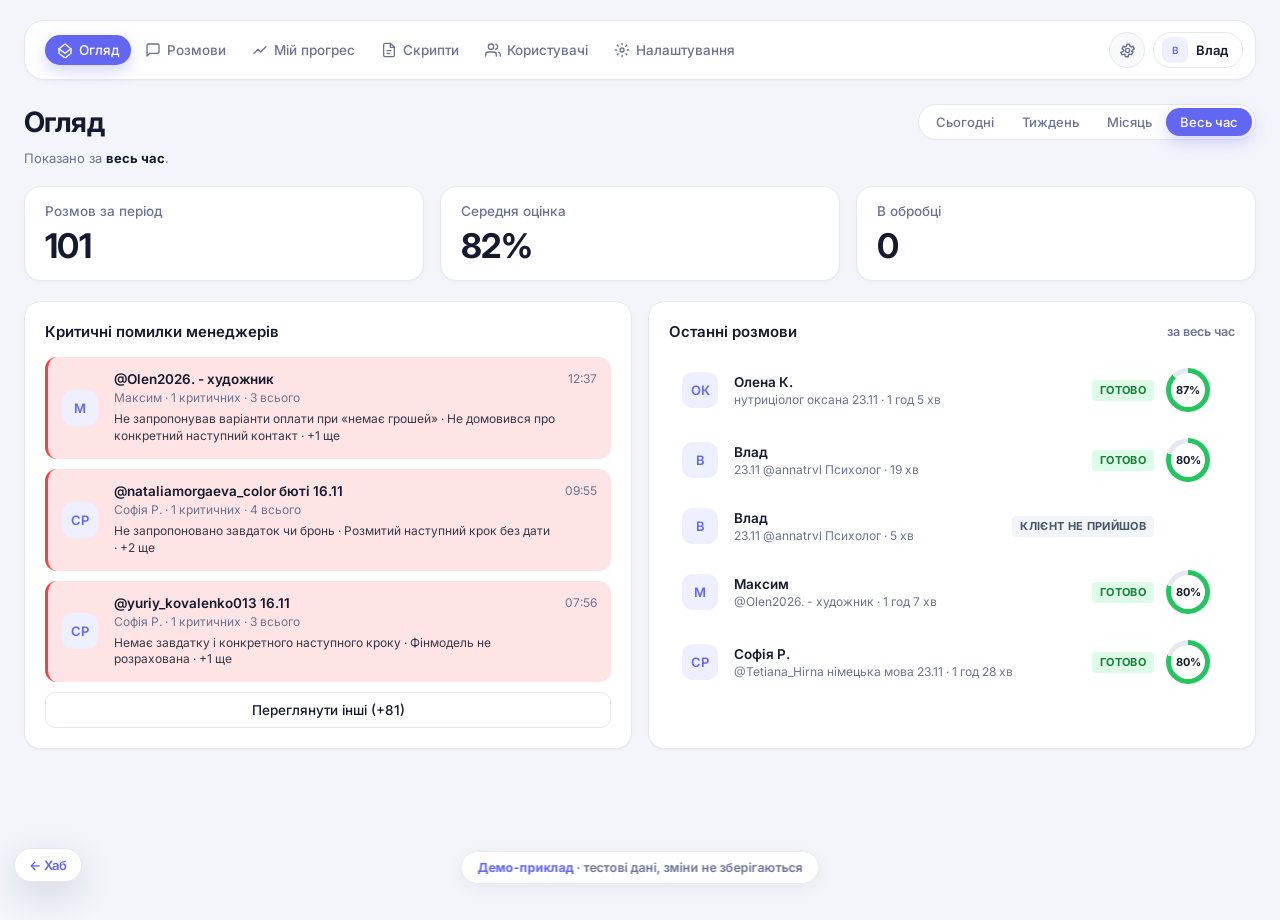
==== commit c31c11d4: "Add files via upload" ====
--- a/demo.html
+++ b/demo.html
@@ -943,6 +943,7 @@
 <script src="demo-data-1.js"></script>
 <script src="demo-data-2.js"></script>
 <script src="demo-data-3.js"></script>
+<script src="demo-data-4.js"></script>
 <script src="demo-loader.js"></script>
 <script>window.PULT_OWNER="vlad@demo.local";window.FB_CONFIG={};</script>
 <script src="lib.js"></script>
